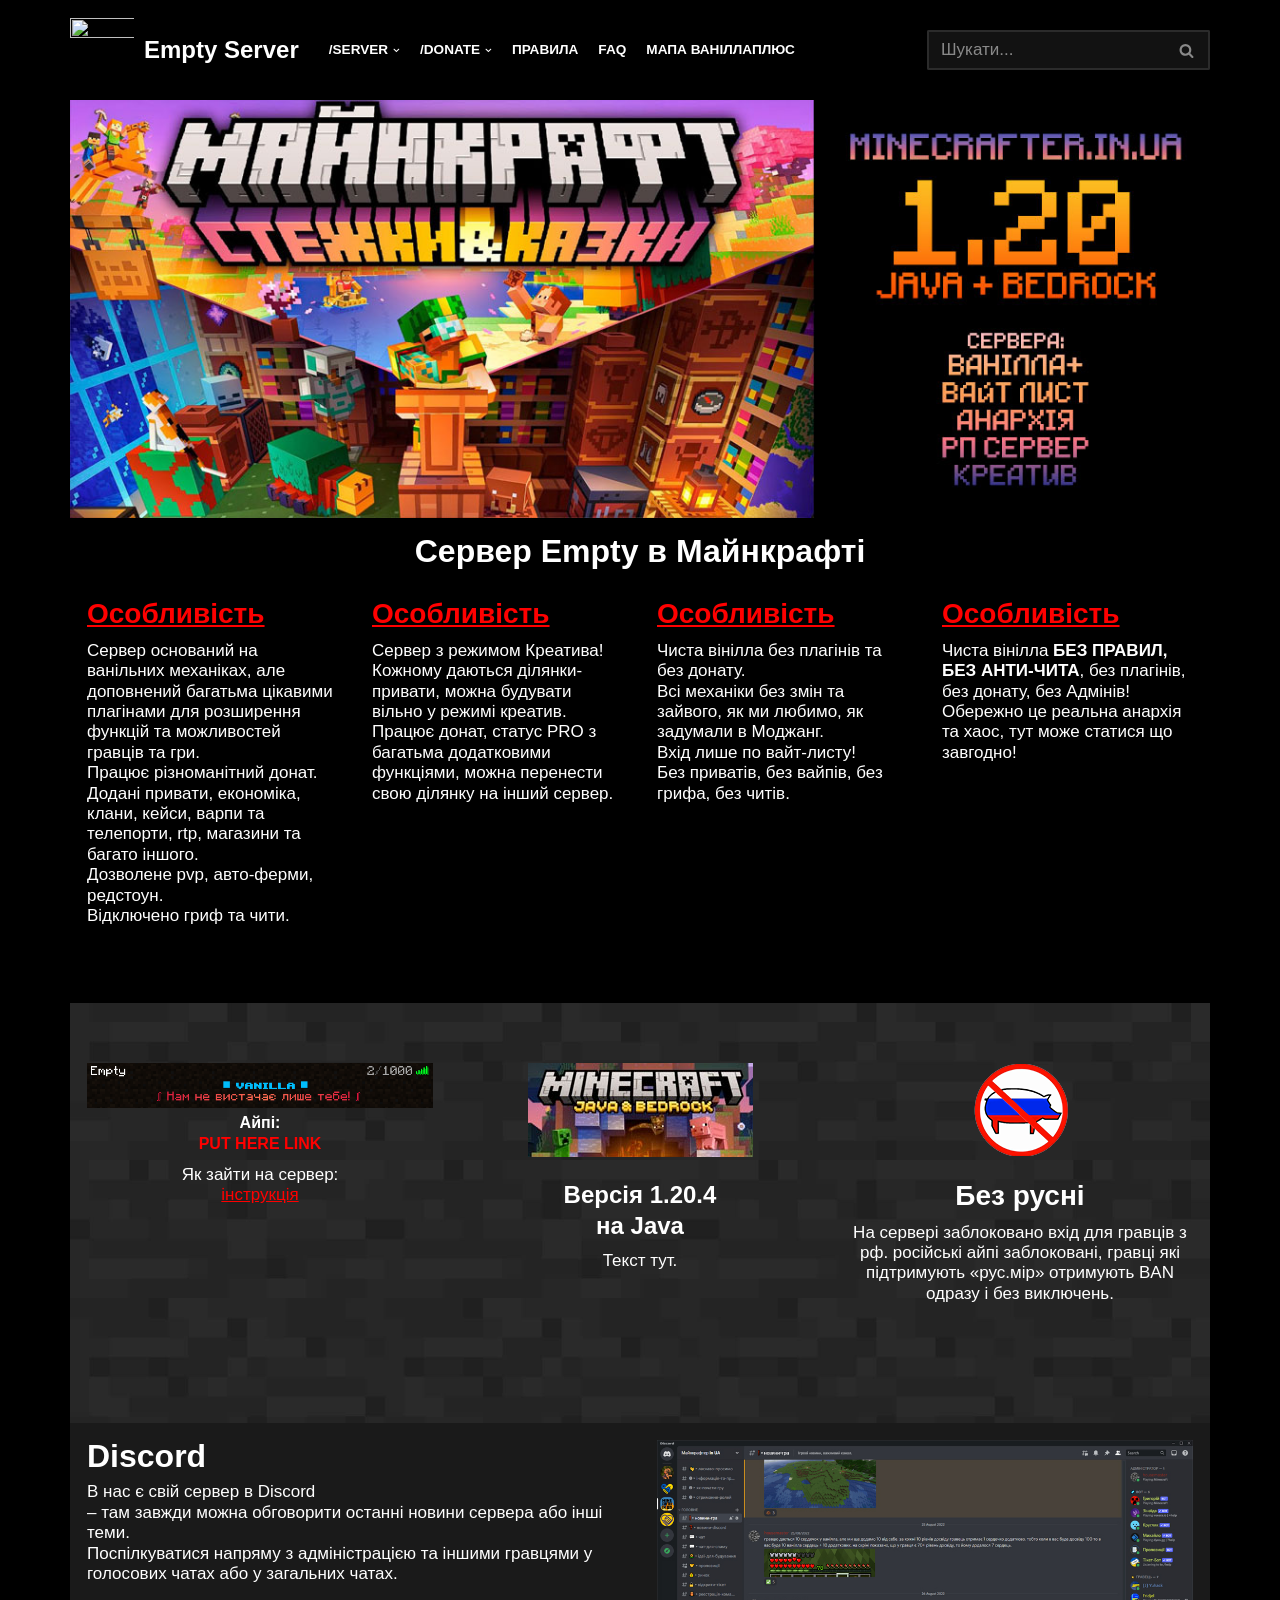
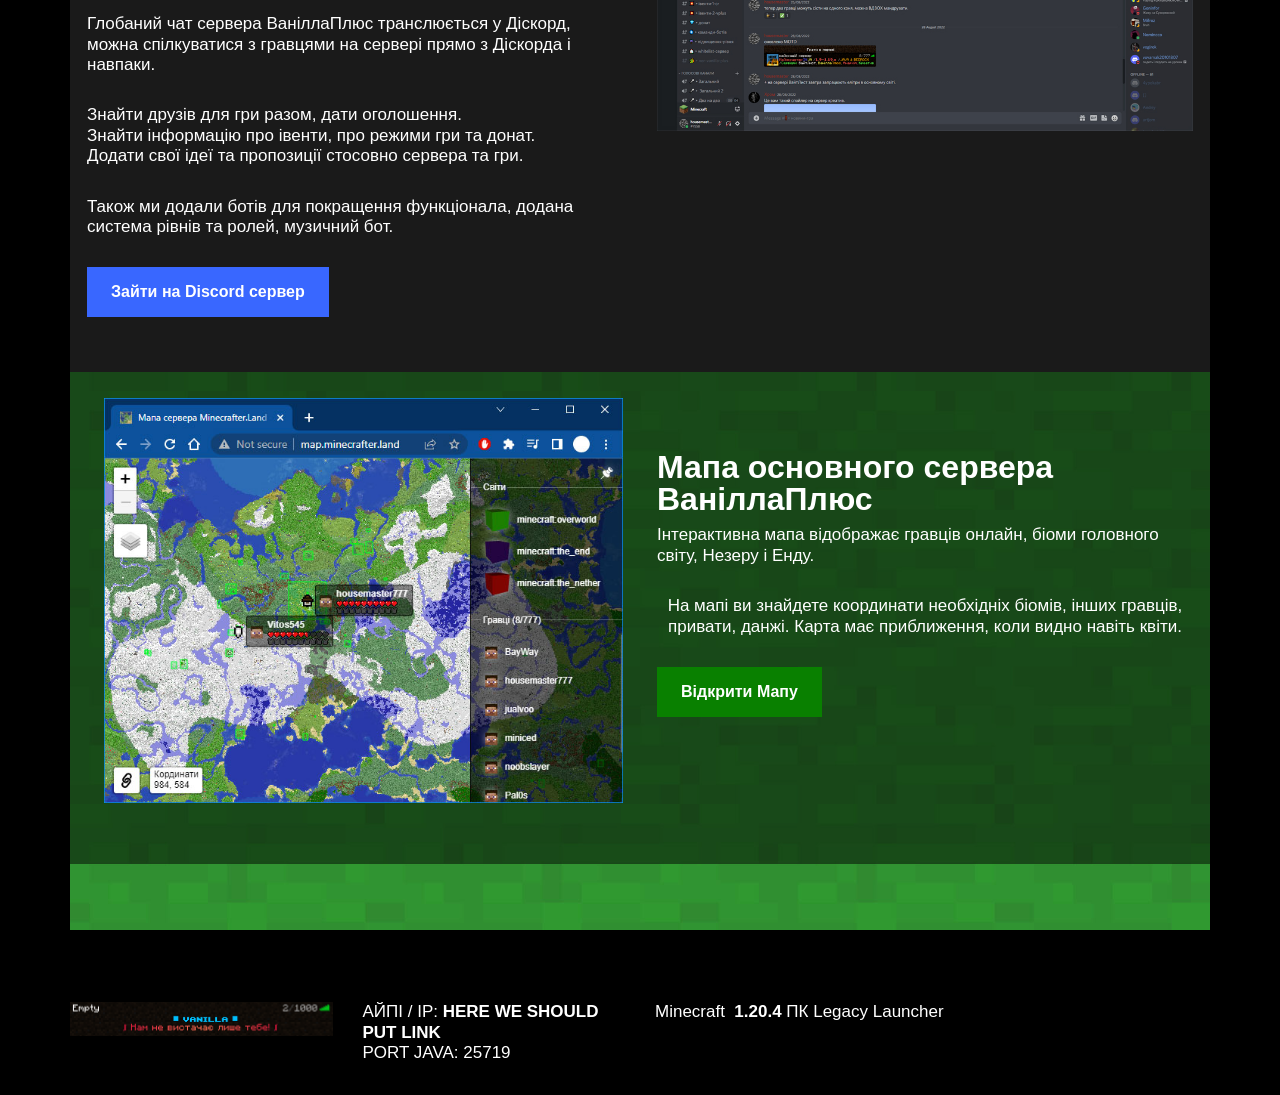
==== index.html @ f47161db "Updated rules page" ====
<!DOCTYPE html>
<!-- saved from url=(0014)about:internet -->
<html lang="uk"><head><meta http-equiv="Content-Type" content="text/html; charset=UTF-8">


	<meta name="viewport" content="width=device-width, initial-scale=1, minimum-scale=1">
	<link rel="profile" href="http://gmpg.org/xfn/11">
	<title>Minecrafter.in.UA – Час майнити на крафтити!</title>
	<meta name="robots" content="max-image-preview:large">
	<link rel="dns-prefetch" href="https://minecrafter.in.ua/">
	<link rel="dns-prefetch" href="https://s.w.org/">
	<script type="text/javascript">
		window._wpemojiSettings = {"baseUrl":"https:\/\/s.w.org\/images\/core\/emoji\/13.1.0\/72x72\/","ext":".png","svgUrl":"https:\/\/s.w.org\/images\/core\/emoji\/13.1.0\/svg\/","svgExt":".svg","source":{"concatemoji":"https:\/\/minecrafter.in.ua\/wp-includes\/js\/wp-emoji-release.min.js?ver=5.8.4"}};
		!function(e,a,t){var n,r,o,i=a.createElement("canvas"),p=i.getContext&&i.getContext("2d");function s(e,t){var a=String.fromCharCode;p.clearRect(0,0,i.width,i.height),p.fillText(a.apply(this,e),0,0);e=i.toDataURL();return p.clearRect(0,0,i.width,i.height),p.fillText(a.apply(this,t),0,0),e===i.toDataURL()}function c(e){var t=a.createElement("script");t.src=e,t.defer=t.type="text/javascript",a.getElementsByTagName("head")[0].appendChild(t)}for(o=Array("flag","emoji"),t.supports={everything:!0,everythingExceptFlag:!0},r=0;r<o.length;r++)t.supports[o[r]]=function(e){if(!p||!p.fillText)return!1;switch(p.textBaseline="top",p.font="600 32px Arial",e){case"flag":return s([127987,65039,8205,9895,65039],[127987,65039,8203,9895,65039])?!1:!s([55356,56826,55356,56819],[55356,56826,8203,55356,56819])&&!s([55356,57332,56128,56423,56128,56418,56128,56421,56128,56430,56128,56423,56128,56447],[55356,57332,8203,56128,56423,8203,56128,56418,8203,56128,56421,8203,56128,56430,8203,56128,56423,8203,56128,56447]);case"emoji":return!s([10084,65039,8205,55357,56613],[10084,65039,8203,55357,56613])}return!1}(o[r]),t.supports.everything=t.supports.everything&&t.supports[o[r]],"flag"!==o[r]&&(t.supports.everythingExceptFlag=t.supports.everythingExceptFlag&&t.supports[o[r]]);t.supports.everythingExceptFlag=t.supports.everythingExceptFlag&&!t.supports.flag,t.DOMReady=!1,t.readyCallback=function(){t.DOMReady=!0},t.supports.everything||(n=function(){t.readyCallback()},a.addEventListener?(a.addEventListener("DOMContentLoaded",n,!1),e.addEventListener("load",n,!1)):(e.attachEvent("onload",n),a.attachEvent("onreadystatechange",function(){"complete"===a.readyState&&t.readyCallback()})),(n=t.source||{}).concatemoji?c(n.concatemoji):n.wpemoji&&n.twemoji&&(c(n.twemoji),c(n.wpemoji)))}(window,document,window._wpemojiSettings);
	</script><script src="./misc/wp-emoji-release.min.js.download" type="text/javascript" defer=""></script>
	<style type="text/css">
		img.wp-smiley,
		img.emoji {
			display: inline !important;
			border: none !important;
			box-shadow: none !important;
			height: 1em !important;
			width: 1em !important;
			margin: 0 .07em !important;
			vertical-align: -0.1em !important;
			background: none !important;
			padding: 0 !important;
		}
	</style>
	<link rel="stylesheet" id="wp-block-library-css" href="./css/style.min.css" type="text/css" media="all">
	<link rel="stylesheet" id="neve-style-css" href="./css/style-main-new.min.css" type="text/css" media="all">
	<style id="neve-style-inline-css" type="text/css">
		.nv-meta-list li.meta:not(:last-child):after { content:"/" }.nv-meta-list .no-mobile{
																		display:none;
																	}.nv-meta-list li.last::after{
																		 content: ""!important;
																	 }@media (min-width: 769px) {
			.nv-meta-list .no-mobile {
				display: inline-block;
			}
			.nv-meta-list li.last:not(:last-child)::after {
				content: "/" !important;
			}
		}
		:root{ --container: 748px;--postwidth:100%; --primarybtnbg: var(--nv-primary-accent); --secondarybtnbg: rgba(0, 0, 0, 0); --primarybtnhoverbg: var(--nv-secondary-accent); --secondarybtnhoverbg: var(--nv-dark-bg); --primarybtncolor: #010101; --secondarybtncolor: var(--nv-dark-bg); --primarybtnhovercolor: #ffffff; --secondarybtnhovercolor: var(--nv-text-dark-bg);--primarybtnborderradius:0;--secondarybtnborderradius:0;--secondarybtnborderwidth:2px;--btnpadding:12px 24px;--primarybtnpadding:12px 24px;--secondarybtnpadding:10px 22px; --btnfs: 14px; --btnlineheight: 1.6em; --bodyfontfamily: Arial,Helvetica,sans-serif; --bodyfontsize: 16px; --bodylineheight: 1.7em; --bodyletterspacing: 0px; --bodyfontweight: 400; --bodytexttransform: none; --h1fontsize: 36px; --h1fontweight: 600; --h1lineheight: 1.2em; --h1letterspacing: 0px; --h1texttransform: none; --h2fontsize: 28px; --h2fontweight: 600; --h2lineheight: 1.3em; --h2letterspacing: 0px; --h2texttransform: none; --h3fontsize: 24px; --h3fontweight: 600; --h3lineheight: 1.3em; --h3letterspacing: 0px; --h3texttransform: none; --h4fontsize: 20px; --h4fontweight: 600; --h4lineheight: 1.6em; --h4letterspacing: 0px; --h4texttransform: none; --h5fontsize: 16px; --h5fontweight: 600; --h5lineheight: 1.3em; --h5letterspacing: 0px; --h5texttransform: none; --h6fontsize: 14px; --h6fontweight: 600; --h6lineheight: 1.3em; --h6letterspacing: 0px; --h6texttransform: none;--formfieldborderwidth:2px;--formfieldborderradius:0; --formfieldbgcolor: var(--nv-site-bg); --formfieldbordercolor: var(--nv-light-bg); --formfieldcolor: var(--nv-text-color);--formfieldpadding:10px 12px 10px 12px;; } .has-neve-button-color-color{ color: var(--nv-primary-accent)!important; } .has-neve-button-color-background-color{ background-color: var(--nv-primary-accent)!important; } .single-post-container .alignfull > [class*="__inner-container"], .single-post-container .alignwide > [class*="__inner-container"]{ max-width:718px } .nv-meta-list{ --avatarsize: 20px; } .single .nv-meta-list{ --avatarsize: 20px; } .blog .blog-entry-title, .archive .blog-entry-title{ --fontsize: 28px; } .single h1.entry-title{ --fontsize: 28px; } .nv-post-cover{ --height: 250px;--padding:40px 15px;--justify: flex-start; --textalign: left; --valign: center; } .nv-post-cover .nv-title-meta-wrap, .nv-page-title-wrap, .entry-header{ --textalign: left; } .nv-is-boxed.nv-title-meta-wrap{ --padding:40px 15px; --bgcolor: var(--nv-dark-bg); } .nv-overlay{ --opacity: 50; --blendmode: normal; } .nv-is-boxed.nv-comments-wrap{ --padding:20px; } .nv-is-boxed.comment-respond{ --padding:20px; } .global-styled{ --bgcolor: var(--nv-site-bg); } .header-top{ --rowbcolor: var(--nv-light-bg); --color: var(--nv-text-color); --bgcolor: #f0f0f0; } .header-main{ --rowbcolor: var(--nv-light-bg); --color: var(--nv-text-color); --bgcolor: var(--nv-site-bg); } .header-bottom{ --rowbcolor: var(--nv-light-bg); --color: var(--nv-text-color); --bgcolor: #ffffff; } .header-menu-sidebar-bg{ --justify: flex-start; --textalign: left;--flexg: 1;--wrapdropdownwidth: auto; --color: var(--nv-text-color); --bgcolor: var(--nv-site-bg); } .header-menu-sidebar{ width: 360px; } .builder-item--logo{ --maxwidth: 32px;--padding:10px 0;--margin:0; --textalign: left;--justify: flex-start; } .builder-item--nav-icon,.header-menu-sidebar .close-sidebar-panel .navbar-toggle{ --borderradius:0;--borderwidth:1px; } .builder-item--nav-icon{ --label-margin:0 5px 0 0;;--padding:10px 15px;--margin:0; } .builder-item--primary-menu{ --color: var(--nv-text-color); --hovercolor: var(--nv-secondary-accent); --activecolor: var(--nv-text-color); --spacing: 20px; --height: 25px;--padding:0;--margin:0; --fontsize: 1em; --lineheight: 1.6; --letterspacing: 0px; --fontweight: 600; --texttransform: uppercase; --iconsize: 1em; } .hfg-is-group.has-primary-menu .inherit-ff{ --inheritedfw: 600; } .builder-item--header_search{ --height: 40px;--formfieldborderwidth:2px;--formfieldborderradius:2px;--padding:0;--margin:0; } .builder-item--header_search_responsive{ --iconsize: 15px; --formfieldfontsize: 14px;--formfieldborderwidth:2px;--formfieldborderradius:2px; --height: 40px;--padding:0 10px;--margin:0; } .footer-top-inner .row{ grid-template-columns:1fr 1fr 2fr; --valign: flex-start; } .footer-top{ --rowbcolor: var(--nv-light-bg); --color: var(--nv-text-color); --bgcolor: var(--nv-dark-bg); } .footer-main-inner .row{ grid-template-columns:1fr 2fr; --valign: flex-start; } .footer-main{ --rowbcolor: var(--nv-light-bg); --color: var(--nv-text-color); --bgcolor: var(--nv-site-bg); } .footer-bottom-inner .row{ grid-template-columns:1fr 2fr; --valign: flex-start; } .footer-bottom{ --rowbcolor: var(--nv-light-bg); --color: var(--nv-text-dark-bg); --bgcolor: var(--nv-dark-bg); } .builder-item--footer-one-widgets{ --padding:0;--margin:0; --textalign: left;--justify: flex-start; } .builder-item--footer-two-widgets{ --padding:0;--margin:0; --textalign: left;--justify: flex-start; } .builder-item--footer-three-widgets{ --padding:0;--margin:0; --textalign: left;--justify: flex-start; } @media(min-width: 576px){ :root{ --container: 992px;--postwidth:100%;--btnpadding:12px 24px;--primarybtnpadding:12px 24px;--secondarybtnpadding:10px 22px; --btnfs: 14px; --btnlineheight: 1.6em; --bodyfontsize: 16px; --bodylineheight: 1.7em; --bodyletterspacing: 0px; --h1fontsize: 38px; --h1lineheight: 1.3em; --h1letterspacing: 0px; --h2fontsize: 30px; --h2lineheight: 1.3em; --h2letterspacing: 0px; --h3fontsize: 26px; --h3lineheight: 1.3em; --h3letterspacing: 0px; --h4fontsize: 22px; --h4lineheight: 1.5em; --h4letterspacing: 0px; --h5fontsize: 18px; --h5lineheight: 1.3em; --h5letterspacing: 0px; --h6fontsize: 14px; --h6lineheight: 1.3em; --h6letterspacing: 0px; } .single-post-container .alignfull > [class*="__inner-container"], .single-post-container .alignwide > [class*="__inner-container"]{ max-width:962px } .nv-meta-list{ --avatarsize: 20px; } .single .nv-meta-list{ --avatarsize: 20px; } .blog .blog-entry-title, .archive .blog-entry-title{ --fontsize: 32px; } .single h1.entry-title{ --fontsize: 40px; } .nv-post-cover{ --height: 320px;--padding:60px 30px;--justify: flex-start; --textalign: left; --valign: center; } .nv-post-cover .nv-title-meta-wrap, .nv-page-title-wrap, .entry-header{ --textalign: left; } .nv-is-boxed.nv-title-meta-wrap{ --padding:60px 30px; } .nv-is-boxed.nv-comments-wrap{ --padding:30px; } .nv-is-boxed.comment-respond{ --padding:30px; } .header-menu-sidebar-bg{ --justify: flex-start; --textalign: left;--flexg: 1;--wrapdropdownwidth: auto; } .header-menu-sidebar{ width: 360px; } .builder-item--logo{ --maxwidth: 32px;--padding:10px 0;--margin:0; --textalign: left;--justify: flex-start; } .builder-item--nav-icon{ --label-margin:0 5px 0 0;;--padding:10px 15px;--margin:0; } .builder-item--primary-menu{ --spacing: 20px; --height: 25px;--padding:0;--margin:0; --fontsize: 1em; --lineheight: 1.6; --letterspacing: 0px; --iconsize: 1em; } .builder-item--header_search{ --height: 40px;--formfieldborderwidth:2px;--formfieldborderradius:2px;--padding:0;--margin:0; } .builder-item--header_search_responsive{ --formfieldfontsize: 14px;--formfieldborderwidth:2px;--formfieldborderradius:2px; --height: 40px;--padding:0 10px;--margin:0; } .builder-item--footer-one-widgets{ --padding:0;--margin:0; --textalign: left;--justify: flex-start; } .builder-item--footer-two-widgets{ --padding:0;--margin:0; --textalign: left;--justify: flex-start; } .builder-item--footer-three-widgets{ --padding:0;--margin:0; --textalign: left;--justify: flex-start; } }@media(min-width: 960px){ :root{ --container: 1170px;--postwidth:100%;--btnpadding:12px 24px;--primarybtnpadding:12px 24px;--secondarybtnpadding:10px 22px; --btnfs: 16px; --btnlineheight: 1.6em; --bodyfontsize: 17px; --bodylineheight: 1.2em; --bodyletterspacing: 0px; --h1fontsize: 40px; --h1lineheight: 1em; --h1letterspacing: 0px; --h2fontsize: 32px; --h2lineheight: 1em; --h2letterspacing: 0px; --h3fontsize: 28px; --h3lineheight: 1.2em; --h3letterspacing: 0px; --h4fontsize: 24px; --h4lineheight: 1.3em; --h4letterspacing: 0px; --h5fontsize: 20px; --h5lineheight: 1.3em; --h5letterspacing: 0px; --h6fontsize: 16px; --h6lineheight: 1.3em; --h6letterspacing: 0px; } body:not(.single):not(.archive):not(.blog):not(.search):not(.error404) .neve-main > .container .col, body.post-type-archive-course .neve-main > .container .col, body.post-type-archive-llms_membership .neve-main > .container .col{ max-width: 70%; } body:not(.single):not(.archive):not(.blog):not(.search):not(.error404) .nv-sidebar-wrap, body.post-type-archive-course .nv-sidebar-wrap, body.post-type-archive-llms_membership .nv-sidebar-wrap{ max-width: 30%; } .neve-main > .archive-container .nv-index-posts.col{ max-width: 70%; } .neve-main > .archive-container .nv-sidebar-wrap{ max-width: 30%; } .neve-main > .single-post-container .nv-single-post-wrap.col{ max-width: 70%; } .single-post-container .alignfull > [class*="__inner-container"], .single-post-container .alignwide > [class*="__inner-container"]{ max-width:789px } .container-fluid.single-post-container .alignfull > [class*="__inner-container"], .container-fluid.single-post-container .alignwide > [class*="__inner-container"]{ max-width:calc(70% + 15px) } .neve-main > .single-post-container .nv-sidebar-wrap{ max-width: 30%; } .nv-meta-list{ --avatarsize: 20px; } .single .nv-meta-list{ --avatarsize: 20px; } .blog .blog-entry-title, .archive .blog-entry-title{ --fontsize: 32px; } .single h1.entry-title{ --fontsize: 65px; } .nv-post-cover{ --height: 400px;--padding:60px 40px;--justify: flex-start; --textalign: left; --valign: center; } .nv-post-cover .nv-title-meta-wrap, .nv-page-title-wrap, .entry-header{ --textalign: left; } .nv-is-boxed.nv-title-meta-wrap{ --padding:60px 40px; } .nv-is-boxed.nv-comments-wrap{ --padding:40px; } .nv-is-boxed.comment-respond{ --padding:40px; } .header-menu-sidebar-bg{ --justify: flex-start; --textalign: left;--flexg: 1;--wrapdropdownwidth: auto; } .header-menu-sidebar{ width: 360px; } .builder-item--logo{ --maxwidth: 64px;--padding:10px 0;--margin:0; --textalign: left;--justify: flex-start; } .builder-item--nav-icon{ --label-margin:0 5px 0 0;;--padding:10px 15px;--margin:0; } .builder-item--primary-menu{ --spacing: 20px; --height: 25px;--padding:0;--margin:0; --fontsize: 0.8em; --lineheight: 1.6; --letterspacing: 0px; --iconsize: 0.8em; } .builder-item--header_search{ --height: 40px;--formfieldborderwidth:2px;--formfieldborderradius:2px;--padding:0;--margin:0; } .builder-item--header_search_responsive{ --formfieldfontsize: 14px;--formfieldborderwidth:2px;--formfieldborderradius:2px; --height: 40px;--padding:0 10px;--margin:0; } .builder-item--footer-one-widgets{ --padding:0;--margin:0; --textalign: left;--justify: flex-start; } .builder-item--footer-two-widgets{ --padding:0;--margin:0; --textalign: left;--justify: flex-start; } .builder-item--footer-three-widgets{ --padding:0;--margin:0; --textalign: left;--justify: flex-start; } }:root{--nv-primary-accent:#ff0000;--nv-secondary-accent:#aa1d1d;--nv-site-bg:#121212;--nv-light-bg:#2b2b2b;--nv-dark-bg:#1a1a1a;--nv-text-color:#ffffff;--nv-text-dark-bg:#ffffff;--nv-c-1:#77b978;--nv-c-2:#f37262;--nv-fallback-ff:Arial, Helvetica, sans-serif;}
		#content.neve-main .container .alignfull > [class*="__inner-container"],#content.neve-main .alignwide > [class*="__inner-container"]{ max-width: 718px; } @media(min-width: 576px){ #content.neve-main .container .alignfull > [class*="__inner-container"],#content.neve-main .alignwide > [class*="__inner-container"]{ max-width: 962px; } } @media(min-width: 960px) { #content.neve-main .container .alignfull > [class*="__inner-container"],#content.neve-main .container .alignwide > [class*="__inner-container"]{ max-width: 1140px; } #content.neve-main > .container > .row > .col{ max-width: 100%; } body:not(.neve-off-canvas) #content.neve-main > .container > .row > .nv-sidebar-wrap, body:not(.neve-off-canvas) #content.neve-main > .container > .row > .nv-sidebar-wrap.shop-sidebar { max-width: 0%; } }
	</style>
	<link rel="https://api.w.org/" href="https://minecrafter.in.ua/wp-json/"><link rel="alternate" type="application/json" href="https://minecrafter.in.ua/wp-json/wp/v2/pages/308"><link rel="EditURI" type="application/rsd+xml" title="RSD" href="https://minecrafter.in.ua/xmlrpc.php?rsd">
	<link rel="wlwmanifest" type="application/wlwmanifest+xml" href="https://minecrafter.in.ua/wp-includes/wlwmanifest.xml">
	<meta name="generator" content="WordPress 5.8.4">
	<link rel="canonical" href="https://minecrafter.in.ua/">
	<link rel="shortlink" href="https://minecrafter.in.ua/">
	<link rel="alternate" type="application/json+oembed" href="https://minecrafter.in.ua/wp-json/oembed/1.0/embed?url=https%3A%2F%2Fminecrafter.in.ua%2F">
	<link rel="alternate" type="text/xml+oembed" href="https://minecrafter.in.ua/wp-json/oembed/1.0/embed?url=https%3A%2F%2Fminecrafter.in.ua%2F&amp;format=xml">
	<style type="text/css" id="wp-custom-css">
		body > div.wrapper {
			background: url('/img/b777.jpg') fixed;
		}
		.sp-tab-content{
			color: white !important;
		}
		label.sp-tab__active .sp-tab__tab_title {
			color: black !important;
		}
		.sp-tab__tab_title{
			color: white !important;
			font-size: 40px !important;
		}
		.sp-tab__tab_title:hover{
			color: white !important;
			font-size: 40px !important;
		}
		body > div.wrapper > main > .container {
			background-color: #000000c9;
		}
		.nv-non-grid-article .non-grid-content>.blog-entry-title {margin-bottom: 0px !important;
		}
		.nv-non-grid-article .non-grid-content>* {
			margin-bottom: 10px !important;
		}
		.nv-index-posts {
			margin-top: 10px!important;
		}
		td {
			padding: 3px 5px !important;
			border-width:1px !important;
			line-height:1 !important;
		}
		tr {border:0 !important}
		table {
			border-collapse: collapse;
		}
		body, nav.header-main {background-color: #000000;}
		.wp-block-cover-image img.wp-block-cover__image-background, .wp-block-cover-image video.wp-block-cover__video-background, .wp-block-cover img.wp-block-cover__image-background, .wp-block-cover video.wp-block-cover__video-background {
			height:auto!important;
		}
		h1, h2, h3, h4, h5, h6 {margin-bottom:10px!important}
		.nav-ul .sub-menu {
			background-color: #4e4e4e;
			right:unset;
		}
		.nav-ul li {
			margin:0;
		}
		.nav-ul li:hover {
			background-color: darkred;
			text-decoration:none!important;
		}
		.nav-ul .sub-menu li>a  {
			padding: 8px 0;
		}
		.nav-ul li>a {
			margin: 5px 10px;
		}
		.nav-ul li>a:hover {
			color: white;
		}
		.style-border-bottom a::after, .style-border-top a::after, .style-full-height a::after {
			height: 0!important;
		}
		.posts-wrapper {
			margin-top: 40px;
		}
		blockquote.wp-block-quote p {padding:10px 0}
		blockquote.wp-block-quote {background-color:#003266;
			border-color: #fff700;
			border-style: solid;
			border-width: 0 0 0 5px;
		}
		footer * {
			background-color: unset !important;
		}
		.nv-non-grid-article {
			margin-bottom: 30px;
		}
		aside#secondary {
			background-color: #1c1c1c!important;
			padding:20px;
		}
		aside#secondary ul li {
			list-style: disc !important;
			margin-left: 10px;
			color: red;
		}
		@media screen and (max-width: 600px) {
			#table-donate-premium td {
				display: flex;
				flex-direction: column;
			}
			#table-donate-premium td p span {
				display: none;
			}
			#table-donate-premium tr {
				background-color: #1f1f1f;
				margin: 10px 0;
				display: block;
				border: 1px solid red;
			}
			#table-donate-premium tr td:first-child {
				font-weight: bold;
				color: red;
			}
			#table-donate-premium tr td:nth-child(2):before { content: "Простий Гравець";
				color: yellow;
			}
			#table-donate-premium tr td:nth-child(3):before { content: "VILLAGER";
				color: #339966;
			}
			#table-donate-premium tr td:nth-child(4):before { content: "PILLAGER";
				color: #999999;
			}
			#table-donate-premium tr td:nth-child(5):before { content: "ENDERMAN";
				color: #800080;
			}
			#table-donate-premium tr td:nth-child(6):before { content: "WITHER";
				color: #99ccff;
			}
			#table-donate-premium tr td:nth-child(7):before { content: "WARDEN";
				color: #33cccc;
			}
			#table-donate-premium tr td:nth-child(8):before { content: "DRAGON";
				color: #ff00ff;
			}
			#table-donate-premium tr td:nth-child(9):before { content: "HEROBRINE";
				color: #ff0000;
			}

		}		</style>

	<style type="text/css" id="operaUserStyle"></style><style type="text/css">:root [href^="//mage98rquewz.com/"], :root [href^="//x4pollyxxpush.com/"], :root zeus-ad, :root span[id^="ezoic-pub-ad-placeholder-"], :root ins.adsbygoogle[data-ad-slot], :root guj-ad, :root gpt-ad, :root div[id^="zergnet-widget"], :root div[id^="vuukle-ad-"], :root div[id^="taboola-stream-"], :root div[id^="sticky_ad_"], :root div[id^="pa_sticky_ad_box_middle_"], :root div[id^="optidigital-adslot"], :root div[id^="gpt_ad_"], :root div[id^="ezoic-pub-ad-"], :root div[id^="dfp-ad-"], :root div[id^="crt-"][style], :root div[id^="adspot-"], :root div[id^="adrotate_widgets-"], :root ps-connatix-module, :root div[id^="ad_position_"], :root div[id^="ad-div-"], :root div[id*="ScriptRoot"], :root div[id*="MarketGid"], :root div[data-native_ad], :root div[data-native-ad], :root div[data-id-advertdfpconf], :root hl-adsense, :root div[data-contentexchange-widget], :root div[data-alias="300x250 Ad 2"], :root div[data-adzone], :root div[data-adunit-path], :root div[data-adname], :root div[data-ad-wrapper], :root div[data-ad-placeholder], :root div[class^="native-ad-"], :root div[data-dfp-id], :root div[class^="kiwi-ad-wrapper"], :root div[aria-label="Ads"], :root display-ads, :root display-ad-component, :root bottomadblock, :root atf-ad-slot, :root aside[id^="adrotate_widgets-"], :root ark-top-ad, :root amp-fx-flying-carpet, :root amp-embed[type="taboola"], :root amp-connatix-player, :root amp-ad-custom, :root amp-ad, :root div[id^="google_dfp_"], :root ad-slot, :root ad-shield-ads, :root a[style="width:100%;height:100%;z-index:10000000000000000;position:absolute;top:0;left:0;"], :root a[onmousedown^="this.href='https://paid.outbrain.com/network/redir?"][target="_blank"] + .ob_source, :root a[onmousedown^="this.href='http://paid.outbrain.com/network/redir?"][target="_blank"], :root a[href^="https://www.purevpn.com/"][href*="&utm_source=aff-"], :root a[href^="https://www.onlineusershielder.com/"], :root a[href^="https://www.nudeidols.com/cams/"], :root a[href^="https://financeads.net/tc.php?"], :root a[href^="https://www.mrskin.com/tour"], :root a[href^="https://www.kingsoffetish.com/tour?partner_id="], :root a[href^="https://www.infowarsstore.com/"] > img, :root a[href^="https://www.highperformancecpmgate.com/"], :root a[href^="https://www.highcpmrevenuenetwork.com/"], :root a[href^="https://lnkxt.bannerator.com/"], :root a[href^="https://www.geekbuying.com/dynamic-ads/"], :root a[href^="https://www.friendlyduck.com/AF_"], :root a[href^="https://www.financeads.net/tc.php?"], :root [href^="https://www.herbanomic.com/"] > img, :root a[href^="https://maymooth-stopic.com/"], :root a[href^="https://www.dql2clk.com/"], :root a[href^="https://www.nutaku.net/signup/landing/"], :root a[href^="https://www.dating-finder.com/signup/?ai_d="], :root a[href^="https://explore-site.com/"], :root a[href^="https://www.brazzersnetwork.com/landing/"], :root a[href^="https://www.adxsrve.com/"], :root [data-template-type="nativead"], :root a[href^="https://www.endorico.com/Smartlink/"], :root a[href^="https://www.adultempire.com/"][href*="?partner_id="], :root a[href^="https://voluum.prom-xcams.com/"], :root a[href^="https://twinrdsrv.com/"], :root a[href^="https://trk.nfl-online-streams.club/"], :root a[href^="https://tracking.avapartner.com/"], :root a[href^="https://track.wg-aff.com"], :root a[href^="https://track.ultravpn.com/"], :root a[href^="https://track.afcpatrk.com/"], :root a[href^="https://track.1234sd123.com/"], :root a[href^="https://torguard.net/aff.php"] > img, :root a[href^="https://tc.tradetracker.net/"] > img, :root a[href^="https://tatrck.com/"], :root a[href^="https://click.candyoffers.com/"], :root [href^="https://zstacklife.com/"] img, :root a[href^="https://t.aslnk.link/"], :root a[href^="https://t.ajrkm3.com/"], :root a[href^="https://t.adating.link/"], :root a[href^="https://safesurfingtoday.com/"][href*="?skip="], :root a[href^="https://land.brazzersnetwork.com/landing/"], :root a[href^="https://t.acam.link/"], :root a[href*="//daichoho.com/"], :root a[href^="https://syndication.optimizesrv.com/"], :root a[href^="https://go.trackitalltheway.com/"], :root [href^="https://track.fiverr.com/visit/"] > img, :root a[href^="https://syndication.exoclick.com/"], :root a[href^="https://syndication.dynsrvtbg.com/"], :root div[data-alias="300x250 Ad 1"], :root a[href^="https://syndicate.contentsserved.com/"], :root a[href^="https://svb-analytics.trackerrr.com/"], :root a[href^="https://streamate.com/landing/click/"], :root a[href^="https://ad.doubleclick.net/"], :root a[href^="https://static.fleshlight.com/images/banners/"], :root a[href^="https://slkmis.com/"], :root a[href^="https://s.zlink3.com/"], :root a[href^="https://www.mrskin.com/account/"], :root a[href^="https://s.optzsrv.com/"], :root a[href^="https://random-affiliate.atimaze.com/"], :root a[href^="https://quotationfirearmrevision.com/"], :root a[href^="https://pubads.g.doubleclick.net/"], :root a[href^="https://ak.oalsauwy.net/"], :root a[href^="https://softwa.cfd/"], :root a[href^="https://play1ad.shop/"], :root a[href^="https://prf.hn/click/"][href*="/camref:"] > img, :root a[href^="https://www.dating-finder.com/?ai_d="], :root a[href^="https://serve.awmdelivery.com/"], :root a[href^="https://prf.hn/click/"][href*="/adref:"] > img, :root app-ad, :root a[href^="https://postback1win.com/"], :root a[href^="https://a.adtng.com/"], :root a[href^="https://playnano.online/offerwalls/?ref="], :root a[href^="https://www.privateinternetaccess.com/"] > img, :root a[href^="https://mmwebhandler.aff-online.com/"], :root a[href^="https://www.bet365.com/"][href*="affiliate="], :root a[href^="https://pb-track.com/"], :root a[href^="https://pb-front.com/"], :root a[href^="https://paid.outbrain.com/network/redir?"], :root a[href^="https://ngineet.cfd/"], :root a[href^="https://upsups.click/"], :root a[href^="https://ndt5.net/"], :root a[href^="http://eighteenderived.com/"], :root a[href^="https://natour.naughtyamerica.com/track/"], :root a[href^="https://mediaserver.entainpartners.com/renderBanner.do?"], :root a[href^="https://www.sugarinstant.com/?partner_id="], :root a[href^="https://m.do.co/c/"] > img, :root [data-ad-name], :root a[href^="https://loboclick.com/"], :root .nya-slot[style], :root a[href^="https://a.bestcontentweb.top/"], :root a[href^="https://lobimax.com/"], :root a[href^="https://lead1.pl/"], :root a[href^="https://landing1.brazzersnetwork.com"], :root a[href^="https://landing.brazzersnetwork.com/"], :root a[href^="https://join.virtuallust3d.com/"], :root a[href^="https://kiksajex.com/"], :root a[href^="https://juicyads.in/"], :root a[href^="https://www.mypornstarcams.com/landing/click/"], :root a[href^="https://snowdayonline.xyz/"], :root a[href^="https://mediaserver.gvcaffiliates.com/renderBanner.do?"], :root a[href^="https://join.dreamsexworld.com/"], :root a[href^="https://jaxofuna.com/"], :root a[href^="https://itubego.com/video-downloader/?affid="], :root a[href^="https://italarizege.xyz/"], :root a[href^="https://iqbroker.com/"][href*="?aff="], :root a[href^="https://hot-growngames.life/"], :root a[href^="https://golinks.work/"], :root a[href^="https://go.xxxvjmp.com/"], :root a[href^="https://zirdough.net/"], :root [class^="tile-picker__CitrusBannerContainer-sc-"], :root a[href^="https://go.xxxiijmp.com"], :root a[href^="https://go.xtbaffiliates.com/"], :root .OUTBRAIN[data-widget-id^="FMS_REELD_"], :root [data-role="tile-ads-module"], :root a[href^="https://go.xlviirdr.com"], :root a[href^="https://go.xlviiirdr.com"], :root a[href^="https://ismlks.com/"], :root [href^="https://www.mypillow.com/"] > img, :root a[href^="https://go.xlirdr.com"], :root [data-css-class="dfp-inarticle"], :root a[href^="https://l.hyenadata.com/"], :root a[href^="https://go.tmrjmp.com"], :root a[href^="https://go.skinstrip.net"][href*="?campaignId="], :root a[href^="https://go.markets.com/visit/?bta="], :root a[href^="https://billing.purevpn.com/aff.php"] > img, :root a[href^="https://go.hpyrdr.com/"], :root a[href^="https://lijavaxa.com/"], :root a[href^="https://go.goaserv.com/"], :root a[href^="https://t.hrtye.com/"], :root a[href^="https://go.etoro.com/"] > img, :root a[href^="https://go.dmzjmp.com"], :root div[class^="Display_displayAd"], :root a[href^="https://www.bang.com/?aff="], :root #mgb-container > #mgb, :root a[href^="https://go.admjmp.com"], :root div[id^="div-gpt-"], :root a[href^="https://gml-grp.com/"], :root a[href^="https://get.surfshark.net/aff_c?"][href*="&aff_id="] > img, :root a[href^="https://gamingadlt.com/?offer="], :root a[href^="https://www.adskeeper.com"], :root [href^="https://www.reimageplus.com/"], :root a[data-redirect^="https://paid.outbrain.com/network/redir?"], :root [href^="https://clicks.affstrack.com/"] > img, :root a[href^="https://ak.hauchiwu.com/"], :root a[href^="https://engine.phn.doublepimp.com/"], :root a[href^="https://engine.blueistheneworanges.com/"], :root a[href^="https://eergortu.net/"], :root a[href^="https://dl-protect.net/"], :root a[href^="https://rixofa.com/"], :root a[href^="https://disobediencecalculatormaiden.com/"], :root a[href^="https://datingoffers30.info/"], :root a[href*=".foxqck.com/"], :root a[href^="https://ctosrd.com/"], :root a[href^="https://clixtrac.com/"], :root [href^="https://noqreport.com/"] > img, :root a[href^="https://clicks.pipaffiliates.com/"], :root a[href^="https://datewhisper.life/"], :root a[href^="https://get-link.xyz/"], :root a[href^="https://click.linksynergy.com/fs-bin/"] > img, :root a[href^="https://combodef.com/"], :root AD-TRIPLE-BOX, :root a[href^="https://click.hoolig.app/"], :root a[href^="https://track.totalav.com/"], :root img[src^="https://images.purevpnaffiliates.com"], :root a[href^="https://porntubemate.com/"], :root a[href^="https://clickadilla.com/"], :root a[href^="https://click.dtiserv2.com/"], :root a[href^="https://go.xlvirdr.com"], :root a[href^="http://www.iyalc.com/"], :root a[href^="https://claring-loccelkin.com/"], :root a[href^="https://s.ma3ion.com/"], :root a[href^="https://cams.imagetwist.com/in/?track="], :root a[href^="https://t.ajrkm1.com/"], :root [href="https://masstortfinancing.com"] img, :root a[href^="https://bongacams10.com/track?"], :root a[href*=".g2afse.com/"], :root a[href^="https://bodelen.com/"], :root a[target="_blank"][onmousedown="this.href^='http://paid.outbrain.com/network/redir?"], :root a[href^="https://banners.livepartners.com/"], :root a[href^="http://revolvemockerycopper.com/"], :root a[href^="https://awptjmp.com/"], :root a[href^="https://join.sexworld3d.com/track/"], :root a[href^="https://intenseaffiliates.com/redirect/"], :root a[href^="https://aweptjmp.com/"], :root [class^="s2nPlayer"], :root a[href^="https://chaturbate.jjgirls.com/?track="], :root a[href^="https://ausoafab.net/"], :root a[href^="https://activate-game.com/"], :root .scroll-fixable.rail-right > .deals-rail, :root [data-wpas-zoneid], :root a[href^="https://a2.adform.net/"], :root a[href^="https://auesk.cfd/"], :root a[href^="https://ak.psaltauw.net/"], :root a[href^="https://adclick.g.doubleclick.net/"], :root div[id^="ad-position-"], :root a[href^="https://leg.xyz/?track="], :root a[href^="https://www.toprevenuegate.com/"], :root a[href^="https://bc.game/"], :root a[href^="https://a.bestcontentoperation.top/"], :root a[href^="https://adultfriendfinder.com/go/"], :root a[href^="https://ads.planetwin365affiliate.com/"], :root a[href^="https://ads.leovegas.com/"], :root a[href^="https://a.candyai.love/"], :root [data-m-ad-id], :root a[href^="https://a-ads.com/"], :root div[id^="rc-widget-"], :root a[href^="http://eslp34af.click/"], :root a[href^="https://turnstileunavailablesite.com/"], :root a[href^="https://chaturbate.com/in/?"], :root [href^="https://freecourseweb.com/"] > .sitefriend, :root a[href^="https://prf.hn/click/"][href*="/creativeref:"] > img, :root a[href*="&maxads="], :root a[href^="http://www.adultempire.com/unlimited/promo?"][href*="&partner_id="], :root a[href^="https://1betandgonow.com/"], :root a[href^="https://www.googleadservices.com/pagead/aclk?"], :root a[href^="http://www.mrskin.com/tour"], :root a[href^="http://www.friendlyduck.com/AF_"], :root a[href^="https://getvideoz.click/"], :root a[href^="http://troopsassistedstupidity.com/"], :root a[href^="https://bongacams2.com/track?"], :root a[href^="http://trk.globwo.online/"], :root a-ad, :root a[href^="https://offhandpump.com/"], :root a[href^="http://stickingrepute.com/"], :root #slashboxes > .deals-rail, :root a[href^="http://premonitioninventdisagree.com/"], :root a[href^="http://naggingirresponsible.com/"], :root a[href^="https://in.rabbtrk.com/"], :root div[data-ad-targeting], :root a[href^="https://hotplaystime.life/"], :root a[href^="http://www.h4trck.com/"], :root a[href^="https://81ac.xyz/"], :root a[href^="http://guestblackmail.com/"], :root a[href^="http://cam4com.go2cloud.org/aff_c?"], :root a[href^="https://ads.betfair.com/redirect.aspx?"], :root a[href^="https://ad.kubiccomps.icu/"], :root [href^="https://www.mypatriotsupply.com/"] > img, :root a[href^="https://trk.softonixs.xyz/"], :root a[href^="https://sexynearme.com/"], :root a[href^="https://myclick-2.com/"], :root a[href^="http://dragnag.com/"], :root [id^="div-gpt-ad"], :root .ob_container .item-container-obpd, :root div[id^="yandex_ad"], :root a[href^="https://pb-imc.com/"], :root a[href^="http://deskfrontfreely.com/"], :root a[href^="https://track.adform.net/"], :root a[href^="http://avthelkp.net/"], :root a[href^="https://a.medfoodhome.com/"], :root a[onmousedown^="this.href='http://paid.outbrain.com/network/redir?"][target="_blank"] + .ob_source, :root a[href^="https://engine.flixtrial.com/"], :root [data-type="ad-vertical"], :root a[href^="http://annulmentequitycereals.com/"], :root citrus-ad-wrapper, :root a[href^="https://go.grinsbest.com/"], :root a[onmousedown^="this.href='https://paid.outbrain.com/network/redir?"][target="_blank"], :root a[href^="//startgaming.net/tienda/" i], :root a[href^="https://www.get-express-vpn.com/offer/"], :root a[href^="//s.st1net.com/splash.php"], :root a[href^="https://a.medfoodsafety.com/"], :root a[href^="//go.eabids.com/"], :root a[href^=" https://www.friendlyduck.com/AF_"], :root a[href*="/jump/next.php?r="], :root [href^="https://ilovemyfreedoms.com/landing-"], :root a[href^="https://go.nordvpn.net/aff"] > img, :root .\[\&_\.gdprAdTransparencyCogWheelButton\]\:\!pjra-z-\[5\], :root [href^="http://clicks.totemcash.com/"], :root a[href^="https://ad.zanox.com/ppc/"] > img, :root [data-d-ad-id], :root a[href*=".engine.adglare.net/"], :root [href^="https://www.profitablegatecpm.com/"], :root div[id^="lazyad-"], :root a[href^="http://com-1.pro/"], :root a[href*=".cfm?domain="][href*="&fp="], :root [data-dynamic-ads], :root a[href^="https://xbet-4.com/"], :root a[data-widget-outbrain-redirect^="http://paid.outbrain.com/network/redir?"], :root [data-ad-width], :root [data-block-type="ad"], :root [href^="https://join.playboyplus.com/track/"], :root a[data-url^="http://paid.outbrain.com/network/redir?"] + .author, :root a[href^="https://ab.advertiserurl.com/aff/"], :root a[data-oburl^="https://paid.outbrain.com/network/redir?"], :root a[href^="https://trk.sportsflix4k.club/"], :root a[href^="http://dragfault.com/"], :root [href^="https://cpa.10kfreesilver.com/"], :root a[href^="https://a.bestcontentfood.top/"], :root a[data-obtrack^="http://paid.outbrain.com/network/redir?"], :root a[data-href^="http://ads.trafficjunky.net/"], :root a[href^="https://go.xlivrdr.com"], :root [onclick^="location.href='https://1337x.vpnonly.site/"], :root [name^="google_ads_iframe"], :root [id^="section-ad-banner"], :root [data-advadstrackid], :root a[href^="http://muzzlematrix.com/"], :root [href^="https://zone.gotrackier.com/"], :root [href^="https://www.restoro.com/"], :root a[href^="https://bngpt.com/"], :root a[href^="https://www.sheetmusicplus.com/"][href*="?aff_id="], :root a[href^="http://adultfriendfinder.com/go/"], :root a[href^="https://fastestvpn.com/lifetime-special-deal?a_aid="], :root a[href^="https://tour.mrskin.com/"], :root a[href^="https://vo2.qrlsx.com/"], :root [href^="https://www.avantlink.com/click.php"] img, :root a[href^="https://losingoldfry.com/"], :root [href^="https://routewebtk.com/"], :root a[href^="https://t.ajump1.com/"], :root span[data-ez-ph-id], :root [href^="https://track.aftrk1.com/"], :root div[id^="adngin-"], :root [data-rc-widget], :root a[href^="https://go.hpyjmp.com"], :root [href^="https://mystore.com/"] > img, :root div[id^="div-ads-"], :root [href^="https://rapidgator.net/article/premium/ref/"], :root [href^="https://join.girlsoutwest.com/"], :root [href^="https://join3.bannedsextapes.com"], :root a[href^="https://go.xxxijmp.com"], :root [href^="https://istlnkcl.com/"], :root div[data-adunit], :root app-large-ad, :root [href^="https://turtlebids.irauctions.com/"] img, :root [href^="https://wct.link/click?"], :root [href^="https://go.xlrdr.com"], :root a[href^="https://tm-offers.gamingadult.com/"], :root [href^="https://charmingdatings.life/"], :root [href^="https://glersakr.com/"], :root [href^="https://v.investologic.co.uk/"], :root a[href^="https://www.goldenfrog.com/vyprvpn?offer_id="][href*="&aff_id="], :root [id^="ad-wrap-"], :root a[href*="//jjgirls.com/sex/Chaturbate"], :root [data-id^="div-gpt-ad"], :root a[href^="https://tracker.loropartners.com/"], :root [href^="https://awbbjmp.com/"], :root a[href*=".adsrv.eacdn.com/"], :root [href^="https://antiagingbed.com/discount/"] > img, :root [href^="https://www.brighteonstore.com/products/"] img, :root a[href^="https://bngprm.com/"], :root [href^="https://shiftnetwork.infusionsoft.com/go/"] > img, :root a[href^="https://go.strpjmp.com/"], :root a[href^="https://go.bushheel.com/"], :root a[href^="https://ctjdwm.com/"], :root a[href^="https://camfapr.com/landing/click/"], :root [href="//sexcams.plus/"], :root [href^="http://www.mypillow.com/"] > img, :root [href^="https://www.targetingpartner.com/"], :root div[class^="Adstyled__AdWrapper-"], :root a[href^="https://startgaming.net/tienda/" i], :root .section-subheader > .section-hotel-prices-header, :root [href^="https://www.hostg.xyz/"] > img, :root a[href^="https://join.virtualtaboo.com/track/"], :root [id^="ad_sky"], :root #kt_player > a[target="_blank"], :root a[href^="http://bongacams.com/track?"], :root [href^="http://mypillow.com/"] > img, :root [href="https://ourgoldguy.com/contact/"] img, :root [href="https://www.masstortfinancing.com/"] > img, :root a[href^="https://go.rmhfrtnd.com/"], :root [href="https://jdrucker.com/gold"] > img, :root [href^="https://ad.admitad.com/"], :root [href^="https://mypillow.com/"] > img, :root [data-testid="ad_testID"], :root a[href^="http://handgripvegetationhols.com/"], :root [class^="amp-ad-"], :root a[href^="http://tc.tradetracker.net/"] > img, :root [data-ez-name], :root a[href^="https://black77854.com/"], :root [data-revive-zoneid] > iframe, :root [data-testid="adBanner-wrapper"], :root [href^="https://mylead.global/stl/"] > img, :root [href^="https://mypatriotsupply.com/"] > img, :root a[href^="https://witnessjacket.com/"], :root [data-mobile-ad-id], :root a[href^="https://fc.lc/ref/"], :root [data-adshim], :root topadblock, :root a[href^="//s.zlinkd.com/"], :root a[href^="https://bs.serving-sys.com"], :root a[href^="https://go.cmtaffiliates.com/"], :root [href^="https://optimizedelite.com/"] > img, :root [data-name="adaptiveConstructorAd"], :root a[href^="http://partners.etoro.com/"], :root [href^="https://goldcometals.com/clk.trk"], :root [data-desktop-ad-id], :root [href^="https://www.cloudways.com/en/?id"], :root a[href^="https://www.liquidfire.mobi/"], :root .grid > .container > #aside-promotion, :root DFP-AD, :root [id^="ad_slider"], :root [data-adbridg-ad-class], :root a[href^="https://linkboss.shop/"], :root [data-adblockkey], :root [onclick*="content.ad/"], :root [data-ad-manager-id], :root AMP-AD, :root [data-ad-cls], :root a[href^="https://6-partner.com/"], :root [href^="https://affiliate.fastcomet.com/"] > img, :root a[href^="https://go.mnaspm.com/"], :root [class^="adDisplay-module"], :root AD-SLOT, :root #kt_player > div[style="position: absolute; inset: 0px; z-index: 170;"], :root [data-freestar-ad][id], :root a[href^="https://go.xxxjmp.com"], :root #leader-companion > a[href], :root a[href^="http://www.adultdvdempire.com/?partner_id="][href*="&utm_"], :root [data-ad-module], :root app-advertisement, :root a[href^="https://getmatchedlocally.com/"], :root a[href^="https://clickins.slixa.com/"], :root [class^="div-gpt-ad"], :root a[href^="https://traffdaq.com/"], :root a[href^="https://cam4com.go2cloud.org/"], :root a[href^="http://li.blogtrottr.com/click?"], :root .ob_dual_right > .ob_ads_header ~ .odb_div { display: none !important; }</style></head>

<body class="home page-template-default page page-id-308  nv-blog-default nv-sidebar-right nv-without-title menu_sidebar_slide_left" id="neve_body">
<div class="wrapper">

	<header class="header">
		<a class="neve-skip-link show-on-focus" href="https://minecrafter.in.ua/#content">
			Перейти до вмісту		</a>
		<div id="header-grid" class="hfg_header site-header">

			<nav class="header--row header-main hide-on-mobile hide-on-tablet layout-contained nv-navbar header--row" data-row-id="main" data-show-on="desktop">

				<div class="header--row-inner header-main-inner">
					<div class="container">
						<div class="row row--wrapper" data-section="hfg_header_layout_main">
							<div class="hfg-slot left"><div class="builder-item desktop-left"><div class="item--inner builder-item--logo" data-section="title_tagline" data-item-id="logo">

								<div class="site-logo">
									<a class="brand" href="https://minecrafter.in.ua/" title="Empty Server" aria-label="Empty Server"><div class="title-with-logo"><img width="665" height="668" src="./index_files/logo_ml_4.jpg" class="neve-site-logo skip-lazy" alt="" loading="lazy" data-variant="logo" srcset="https://minecrafter.in.ua/wp-content/uploads/2022/08/logo_ml_4.jpg 665w, https://minecrafter.in.ua/wp-content/uploads/2022/08/logo_ml_4-300x300.jpg 300w, https://minecrafter.in.ua/wp-content/uploads/2022/08/logo_ml_4-150x150.jpg 150w" sizes="(max-width: 665px) 100vw, 665px"><div class="nv-title-tagline-wrap"><p class="site-title">Empty Server</p></div></div></a></div>

							</div>

							</div><div class="builder-item has-nav"><div class="item--inner builder-item--primary-menu has_menu" data-section="header_menu_primary" data-item-id="primary-menu">
								<div class="nv-nav-wrap">
									<div role="navigation" class="style-border-bottom nav-menu-primary" aria-label="Головне меню">

										<ul id="nv-primary-navigation-main" class="primary-menu-ul nav-ul"><li id="menu-item-395" class="menu-item menu-item-type-taxonomy menu-item-object-category menu-item-has-children menu-item-395"><a href="https://minecrafter.in.ua/category/servers/"><span class="menu-item-title-wrap dd-title">/SERVER</span><div role="none" tabindex="-1" class="caret-wrap 1"><span class="caret"><svg aria-label="Dropdown" xmlns="http://www.w3.org/2000/svg" viewBox="0 0 448 512"><path d="M207.029 381.476L12.686 187.132c-9.373-9.373-9.373-24.569 0-33.941l22.667-22.667c9.357-9.357 24.522-9.375 33.901-.04L224 284.505l154.745-154.021c9.379-9.335 24.544-9.317 33.901.04l22.667 22.667c9.373 9.373 9.373 24.569 0 33.941L240.971 381.476c-9.373 9.372-24.569 9.372-33.942 0z"></path></svg></span></div></a>
											<ul class="sub-menu">
												<li id="menu-item-398" class="menu-item menu-item-type-post_type menu-item-object-post menu-item-398"><a href="https://minecrafter.in.ua/vanillaplus/">Сервер ВаніллаПлюс</a></li>
												<li id="menu-item-1548" class="menu-item menu-item-type-post_type menu-item-object-post menu-item-1548"><a href="https://minecrafter.in.ua/vanillaplusx/">Сервер ВаніллаПлюс VХ</a></li>
												<li id="menu-item-397" class="menu-item menu-item-type-post_type menu-item-object-post menu-item-397"><a href="https://minecrafter.in.ua/whitelist/">Сервер ВайтЛист</a></li>
												<li id="menu-item-1547" class="menu-item menu-item-type-post_type menu-item-object-post menu-item-1547"><a href="https://minecrafter.in.ua/skyblock/">Сервер SkyBlock</a></li>
												<li id="menu-item-396" class="menu-item menu-item-type-post_type menu-item-object-post menu-item-396"><a href="https://minecrafter.in.ua/anarchy/">Сервер Анархія</a></li>
												<li id="menu-item-399" class="menu-item menu-item-type-post_type menu-item-object-post menu-item-399"><a href="https://minecrafter.in.ua/creative/">Сервер Креатив</a></li>
												<li id="menu-item-1368" class="menu-item menu-item-type-post_type menu-item-object-post menu-item-1368"><a href="https://minecrafter.in.ua/planet/">Сервер РП “Планета”</a></li>
												<li id="menu-item-755" class="menu-item menu-item-type-post_type menu-item-object-post menu-item-755"><a href="https://minecrafter.in.ua/play/">Як увійти на Сервер</a></li>
												<li id="menu-item-973" class="menu-item menu-item-type-post_type menu-item-object-post menu-item-973"><a href="https://minecrafter.in.ua/youtube/">“Ютюберка”</a></li>
											</ul>
										</li>
											<li id="menu-item-380" class="menu-item menu-item-type-taxonomy menu-item-object-category menu-item-has-children menu-item-380"><a href="https://minecrafter.in.ua/category/donate/"><span class="menu-item-title-wrap dd-title">/DONATE</span><div role="none" tabindex="-1" class="caret-wrap 11"><span class="caret"><svg aria-label="Dropdown" xmlns="http://www.w3.org/2000/svg" viewBox="0 0 448 512"><path d="M207.029 381.476L12.686 187.132c-9.373-9.373-9.373-24.569 0-33.941l22.667-22.667c9.357-9.357 24.522-9.375 33.901-.04L224 284.505l154.745-154.021c9.379-9.335 24.544-9.317 33.901.04l22.667 22.667c9.373 9.373 9.373 24.569 0 33.941L240.971 381.476c-9.373 9.372-24.569 9.372-33.942 0z"></path></svg></span></div></a>
												<ul class="sub-menu">
													<li id="menu-item-426" class="menu-item menu-item-type-post_type menu-item-object-post menu-item-426"><a href="https://minecrafter.in.ua/autodonate/">Як працює Авто-Донат</a></li>
													<li id="menu-item-1159" class="menu-item menu-item-type-post_type menu-item-object-post menu-item-1159"><a href="https://minecrafter.in.ua/donate_vanillaplus/">Донат на сервері Ванілла Плюс 1.20</a></li>
													<li id="menu-item-415" class="menu-item menu-item-type-post_type menu-item-object-post menu-item-415"><a href="https://minecrafter.in.ua/donate_creative/">Донат на сервері Креатив</a></li>
													<li id="menu-item-991" class="menu-item menu-item-type-post_type menu-item-object-post menu-item-991"><a href="https://minecrafter.in.ua/donate_anarchy/">Донат на сервері Анархія</a></li>
												</ul>
											</li>
											<li id="menu-item-728" class="menu-item menu-item-type-taxonomy menu-item-object-category menu-item-728"><a href="https://minecrafter.in.ua/category/rules/">Правила</a></li>
											<li id="menu-item-598" class="menu-item menu-item-type-taxonomy menu-item-object-category menu-item-598"><a href="https://minecrafter.in.ua/category/faq/">FAQ</a></li>
											<li id="menu-item-19" class="menu-item menu-item-type-custom menu-item-object-custom menu-item-19"><a target="_blank" rel="noopener" href="http://map.minecrafter.in.ua/">Мапа ВаніллаПлюс</a></li>
										</ul>	</div>
								</div>

							</div>

							</div></div><div class="hfg-slot right"><div class="builder-item desktop-left"><div class="item--inner builder-item--header_search" data-section="header_search" data-item-id="header_search">
							<div class="component-wrap search-field">
								<div class="widget widget-search" style="padding: 0;margin: 8px 2px;">

									<form role="search" method="get" class="search-form" action="https://minecrafter.in.ua/">
										<label>
											<span class="screen-reader-text">Шукати...</span>
										</label>
										<input type="search" class="search-field" aria-label="Пошук" placeholder="Шукати..." value="" name="s">
										<button type="submit" class="search-submit" aria-label="Пошук">
		<span class="nv-search-icon-wrap">
			<span class="nv-icon nv-search">
				<svg width="15" height="15" viewBox="0 0 1792 1792" xmlns="http://www.w3.org/2000/svg"><path d="M1216 832q0-185-131.5-316.5t-316.5-131.5-316.5 131.5-131.5 316.5 131.5 316.5 316.5 131.5 316.5-131.5 131.5-316.5zm512 832q0 52-38 90t-90 38q-54 0-90-38l-343-342q-179 124-399 124-143 0-273.5-55.5t-225-150-150-225-55.5-273.5 55.5-273.5 150-225 225-150 273.5-55.5 273.5 55.5 225 150 150 225 55.5 273.5q0 220-124 399l343 343q37 37 37 90z"></path></svg>
			</span></span>
										</button>
									</form>
								</div>
							</div>
						</div>

						</div></div>							</div>
					</div>
				</div>
			</nav>


			<nav class="header--row header-main hide-on-desktop layout-contained nv-navbar header--row" data-row-id="main" data-show-on="mobile">

				<div class="header--row-inner header-main-inner">
					<div class="container">
						<div class="row row--wrapper" data-section="hfg_header_layout_main">
							<div class="hfg-slot left"><div class="builder-item tablet-left mobile-left"><div class="item--inner builder-item--logo" data-section="title_tagline" data-item-id="logo">

								<div class="site-logo">
									<a class="brand" href="https://minecrafter.in.ua/" title="Empty Server" aria-label="Empty Server"><div class="title-with-logo"><img width="665" height="668" src="./images/logo_ml_4.jpg" class="neve-site-logo skip-lazy" alt="" loading="lazy" data-variant="logo" sizes="(max-width: 665px) 100vw, 665px"><div class="nv-title-tagline-wrap"><p class="site-title">Empty Server</p></div></div></a></div>

							</div>

							</div><div class="builder-item tablet-left mobile-left"><div class="item--inner builder-item--nav-icon" data-section="header_menu_icon" data-item-id="nav-icon">
								<div class="menu-mobile-toggle item-button navbar-toggle-wrapper">
									<button type="button" class=" navbar-toggle" value="Меню навігації" aria-label="Меню навігації ">
					<span class="bars">
				<span class="icon-bar"></span>
				<span class="icon-bar"></span>
				<span class="icon-bar"></span>
			</span>
										<span class="screen-reader-text">Меню навігації</span>
									</button>
								</div> <!--.navbar-toggle-wrapper-->


							</div>

							</div></div><div class="hfg-slot right"><div class="builder-item tablet-left mobile-left"><div class="item--inner builder-item--header_search_responsive" data-section="header_search_responsive" data-item-id="header_search_responsive">
							<div class="nv-search-icon-component">
								<div class="menu-item-nav-search canvas">
									<a aria-label="Пошук" href="https://minecrafter.in.ua/#" class="nv-icon nv-search">
										<svg width="15" height="15" viewBox="0 0 1792 1792" xmlns="http://www.w3.org/2000/svg"><path d="M1216 832q0-185-131.5-316.5t-316.5-131.5-316.5 131.5-131.5 316.5 131.5 316.5 316.5 131.5 316.5-131.5 131.5-316.5zm512 832q0 52-38 90t-90 38q-54 0-90-38l-343-342q-179 124-399 124-143 0-273.5-55.5t-225-150-150-225-55.5-273.5 55.5-273.5 150-225 225-150 273.5-55.5 273.5 55.5 225 150 150 225 55.5 273.5q0 220-124 399l343 343q37 37 37 90z"></path></svg>
									</a>		<div class="nv-nav-search" aria-label="search">
									<div class="form-wrap container responsive-search">

										<form role="search" method="get" class="search-form" action="https://minecrafter.in.ua/">
											<label>
												<span class="screen-reader-text">Шукати...</span>
											</label>
											<input type="search" class="search-field" aria-label="Пошук" placeholder="Шукати..." value="" name="s">
											<button type="submit" class="search-submit" aria-label="Пошук">
		<span class="nv-search-icon-wrap">
			<span class="nv-icon nv-search">
				<svg width="15" height="15" viewBox="0 0 1792 1792" xmlns="http://www.w3.org/2000/svg"><path d="M1216 832q0-185-131.5-316.5t-316.5-131.5-316.5 131.5-131.5 316.5 131.5 316.5 316.5 131.5 316.5-131.5 131.5-316.5zm512 832q0 52-38 90t-90 38q-54 0-90-38l-343-342q-179 124-399 124-143 0-273.5-55.5t-225-150-150-225-55.5-273.5 55.5-273.5 150-225 225-150 273.5-55.5 273.5 55.5 225 150 150 225 55.5 273.5q0 220-124 399l343 343q37 37 37 90z"></path></svg>
			</span></span>
											</button>
										</form>
									</div>
									<div class="close-container container responsive-search">
										<button class="close-responsive-search" aria-label="Закрити">
											<svg width="50" height="50" viewBox="0 0 20 20" fill="#555555"><path d="M14.95 6.46L11.41 10l3.54 3.54l-1.41 1.41L10 11.42l-3.53 3.53l-1.42-1.42L8.58 10L5.05 6.47l1.42-1.42L10 8.58l3.54-3.53z"></path></svg>
										</button>
									</div>
								</div>
								</div>
							</div>
						</div>

						</div></div>							</div>
					</div>
				</div>
			</nav>

			<div id="header-menu-sidebar" class="header-menu-sidebar menu-sidebar-panel slide_left" data-row-id="sidebar">
				<div id="header-menu-sidebar-bg" class="header-menu-sidebar-bg">
					<div class="close-sidebar-panel navbar-toggle-wrapper">
						<button type="button" class="hamburger is-active  navbar-toggle active" value="Меню навігації" aria-label="Меню навігації ">
									<span class="bars">
						<span class="icon-bar"></span>
						<span class="icon-bar"></span>
						<span class="icon-bar"></span>
					</span>
							<span class="screen-reader-text">
				Меню навігації					</span>
						</button>
					</div>
					<div id="header-menu-sidebar-inner" class="header-menu-sidebar-inner ">
						<div class="builder-item has-nav"><div class="item--inner builder-item--primary-menu has_menu" data-section="header_menu_primary" data-item-id="primary-menu">
							<div class="nv-nav-wrap">
								<div role="navigation" class="style-border-bottom nav-menu-primary" aria-label="Головне меню">

									<ul id="nv-primary-navigation-sidebar" class="primary-menu-ul nav-ul dropdowns-expanded"><li class="menu-item menu-item-type-taxonomy menu-item-object-category menu-item-has-children menu-item-395"><div class="wrap"><a href="https://minecrafter.in.ua/category/servers/"><span class="menu-item-title-wrap dd-title">/SERVER</span></a><button tabindex="0" type="button" class="caret-wrap navbar-toggle 1"><span class="caret"><svg aria-label="Dropdown" xmlns="http://www.w3.org/2000/svg" viewBox="0 0 448 512"><path d="M207.029 381.476L12.686 187.132c-9.373-9.373-9.373-24.569 0-33.941l22.667-22.667c9.357-9.357 24.522-9.375 33.901-.04L224 284.505l154.745-154.021c9.379-9.335 24.544-9.317 33.901.04l22.667 22.667c9.373 9.373 9.373 24.569 0 33.941L240.971 381.476c-9.373 9.372-24.569 9.372-33.942 0z"></path></svg></span></button></div>
										<ul class="sub-menu">
											<li class="menu-item menu-item-type-post_type menu-item-object-post menu-item-398"><a href="https://minecrafter.in.ua/vanillaplus/">Сервер ВаніллаПлюс</a></li>
											<li class="menu-item menu-item-type-post_type menu-item-object-post menu-item-1548"><a href="https://minecrafter.in.ua/vanillaplusx/">Сервер ВаніллаПлюс VХ</a></li>
											<li class="menu-item menu-item-type-post_type menu-item-object-post menu-item-397"><a href="https://minecrafter.in.ua/whitelist/">Сервер ВайтЛист</a></li>
											<li class="menu-item menu-item-type-post_type menu-item-object-post menu-item-1547"><a href="https://minecrafter.in.ua/skyblock/">Сервер SkyBlock</a></li>
											<li class="menu-item menu-item-type-post_type menu-item-object-post menu-item-396"><a href="https://minecrafter.in.ua/anarchy/">Сервер Анархія</a></li>
											<li class="menu-item menu-item-type-post_type menu-item-object-post menu-item-399"><a href="https://minecrafter.in.ua/creative/">Сервер Креатив</a></li>
											<li class="menu-item menu-item-type-post_type menu-item-object-post menu-item-1368"><a href="https://minecrafter.in.ua/planet/">Сервер РП “Планета”</a></li>
											<li class="menu-item menu-item-type-post_type menu-item-object-post menu-item-755"><a href="https://minecrafter.in.ua/play/">Як увійти на Сервер</a></li>
											<li class="menu-item menu-item-type-post_type menu-item-object-post menu-item-973"><a href="https://minecrafter.in.ua/youtube/">“Ютюберка”</a></li>
										</ul>
									</li>
										<li class="menu-item menu-item-type-taxonomy menu-item-object-category menu-item-has-children menu-item-380"><div class="wrap"><a href="https://minecrafter.in.ua/category/donate/"><span class="menu-item-title-wrap dd-title">/DONATE</span></a><button tabindex="0" type="button" class="caret-wrap navbar-toggle 11"><span class="caret"><svg aria-label="Dropdown" xmlns="http://www.w3.org/2000/svg" viewBox="0 0 448 512"><path d="M207.029 381.476L12.686 187.132c-9.373-9.373-9.373-24.569 0-33.941l22.667-22.667c9.357-9.357 24.522-9.375 33.901-.04L224 284.505l154.745-154.021c9.379-9.335 24.544-9.317 33.901.04l22.667 22.667c9.373 9.373 9.373 24.569 0 33.941L240.971 381.476c-9.373 9.372-24.569 9.372-33.942 0z"></path></svg></span></button></div>
											<ul class="sub-menu">
												<li class="menu-item menu-item-type-post_type menu-item-object-post menu-item-426"><a href="https://minecrafter.in.ua/autodonate/">Як працює Авто-Донат</a></li>
												<li class="menu-item menu-item-type-post_type menu-item-object-post menu-item-1159"><a href="https://minecrafter.in.ua/donate_vanillaplus/">Донат на сервері Ванілла Плюс 1.20</a></li>
												<li class="menu-item menu-item-type-post_type menu-item-object-post menu-item-415"><a href="https://minecrafter.in.ua/donate_creative/">Донат на сервері Креатив</a></li>
												<li class="menu-item menu-item-type-post_type menu-item-object-post menu-item-991"><a href="https://minecrafter.in.ua/donate_anarchy/">Донат на сервері Анархія</a></li>
											</ul>
										</li>
										<li class="menu-item menu-item-type-taxonomy menu-item-object-category menu-item-728"><a href="https://minecrafter.in.ua/category/rules/">Правила</a></li>
										<li class="menu-item menu-item-type-taxonomy menu-item-object-category menu-item-598"><a href="https://minecrafter.in.ua/category/faq/">FAQ</a></li>
										<li class="menu-item menu-item-type-custom menu-item-object-custom menu-item-19"><a target="_blank" rel="noopener" href="http://map.minecrafter.in.ua/">Мапа ВаніллаПлюс</a></li>
									</ul>	</div>
							</div>

						</div>

						</div>					</div>
				</div>
			</div>
			<div class="header-menu-sidebar-overlay hfg-ov"></div>
		</div>
	</header>

	<style>.header-menu-sidebar .nav-ul li .wrap { position:relative; padding: 15px 0; display: flex; align-items: center; }.header-menu-sidebar .nav-ul li .wrap a { flex-grow: 1; }.header-menu-sidebar .nav-ul li .wrap a .dd-title { width: var(--wrapdropdownwidth); }.header-menu-sidebar .nav-ul li .wrap button { border: 0; z-index: 1; background: 0; }</style>


	<main id="content" class="neve-main">

		<div class="container single-page-container">
			<div class="row">
				<div class="nv-single-page-wrap col">
					<div class="nv-content-wrap entry-content"><div id="metaslider-id-622" style="width: 100%;" class="ml-slider-3-27-8 metaslider metaslider-flex metaslider-622 ml-slider nav-hidden">
						<div id="metaslider_container_622">
							<div id="metaslider_622" class="flexslider">
								<ul aria-live="polite" class="slides">
									<li style="display: block; width: 100%; float: left; margin-right: -100%; position: relative; opacity: 0; z-index: 1;" class="slide-1104 ms-image" aria-hidden="true"><img src="./images/banner120.jpg" height="440" width="1200" alt="" class="slider-622 slide-1104" title="banner120" draggable="false"></li>
									<li style="display: block; width: 100%; float: left; margin-right: -100%; position: relative; opacity: 0; z-index: 1;" class="slide-687 ms-image" aria-hidden="true"><img src="./images/banner1.jpg" height="440" width="1200" alt="" class="slider-622 slide-687" title="banner1" draggable="false"></li>
									<li style="display: block; width: 100%; float: left; margin-right: -100%; position: relative; opacity: 0; z-index: 1;" class="slide-682 ms-image" aria-hidden="true"><img src="./images/banner6.jpg" height="440" width="1200" alt="" class="slider-622 slide-682" title="banner6" draggable="false"></li>
									<li style="display: block; width: 100%; float: left; margin-right: -100%; position: relative; opacity: 1; z-index: 2;" class="slide-685 ms-image flex-active-slide"><img src="./images/banner2.jpg" height="440" width="1200" alt="" class="slider-622 slide-685" title="banner2" draggable="false"></li>
									<li style="display: block; width: 100%; float: left; margin-right: -100%; position: relative; opacity: 0; z-index: 1;" class="slide-686 ms-image" aria-hidden="true"><img src="./images/banner3.jpg" height="440" width="1200" alt="" class="slider-622 slide-686" title="banner3" draggable="false"></li>
									<li style="display: block; width: 100%; float: left; margin-right: -100%; position: relative; opacity: 0; z-index: 1;" class="slide-681 ms-image" aria-hidden="true"><img src="./images/banner7.jpg" height="440" width="1200" alt="" class="slider-622 slide-681" title="banner7" draggable="false"></li>
									<li style="display: block; width: 100%; float: left; margin-right: -100%; position: relative; opacity: 0; z-index: 1;" class="slide-683 ms-image" aria-hidden="true"><img src="./images/banner4.jpg" height="440" width="1200" alt="" class="slider-622 slide-683" title="banner4" draggable="false"></li>
									<li style="display: block; width: 100%; float: left; margin-right: -100%; position: relative; opacity: 0; z-index: 1;" class="slide-684 ms-image" aria-hidden="true"><img src="./images/banner5.jpg" height="440" width="1200" alt="" class="slider-622 slide-684" title="banner5" draggable="false"></li>
									<li style="display: block; width: 100%; float: left; margin-right: -100%; position: relative; opacity: 0; z-index: 1;" class="slide-689 ms-image" aria-hidden="true"><img src="./images/banner8.jpg" height="440" width="1200" alt="" class="slider-622 slide-689" title="banner8" draggable="false"></li>
								</ul>
								<ul class="flex-direction-nav"><li class="flex-nav-prev"><a class="flex-prev" href="https://minecrafter.in.ua/#">Previous</a></li><li class="flex-nav-next"><a class="flex-next" href="https://minecrafter.in.ua/#">Next</a></li></ul></div>

						</div>
					</div>



						<div class="wp-block-cover has-background-dim has-parallax" style="background-image:url(https://minecrafter.in.ua/wp-content/uploads/2023/04/free_minecraft_wallpaper_by_dexikon_d8jlmwz-fullview.jpg);min-height:400px"><div class="wp-block-cover__inner-container">
							<div class="wp-block-group"><div class="wp-block-group__inner-container">
								<h2 class="has-text-align-center">Сервер Empty в Майнкрафті</h2>



								<p></p>
							</div></div>



							<div class="wp-block-columns">
								<div class="wp-block-column">
									<h3 class="has-text-align-left"><a href="https://minecrafter.in.ua/vanillaplus/">Особливість</a></h3>



									<p>Сервер оснований на ванільних механіках, але доповнений багатьма цікавими плагінами для розширення функцій та можливостей гравців та гри.<br>Працює різноманітний донат.<br>Додані привати, економіка, клани, кейси, варпи та телепорти, rtp, магазини та багато іншого.<br>Дозволене pvp, авто-ферми, редстоун.<br>Відключено гриф та чити.</p>
								</div>



								<div class="wp-block-column">
									<h3 class="has-text-align-left"><a href="https://minecrafter.in.ua/creative/">Особливість</a></h3>



									<p>Сервер з режимом Креатива!<br>Кожному даються ділянки-привати, можна будувати вільно у режимі креатив. <br>Працює донат, статус PRO з багатьма  додатковими функціями, можна перенести свою ділянку на інший сервер.</p>



									<p></p>
								</div>



								<div class="wp-block-column">
									<h3 class="has-text-align-left"><a href="https://minecrafter.in.ua/whitelist/">Особливість</a></h3>



									<p>Чиста вінілла без плагінів та без донату. <br>Всі механіки без змін та зайвого, як ми любимо, як задумали в Моджанг. <br>Вхід лише по вайт-листу! <br>Без приватів, без вайпів, без грифа, без читів.</p>



									<p></p>
								</div>



								<div class="wp-block-column">
									<h3 class="has-text-align-left"><a href="https://minecrafter.in.ua/anarchy/">Особливість</a></h3>



									<p>Чиста вінілла <strong>БЕЗ ПРАВИЛ, БЕЗ АНТИ-ЧИТА</strong>, без плагінів, без донату, без Адмінів!<br>Обережно це реальна анархія та хаос, тут може статися що завгодно!</p>



									<p></p>
								</div>
							</div>



							<p></p>
						</div></div>



						<div class="wp-block-cover aligncenter" style="min-height:420px"><img loading="lazy" width="1920" height="760" class="wp-block-cover__image-background wp-image-791" alt="" src="./images/home-13.jpg" data-object-fit="cover" sizes="(max-width: 1920px) 100vw, 1920px"><div class="wp-block-cover__inner-container">
							<div class="wp-block-columns">
								<div class="wp-block-column">
									<a><img src="./images/server_status_ingame.png"></a>



									<h6 class="has-text-align-center has-neve-text-color-color has-text-color">Айпі:<br><nobr><span class="has-inline-color has-neve-link-color-color">PUT HERE LINK</span></nobr></h6>



									<p class="has-text-align-center">Як зайти на сервер:<br><a href="https://minecrafter.in.ua/play" data-type="URL" data-id="/play">інструкція</a><b> </b></p>



									<p class="has-text-align-center"></p>
								</div>



								<div class="wp-block-column">
									<div class="wp-block-image icon-style is-style-default"><figure class="aligncenter size-full"><img loading="lazy" width="225" height="94" src="./images/java_bedrock.jpg" alt="" class="wp-image-517"></figure></div>



									<h4 class="has-text-align-center has-neve-text-color-color has-text-color"> Версія 1.20.4 <br>на Java</h4>



									<p class="has-text-align-center"> Текст тут. </p>
								</div>



								<div class="wp-block-column">
									<div class="wp-block-image icon-style is-style-rounded"><figure class="aligncenter size-full"><img loading="lazy" width="225" height="94" src="./images/no_russions.png" alt="" class="wp-image-522" title=""></figure></div>



									<h3 class="has-text-align-center has-neve-text-color-color has-text-color">Без русні</h3>



									<p class="has-text-align-center">На сервері заблоковано вхід для гравців з рф. російські айпі заблоковані, гравці які підтримують «рус.мір» отримують BAN одразу і без виключень.</p>
								</div>
							</div>
						</div></div>



						<div class="wp-block-cover has-nv-dark-bg-background-color has-background-dim has-parallax" style="background-image:url(https://minecrafter.in.ua/wp-content/uploads/2022/09/jkm9o5pgtbb21.webp)"><div class="wp-block-cover__inner-container">
							<div class="wp-block-columns">
								<div class="wp-block-column">
									<h2>Discord</h2>



									<p>В нас є свій сервер в Discord <br>– там завжди можна обговорити останні новини сервера або інші теми.<br>Поспілкуватися напряму з адміністрацією та іншими гравцями у голосових чатах або у загальних чатах.</p>



									<p>Глобаний чат сервера ВаніллаПлюс транслюється у Діскорд, можна спілкуватися з гравцями на сервері прямо з Діскорда і навпаки.</p>



									<p>Знайти друзів для гри разом, дати оголошення.<br>Знайти інформацію про івенти, про режими гри та донат.<br>Додати свої ідеї та пропозиції стосовно сервера та гри.</p>



									<p>Також ми додали ботів для покращення функціонала, додана система рівнів та ролей, музичний бот.</p>



									<div class="wp-block-buttons">
										<div class="wp-block-button"><a class="wp-block-button__link has-background" href="https://discord.gg/FZDRphjTkm" style="background-color:#3967ff" target="_blank" rel="noreferrer noopener">Зайти на Discord сервер</a></div>
									</div>
								</div>



								<div class="wp-block-column">
									<figure class="wp-block-image size-full"><a href="https://discord.gg/FZDRphjTkm" target="_blank" rel="noopener"><img loading="lazy" width="960" height="520" src="./images/discord.jpg" alt="" class="wp-image-768"  sizes="(max-width: 960px) 100vw, 960px"></a></figure>
								</div>
							</div>
						</div></div>



						<div class="wp-block-cover aligncenter has-background-dim" style="min-height:488px"><img loading="lazy" width="1920" height="940" class="wp-block-cover__image-background wp-image-790" alt="" src="./images/home-7.jpg" data-object-fit="cover" sizes="(max-width: 1920px) 100vw, 1920px"><div class="wp-block-cover__inner-container">
							<div class="wp-block-group"><div class="wp-block-group__inner-container">
								<div class="wp-block-columns are-vertically-aligned-center">
									<div class="wp-block-column is-vertically-aligned-center" style="flex-basis:50%">
										<div class="wp-block-image"><figure class="alignright size-full is-resized"><a href="http://map.minecrafter.in.ua/" target="_blank" rel="noopener"><img loading="lazy" src="./images/map_vanillaplus.jpg" alt="" class="wp-image-525" width="523" height="408" sizes="(max-width: 523px) 100vw, 523px"></a></figure></div>
									</div>



									<div class="wp-block-column is-vertically-aligned-center" style="flex-basis:50%">
										<h2 class="has-text-align-left has-neve-text-color-color has-text-color">Мапа основного сервера ВаніллаПлюс</h2>



										<p class="has-text-align-left has-neve-text-color-color has-text-color" style="font-size:17px">Інтерактивна мапа відображає гравців онлайн, біоми головного світу, Незеру і Енду.</p>



										<p>На мапі ви знайдете координати необхідніх біомів, інших гравців, привати, данжі. Карта має приближення, коли видно навіть квіти.</p>



										<div class="wp-block-buttons is-content-justification-left">
											<div class="wp-block-button is-style-primary"><a class="wp-block-button__link has-nv-text-dark-bg-color has-text-color has-background" href="http://m14.joinserver.xyz:25604/" style="background-color:#098000">Відкрити Мапу</a></div>
										</div>



										<p></p>
									</div>
								</div>



								<p></p>
							</div></div>
						</div></div>


						<div style="height:100px" aria-hidden="true" class="wp-block-spacer"></div>



						<p></p>
					</div>		</div>
			</div>
		</div>

	</main><!--/.neve-main-->

	<footer class="site-footer" id="site-footer">
		<div class="hfg_footer">
			<div class="footer--row footer-top layout-contained" id="cb-row--footer-top" data-row-id="top" data-show-on="desktop">
				<div class="footer--row-inner footer-top-inner footer-content-wrap">
					<div class="container">
						<div class="hfg-grid nv-footer-content hfg-grid-top row--wrapper row " data-section="hfg_footer_layout_top">
							<div class="hfg-slot left"><div class="builder-item desktop-left tablet-left mobile-left"><div class="item--inner builder-item--footer-three-widgets" data-section="neve_sidebar-widgets-footer-three-widgets" data-item-id="footer-three-widgets">
								<div class="widget-area">
									<div id="block-16" class="widget widget_block"><a href="https://minecraft.org.ua/minecraft-servers/go/1" target="_blank"><img src="./images/server_status_ingame.png"></a></div>	</div>
							</div>

							</div></div><div class="hfg-slot c-left"><div class="builder-item desktop-left tablet-left mobile-left"><div class="item--inner builder-item--footer-one-widgets" data-section="neve_sidebar-widgets-footer-one-widgets" data-item-id="footer-one-widgets">
							<div class="widget-area">
								<div id="block-18" class="widget widget_block widget_text">
									<p>АЙПІ / IP:&nbsp;<strong>HERE WE SHOULD PUT LINK</strong><br>PORT JAVA: 25719</p>
								</div>	</div>
						</div>

						</div></div><div class="hfg-slot center"><div class="builder-item desktop-left tablet-left mobile-left"><div class="item--inner builder-item--footer-two-widgets" data-section="neve_sidebar-widgets-footer-two-widgets" data-item-id="footer-two-widgets">
							<div class="widget-area">
								<div id="block-10" class="widget widget_block widget_text">
									<p>Minecraft&nbsp <strong>1.20.4</strong>&nbsp;ПК Legacy Launcher</p>
								</div>	</div>
						</div>

						</div></div>							</div>
					</div>
				</div>
			</div>

			<div class="footer--row footer-bottom layout-contained" id="cb-row--footer-bottom" data-row-id="bottom" data-show-on="desktop">
				<div class="footer--row-inner footer-bottom-inner footer-content-wrap">
					<div class="container">
						<div class="hfg-grid nv-footer-content hfg-grid-bottom row--wrapper row " data-section="hfg_footer_layout_bottom">
							<div class="hfg-slot left"><div class="builder-item"><div class="item--inner"><div class="component-wrap"><div></div></div></div></div></div><div class="hfg-slot c-left"></div>							</div>
					</div>
				</div>
			</div>

		</div>
	</footer>

</div><!--/.wrapper-->
<link rel="stylesheet" id="metaslider-flex-slider-css" href="./css/flexslider.css" type="text/css" media="all" property="stylesheet">
<link rel="stylesheet" id="metaslider-public-css" href="./css/public.css" type="text/css" media="all" property="stylesheet">
<script type="text/javascript" id="neve-script-js-extra">
	/* <![CDATA[ */
	var NeveProperties = {"ajaxurl":"https:\/\/minecrafter.in.ua\/wp-admin\/admin-ajax.php","nonce":"eb9ea7e271","isRTL":"","isCustomize":""};
	/* ]]> */
</script>
<script type="text/javascript" src="./misc/frontend.js.download" id="neve-script-js" async=""></script>
<script type="text/javascript" id="neve-script-js-after">
	var html = document.documentElement;
	var theme = html.getAttribute('data-neve-theme') || 'light';
	var variants = {"logo":{"light":{"src":"https:\/\/minecrafter.in.ua\/wp-content\/uploads\/2022\/08\/logo_ml_4.jpg","srcset":"https:\/\/minecrafter.in.ua\/wp-content\/uploads\/2022\/08\/logo_ml_4.jpg 665w, https:\/\/minecrafter.in.ua\/wp-content\/uploads\/2022\/08\/logo_ml_4-300x300.jpg 300w, https:\/\/minecrafter.in.ua\/wp-content\/uploads\/2022\/08\/logo_ml_4-150x150.jpg 150w","sizes":"(max-width: 665px) 100vw, 665px"},"dark":{"src":"https:\/\/minecrafter.in.ua\/wp-content\/uploads\/2022\/08\/logo_ml_4.jpg","srcset":"https:\/\/minecrafter.in.ua\/wp-content\/uploads\/2022\/08\/logo_ml_4.jpg 665w, https:\/\/minecrafter.in.ua\/wp-content\/uploads\/2022\/08\/logo_ml_4-300x300.jpg 300w, https:\/\/minecrafter.in.ua\/wp-content\/uploads\/2022\/08\/logo_ml_4-150x150.jpg 150w","sizes":"(max-width: 665px) 100vw, 665px"},"same":true}};

	function setCurrentTheme( theme ) {
		var pictures = document.getElementsByClassName( 'neve-site-logo' );
		for(var i = 0; i<pictures.length; i++) {
			var picture = pictures.item(i);
			if( ! picture ) {
				continue;
			};
			var fileExt = picture.src.slice((Math.max(0, picture.src.lastIndexOf(".")) || Infinity) + 1);
			if ( fileExt === 'svg' ) {
				picture.removeAttribute('width');
				picture.removeAttribute('height');
				picture.style = 'width: var(--maxwidth)';
			}
			var compId = picture.getAttribute('data-variant');
			if ( compId && variants[compId] ) {
				var isConditional = variants[compId]['same'];
				if ( theme === 'light' || isConditional || variants[compId]['dark']['src'] === false ) {
					picture.src = variants[compId]['light']['src'];
					picture.srcset = variants[compId]['light']['srcset'] || '';
					picture.sizes = variants[compId]['light']['sizes'];
					continue;
				};
				picture.src = variants[compId]['dark']['src'];
				picture.srcset = variants[compId]['dark']['srcset'] || '';
				picture.sizes = variants[compId]['dark']['sizes'];
			};
		};
	};

	var observer = new MutationObserver(function(mutations) {
		mutations.forEach(function(mutation) {
			if (mutation.type == 'attributes') {
				theme = html.getAttribute('data-neve-theme');
				setCurrentTheme(theme);
			};
		});
	});

	observer.observe(html, {
		attributes: true
	});
</script>
<script type="text/javascript" src="./misc/wp-embed.min.js.download" id="wp-embed-js"></script>
<script type="text/javascript" src="./misc/jquery.min.js.download" id="jquery-core-js"></script>
<script type="text/javascript" src="./misc/jquery-migrate.min.js.download" id="jquery-migrate-js"></script>
<script type="text/javascript" src="./misc/jquery.flexslider.min.js.download" id="metaslider-flex-slider-js"></script>
<script type="text/javascript" id="metaslider-flex-slider-js-after">
	var metaslider_622 = function($) {$('#metaslider_622').addClass('flexslider');
		$('#metaslider_622').flexslider({
			slideshowSpeed:3000,
			animation:"fade",
			controlNav:false,
			directionNav:true,
			pauseOnHover:true,
			direction:"horizontal",
			reverse:false,
			animationSpeed:600,
			prevText:"Previous",
			nextText:"Next",
			fadeFirstSlide:false,
			slideshow:true
		});
		$(document).trigger('metaslider/initialized', '#metaslider_622');
	};
	var timer_metaslider_622 = function() {
		var slider = !window.jQuery ? window.setTimeout(timer_metaslider_622, 100) : !jQuery.isReady ? window.setTimeout(timer_metaslider_622, 1) : metaslider_622(window.jQuery);
	};
	timer_metaslider_622();
</script>
<a style="display:none;" href="http://miniorange.com/cyber-security">Secured By miniOrange</a>




</body></html>
---- css/style.min.css ----
@charset "UTF-8";#start-resizable-editor-section{display:none}.wp-block-audio{margin:0 0 1em}.wp-block-audio figcaption{margin-top:.5em;margin-bottom:1em}.wp-block-audio audio{width:100%;min-width:300px}.wp-block-button__link{color:#fff;background-color:#32373c;border-radius:9999px;box-shadow:none;cursor:pointer;display:inline-block;font-size:1.125em;padding:calc(.667em + 2px) calc(1.333em + 2px);text-align:center;text-decoration:none;overflow-wrap:break-word;box-sizing:border-box}.wp-block-button__link:active,.wp-block-button__link:focus,.wp-block-button__link:hover,.wp-block-button__link:visited{color:#fff}.wp-block-button__link.aligncenter{text-align:center}.wp-block-button__link.alignright{text-align:right}.wp-block-buttons>.wp-block-button.has-custom-width{max-width:none}.wp-block-buttons>.wp-block-button.has-custom-width .wp-block-button__link{width:100%}.wp-block-buttons>.wp-block-button.has-custom-font-size .wp-block-button__link{font-size:inherit}.wp-block-buttons>.wp-block-button.wp-block-button__width-25{width:calc(25% - .5em)}.wp-block-buttons>.wp-block-button.wp-block-button__width-50{width:calc(50% - .5em)}.wp-block-buttons>.wp-block-button.wp-block-button__width-75{width:calc(75% - .5em)}.wp-block-buttons>.wp-block-button.wp-block-button__width-100{width:calc(100% - .5em)}.wp-block-buttons>.wp-block-button.wp-block-button__width-100:only-child{margin-right:0;width:100%}@supports (column-gap:0.5em){.wp-block-buttons.is-content-justification-right>.wp-block-button.wp-block-button,.wp-block-buttons>.wp-block-button.wp-block-button{margin-right:0;margin-left:0}.wp-block-buttons>.wp-block-button.wp-block-button__width-25{width:calc(25% - .375em)}.wp-block-buttons>.wp-block-button.wp-block-button__width-50{width:calc(50% - .25em)}.wp-block-buttons>.wp-block-button.wp-block-button__width-75{width:calc(75% - .125em)}.wp-block-buttons>.wp-block-button.wp-block-button__width-100{width:auto;flex-basis:100%}}.wp-block-button.is-style-squared,.wp-block-button__link.wp-block-button.is-style-squared{border-radius:0}.wp-block-button.no-border-radius,.wp-block-button__link.no-border-radius{border-radius:0!important}.is-style-outline>.wp-block-button__link,.wp-block-button__link.is-style-outline{border:2px solid;padding:.667em 1.333em}.is-style-outline>.wp-block-button__link:not(.has-text-color),.wp-block-button__link.is-style-outline:not(.has-text-color){color:currentColor}.is-style-outline>.wp-block-button__link:not(.has-background),.wp-block-button__link.is-style-outline:not(.has-background){background-color:transparent}.wp-block-buttons{display:flex;flex-direction:row;flex-wrap:wrap;column-gap:.5em}.wp-block-buttons.is-vertical{flex-direction:column}.wp-block-buttons.is-vertical>.wp-block-button{margin-right:0}.wp-block-buttons.is-vertical>.wp-block-button:last-child{margin-bottom:0}.wp-block-buttons>.wp-block-button{display:inline-block;margin-left:0;margin-right:.5em;margin-bottom:.5em}.wp-block-buttons>.wp-block-button:last-child{margin-right:0}.wp-block-buttons.is-content-justification-left{justify-content:flex-start}.wp-block-buttons.is-content-justification-left.is-vertical{align-items:flex-start}.wp-block-buttons.is-content-justification-center{justify-content:center}.wp-block-buttons.is-content-justification-center.is-vertical{align-items:center}.wp-block-buttons.is-content-justification-right{justify-content:flex-end}.wp-block-buttons.is-content-justification-right>.wp-block-button{margin-left:.5em;margin-right:0}.wp-block-buttons.is-content-justification-right>.wp-block-button:first-child{margin-left:0}.wp-block-buttons.is-content-justification-right.is-vertical{align-items:flex-end}.wp-block-buttons.is-content-justification-space-between{justify-content:space-between}.wp-block-buttons.aligncenter{text-align:center}.wp-block-buttons.alignleft .wp-block-button{margin-left:0;margin-right:.5em}.wp-block-buttons.alignleft .wp-block-button:last-child{margin-right:0}.wp-block-buttons.alignright .wp-block-button{margin-right:0;margin-left:.5em}.wp-block-buttons.alignright .wp-block-button:first-child{margin-left:0}.wp-block-buttons:not(.is-content-justification-space-between,.is-content-justification-right,.is-content-justification-left,.is-content-justification-center) .wp-block-button.aligncenter{margin-left:auto;margin-right:auto;margin-bottom:.5em;width:100%}.wp-block-button.aligncenter,.wp-block-calendar{text-align:center}.wp-block-calendar tbody td,.wp-block-calendar th{padding:.25em;border:1px solid #ddd}.wp-block-calendar tfoot td{border:none}.wp-block-calendar table{width:100%;border-collapse:collapse}.wp-block-calendar table th{font-weight:400;background:#ddd}.wp-block-calendar a{text-decoration:underline}.wp-block-calendar table caption,.wp-block-calendar table tbody{color:#40464d}.wp-block-categories.alignleft{margin-right:2em}.wp-block-categories.alignright{margin-left:2em}.wp-block-code code{display:block;white-space:pre-wrap;overflow-wrap:break-word}.wp-block-columns{display:flex;margin-bottom:1.75em;box-sizing:border-box;flex-wrap:wrap}@media (min-width:782px){.wp-block-columns{flex-wrap:nowrap}}.wp-block-columns.has-background{padding:1.25em 2.375em}.wp-block-columns.are-vertically-aligned-top{align-items:flex-start}.wp-block-columns.are-vertically-aligned-center{align-items:center}.wp-block-columns.are-vertically-aligned-bottom{align-items:flex-end}.wp-block-column{flex-grow:1;min-width:0;word-break:break-word;overflow-wrap:break-word}@media (max-width:599px){.wp-block-column{flex-basis:100%!important}}@media (min-width:600px) and (max-width:781px){.wp-block-column:not(:only-child){flex-basis:calc(50% - 1em)!important;flex-grow:0}.wp-block-column:nth-child(2n){margin-left:2em}}@media (min-width:782px){.wp-block-column{flex-basis:0;flex-grow:1}.wp-block-column[style*=flex-basis]{flex-grow:0}.wp-block-column:not(:first-child){margin-left:2em}}.wp-block-column.is-vertically-aligned-top{align-self:flex-start}.wp-block-column.is-vertically-aligned-center{align-self:center}.wp-block-column.is-vertically-aligned-bottom{align-self:flex-end}.wp-block-column.is-vertically-aligned-bottom,.wp-block-column.is-vertically-aligned-center,.wp-block-column.is-vertically-aligned-top{width:100%}.wp-block-cover,.wp-block-cover-image{position:relative;background-size:cover;background-position:50%;min-height:430px;width:100%;display:flex;justify-content:center;align-items:center;padding:1em;box-sizing:border-box}.wp-block-cover-image.has-parallax,.wp-block-cover.has-parallax{background-attachment:fixed}@supports (-webkit-overflow-scrolling:touch){.wp-block-cover-image.has-parallax,.wp-block-cover.has-parallax{background-attachment:scroll}}@media (prefers-reduced-motion:reduce){.wp-block-cover-image.has-parallax,.wp-block-cover.has-parallax{background-attachment:scroll}}.wp-block-cover-image.is-repeated,.wp-block-cover.is-repeated{background-repeat:repeat;background-size:auto}.wp-block-cover-image.has-background-dim:not([class*=-background-color]),.wp-block-cover.has-background-dim:not([class*=-background-color]){background-color:#000}.wp-block-cover-image.has-background-dim:before,.wp-block-cover.has-background-dim:before{content:"";background-color:inherit}.wp-block-cover-image.has-background-dim:not(.has-background-gradient):before,.wp-block-cover-image .wp-block-cover__gradient-background,.wp-block-cover.has-background-dim:not(.has-background-gradient):before,.wp-block-cover .wp-block-cover__gradient-background{position:absolute;top:0;left:0;bottom:0;right:0;z-index:1;opacity:.5}.wp-block-cover-image.has-background-dim.has-background-dim-10 .wp-block-cover__gradient-background,.wp-block-cover-image.has-background-dim.has-background-dim-10:not(.has-background-gradient):before,.wp-block-cover.has-background-dim.has-background-dim-10 .wp-block-cover__gradient-background,.wp-block-cover.has-background-dim.has-background-dim-10:not(.has-background-gradient):before{opacity:.1}.wp-block-cover-image.has-background-dim.has-background-dim-20 .wp-block-cover__gradient-background,.wp-block-cover-image.has-background-dim.has-background-dim-20:not(.has-background-gradient):before,.wp-block-cover.has-background-dim.has-background-dim-20 .wp-block-cover__gradient-background,.wp-block-cover.has-background-dim.has-background-dim-20:not(.has-background-gradient):before{opacity:.2}.wp-block-cover-image.has-background-dim.has-background-dim-30 .wp-block-cover__gradient-background,.wp-block-cover-image.has-background-dim.has-background-dim-30:not(.has-background-gradient):before,.wp-block-cover.has-background-dim.has-background-dim-30 .wp-block-cover__gradient-background,.wp-block-cover.has-background-dim.has-background-dim-30:not(.has-background-gradient):before{opacity:.3}.wp-block-cover-image.has-background-dim.has-background-dim-40 .wp-block-cover__gradient-background,.wp-block-cover-image.has-background-dim.has-background-dim-40:not(.has-background-gradient):before,.wp-block-cover.has-background-dim.has-background-dim-40 .wp-block-cover__gradient-background,.wp-block-cover.has-background-dim.has-background-dim-40:not(.has-background-gradient):before{opacity:.4}.wp-block-cover-image.has-background-dim.has-background-dim-50 .wp-block-cover__gradient-background,.wp-block-cover-image.has-background-dim.has-background-dim-50:not(.has-background-gradient):before,.wp-block-cover.has-background-dim.has-background-dim-50 .wp-block-cover__gradient-background,.wp-block-cover.has-background-dim.has-background-dim-50:not(.has-background-gradient):before{opacity:.5}.wp-block-cover-image.has-background-dim.has-background-dim-60 .wp-block-cover__gradient-background,.wp-block-cover-image.has-background-dim.has-background-dim-60:not(.has-background-gradient):before,.wp-block-cover.has-background-dim.has-background-dim-60 .wp-block-cover__gradient-background,.wp-block-cover.has-background-dim.has-background-dim-60:not(.has-background-gradient):before{opacity:.6}.wp-block-cover-image.has-background-dim.has-background-dim-70 .wp-block-cover__gradient-background,.wp-block-cover-image.has-background-dim.has-background-dim-70:not(.has-background-gradient):before,.wp-block-cover.has-background-dim.has-background-dim-70 .wp-block-cover__gradient-background,.wp-block-cover.has-background-dim.has-background-dim-70:not(.has-background-gradient):before{opacity:.7}.wp-block-cover-image.has-background-dim.has-background-dim-80 .wp-block-cover__gradient-background,.wp-block-cover-image.has-background-dim.has-background-dim-80:not(.has-background-gradient):before,.wp-block-cover.has-background-dim.has-background-dim-80 .wp-block-cover__gradient-background,.wp-block-cover.has-background-dim.has-background-dim-80:not(.has-background-gradient):before{opacity:.8}.wp-block-cover-image.has-background-dim.has-background-dim-90 .wp-block-cover__gradient-background,.wp-block-cover-image.has-background-dim.has-background-dim-90:not(.has-background-gradient):before,.wp-block-cover.has-background-dim.has-background-dim-90 .wp-block-cover__gradient-background,.wp-block-cover.has-background-dim.has-background-dim-90:not(.has-background-gradient):before{opacity:.9}.wp-block-cover-image.has-background-dim.has-background-dim-100 .wp-block-cover__gradient-background,.wp-block-cover-image.has-background-dim.has-background-dim-100:not(.has-background-gradient):before,.wp-block-cover.has-background-dim.has-background-dim-100 .wp-block-cover__gradient-background,.wp-block-cover.has-background-dim.has-background-dim-100:not(.has-background-gradient):before{opacity:1}.wp-block-cover-image.alignleft,.wp-block-cover-image.alignright,.wp-block-cover.alignleft,.wp-block-cover.alignright{max-width:420px;width:100%}.wp-block-cover-image:after,.wp-block-cover:after{display:block;content:"";font-size:0;min-height:inherit}@supports (position:sticky){.wp-block-cover-image:after,.wp-block-cover:after{content:none}}.wp-block-cover-image.aligncenter,.wp-block-cover-image.alignleft,.wp-block-cover-image.alignright,.wp-block-cover.aligncenter,.wp-block-cover.alignleft,.wp-block-cover.alignright{display:flex}.wp-block-cover-image .wp-block-cover__inner-container,.wp-block-cover .wp-block-cover__inner-container{width:100%;z-index:1;color:#fff}.wp-block-cover-image h1:not(.has-text-color),.wp-block-cover-image h2:not(.has-text-color),.wp-block-cover-image h3:not(.has-text-color),.wp-block-cover-image h4:not(.has-text-color),.wp-block-cover-image h5:not(.has-text-color),.wp-block-cover-image h6:not(.has-text-color),.wp-block-cover-image p:not(.has-text-color),.wp-block-cover h1:not(.has-text-color),.wp-block-cover h2:not(.has-text-color),.wp-block-cover h3:not(.has-text-color),.wp-block-cover h4:not(.has-text-color),.wp-block-cover h5:not(.has-text-color),.wp-block-cover h6:not(.has-text-color),.wp-block-cover p:not(.has-text-color){color:inherit}.wp-block-cover-image.is-position-top-left,.wp-block-cover.is-position-top-left{align-items:flex-start;justify-content:flex-start}.wp-block-cover-image.is-position-top-center,.wp-block-cover.is-position-top-center{align-items:flex-start;justify-content:center}.wp-block-cover-image.is-position-top-right,.wp-block-cover.is-position-top-right{align-items:flex-start;justify-content:flex-end}.wp-block-cover-image.is-position-center-left,.wp-block-cover.is-position-center-left{align-items:center;justify-content:flex-start}.wp-block-cover-image.is-position-center-center,.wp-block-cover.is-position-center-center{align-items:center;justify-content:center}.wp-block-cover-image.is-position-center-right,.wp-block-cover.is-position-center-right{align-items:center;justify-content:flex-end}.wp-block-cover-image.is-position-bottom-left,.wp-block-cover.is-position-bottom-left{align-items:flex-end;justify-content:flex-start}.wp-block-cover-image.is-position-bottom-center,.wp-block-cover.is-position-bottom-center{align-items:flex-end;justify-content:center}.wp-block-cover-image.is-position-bottom-right,.wp-block-cover.is-position-bottom-right{align-items:flex-end;justify-content:flex-end}.wp-block-cover-image.has-custom-content-position.has-custom-content-position .wp-block-cover__inner-container,.wp-block-cover.has-custom-content-position.has-custom-content-position .wp-block-cover__inner-container{margin:0;width:auto}.wp-block-cover-image img.wp-block-cover__image-background,.wp-block-cover-image video.wp-block-cover__video-background,.wp-block-cover img.wp-block-cover__image-background,.wp-block-cover video.wp-block-cover__video-background{position:absolute;top:0;left:0;right:0;bottom:0;margin:0;padding:0;width:100%;height:100%;max-width:none;max-height:none;-o-object-fit:cover;object-fit:cover;outline:none;border:none;box-shadow:none}.wp-block-cover__image-background,.wp-block-cover__video-background{z-index:0}.wp-block-cover-image-text,.wp-block-cover-image-text a,.wp-block-cover-image-text a:active,.wp-block-cover-image-text a:focus,.wp-block-cover-image-text a:hover,.wp-block-cover-text,.wp-block-cover-text a,.wp-block-cover-text a:active,.wp-block-cover-text a:focus,.wp-block-cover-text a:hover,section.wp-block-cover-image h2,section.wp-block-cover-image h2 a,section.wp-block-cover-image h2 a:active,section.wp-block-cover-image h2 a:focus,section.wp-block-cover-image h2 a:hover{color:#fff}.wp-block-cover-image .wp-block-cover.has-left-content{justify-content:flex-start}.wp-block-cover-image .wp-block-cover.has-right-content{justify-content:flex-end}.wp-block-cover-image.has-left-content .wp-block-cover-image-text,.wp-block-cover.has-left-content .wp-block-cover-text,section.wp-block-cover-image.has-left-content>h2{margin-left:0;text-align:left}.wp-block-cover-image.has-right-content .wp-block-cover-image-text,.wp-block-cover.has-right-content .wp-block-cover-text,section.wp-block-cover-image.has-right-content>h2{margin-right:0;text-align:right}.wp-block-cover-image .wp-block-cover-image-text,.wp-block-cover .wp-block-cover-text,section.wp-block-cover-image>h2{font-size:2em;line-height:1.25;z-index:1;margin-bottom:0;max-width:840px;padding:.44em;text-align:center}.wp-block-embed.alignleft,.wp-block-embed.alignright,.wp-block[data-align=left]>[data-type="core/embed"],.wp-block[data-align=right]>[data-type="core/embed"]{max-width:360px;width:100%}.wp-block-embed.alignleft .wp-block-embed__wrapper,.wp-block-embed.alignright .wp-block-embed__wrapper,.wp-block[data-align=left]>[data-type="core/embed"] .wp-block-embed__wrapper,.wp-block[data-align=right]>[data-type="core/embed"] .wp-block-embed__wrapper{min-width:280px}.wp-block-cover .wp-block-embed{min-width:320px;min-height:240px}.wp-block-embed{margin:0 0 1em}.wp-block-embed figcaption{margin-top:.5em;margin-bottom:1em}.wp-block-embed iframe{max-width:100%}.wp-block-embed__wrapper{position:relative}.wp-embed-responsive .wp-has-aspect-ratio .wp-block-embed__wrapper:before{content:"";display:block;padding-top:50%}.wp-embed-responsive .wp-has-aspect-ratio iframe{position:absolute;top:0;right:0;bottom:0;left:0;height:100%;width:100%}.wp-embed-responsive .wp-embed-aspect-21-9 .wp-block-embed__wrapper:before{padding-top:42.85%}.wp-embed-responsive .wp-embed-aspect-18-9 .wp-block-embed__wrapper:before{padding-top:50%}.wp-embed-responsive .wp-embed-aspect-16-9 .wp-block-embed__wrapper:before{padding-top:56.25%}.wp-embed-responsive .wp-embed-aspect-4-3 .wp-block-embed__wrapper:before{padding-top:75%}.wp-embed-responsive .wp-embed-aspect-1-1 .wp-block-embed__wrapper:before{padding-top:100%}.wp-embed-responsive .wp-embed-aspect-9-16 .wp-block-embed__wrapper:before{padding-top:177.77%}.wp-embed-responsive .wp-embed-aspect-1-2 .wp-block-embed__wrapper:before{padding-top:200%}.wp-block-file{margin-bottom:1.5em}.wp-block-file.aligncenter{text-align:center}.wp-block-file.alignright{text-align:right}.wp-block-file .wp-block-file__embed{margin-bottom:1em}.wp-block-file .wp-block-file__button{background:#32373c;border-radius:2em;color:#fff;font-size:.8em;padding:.5em 1em}.wp-block-file a.wp-block-file__button{text-decoration:none}.wp-block-file a.wp-block-file__button:active,.wp-block-file a.wp-block-file__button:focus,.wp-block-file a.wp-block-file__button:hover,.wp-block-file a.wp-block-file__button:visited{box-shadow:none;color:#fff;opacity:.85;text-decoration:none}.wp-block-file *+.wp-block-file__button{margin-left:.75em}.blocks-gallery-grid,.wp-block-gallery{display:flex;flex-wrap:wrap;list-style-type:none;padding:0;margin:0}.blocks-gallery-grid .blocks-gallery-image,.blocks-gallery-grid .blocks-gallery-item,.wp-block-gallery .blocks-gallery-image,.wp-block-gallery .blocks-gallery-item{margin:0 1em 1em 0;display:flex;flex-grow:1;flex-direction:column;justify-content:center;position:relative;align-self:flex-start;width:calc(50% - 1em)}.blocks-gallery-grid .blocks-gallery-image:nth-of-type(2n),.blocks-gallery-grid .blocks-gallery-item:nth-of-type(2n),.wp-block-gallery .blocks-gallery-image:nth-of-type(2n),.wp-block-gallery .blocks-gallery-item:nth-of-type(2n){margin-right:0}.blocks-gallery-grid .blocks-gallery-image figure,.blocks-gallery-grid .blocks-gallery-item figure,.wp-block-gallery .blocks-gallery-image figure,.wp-block-gallery .blocks-gallery-item figure{margin:0;height:100%}@supports (position:sticky){.blocks-gallery-grid .blocks-gallery-image figure,.blocks-gallery-grid .blocks-gallery-item figure,.wp-block-gallery .blocks-gallery-image figure,.wp-block-gallery .blocks-gallery-item figure{display:flex;align-items:flex-end;justify-content:flex-start}}.blocks-gallery-grid .blocks-gallery-image img,.blocks-gallery-grid .blocks-gallery-item img,.wp-block-gallery .blocks-gallery-image img,.wp-block-gallery .blocks-gallery-item img{display:block;max-width:100%;height:auto;width:100%}@supports (position:sticky){.blocks-gallery-grid .blocks-gallery-image img,.blocks-gallery-grid .blocks-gallery-item img,.wp-block-gallery .blocks-gallery-image img,.wp-block-gallery .blocks-gallery-item img{width:auto}}.blocks-gallery-grid .blocks-gallery-image figcaption,.blocks-gallery-grid .blocks-gallery-item figcaption,.wp-block-gallery .blocks-gallery-image figcaption,.wp-block-gallery .blocks-gallery-item figcaption{position:absolute;bottom:0;width:100%;max-height:100%;overflow:auto;padding:3em .77em .7em;color:#fff;text-align:center;font-size:.8em;background:linear-gradient(0deg,rgba(0,0,0,.7),rgba(0,0,0,.3) 70%,transparent);box-sizing:border-box;margin:0}.blocks-gallery-grid .blocks-gallery-image figcaption img,.blocks-gallery-grid .blocks-gallery-item figcaption img,.wp-block-gallery .blocks-gallery-image figcaption img,.wp-block-gallery .blocks-gallery-item figcaption img{display:inline}.blocks-gallery-grid figcaption,.wp-block-gallery figcaption{flex-grow:1}.blocks-gallery-grid.is-cropped .blocks-gallery-image,.blocks-gallery-grid.is-cropped .blocks-gallery-item,.wp-block-gallery.is-cropped .blocks-gallery-image,.wp-block-gallery.is-cropped .blocks-gallery-item{align-self:inherit}.blocks-gallery-grid.is-cropped .blocks-gallery-image a,.blocks-gallery-grid.is-cropped .blocks-gallery-image img,.blocks-gallery-grid.is-cropped .blocks-gallery-item a,.blocks-gallery-grid.is-cropped .blocks-gallery-item img,.wp-block-gallery.is-cropped .blocks-gallery-image a,.wp-block-gallery.is-cropped .blocks-gallery-image img,.wp-block-gallery.is-cropped .blocks-gallery-item a,.wp-block-gallery.is-cropped .blocks-gallery-item img{width:100%}@supports (position:sticky){.blocks-gallery-grid.is-cropped .blocks-gallery-image a,.blocks-gallery-grid.is-cropped .blocks-gallery-image img,.blocks-gallery-grid.is-cropped .blocks-gallery-item a,.blocks-gallery-grid.is-cropped .blocks-gallery-item img,.wp-block-gallery.is-cropped .blocks-gallery-image a,.wp-block-gallery.is-cropped .blocks-gallery-image img,.wp-block-gallery.is-cropped .blocks-gallery-item a,.wp-block-gallery.is-cropped .blocks-gallery-item img{height:100%;flex:1;-o-object-fit:cover;object-fit:cover}}.blocks-gallery-grid.columns-1 .blocks-gallery-image,.blocks-gallery-grid.columns-1 .blocks-gallery-item,.wp-block-gallery.columns-1 .blocks-gallery-image,.wp-block-gallery.columns-1 .blocks-gallery-item{width:100%;margin-right:0}@media (min-width:600px){.blocks-gallery-grid.columns-3 .blocks-gallery-image,.blocks-gallery-grid.columns-3 .blocks-gallery-item,.wp-block-gallery.columns-3 .blocks-gallery-image,.wp-block-gallery.columns-3 .blocks-gallery-item{width:calc(33.33333% - .66667em);margin-right:1em}.blocks-gallery-grid.columns-4 .blocks-gallery-image,.blocks-gallery-grid.columns-4 .blocks-gallery-item,.wp-block-gallery.columns-4 .blocks-gallery-image,.wp-block-gallery.columns-4 .blocks-gallery-item{width:calc(25% - .75em);margin-right:1em}.blocks-gallery-grid.columns-5 .blocks-gallery-image,.blocks-gallery-grid.columns-5 .blocks-gallery-item,.wp-block-gallery.columns-5 .blocks-gallery-image,.wp-block-gallery.columns-5 .blocks-gallery-item{width:calc(20% - .8em);margin-right:1em}.blocks-gallery-grid.columns-6 .blocks-gallery-image,.blocks-gallery-grid.columns-6 .blocks-gallery-item,.wp-block-gallery.columns-6 .blocks-gallery-image,.wp-block-gallery.columns-6 .blocks-gallery-item{width:calc(16.66667% - .83333em);margin-right:1em}.blocks-gallery-grid.columns-7 .blocks-gallery-image,.blocks-gallery-grid.columns-7 .blocks-gallery-item,.wp-block-gallery.columns-7 .blocks-gallery-image,.wp-block-gallery.columns-7 .blocks-gallery-item{width:calc(14.28571% - .85714em);margin-right:1em}.blocks-gallery-grid.columns-8 .blocks-gallery-image,.blocks-gallery-grid.columns-8 .blocks-gallery-item,.wp-block-gallery.columns-8 .blocks-gallery-image,.wp-block-gallery.columns-8 .blocks-gallery-item{width:calc(12.5% - .875em);margin-right:1em}.blocks-gallery-grid.columns-1 .blocks-gallery-image:nth-of-type(1n),.blocks-gallery-grid.columns-1 .blocks-gallery-item:nth-of-type(1n),.blocks-gallery-grid.columns-2 .blocks-gallery-image:nth-of-type(2n),.blocks-gallery-grid.columns-2 .blocks-gallery-item:nth-of-type(2n),.blocks-gallery-grid.columns-3 .blocks-gallery-image:nth-of-type(3n),.blocks-gallery-grid.columns-3 .blocks-gallery-item:nth-of-type(3n),.blocks-gallery-grid.columns-4 .blocks-gallery-image:nth-of-type(4n),.blocks-gallery-grid.columns-4 .blocks-gallery-item:nth-of-type(4n),.blocks-gallery-grid.columns-5 .blocks-gallery-image:nth-of-type(5n),.blocks-gallery-grid.columns-5 .blocks-gallery-item:nth-of-type(5n),.blocks-gallery-grid.columns-6 .blocks-gallery-image:nth-of-type(6n),.blocks-gallery-grid.columns-6 .blocks-gallery-item:nth-of-type(6n),.blocks-gallery-grid.columns-7 .blocks-gallery-image:nth-of-type(7n),.blocks-gallery-grid.columns-7 .blocks-gallery-item:nth-of-type(7n),.blocks-gallery-grid.columns-8 .blocks-gallery-image:nth-of-type(8n),.blocks-gallery-grid.columns-8 .blocks-gallery-item:nth-of-type(8n),.wp-block-gallery.columns-1 .blocks-gallery-image:nth-of-type(1n),.wp-block-gallery.columns-1 .blocks-gallery-item:nth-of-type(1n),.wp-block-gallery.columns-2 .blocks-gallery-image:nth-of-type(2n),.wp-block-gallery.columns-2 .blocks-gallery-item:nth-of-type(2n),.wp-block-gallery.columns-3 .blocks-gallery-image:nth-of-type(3n),.wp-block-gallery.columns-3 .blocks-gallery-item:nth-of-type(3n),.wp-block-gallery.columns-4 .blocks-gallery-image:nth-of-type(4n),.wp-block-gallery.columns-4 .blocks-gallery-item:nth-of-type(4n),.wp-block-gallery.columns-5 .blocks-gallery-image:nth-of-type(5n),.wp-block-gallery.columns-5 .blocks-gallery-item:nth-of-type(5n),.wp-block-gallery.columns-6 .blocks-gallery-image:nth-of-type(6n),.wp-block-gallery.columns-6 .blocks-gallery-item:nth-of-type(6n),.wp-block-gallery.columns-7 .blocks-gallery-image:nth-of-type(7n),.wp-block-gallery.columns-7 .blocks-gallery-item:nth-of-type(7n),.wp-block-gallery.columns-8 .blocks-gallery-image:nth-of-type(8n),.wp-block-gallery.columns-8 .blocks-gallery-item:nth-of-type(8n){margin-right:0}}.blocks-gallery-grid .blocks-gallery-image:last-child,.blocks-gallery-grid .blocks-gallery-item:last-child,.wp-block-gallery .blocks-gallery-image:last-child,.wp-block-gallery .blocks-gallery-item:last-child{margin-right:0}.blocks-gallery-grid.alignleft,.blocks-gallery-grid.alignright,.wp-block-gallery.alignleft,.wp-block-gallery.alignright{max-width:420px;width:100%}.blocks-gallery-grid.aligncenter .blocks-gallery-item figure,.wp-block-gallery.aligncenter .blocks-gallery-item figure{justify-content:center}.wp-block-group{box-sizing:border-box}h1.has-background,h2.has-background,h3.has-background,h4.has-background,h5.has-background,h6.has-background{padding:1.25em 2.375em}.wp-block-image{margin:0 0 1em}.wp-block-image img{max-width:100%}.wp-block-image:not(.is-style-rounded) img{border-radius:inherit}.wp-block-image.aligncenter{text-align:center}.wp-block-image.alignfull img,.wp-block-image.alignwide img{width:100%}.wp-block-image .aligncenter,.wp-block-image .alignleft,.wp-block-image .alignright{display:table}.wp-block-image .aligncenter>figcaption,.wp-block-image .alignleft>figcaption,.wp-block-image .alignright>figcaption{display:table-caption;caption-side:bottom}.wp-block-image .alignleft{float:left;margin:.5em 1em .5em 0}.wp-block-image .alignright{float:right;margin:.5em 0 .5em 1em}.wp-block-image .aligncenter{margin-left:auto;margin-right:auto}.wp-block-image figcaption{margin-top:.5em;margin-bottom:1em}.wp-block-image.is-style-circle-mask img,.wp-block-image.is-style-rounded img{border-radius:9999px}@supports ((-webkit-mask-image:none) or (mask-image:none)) or (-webkit-mask-image:none){.wp-block-image.is-style-circle-mask img{-webkit-mask-image:url('data:image/svg+xml;utf8,<svg viewBox="0 0 100 100" xmlns="http://www.w3.org/2000/svg"><circle cx="50" cy="50" r="50"/></svg>');mask-image:url('data:image/svg+xml;utf8,<svg viewBox="0 0 100 100" xmlns="http://www.w3.org/2000/svg"><circle cx="50" cy="50" r="50"/></svg>');mask-mode:alpha;-webkit-mask-repeat:no-repeat;mask-repeat:no-repeat;-webkit-mask-size:contain;mask-size:contain;-webkit-mask-position:center;mask-position:center;border-radius:0}}.wp-block-image figure{margin:0}ol.wp-block-latest-comments{margin-left:0}.wp-block-latest-comments .wp-block-latest-comments{padding-left:0}.wp-block-latest-comments__comment{line-height:1.1;list-style:none;margin-bottom:1em}.has-avatars .wp-block-latest-comments__comment{min-height:2.25em;list-style:none}.has-avatars .wp-block-latest-comments__comment .wp-block-latest-comments__comment-excerpt,.has-avatars .wp-block-latest-comments__comment .wp-block-latest-comments__comment-meta{margin-left:3.25em}.has-dates .wp-block-latest-comments__comment,.has-excerpts .wp-block-latest-comments__comment{line-height:1.5}.wp-block-latest-comments__comment-excerpt p{font-size:.875em;line-height:1.8;margin:.36em 0 1.4em}.wp-block-latest-comments__comment-date{display:block;font-size:.75em}.wp-block-latest-comments .avatar,.wp-block-latest-comments__comment-avatar{border-radius:1.5em;display:block;float:left;height:2.5em;margin-right:.75em;width:2.5em}.wp-block-latest-posts.alignleft{margin-right:2em}.wp-block-latest-posts.alignright{margin-left:2em}.wp-block-latest-posts.wp-block-latest-posts__list{list-style:none;padding-left:0}.wp-block-latest-posts.wp-block-latest-posts__list li{clear:both}.wp-block-latest-posts.is-grid{display:flex;flex-wrap:wrap;padding:0}.wp-block-latest-posts.is-grid li{margin:0 1.25em 1.25em 0;width:100%}@media (min-width:600px){.wp-block-latest-posts.columns-2 li{width:calc(50% - .625em)}.wp-block-latest-posts.columns-2 li:nth-child(2n){margin-right:0}.wp-block-latest-posts.columns-3 li{width:calc(33.33333% - .83333em)}.wp-block-latest-posts.columns-3 li:nth-child(3n){margin-right:0}.wp-block-latest-posts.columns-4 li{width:calc(25% - .9375em)}.wp-block-latest-posts.columns-4 li:nth-child(4n){margin-right:0}.wp-block-latest-posts.columns-5 li{width:calc(20% - 1em)}.wp-block-latest-posts.columns-5 li:nth-child(5n){margin-right:0}.wp-block-latest-posts.columns-6 li{width:calc(16.66667% - 1.04167em)}.wp-block-latest-posts.columns-6 li:nth-child(6n){margin-right:0}}.wp-block-latest-posts__post-author,.wp-block-latest-posts__post-date{display:block;color:#555;font-size:.8125em}.wp-block-latest-posts__post-excerpt{margin-top:.5em;margin-bottom:1em}.wp-block-latest-posts__featured-image a{display:inline-block}.wp-block-latest-posts__featured-image img{height:auto;width:auto;max-width:100%}.wp-block-latest-posts__featured-image.alignleft{margin-right:1em}.wp-block-latest-posts__featured-image.alignright{margin-left:1em}.wp-block-latest-posts__featured-image.aligncenter{margin-bottom:1em;text-align:center}.block-editor-image-alignment-control__row .components-base-control__field{display:flex;justify-content:space-between;align-items:center}.block-editor-image-alignment-control__row .components-base-control__field .components-base-control__label{margin-bottom:0}ol.has-background,ul.has-background{padding:1.25em 2.375em}.wp-block-media-text{
  /*!rtl:begin:ignore*/direction:ltr;
  /*!rtl:end:ignore*/display:grid;grid-template-columns:50% 1fr;grid-template-rows:auto}.wp-block-media-text.has-media-on-the-right{grid-template-columns:1fr 50%}.wp-block-media-text.is-vertically-aligned-top .wp-block-media-text__content,.wp-block-media-text.is-vertically-aligned-top .wp-block-media-text__media{align-self:start}.wp-block-media-text.is-vertically-aligned-center .wp-block-media-text__content,.wp-block-media-text.is-vertically-aligned-center .wp-block-media-text__media,.wp-block-media-text .wp-block-media-text__content,.wp-block-media-text .wp-block-media-text__media{align-self:center}.wp-block-media-text.is-vertically-aligned-bottom .wp-block-media-text__content,.wp-block-media-text.is-vertically-aligned-bottom .wp-block-media-text__media{align-self:end}.wp-block-media-text .wp-block-media-text__media{
  /*!rtl:begin:ignore*/grid-column:1;grid-row:1;
  /*!rtl:end:ignore*/margin:0}.wp-block-media-text .wp-block-media-text__content{direction:ltr;
  /*!rtl:begin:ignore*/grid-column:2;grid-row:1;
  /*!rtl:end:ignore*/padding:0 8%;word-break:break-word}.wp-block-media-text.has-media-on-the-right .wp-block-media-text__media{
  /*!rtl:begin:ignore*/grid-column:2;grid-row:1
  /*!rtl:end:ignore*/}.wp-block-media-text.has-media-on-the-right .wp-block-media-text__content{
  /*!rtl:begin:ignore*/grid-column:1;grid-row:1
  /*!rtl:end:ignore*/}.wp-block-media-text__media img,.wp-block-media-text__media video{max-width:unset;width:100%;vertical-align:middle}.wp-block-media-text.is-image-fill .wp-block-media-text__media{height:100%;min-height:250px;background-size:cover}.wp-block-media-text.is-image-fill .wp-block-media-text__media>a{display:block;height:100%}.wp-block-media-text.is-image-fill .wp-block-media-text__media img{position:absolute;width:1px;height:1px;padding:0;margin:-1px;overflow:hidden;clip:rect(0,0,0,0);border:0}@media (max-width:600px){.wp-block-media-text.is-stacked-on-mobile{grid-template-columns:100%!important}.wp-block-media-text.is-stacked-on-mobile .wp-block-media-text__media{grid-column:1;grid-row:1}.wp-block-media-text.is-stacked-on-mobile .wp-block-media-text__content{grid-column:1;grid-row:2}}.wp-block-navigation{position:relative}.wp-block-navigation ul,.wp-block-navigation ul li{list-style:none;padding:0}.wp-block-navigation .wp-block-navigation-link,.wp-block-navigation .wp-block-pages-list__item{display:flex;align-items:center;position:relative}.wp-block-navigation .wp-block-navigation-link .wp-block-navigation-link__container:empty,.wp-block-navigation .wp-block-pages-list__item .wp-block-navigation-link__container:empty{display:none}.wp-block-navigation .wp-block-navigation-link__content,.wp-block-navigation .wp-block-pages-list__item__link{color:inherit;display:block}.wp-block-navigation[style*=text-decoration] .wp-block-navigation-link,.wp-block-navigation[style*=text-decoration] .wp-block-navigation-link__container,.wp-block-navigation[style*=text-decoration] .wp-block-navigation-link__content,.wp-block-navigation[style*=text-decoration] .wp-block-navigation-link__content:active,.wp-block-navigation[style*=text-decoration] .wp-block-navigation-link__content:focus,.wp-block-navigation[style*=text-decoration] .wp-block-pages-list__item,.wp-block-navigation[style*=text-decoration] .wp-block-pages-list__item__link,.wp-block-navigation[style*=text-decoration] .wp-block-pages-list__item__link:active,.wp-block-navigation[style*=text-decoration] .wp-block-pages-list__item__link:focus{text-decoration:inherit}.wp-block-navigation:not([style*=text-decoration]) .wp-block-navigation-link__content,.wp-block-navigation:not([style*=text-decoration]) .wp-block-navigation-link__content:active,.wp-block-navigation:not([style*=text-decoration]) .wp-block-navigation-link__content:focus,.wp-block-navigation:not([style*=text-decoration]) .wp-block-pages-list__item__link,.wp-block-navigation:not([style*=text-decoration]) .wp-block-pages-list__item__link:active,.wp-block-navigation:not([style*=text-decoration]) .wp-block-pages-list__item__link:focus{text-decoration:none}.wp-block-navigation .wp-block-navigation-link__submenu-icon,.wp-block-navigation .wp-block-page-list__submenu-icon{height:inherit}.wp-block-navigation .wp-block-navigation-link__submenu-icon svg,.wp-block-navigation .wp-block-page-list__submenu-icon svg{stroke:currentColor}.wp-block-navigation .wp-block-navigation-link .wp-block-navigation-link__content.wp-block-navigation-link__content.wp-block-navigation-link__content,.wp-block-navigation .wp-block-pages-list__item .wp-block-pages-list__item__link{padding:0}.wp-block-navigation .has-child>.wp-block-navigation-link__content,.wp-block-navigation .has-child>.wp-block-pages-list__item__link{margin-right:.5em}.wp-block-navigation .has-child .submenu-container,.wp-block-navigation .has-child .wp-block-navigation-link__container{background-color:inherit;color:inherit;position:absolute;z-index:2;flex-direction:column;align-items:normal;min-width:200px;display:none;opacity:0;transition:opacity .1s linear;visibility:hidden}.wp-block-navigation .has-child .submenu-container>.wp-block-navigation-link>.wp-block-navigation-link__content,.wp-block-navigation .has-child .submenu-container>.wp-block-navigation-link>.wp-block-pages-list__item__link,.wp-block-navigation .has-child .submenu-container>.wp-block-pages-list__item>.wp-block-navigation-link__content,.wp-block-navigation .has-child .submenu-container>.wp-block-pages-list__item>.wp-block-pages-list__item__link,.wp-block-navigation .has-child .wp-block-navigation-link__container>.wp-block-navigation-link>.wp-block-navigation-link__content,.wp-block-navigation .has-child .wp-block-navigation-link__container>.wp-block-navigation-link>.wp-block-pages-list__item__link,.wp-block-navigation .has-child .wp-block-navigation-link__container>.wp-block-pages-list__item>.wp-block-navigation-link__content,.wp-block-navigation .has-child .wp-block-navigation-link__container>.wp-block-pages-list__item>.wp-block-pages-list__item__link{flex-grow:1}.wp-block-navigation .has-child .submenu-container>.wp-block-navigation-link>.wp-block-navigation-link__submenu-icon,.wp-block-navigation .has-child .submenu-container>.wp-block-navigation-link>.wp-block-page-list__submenu-icon,.wp-block-navigation .has-child .submenu-container>.wp-block-pages-list__item>.wp-block-navigation-link__submenu-icon,.wp-block-navigation .has-child .submenu-container>.wp-block-pages-list__item>.wp-block-page-list__submenu-icon,.wp-block-navigation .has-child .wp-block-navigation-link__container>.wp-block-navigation-link>.wp-block-navigation-link__submenu-icon,.wp-block-navigation .has-child .wp-block-navigation-link__container>.wp-block-navigation-link>.wp-block-page-list__submenu-icon,.wp-block-navigation .has-child .wp-block-navigation-link__container>.wp-block-pages-list__item>.wp-block-navigation-link__submenu-icon,.wp-block-navigation .has-child .wp-block-navigation-link__container>.wp-block-pages-list__item>.wp-block-page-list__submenu-icon{padding-right:.5em}@media (min-width:782px){.wp-block-navigation .has-child .submenu-container .submenu-container:before,.wp-block-navigation .has-child .submenu-container .wp-block-navigation-link__container:before,.wp-block-navigation .has-child .wp-block-navigation-link__container .submenu-container:before,.wp-block-navigation .has-child .wp-block-navigation-link__container .wp-block-navigation-link__container:before{content:"";position:absolute;right:100%;height:100%;display:block;width:.5em;background:transparent}.wp-block-navigation .has-child .submenu-container .wp-block-navigation-link__submenu-icon svg,.wp-block-navigation .has-child .submenu-container .wp-block-page-list__submenu-icon svg,.wp-block-navigation .has-child .wp-block-navigation-link__container .wp-block-navigation-link__submenu-icon svg,.wp-block-navigation .has-child .wp-block-navigation-link__container .wp-block-page-list__submenu-icon svg{transform:rotate(-90deg)}}.wp-block-navigation .has-child:hover>.wp-block-navigation-link__container{display:flex;visibility:visible;opacity:1}.wp-block-navigation .has-child:focus-within>.wp-block-navigation-link__container{display:flex;visibility:visible;opacity:1}.wp-block-navigation .has-child:hover{cursor:pointer}.wp-block-navigation .has-child:hover>.submenu-container{display:flex;visibility:visible;opacity:1}.wp-block-navigation .has-child:focus-within{cursor:pointer}.wp-block-navigation .has-child:focus-within>.submenu-container{display:flex;visibility:visible;opacity:1}.wp-block-navigation.wp-block-navigation.items-justified-right>.submenu-container .has-child .submenu-container,.wp-block-navigation.wp-block-navigation.items-justified-right>.submenu-container .has-child .wp-block-navigation-link__container,.wp-block-navigation.wp-block-navigation.items-justified-right>.wp-block-navigation__container .has-child .submenu-container,.wp-block-navigation.wp-block-navigation.items-justified-right>.wp-block-navigation__container .has-child .wp-block-navigation-link__container,.wp-block-navigation.wp-block-navigation.items-justified-space-between>.submenu-container>.has-child:last-child .submenu-container,.wp-block-navigation.wp-block-navigation.items-justified-space-between>.submenu-container>.has-child:last-child .wp-block-navigation-link__container,.wp-block-navigation.wp-block-navigation.items-justified-space-between>.wp-block-navigation__container>.has-child:last-child .submenu-container,.wp-block-navigation.wp-block-navigation.items-justified-space-between>.wp-block-navigation__container>.has-child:last-child .wp-block-navigation-link__container{left:auto;right:0}.wp-block-navigation.wp-block-navigation.items-justified-right>.submenu-container .has-child .submenu-container .submenu-container,.wp-block-navigation.wp-block-navigation.items-justified-right>.submenu-container .has-child .submenu-container .wp-block-navigation-link__container,.wp-block-navigation.wp-block-navigation.items-justified-right>.submenu-container .has-child .wp-block-navigation-link__container .submenu-container,.wp-block-navigation.wp-block-navigation.items-justified-right>.submenu-container .has-child .wp-block-navigation-link__container .wp-block-navigation-link__container,.wp-block-navigation.wp-block-navigation.items-justified-right>.wp-block-navigation__container .has-child .submenu-container .submenu-container,.wp-block-navigation.wp-block-navigation.items-justified-right>.wp-block-navigation__container .has-child .submenu-container .wp-block-navigation-link__container,.wp-block-navigation.wp-block-navigation.items-justified-right>.wp-block-navigation__container .has-child .wp-block-navigation-link__container .submenu-container,.wp-block-navigation.wp-block-navigation.items-justified-right>.wp-block-navigation__container .has-child .wp-block-navigation-link__container .wp-block-navigation-link__container,.wp-block-navigation.wp-block-navigation.items-justified-space-between>.submenu-container>.has-child:last-child .submenu-container .submenu-container,.wp-block-navigation.wp-block-navigation.items-justified-space-between>.submenu-container>.has-child:last-child .submenu-container .wp-block-navigation-link__container,.wp-block-navigation.wp-block-navigation.items-justified-space-between>.submenu-container>.has-child:last-child .wp-block-navigation-link__container .submenu-container,.wp-block-navigation.wp-block-navigation.items-justified-space-between>.submenu-container>.has-child:last-child .wp-block-navigation-link__container .wp-block-navigation-link__container,.wp-block-navigation.wp-block-navigation.items-justified-space-between>.wp-block-navigation__container>.has-child:last-child .submenu-container .submenu-container,.wp-block-navigation.wp-block-navigation.items-justified-space-between>.wp-block-navigation__container>.has-child:last-child .submenu-container .wp-block-navigation-link__container,.wp-block-navigation.wp-block-navigation.items-justified-space-between>.wp-block-navigation__container>.has-child:last-child .wp-block-navigation-link__container .submenu-container,.wp-block-navigation.wp-block-navigation.items-justified-space-between>.wp-block-navigation__container>.has-child:last-child .wp-block-navigation-link__container .wp-block-navigation-link__container{left:auto;right:100%}.wp-block-navigation.wp-block-navigation .wp-block-navigation__container>.wp-block-navigation-link,.wp-block-navigation.wp-block-navigation .wp-block-page-list,.wp-block-navigation.wp-block-navigation .wp-block-page-list>.wp-block-pages-list__item{margin:0 2em 0 0}.wp-block-navigation.wp-block-navigation .wp-block-navigation__container>.wp-block-navigation-link:last-child,.wp-block-navigation.wp-block-navigation .wp-block-page-list:last-child,.wp-block-navigation.wp-block-navigation .wp-block-page-list>.wp-block-pages-list__item:last-child{margin-right:0}.wp-block-navigation.wp-block-navigation.has-background .wp-block-navigation__container>.wp-block-navigation-link,.wp-block-navigation.wp-block-navigation.has-background .wp-block-page-list,.wp-block-navigation.wp-block-navigation.has-background .wp-block-page-list>.wp-block-pages-list__item{margin:0 .5em 0 0}.wp-block-navigation.wp-block-navigation.has-background .wp-block-navigation__container .wp-block-navigation-link__content,.wp-block-navigation.wp-block-navigation.has-background .wp-block-page-list .wp-block-pages-list__item__link{padding:.5em 1em}.wp-block-navigation.wp-block-navigation .has-child .submenu-container,.wp-block-navigation.wp-block-navigation .has-child .wp-block-navigation-link__container{left:-1em;top:100%}.wp-block-navigation.wp-block-navigation .has-child .submenu-container .wp-block-navigation-link,.wp-block-navigation.wp-block-navigation .has-child .submenu-container .wp-block-pages-list__item,.wp-block-navigation.wp-block-navigation .has-child .wp-block-navigation-link__container .wp-block-navigation-link,.wp-block-navigation.wp-block-navigation .has-child .wp-block-navigation-link__container .wp-block-pages-list__item{margin:0}.wp-block-navigation.wp-block-navigation .has-child .submenu-container .wp-block-navigation-link__content,.wp-block-navigation.wp-block-navigation .has-child .submenu-container .wp-block-pages-list__item__link,.wp-block-navigation.wp-block-navigation .has-child .wp-block-navigation-link__container .wp-block-navigation-link__content,.wp-block-navigation.wp-block-navigation .has-child .wp-block-navigation-link__container .wp-block-pages-list__item__link{padding:.5em 1em}.wp-block-navigation.wp-block-navigation .has-child .submenu-container .submenu-container,.wp-block-navigation.wp-block-navigation .has-child .submenu-container .wp-block-navigation-link__container,.wp-block-navigation.wp-block-navigation .has-child .wp-block-navigation-link__container .submenu-container,.wp-block-navigation.wp-block-navigation .has-child .wp-block-navigation-link__container .wp-block-navigation-link__container{left:-1px}@media (min-width:782px){.wp-block-navigation.wp-block-navigation .has-child .submenu-container .submenu-container,.wp-block-navigation.wp-block-navigation .has-child .submenu-container .wp-block-navigation-link__container,.wp-block-navigation.wp-block-navigation .has-child .wp-block-navigation-link__container .submenu-container,.wp-block-navigation.wp-block-navigation .has-child .wp-block-navigation-link__container .wp-block-navigation-link__container{left:100%;top:-1px}}.wp-block-navigation.wp-block-navigation.has-background .has-child .submenu-container,.wp-block-navigation.wp-block-navigation.has-background .has-child .wp-block-navigation-link__container{left:0;top:100%}.wp-block-navigation.wp-block-navigation.has-background .has-child .submenu-container .submenu-container,.wp-block-navigation.wp-block-navigation.has-background .has-child .submenu-container .wp-block-navigation-link__container,.wp-block-navigation.wp-block-navigation.has-background .has-child .wp-block-navigation-link__container .submenu-container,.wp-block-navigation.wp-block-navigation.has-background .has-child .wp-block-navigation-link__container .wp-block-navigation-link__container{left:0}@media (min-width:782px){.wp-block-navigation.wp-block-navigation.has-background .has-child .submenu-container .submenu-container,.wp-block-navigation.wp-block-navigation.has-background .has-child .submenu-container .wp-block-navigation-link__container,.wp-block-navigation.wp-block-navigation.has-background .has-child .wp-block-navigation-link__container .submenu-container,.wp-block-navigation.wp-block-navigation.has-background .has-child .wp-block-navigation-link__container .wp-block-navigation-link__container{left:100%;top:0}}.wp-block-navigation:not(.has-background) .submenu-container,.wp-block-navigation:not(.has-background) .wp-block-navigation__container .wp-block-navigation-link__container{background-color:#fff;color:#000;border:1px solid rgba(0,0,0,.15)}.wp-block-navigation__container{align-items:center;list-style:none;margin:0;padding-left:0}.wp-block-navigation__container .is-responsive{display:none}@media (min-width:600px){.wp-block-navigation__container{display:flex;flex-wrap:wrap}.is-vertical .wp-block-navigation__container{display:block;flex-direction:column;align-items:flex-start}}.items-justified-center .wp-block-navigation__container{justify-content:center}.items-justified-right .wp-block-navigation__container{justify-content:flex-end}.items-justified-space-between .wp-block-navigation__container{justify-content:space-between}.is-vertical.items-justified-center>ul{align-items:center}.is-vertical.items-justified-right>ul{align-items:flex-end}.is-vertical.items-justified-right>ul .wp-block-navigation-link,.is-vertical.items-justified-right>ul .wp-block-pages-list__item{margin-right:0;justify-content:flex-end}.wp-block-navigation__responsive-container{display:none;position:fixed;top:0;left:0;right:0;bottom:0;z-index:1;align-items:flex-start;justify-content:flex-start}.wp-block-navigation__responsive-container.is-menu-open{display:flex;flex-direction:column;overflow:auto;z-index:100000;padding:24px;background-color:inherit}.wp-block-navigation__responsive-container.is-menu-open .wp-block-navigation__container{display:flex;flex-direction:column;margin-left:auto;margin-right:auto;align-items:flex-start;line-height:48px;padding:0}.wp-block-navigation__responsive-container.is-menu-open .wp-block-navigation__container .wp-block-page-list{flex-direction:column}.wp-block-navigation__responsive-container.is-menu-open .wp-block-navigation-link,.wp-block-navigation__responsive-container.is-menu-open .wp-block-navigation-link .wp-block-navigation-link__container,.wp-block-navigation__responsive-container.is-menu-open .wp-block-pages-list__item,.wp-block-navigation__responsive-container.is-menu-open .wp-block-pages-list__item .submenu-container{background:transparent!important}@media (min-width:600px){.wp-block-navigation__responsive-container:not(.is-menu-open){display:flex;flex-direction:row;position:relative;background-color:inherit}.wp-block-navigation__responsive-container:not(.is-menu-open) .wp-block-navigation__responsive-container-close{display:none}.wp-block-navigation__responsive-container.is-menu-open .submenu-container.submenu-container.submenu-container.submenu-container,.wp-block-navigation__responsive-container.is-menu-open .wp-block-navigation-link__container.wp-block-navigation-link__container.wp-block-navigation-link__container.wp-block-navigation-link__container{left:0}}.wp-block-navigation:not(.has-background) .wp-block-navigation__responsive-container.is-menu-open{background-color:#fff;color:#000}.wp-block-navigation__responsive-container-close,.wp-block-navigation__responsive-container-open{vertical-align:middle;cursor:pointer;color:currentColor;background:transparent;border:none;margin:0;padding:0}.wp-block-navigation__responsive-container-close svg,.wp-block-navigation__responsive-container-open svg{fill:currentColor;pointer-events:none;display:block;width:24px;height:24px}.wp-block-navigation__responsive-container-open{display:flex}@media (min-width:600px){.wp-block-navigation__responsive-container-open{display:none}}.items-justified-left .wp-block-navigation__responsive-container-open{margin-left:0;margin-right:auto}.items-justified-center .wp-block-navigation__responsive-container-open{margin-left:auto;margin-right:auto}.items-justified-right .wp-block-navigation__responsive-container-open{margin-left:auto;margin-right:0}.wp-block-navigation__responsive-container-close{position:absolute;top:24px;right:24px;z-index:2}.wp-block-navigation__responsive-close{width:100%}.is-menu-open .wp-block-navigation__responsive-close,.is-menu-open .wp-block-navigation__responsive-container-content,.is-menu-open .wp-block-navigation__responsive-dialog{width:100%;height:100%}.wp-block-navigation .wp-block-navigation__responsive-container.is-menu-open .wp-block-navigation-link__submenu-icon,.wp-block-navigation .wp-block-navigation__responsive-container.is-menu-open .wp-block-page-list__submenu-icon{display:none}.wp-block-navigation .wp-block-navigation__responsive-container.is-menu-open .has-child .submenu-container,.wp-block-navigation .wp-block-navigation__responsive-container.is-menu-open .has-child .wp-block-navigation-link__container{position:relative;opacity:1;visibility:visible;padding:0 0 0 32px;border:none}.wp-block-navigation .wp-block-navigation__responsive-container.is-menu-open .wp-block-navigation-link,.wp-block-navigation .wp-block-navigation__responsive-container.is-menu-open .wp-block-pages-list__item{flex-direction:column;align-items:flex-start}html.has-modal-open{overflow:hidden}.wp-block-navigation .wp-block-navigation-link__label{word-break:normal;overflow-wrap:break-word}.wp-block-navigation .wp-block-home-link__content{color:inherit;display:block;padding:.5em 1em}.wp-block-navigation[style*=text-decoration] .wp-block-home-link,.wp-block-navigation[style*=text-decoration] .wp-block-home-link__content,.wp-block-navigation[style*=text-decoration] .wp-block-home-link__content:active,.wp-block-navigation[style*=text-decoration] .wp-block-home-link__content:focus{text-decoration:inherit}.wp-block-navigation:not([style*=text-decoration]) .wp-block-home-link__content,.wp-block-navigation:not([style*=text-decoration]) .wp-block-home-link__content:active,.wp-block-navigation:not([style*=text-decoration]) .wp-block-home-link__content:focus{text-decoration:none}.wp-block-navigation:not(.has-background) .wp-block-navigation__container .wp-block-home-link__container{background-color:#fff;color:#000;border:1px solid rgba(0,0,0,.15)}.wp-block-navigation:not(.has-background) .wp-block-navigation__container .wp-block-home-link__container .wp-block-home-link__container{top:-1px}.wp-block-navigation .wp-block-page-list{display:flex;flex-wrap:wrap;background-color:inherit}.wp-block-navigation .wp-block-pages-list__item{background-color:inherit}.wp-block-navigation .wp-block-page-list__submenu-icon{display:none}.is-open .wp-block-navigation__container .wp-block-page-list,.is-vertical .wp-block-navigation__container .wp-block-page-list,.wp-block-navigation .show-submenu-icons .wp-block-page-list__submenu-icon{display:block}@media (min-width:480px){.is-open .wp-block-navigation__container .wp-block-page-list{display:flex}}.items-justified-space-between .wp-block-page-list{display:contents}.is-small-text{font-size:.875em}.is-regular-text{font-size:1em}.is-large-text{font-size:2.25em}.is-larger-text{font-size:3em}.has-drop-cap:not(:focus):first-letter{float:left;font-size:8.4em;line-height:.68;font-weight:100;margin:.05em .1em 0 0;text-transform:uppercase;font-style:normal}p.has-drop-cap.has-background{overflow:hidden}p.has-background{padding:1.25em 2.375em}p.has-text-color a{color:inherit}.wp-block-post-author{display:flex;flex-wrap:wrap}.wp-block-post-author__byline{width:100%;margin-top:0;margin-bottom:0;font-size:.5em}.wp-block-post-author__avatar{margin-right:1em}.wp-block-post-author__bio{margin-bottom:.7em;font-size:.7em}.wp-block-post-author__content{flex-grow:1;flex-basis:0}.wp-block-post-author__name{font-weight:700;margin:0}.wp-block-post-comments .commentlist{list-style:none;margin:0;padding:0}.wp-block-post-comments .commentlist .comment{min-height:2.25em;padding-left:3.25em}.wp-block-post-comments .commentlist .comment p{font-size:.875em;line-height:1.8;margin:.36em 0 1.4em}.wp-block-post-comments .commentlist .children{list-style:none;margin:0;padding:0}.wp-block-post-comments .comment-author{line-height:1.5;margin-left:-3.25em}.wp-block-post-comments .comment-author .avatar{border-radius:1.5em;display:block;float:left;height:2.5em;margin-right:.75em;width:2.5em}.wp-block-post-comments .comment-author cite{font-style:normal}.wp-block-post-comments .comment-meta{line-height:1.5;margin-left:-3.25em}.wp-block-post-comments .comment-body .commentmetadata{font-size:.75em}.wp-block-post-comments .comment-form-author label,.wp-block-post-comments .comment-form-comment label,.wp-block-post-comments .comment-form-email label,.wp-block-post-comments .comment-form-url label{display:block}.wp-block-post-comments .comment-form-comment textarea{box-sizing:border-box;width:100%}.wp-block-post-comments .reply{font-size:.75em;margin-bottom:1.4em}.wp-block-post-comments input,.wp-block-post-comments textarea{border:1px solid #949494}.wp-block-post-comments-form input[type=submit]{border:none;box-shadow:none;cursor:pointer;display:inline-block;text-align:center;overflow-wrap:break-word}.wp-block-post-excerpt__more-link,.wp-block-post-title a{display:inline-block}.wp-block-preformatted{white-space:pre-wrap}.wp-block-preformatted.has-background{padding:1.25em 2.375em}.wp-block-pullquote{margin:0 0 1em;padding:3em 0;text-align:center}.wp-block-pullquote.alignleft,.wp-block-pullquote.alignright{max-width:420px}.wp-block-pullquote.alignleft p,.wp-block-pullquote.alignright p{font-size:1.25em}.wp-block-pullquote p{font-size:1.75em;line-height:1.6}.wp-block-pullquote cite,.wp-block-pullquote footer{position:relative}.wp-block-pullquote .has-text-color a{color:inherit}.wp-block-pullquote:not(.is-style-solid-color){background:none}.wp-block-pullquote.is-style-solid-color{border:none}.wp-block-pullquote.is-style-solid-color blockquote{margin-left:auto;margin-right:auto;text-align:left;max-width:60%}.wp-block-pullquote.is-style-solid-color blockquote p{margin-top:0;margin-bottom:0;font-size:2em}.wp-block-pullquote.is-style-solid-color blockquote cite{text-transform:none;font-style:normal}.wp-block-pullquote cite{color:inherit}.wp-block-post-template,.wp-block-query-loop{max-width:100%;list-style:none;padding:0}.wp-block-post-template li,.wp-block-query-loop li{clear:both}.wp-block-post-template.is-flex-container,.wp-block-query-loop.is-flex-container{flex-direction:row;display:flex;flex-wrap:wrap}.wp-block-post-template.is-flex-container li,.wp-block-query-loop.is-flex-container li{margin:0 0 1.25em;width:100%}@media (min-width:600px){.wp-block-post-template.is-flex-container li,.wp-block-query-loop.is-flex-container li{margin-right:1.25em}.wp-block-post-template.is-flex-container.is-flex-container.columns-2>li,.wp-block-query-loop.is-flex-container.is-flex-container.columns-2>li{width:calc(50% - .625em)}.wp-block-post-template.is-flex-container.is-flex-container.columns-2>li:nth-child(2n),.wp-block-query-loop.is-flex-container.is-flex-container.columns-2>li:nth-child(2n){margin-right:0}.wp-block-post-template.is-flex-container.is-flex-container.columns-3>li,.wp-block-query-loop.is-flex-container.is-flex-container.columns-3>li{width:calc(33.33333% - .83333em)}.wp-block-post-template.is-flex-container.is-flex-container.columns-3>li:nth-child(3n),.wp-block-query-loop.is-flex-container.is-flex-container.columns-3>li:nth-child(3n){margin-right:0}.wp-block-post-template.is-flex-container.is-flex-container.columns-4>li,.wp-block-query-loop.is-flex-container.is-flex-container.columns-4>li{width:calc(25% - .9375em)}.wp-block-post-template.is-flex-container.is-flex-container.columns-4>li:nth-child(4n),.wp-block-query-loop.is-flex-container.is-flex-container.columns-4>li:nth-child(4n){margin-right:0}.wp-block-post-template.is-flex-container.is-flex-container.columns-5>li,.wp-block-query-loop.is-flex-container.is-flex-container.columns-5>li{width:calc(20% - 1em)}.wp-block-post-template.is-flex-container.is-flex-container.columns-5>li:nth-child(5n),.wp-block-query-loop.is-flex-container.is-flex-container.columns-5>li:nth-child(5n){margin-right:0}.wp-block-post-template.is-flex-container.is-flex-container.columns-6>li,.wp-block-query-loop.is-flex-container.is-flex-container.columns-6>li{width:calc(16.66667% - 1.04167em)}.wp-block-post-template.is-flex-container.is-flex-container.columns-6>li:nth-child(6n),.wp-block-query-loop.is-flex-container.is-flex-container.columns-6>li:nth-child(6n){margin-right:0}}.wp-block-query-pagination{display:flex;flex-direction:row;flex-wrap:wrap}.wp-block-query-pagination>.wp-block-query-pagination-next,.wp-block-query-pagination>.wp-block-query-pagination-numbers,.wp-block-query-pagination>.wp-block-query-pagination-previous{display:inline-block;margin-right:.5em;margin-bottom:.5em}.wp-block-query-pagination>.wp-block-query-pagination-next:last-child,.wp-block-query-pagination>.wp-block-query-pagination-numbers:last-child,.wp-block-query-pagination>.wp-block-query-pagination-previous:last-child{margin-right:0}.wp-block-quote.is-large,.wp-block-quote.is-style-large{margin-bottom:1em;padding:0 1em}.wp-block-quote.is-large p,.wp-block-quote.is-style-large p{font-size:1.5em;font-style:italic;line-height:1.6}.wp-block-quote.is-large cite,.wp-block-quote.is-large footer,.wp-block-quote.is-style-large cite,.wp-block-quote.is-style-large footer{font-size:1.125em;text-align:right}.wp-block-rss.wp-block-rss{box-sizing:border-box}.wp-block-rss.alignleft{margin-right:2em}.wp-block-rss.alignright{margin-left:2em}.wp-block-rss.is-grid{display:flex;flex-wrap:wrap;padding:0;list-style:none}.wp-block-rss.is-grid li{margin:0 1em 1em 0;width:100%}@media (min-width:600px){.wp-block-rss.columns-2 li{width:calc(50% - 1em)}.wp-block-rss.columns-3 li{width:calc(33.33333% - 1em)}.wp-block-rss.columns-4 li{width:calc(25% - 1em)}.wp-block-rss.columns-5 li{width:calc(20% - 1em)}.wp-block-rss.columns-6 li{width:calc(16.66667% - 1em)}}.wp-block-rss__item-author,.wp-block-rss__item-publish-date{display:block;color:#555;font-size:.8125em}.wp-block-search .wp-block-search__button{background:#f7f7f7;border:1px solid #ccc;padding:.375em .625em;color:#32373c;margin-left:.625em;word-break:normal}.wp-block-search .wp-block-search__button.has-icon{line-height:0}.wp-block-search .wp-block-search__button svg{min-width:1.5em;min-height:1.5em}.wp-block-search .wp-block-search__inside-wrapper{display:flex;flex:auto;flex-wrap:nowrap;max-width:100%}.wp-block-search .wp-block-search__label{width:100%}.wp-block-search .wp-block-search__input{flex-grow:1;min-width:3em;border:1px solid #949494}.wp-block-search.wp-block-search__button-only .wp-block-search__button{margin-left:0}.wp-block-search.wp-block-search__button-inside .wp-block-search__inside-wrapper{padding:4px;border:1px solid #949494}.wp-block-search.wp-block-search__button-inside .wp-block-search__inside-wrapper .wp-block-search__input{border-radius:0;border:none;padding:0 0 0 .25em}.wp-block-search.wp-block-search__button-inside .wp-block-search__inside-wrapper .wp-block-search__input:focus{outline:none}.wp-block-search.wp-block-search__button-inside .wp-block-search__inside-wrapper .wp-block-search__button{padding:.125em .5em}.wp-block-search.aligncenter .wp-block-search__inside-wrapper{margin:auto}.wp-block-separator{border-top:1px solid;border-bottom:1px solid}.wp-block-separator.is-style-wide{border-bottom-width:1px}.wp-block-separator.is-style-dots{background:none!important;border:none;text-align:center;width:none;line-height:1;height:auto}.wp-block-separator.is-style-dots:before{content:"···";color:currentColor;font-size:1.5em;letter-spacing:2em;padding-left:2em;font-family:serif}.wp-block-site-logo{line-height:0}.wp-block-site-logo a{display:inline-block}.wp-block-site-logo.is-default-size img{width:120px;height:auto}.wp-block-site-logo .aligncenter{display:table}.wp-block-site-logo.is-style-rounded img{border-radius:9999px}.wp-block-social-links{display:flex;flex-wrap:wrap;padding-left:0;padding-right:0;text-indent:0;margin-left:0}.wp-block-social-links .wp-social-link a,.wp-block-social-links .wp-social-link a:hover{text-decoration:none;border-bottom:0;box-shadow:none}.wp-block-social-links .wp-social-link.wp-social-link.wp-social-link{margin:4px 8px 4px 0}.wp-block-social-links .wp-social-link a{padding:.25em}.wp-block-social-links .wp-social-link svg{width:1em;height:1em}.wp-block-social-links.has-small-icon-size{font-size:16px}.wp-block-social-links,.wp-block-social-links.has-normal-icon-size{font-size:24px}.wp-block-social-links.has-large-icon-size{font-size:36px}.wp-block-social-links.has-huge-icon-size{font-size:48px}.wp-block-social-links.aligncenter{justify-content:center;display:flex}.wp-block-social-links.alignright{justify-content:flex-end}.wp-block-social-link{display:block;border-radius:9999px;transition:transform .1s ease;height:auto}@media (prefers-reduced-motion:reduce){.wp-block-social-link{transition-duration:0s;transition-delay:0s}}.wp-block-social-link a{display:block;line-height:0;transition:transform .1s ease}.wp-block-social-link:hover{transform:scale(1.1)}.wp-block-social-links .wp-block-social-link .wp-block-social-link-anchor,.wp-block-social-links .wp-block-social-link .wp-block-social-link-anchor:active,.wp-block-social-links .wp-block-social-link .wp-block-social-link-anchor:hover,.wp-block-social-links .wp-block-social-link .wp-block-social-link-anchor:visited,.wp-block-social-links .wp-block-social-link .wp-block-social-link-anchor svg{color:currentColor;fill:currentColor}.wp-block-social-links:not(.is-style-logos-only) .wp-social-link{background-color:#f0f0f0;color:#444}.wp-block-social-links:not(.is-style-logos-only) .wp-social-link-amazon{background-color:#f90;color:#fff}.wp-block-social-links:not(.is-style-logos-only) .wp-social-link-bandcamp{background-color:#1ea0c3;color:#fff}.wp-block-social-links:not(.is-style-logos-only) .wp-social-link-behance{background-color:#0757fe;color:#fff}.wp-block-social-links:not(.is-style-logos-only) .wp-social-link-codepen{background-color:#1e1f26;color:#fff}.wp-block-social-links:not(.is-style-logos-only) .wp-social-link-deviantart{background-color:#02e49b;color:#fff}.wp-block-social-links:not(.is-style-logos-only) .wp-social-link-dribbble{background-color:#e94c89;color:#fff}.wp-block-social-links:not(.is-style-logos-only) .wp-social-link-dropbox{background-color:#4280ff;color:#fff}.wp-block-social-links:not(.is-style-logos-only) .wp-social-link-etsy{background-color:#f45800;color:#fff}.wp-block-social-links:not(.is-style-logos-only) .wp-social-link-facebook{background-color:#1778f2;color:#fff}.wp-block-social-links:not(.is-style-logos-only) .wp-social-link-fivehundredpx{background-color:#000;color:#fff}.wp-block-social-links:not(.is-style-logos-only) .wp-social-link-flickr{background-color:#0461dd;color:#fff}.wp-block-social-links:not(.is-style-logos-only) .wp-social-link-foursquare{background-color:#e65678;color:#fff}.wp-block-social-links:not(.is-style-logos-only) .wp-social-link-github{background-color:#24292d;color:#fff}.wp-block-social-links:not(.is-style-logos-only) .wp-social-link-goodreads{background-color:#eceadd;color:#382110}.wp-block-social-links:not(.is-style-logos-only) .wp-social-link-google{background-color:#ea4434;color:#fff}.wp-block-social-links:not(.is-style-logos-only) .wp-social-link-instagram{background-color:#f00075;color:#fff}.wp-block-social-links:not(.is-style-logos-only) .wp-social-link-lastfm{background-color:#e21b24;color:#fff}.wp-block-social-links:not(.is-style-logos-only) .wp-social-link-linkedin{background-color:#0d66c2;color:#fff}.wp-block-social-links:not(.is-style-logos-only) .wp-social-link-mastodon{background-color:#3288d4;color:#fff}.wp-block-social-links:not(.is-style-logos-only) .wp-social-link-medium{background-color:#02ab6c;color:#fff}.wp-block-social-links:not(.is-style-logos-only) .wp-social-link-meetup{background-color:#f6405f;color:#fff}.wp-block-social-links:not(.is-style-logos-only) .wp-social-link-patreon{background-color:#ff424d;color:#fff}.wp-block-social-links:not(.is-style-logos-only) .wp-social-link-pinterest{background-color:#e60122;color:#fff}.wp-block-social-links:not(.is-style-logos-only) .wp-social-link-pocket{background-color:#ef4155;color:#fff}.wp-block-social-links:not(.is-style-logos-only) .wp-social-link-reddit{background-color:#fe4500;color:#fff}.wp-block-social-links:not(.is-style-logos-only) .wp-social-link-skype{background-color:#0478d7;color:#fff}.wp-block-social-links:not(.is-style-logos-only) .wp-social-link-snapchat{background-color:#fefc00;color:#fff;stroke:#000}.wp-block-social-links:not(.is-style-logos-only) .wp-social-link-soundcloud{background-color:#ff5600;color:#fff}.wp-block-social-links:not(.is-style-logos-only) .wp-social-link-spotify{background-color:#1bd760;color:#fff}.wp-block-social-links:not(.is-style-logos-only) .wp-social-link-telegram{background-color:#2aabee;color:#fff}.wp-block-social-links:not(.is-style-logos-only) .wp-social-link-tiktok{background-color:#000;color:#fff}.wp-block-social-links:not(.is-style-logos-only) .wp-social-link-tumblr{background-color:#011835;color:#fff}.wp-block-social-links:not(.is-style-logos-only) .wp-social-link-twitch{background-color:#6440a4;color:#fff}.wp-block-social-links:not(.is-style-logos-only) .wp-social-link-twitter{background-color:#1da1f2;color:#fff}.wp-block-social-links:not(.is-style-logos-only) .wp-social-link-vimeo{background-color:#1eb7ea;color:#fff}.wp-block-social-links:not(.is-style-logos-only) .wp-social-link-vk{background-color:#4680c2;color:#fff}.wp-block-social-links:not(.is-style-logos-only) .wp-social-link-wordpress{background-color:#3499cd;color:#fff}.wp-block-social-links:not(.is-style-logos-only) .wp-social-link-yelp{background-color:#d32422;color:#fff}.wp-block-social-links:not(.is-style-logos-only) .wp-social-link-youtube{background-color:red;color:#fff}.wp-block-social-links.is-style-logos-only .wp-social-link{background:none;padding:4px}.wp-block-social-links.is-style-logos-only .wp-social-link-amazon{color:#f90}.wp-block-social-links.is-style-logos-only .wp-social-link-bandcamp{color:#1ea0c3}.wp-block-social-links.is-style-logos-only .wp-social-link-behance{color:#0757fe}.wp-block-social-links.is-style-logos-only .wp-social-link-codepen{color:#1e1f26}.wp-block-social-links.is-style-logos-only .wp-social-link-deviantart{color:#02e49b}.wp-block-social-links.is-style-logos-only .wp-social-link-dribbble{color:#e94c89}.wp-block-social-links.is-style-logos-only .wp-social-link-dropbox{color:#4280ff}.wp-block-social-links.is-style-logos-only .wp-social-link-etsy{color:#f45800}.wp-block-social-links.is-style-logos-only .wp-social-link-facebook{color:#1778f2}.wp-block-social-links.is-style-logos-only .wp-social-link-fivehundredpx{color:#000}.wp-block-social-links.is-style-logos-only .wp-social-link-flickr{color:#0461dd}.wp-block-social-links.is-style-logos-only .wp-social-link-foursquare{color:#e65678}.wp-block-social-links.is-style-logos-only .wp-social-link-github{color:#24292d}.wp-block-social-links.is-style-logos-only .wp-social-link-goodreads{color:#382110}.wp-block-social-links.is-style-logos-only .wp-social-link-google{color:#ea4434}.wp-block-social-links.is-style-logos-only .wp-social-link-instagram{color:#f00075}.wp-block-social-links.is-style-logos-only .wp-social-link-lastfm{color:#e21b24}.wp-block-social-links.is-style-logos-only .wp-social-link-linkedin{color:#0d66c2}.wp-block-social-links.is-style-logos-only .wp-social-link-mastodon{color:#3288d4}.wp-block-social-links.is-style-logos-only .wp-social-link-medium{color:#02ab6c}.wp-block-social-links.is-style-logos-only .wp-social-link-meetup{color:#f6405f}.wp-block-social-links.is-style-logos-only .wp-social-link-patreon{color:#ff424d}.wp-block-social-links.is-style-logos-only .wp-social-link-pinterest{color:#e60122}.wp-block-social-links.is-style-logos-only .wp-social-link-pocket{color:#ef4155}.wp-block-social-links.is-style-logos-only .wp-social-link-reddit{color:#fe4500}.wp-block-social-links.is-style-logos-only .wp-social-link-skype{color:#0478d7}.wp-block-social-links.is-style-logos-only .wp-social-link-snapchat{color:#fff;stroke:#000}.wp-block-social-links.is-style-logos-only .wp-social-link-soundcloud{color:#ff5600}.wp-block-social-links.is-style-logos-only .wp-social-link-spotify{color:#1bd760}.wp-block-social-links.is-style-logos-only .wp-social-link-telegram{color:#2aabee}.wp-block-social-links.is-style-logos-only .wp-social-link-tiktok{color:#000}.wp-block-social-links.is-style-logos-only .wp-social-link-tumblr{color:#011835}.wp-block-social-links.is-style-logos-only .wp-social-link-twitch{color:#6440a4}.wp-block-social-links.is-style-logos-only .wp-social-link-twitter{color:#1da1f2}.wp-block-social-links.is-style-logos-only .wp-social-link-vimeo{color:#1eb7ea}.wp-block-social-links.is-style-logos-only .wp-social-link-vk{color:#4680c2}.wp-block-social-links.is-style-logos-only .wp-social-link-wordpress{color:#3499cd}.wp-block-social-links.is-style-logos-only .wp-social-link-yelp{color:#d32422}.wp-block-social-links.is-style-logos-only .wp-social-link-youtube{color:red}.wp-block-social-links.is-style-pill-shape .wp-social-link{width:auto}.wp-block-social-links.is-style-pill-shape .wp-social-link a{padding-left:.66667em;padding-right:.66667em}.wp-block-spacer{clear:both}.wp-block-tag-cloud.aligncenter{text-align:center}.wp-block-tag-cloud.alignfull{padding-left:1em;padding-right:1em}.wp-block-table{margin:0 0 1em;overflow-x:auto}.wp-block-table table{border-collapse:collapse;width:100%}.wp-block-table .has-fixed-layout{table-layout:fixed;width:100%}.wp-block-table .has-fixed-layout td,.wp-block-table .has-fixed-layout th{word-break:break-word}.wp-block-table.aligncenter,.wp-block-table.alignleft,.wp-block-table.alignright{display:table;width:auto}.wp-block-table.aligncenter td,.wp-block-table.aligncenter th,.wp-block-table.alignleft td,.wp-block-table.alignleft th,.wp-block-table.alignright td,.wp-block-table.alignright th{word-break:break-word}.wp-block-table .has-subtle-light-gray-background-color{background-color:#f3f4f5}.wp-block-table .has-subtle-pale-green-background-color{background-color:#e9fbe5}.wp-block-table .has-subtle-pale-blue-background-color{background-color:#e7f5fe}.wp-block-table .has-subtle-pale-pink-background-color{background-color:#fcf0ef}.wp-block-table.is-style-stripes{border-spacing:0;border-collapse:inherit;background-color:transparent;border-bottom:1px solid #f0f0f0}.wp-block-table.is-style-stripes tbody tr:nth-child(odd){background-color:#f0f0f0}.wp-block-table.is-style-stripes.has-subtle-light-gray-background-color tbody tr:nth-child(odd){background-color:#f3f4f5}.wp-block-table.is-style-stripes.has-subtle-pale-green-background-color tbody tr:nth-child(odd){background-color:#e9fbe5}.wp-block-table.is-style-stripes.has-subtle-pale-blue-background-color tbody tr:nth-child(odd){background-color:#e7f5fe}.wp-block-table.is-style-stripes.has-subtle-pale-pink-background-color tbody tr:nth-child(odd){background-color:#fcf0ef}.wp-block-table.is-style-stripes td,.wp-block-table.is-style-stripes th{border-color:transparent}.wp-block-table .has-border-color>*,.wp-block-table .has-border-color td,.wp-block-table .has-border-color th,.wp-block-table .has-border-color tr{border-color:inherit}.wp-block-table table[style*=border-style]>*,.wp-block-table table[style*=border-style] td,.wp-block-table table[style*=border-style] th,.wp-block-table table[style*=border-style] tr{border-style:inherit}.wp-block-table table[style*=border-width]>*,.wp-block-table table[style*=border-width] td,.wp-block-table table[style*=border-width] th,.wp-block-table table[style*=border-width] tr{border-width:inherit}.wp-block-text-columns,.wp-block-text-columns.aligncenter{display:flex}.wp-block-text-columns .wp-block-column{margin:0 1em;padding:0}.wp-block-text-columns .wp-block-column:first-child{margin-left:0}.wp-block-text-columns .wp-block-column:last-child{margin-right:0}.wp-block-text-columns.columns-2 .wp-block-column{width:50%}.wp-block-text-columns.columns-3 .wp-block-column{width:33.33333%}.wp-block-text-columns.columns-4 .wp-block-column{width:25%}pre.wp-block-verse{font-family:inherit;overflow:auto;white-space:pre-wrap}.wp-block-video{margin:0 0 1em}.wp-block-video video{width:100%}@supports (position:sticky){.wp-block-video [poster]{-o-object-fit:cover;object-fit:cover}}.wp-block-video.aligncenter{text-align:center}.wp-block-video figcaption{margin-top:.5em;margin-bottom:1em}.wp-block-post-featured-image{margin-left:0;margin-right:0}.wp-block-post-featured-image a{display:inline-block}.wp-block-post-featured-image img{max-width:100%;height:auto}.wp-block-post-featured-image.alignfull img,.wp-block-post-featured-image.alignwide img{width:100%}:root .has-pale-pink-background-color{background-color:#f78da7}:root .has-vivid-red-background-color{background-color:#cf2e2e}:root .has-luminous-vivid-orange-background-color{background-color:#ff6900}:root .has-luminous-vivid-amber-background-color{background-color:#fcb900}:root .has-light-green-cyan-background-color{background-color:#7bdcb5}:root .has-vivid-green-cyan-background-color{background-color:#00d084}:root .has-pale-cyan-blue-background-color{background-color:#8ed1fc}:root .has-vivid-cyan-blue-background-color{background-color:#0693e3}:root .has-vivid-purple-background-color{background-color:#9b51e0}:root .has-white-background-color{background-color:#fff}:root .has-very-light-gray-background-color{background-color:#eee}:root .has-cyan-bluish-gray-background-color{background-color:#abb8c3}:root .has-very-dark-gray-background-color{background-color:#313131}:root .has-black-background-color{background-color:#000}:root .has-pale-pink-color{color:#f78da7}:root .has-vivid-red-color{color:#cf2e2e}:root .has-luminous-vivid-orange-color{color:#ff6900}:root .has-luminous-vivid-amber-color{color:#fcb900}:root .has-light-green-cyan-color{color:#7bdcb5}:root .has-vivid-green-cyan-color{color:#00d084}:root .has-pale-cyan-blue-color{color:#8ed1fc}:root .has-vivid-cyan-blue-color{color:#0693e3}:root .has-vivid-purple-color{color:#9b51e0}:root .has-white-color{color:#fff}:root .has-very-light-gray-color{color:#eee}:root .has-cyan-bluish-gray-color{color:#abb8c3}:root .has-very-dark-gray-color{color:#313131}:root .has-black-color{color:#000}:root .has-vivid-cyan-blue-to-vivid-purple-gradient-background{background:linear-gradient(135deg,#0693e3,#9b51e0)}:root .has-vivid-green-cyan-to-vivid-cyan-blue-gradient-background{background:linear-gradient(135deg,#00d084,#0693e3)}:root .has-light-green-cyan-to-vivid-green-cyan-gradient-background{background:linear-gradient(135deg,#7adcb4,#00d082)}:root .has-luminous-vivid-amber-to-luminous-vivid-orange-gradient-background{background:linear-gradient(135deg,#fcb900,#ff6900)}:root .has-luminous-vivid-orange-to-vivid-red-gradient-background{background:linear-gradient(135deg,#ff6900,#cf2e2e)}:root .has-very-light-gray-to-cyan-bluish-gray-gradient-background{background:linear-gradient(135deg,#eee,#a9b8c3)}:root .has-cool-to-warm-spectrum-gradient-background{background:linear-gradient(135deg,#4aeadc,#9778d1 20%,#cf2aba 40%,#ee2c82 60%,#fb6962 80%,#fef84c)}:root .has-blush-light-purple-gradient-background{background:linear-gradient(135deg,#ffceec,#9896f0)}:root .has-blush-bordeaux-gradient-background{background:linear-gradient(135deg,#fecda5,#fe2d2d 50%,#6b003e)}:root .has-purple-crush-gradient-background{background:linear-gradient(135deg,#34e2e4,#4721fb 50%,#ab1dfe)}:root .has-luminous-dusk-gradient-background{background:linear-gradient(135deg,#ffcb70,#c751c0 50%,#4158d0)}:root .has-hazy-dawn-gradient-background{background:linear-gradient(135deg,#faaca8,#dad0ec)}:root .has-pale-ocean-gradient-background{background:linear-gradient(135deg,#fff5cb,#b6e3d4 50%,#33a7b5)}:root .has-electric-grass-gradient-background{background:linear-gradient(135deg,#caf880,#71ce7e)}:root .has-subdued-olive-gradient-background{background:linear-gradient(135deg,#fafae1,#67a671)}:root .has-atomic-cream-gradient-background{background:linear-gradient(135deg,#fdd79a,#004a59)}:root .has-nightshade-gradient-background{background:linear-gradient(135deg,#330968,#31cdcf)}:root .has-midnight-gradient-background{background:linear-gradient(135deg,#020381,#2874fc)}.has-small-font-size{font-size:.8125em}.has-normal-font-size,.has-regular-font-size{font-size:1em}.has-medium-font-size{font-size:1.25em}.has-large-font-size{font-size:2.25em}.has-huge-font-size,.has-larger-font-size{font-size:2.625em}.has-text-align-center{text-align:center}.has-text-align-left{text-align:left}.has-text-align-right{text-align:right}#end-resizable-editor-section{display:none}.aligncenter{clear:both}.items-justified-left{justify-content:flex-start}.items-justified-center{justify-content:center}.items-justified-right{justify-content:flex-end}.items-justified-space-between{justify-content:space-between}.screen-reader-text{border:0;clip:rect(1px,1px,1px,1px);-webkit-clip-path:inset(50%);clip-path:inset(50%);height:1px;margin:-1px;overflow:hidden;padding:0;position:absolute;width:1px;word-wrap:normal!important}.screen-reader-text:focus{background-color:#ddd;clip:auto!important;-webkit-clip-path:none;clip-path:none;color:#444;display:block;font-size:1em;height:auto;left:5px;line-height:normal;padding:15px 23px 14px;text-decoration:none;top:5px;width:auto;z-index:100000}
---- css/style-main-new.min.css ----
.btn,.button,.wp-block-button__link,button,input[type=button],input[type=reset],input[type=submit]{cursor:pointer;box-sizing:border-box;border-color:currentColor;text-align:center;font-family:var(--bodyfontfamily),var(--nv-fallback-ff)}.btn,.button.button-primary,.is-style-primary .wp-block-button__link,.wp-block-search .wp-block-search__button,button,input[type=button],input[type=reset],input[type=submit]{cursor:pointer;box-sizing:border-box;background:var(--primarybtnbg);color:var(--primarybtncolor);border-style:solid;border-color:currentColor;fill:currentColor;border-width:var(--primarybtnborderwidth,0);border-radius:var(--primarybtnborderradius,3px);padding:var(--primarybtnpadding,13px 15px);font-weight:var(--btnfontweight,700);font-size:var(--btnfs,var(--bodyfontsize));line-height:var(--btnlineheight,1.6);letter-spacing:var(--btnletterspacing,var(--bodyletterspacing));text-transform:var(--btntexttransform,none)}.btn:hover,.button.button-primary:hover,.is-style-primary .wp-block-button__link:hover,button:hover,input[type=button]:hover,input[type=reset]:hover,input[type=submit]:hover{background:var(--primarybtnhoverbg);color:var(--primarybtnhovercolor);border-color:var(--primarybtnhovercolor)}.wp-block-button__link{cursor:pointer;box-sizing:border-box;padding:var(--btnpadding,13px 15px);border-radius:var(--primarybtnborderradius,3px);font-weight:var(--btnfontweight,700);font-size:var(--btnfs,var(--bodyfontsize));line-height:var(--btnlineheight,1.6);letter-spacing:var(--btnletterspacing,var(--bodyletterspacing));text-transform:var(--btntexttransform,none)}.button,.button.button-secondary,.is-style-secondary .wp-block-button__link{cursor:pointer;box-sizing:border-box;background-color:var(--secondarybtnbg);color:var(--secondarybtncolor);border-style:solid;border-color:currentColor;fill:currentColor;border-width:var(--secondarybtnborderwidth,0);border-radius:var(--secondarybtnborderradius,3px);padding:var(--secondarybtnpadding,7px 12px);font-weight:var(--btnfontweight,700);font-size:var(--btnfs,var(--bodyfontsize));line-height:var(--btnlineheight,1.6);letter-spacing:var(--btnletterspacing);text-transform:var(--btntexttransform,none)}.button.button-secondary:hover,.button:hover,.is-style-secondary .wp-block-button__link:hover{background-color:var(--secondarybtnhoverbg);color:var(--secondarybtnhovercolor);border-color:var(--secondarybtnhovercolor)}.widget select,.wp-block-search.wp-block-search__button-inside .wp-block-search__inside-wrapper,form input:read-write,form select,form select option,form textarea,form.wp-block-search input.wp-block-search__input{border-style:solid;border-color:var(--formfieldbordercolor);border-width:var(--formfieldborderwidth);border-radius:var(--formfieldborderradius,3px);background:var(--formfieldbgcolor);color:var(--formfieldcolor);padding:var(--formfieldpadding);text-transform:var(--formfieldtexttransform);font-weight:var(--formfieldfontweight);font-family:var(--bodyfontfamily);font-size:var(--formfieldfontsize);letter-spacing:var(--formfieldletterspacing);line-height:var(--formfieldlineheight)}.wpforms-container .wpforms-field-label,form label{font-weight:var(--formlabelfontweight,var(--bodyfontweight));text-transform:var(--formlabeltexttransform);letter-spacing:var(--formlabelletterspacing);line-height:var(--formlabellineheight);font-size:var(--formlabelfontsize,var(--bodyfontsize))}.entry-summary,.nv-meta-list li{font-weight:var(--fontweight);text-transform:var(--texttransform);letter-spacing:var(--letterspacing);line-height:var(--lineheight);font-size:var(--fontsize)}.title.entry-title{font-size:var(--fontsize,var(--h1fontsize));font-weight:var(--fontweight,var(--h1fontweight));line-height:var(--lineheight,var(--h1lineheight));letter-spacing:var(--letterspacing,var(--h1letterspacing));text-transform:var(--texttransform,var(--h1texttransform))}.blog-entry-title{font-size:var(--fontsize,var(--h3fontsize));font-weight:var(--fontweight,var(--h3fontweight));line-height:var(--lineheight,var(--h3lineheight));letter-spacing:var(--letterspacing,var(--h3letterspacing));text-transform:var(--texttransform,var(--h3texttransform))}.comment-reply-title,.comments-title{font-size:var(--fontsize,var(--h4fontsize));font-weight:var(--fontweight,var(--h4fontweight));line-height:var(--lineheight,var(--h4lineheight));letter-spacing:var(--letterspacing,var(--h4letterspacing));text-transform:var(--texttransform,var(--h4texttransform))}.nv-html-content p,blockquote,body,dd,dl,dt,fieldset,figure,h1,h2,h3,h4,h5,h6,hr,html,iframe,legend,li,ol,p,pre,textarea,ul{margin:0;padding:0}h1,h2,h3,h4,h5,h6{font-size:100%;font-weight:400}ul{list-style:none}button,input,select,textarea{margin:0}html{box-sizing:border-box;-ms-overflow-style:scrollbar}*,::after,::before{box-sizing:border-box}audio,embed,img,object,video{height:auto;max-width:100%}iframe{border:0;max-width:100%}table{border-collapse:collapse;border-spacing:0}td,th{padding:0;text-align:left}abbr,acronym{text-decoration:none}mark{background:0;color:var(--nv-text-color)}.container{width:100%;padding-right:15px;padding-left:15px;margin:0 auto;max-width:var(--container)}.w-100{width:100%}.container-fluid{width:100%;margin:0 auto}.container-fluid>div{margin:0 -15px}.row{display:flex;flex-wrap:wrap;margin:0 -15px}.col{padding:0 15px;margin:0 auto;flex-grow:1;max-width:100%}html{font-size:100%}body{background-color:var(--nv-site-bg);color:var(--nv-text-color);font-size:var(--bodyfontsize);line-height:var(--bodylineheight);letter-spacing:var(--bodyletterspacing);font-family:var(--bodyfontfamily),var(--nv-fallback-ff);text-transform:var(--bodytexttransform);font-weight:var(--bodyfontweight);overflow-x:hidden;direction:ltr;-webkit-font-smoothing:antialiased;-moz-osx-font-smoothing:grayscale}h1,h2,h3,h4,h5,h6{margin-bottom:30px;font-family:var(--headingsfontfamily),var(--nv-fallback-ff)}p{margin-bottom:30px}a{--linkdeco:none;color:var(--nv-primary-accent);cursor:pointer;text-decoration:var(--linkdeco)}a:focus,a:hover{opacity:.9;color:var(--nv-secondary-accent)}.entry-content a:not([class]),.nv-comment-content a:not([class]),.nv-template .neve-main a:not([class]),.widget_text a:not([class]){--linkdeco:underline}ins{text-decoration:none}h1{font-size:var(--h1fontsize);font-weight:var(--h1fontweight);line-height:var(--h1lineheight);letter-spacing:var(--h1letterspacing);text-transform:var(--h1texttransform)}h2{font-size:var(--h2fontsize);font-weight:var(--h2fontweight);line-height:var(--h2lineheight);letter-spacing:var(--h2letterspacing);text-transform:var(--h2texttransform)}h3{font-size:var(--h3fontsize);font-weight:var(--h3fontweight);line-height:var(--h3lineheight);letter-spacing:var(--h3letterspacing);text-transform:var(--h3texttransform)}h4{font-size:var(--h4fontsize);font-weight:var(--h4fontweight);line-height:var(--h4lineheight);letter-spacing:var(--h4letterspacing);text-transform:var(--h4texttransform)}h5{font-size:var(--h5fontsize);font-weight:var(--h5fontweight);line-height:var(--h5lineheight);letter-spacing:var(--h5letterspacing);text-transform:var(--h5texttransform)}h6{font-size:var(--h6fontsize);font-weight:var(--h6fontweight);line-height:var(--h6lineheight);letter-spacing:var(--h6letterspacing);text-transform:var(--h6texttransform)}ol,ul{padding-left:var(--listpad,0)}ul{list-style:var(--liststyle,none)}.show-on-focus{position:absolute;width:1px;height:1px;clip:rect(1px,1px,1px,1px);top:32px;background:var(--nv-site-bg);padding:10px 15px}.show-on-focus:focus{z-index:999999;width:auto;height:auto;clip:auto}.screen-reader-text{position:absolute;left:-10000px;top:auto;width:1px;height:1px;overflow:hidden}.nv-icon{fill:currentColor}.nv-search{display:flex}table{border-collapse:separate;border-spacing:0;border-width:1px 0 0 1px;margin:0 0 20px;width:100%;word-break:initial}.wp-block-table{margin-top:30px;margin-bottom:30px}.wp-block-table figcaption{margin:15px auto;text-align:center}.wp-block-table.is-style-stripes{border:0}.wp-block-table.is-style-stripes tbody tr:nth-child(odd){background-color:var(--nv-light-bg)}td,th{padding:20px}th{padding-bottom:10px}td{font-size:.9em;border-bottom:2px solid var(--nv-text-color)}.wp-block-separator{border-bottom:0;border-top:2px solid}.wp-block-separator.is-style-wide{border-width:4px}.wp-block-separator.is-style-dots{border-top:4px dotted}.wp-block-separator.is-style-dots::before{content:none}.alignfull{width:100vw;max-width:100vw;margin-left:calc(50% - 50vw);margin-right:calc(50% - 50vw);padding:0 7.5px}.alignwide{width:98vw;max-width:98vw;margin-left:calc(50% - 49vw);margin-right:calc(50% - 49vw)}.nv-sidebar-left .alignfull,.nv-sidebar-left .alignwide,.nv-sidebar-right .alignfull,.nv-sidebar-right .alignwide{max-width:100%;margin-left:auto;margin-right:auto}blockquote{margin:40px 0;border-color:var(--nv-text-color);border-style:solid;border-width:0 0 0 4px;padding:0 0 0 20px}blockquote p{margin-bottom:10px}blockquote cite{font-style:normal;font-size:.9em!important}blockquote.has-text-align-center{border:0;padding:0}blockquote.has-text-align-right{border-width:0 4px 0 0;padding:0 20px 0 0}blockquote.is-style-large{border:0;padding:0}blockquote.is-style-large.wp-block-quote>p{margin-bottom:20px;font-style:normal;font-size:1.25em}.wp-block-pullquote{margin-top:30px;margin-bottom:30px;border-top:4px solid var(--nv-text-color);border-bottom:4px solid var(--nv-text-color);padding:30px 20px}.wp-block-pullquote p{font-size:1.5em!important}.wp-block-pullquote blockquote{padding-left:0;border-left:0;margin:0}.wp-block-pullquote.alignleft{text-align:left}.wp-block-pullquote.alignright{text-align:right}.wp-block-pullquote.is-style-solid-color{background-color:var(--nv-light-bg)}.wp-block-pullquote.is-style-solid-color blockquote{text-align:inherit;max-width:90%}.wp-block-verse{background-color:inherit;font-size:1.25em;border:0}.has-neve-link-color-color{color:var(--nv-primary-accent)!important}.has-neve-link-color-background-color{background-color:var(--nv-primary-accent)!important}.has-neve-link-hover-color-color{color:var(--nv-secondary-accent)!important}.has-neve-link-hover-color-background-color{background-color:var(--nv-secondary-accent)!important}.has-neve-text-color-color{color:var(--nv-text-color)!important}.has-neve-text-color-background-color{background-color:var(--nv-text-color)!important}.has-nv-site-bg-color{color:var(--nv-site-bg)!important}.has-nv-site-bg-background-color{background-color:var(--nv-site-bg)!important}.has-nv-light-bg-color{color:var(--nv-light-bg)!important}.has-nv-light-bg-background-color{background-color:var(--nv-light-bg)!important}.has-nv-dark-bg-color{color:var(--nv-dark-bg)!important}.has-nv-dark-bg-background-color{background-color:var(--nv-dark-bg)!important}.has-nv-text-dark-bg-color{color:var(--nv-text-dark-bg)!important}.has-nv-text-dark-bg-background-color{background-color:var(--nv-text-dark-bg)!important}.has-nv-c-1-color{color:var(--nv-c-1)!important}.has-nv-c-1-background-color{background-color:var(--nv-c-1)!important}.has-nv-c-2-color{color:var(--nv-c-2)!important}.has-nv-c-2-background-color{background-color:var(--nv-c-2)!important}.site-logo{align-items:center;display:flex}.site-logo img{max-width:var(--maxwidth);display:block;margin:0 auto}.site-logo img[src$=".svg"]{width:var(--maxwidth)}.site-logo .title-with-logo{display:flex;flex-direction:row;align-items:center}.site-logo .title-with-logo>:first-child{margin-right:10px}.site-logo h1,.site-logo p{font-size:24px;font-weight:var(--h1fontweight);line-height:var(--bodylineheight);letter-spacing:var(--bodyletterspacing);text-transform:var(--texttransform,var(--bodytexttransform));margin:0}.site-logo small{display:block}.header-menu-sidebar .nav-ul .sub-menu,.nav-ul li:focus-within>.sub-menu,.nav-ul li:hover>.sub-menu,.sub-menu.dropdown-open{opacity:1;visibility:visible}.caret{transition:.3s ease}.dd-title{flex-grow:var(--flexg);display:flex;align-items:center}.nav-ul{display:flex;flex-wrap:wrap;margin-right:calc(var(--spacing)/ 2 * -1);margin-left:calc(var(--spacing)/ 2 * -1)}.nav-ul li>a{display:flex;align-items:center;min-height:var(--height);color:var(--color);position:relative}.nav-ul a:hover{color:var(--hovercolor)}.nav-ul>li{margin:0 calc(var(--spacing)/ 2)}.nav-ul li{display:block;position:relative}.nav-ul li.current-menu-item>a:not([href*="#"]){color:var(--activecolor)}.nav-ul .caret{display:flex;margin-left:5px;justify-content:center}.nav-ul .caret svg{fill:currentColor;width:.5em;height:.5em}.nav-ul .sub-menu{background:var(--bgcolor,var(--overlaycolor));z-index:100;position:absolute;top:100%;box-shadow:rgba(149,157,165,.2) 0 8px 24px;visibility:hidden;opacity:0;right:0}.nav-ul .sub-menu li{min-width:150px}.nav-ul .sub-menu li>a{padding:10px 20px;white-space:nowrap;display:flex}.nav-ul .sub-menu .sub-menu{left:100%;top:0;right:unset}.header-menu-sidebar .nv-nav-wrap{width:100%}.header-menu-sidebar .nav-ul{flex-direction:column;width:100%}.header-menu-sidebar .nav-ul li{width:100%}.header-menu-sidebar .nav-ul li:not([class*=block])>a{padding:15px 0;white-space:unset}.header-menu-sidebar .nav-ul .caret svg{width:1em;height:1em}.header-menu-sidebar .nav-ul .caret-wrap{margin:-15px 0;padding:15px 15px 15px 10px}.header-menu-sidebar .nav-ul .caret-wrap.dropdown-open .caret{transform:rotateX(180deg)}.header-menu-sidebar .nav-ul .sub-menu{left:unset!important;top:unset!important;right:unset!important;background:0;position:relative;max-width:100%;box-shadow:none;display:none}.header-menu-sidebar .nav-ul .sub-menu.dropdown-open{display:block;padding-left:10px}.header-menu-sidebar .nav-ul.dropdowns-expanded>li>.sub-menu{display:block;padding-left:10px}.header-menu-sidebar .nav-ul.dropdowns-expanded>li>a .caret-wrap{display:none}.nv-nav-wrap ul.primary-menu-ul>li i{margin-top:0;font-size:inherit;width:auto;height:auto}.nv-nav-search{transition:opacity .3s;position:absolute;visibility:hidden;opacity:0;right:0;width:auto;padding:10px;cursor:unset;z-index:100;background-color:var(--nv-site-bg);box-shadow:rgba(149,157,165,.2) 0 8px 24px;display:flex;align-items:center}.nv-nav-search .container{padding:0}.menu-item-nav-search.active .nv-nav-search{opacity:1;visibility:visible}.menu-item-nav-search{cursor:pointer;outline:0}.menu-item-nav-search .nv-icon:hover{color:var(--hovercolor)}.menu-item-nav-search svg{width:var(--iconsize);height:var(--iconsize)}.menu-item-nav-search.minimal{position:relative}.menu-item-nav-search.minimal .search-field{width:200px}.menu-item-nav-search.minimal .nv-nav-search{display:flex;align-items:center;right:auto;left:0;top:100%}.menu-item-nav-search.floating .form-wrap{flex-grow:1}.menu-item-nav-search.floating .nv-nav-search{align-items:unset;transition:top .2s ease-out;position:fixed;top:-100%;left:0}.menu-item-nav-search.floating.active .nv-nav-search{top:0}.menu-item-nav-search.floating .close-container{display:flex}.menu-item-nav-search.floating .close-responsive-search{display:flex;align-items:center;--primarybtnpadding:0 20px}.header-menu-sidebar .menu-item-nav-search.floating .nv-nav-search{position:absolute}.menu-item-nav-search.canvas .nv-nav-search{position:fixed;top:0;bottom:0;width:100%;display:flex;justify-content:center;align-items:center}.menu-item-nav-search.canvas .nv-nav-search .close-container{position:absolute;top:30px;text-align:right}.nav-clickaway-overlay{position:fixed;width:100%;left:0;right:0;top:0;z-index:90;height:100vh}.close-responsive-search{background:0;border:0;--primarybtnhoverbg:0}.close-responsive-search>svg{fill:var(--nv-text-color);width:var(--formfieldfontsize);min-width:25px;min-height:25px}.style-border-bottom a::after{bottom:0}.style-border-top a::after{top:0}.style-border-bottom a:hover::after,.style-border-top a:hover::after,.style-full-height a:hover::after{width:100%}.style-border-bottom a::after,.style-border-top a::after,.style-full-height a::after{position:absolute;content:"";margin:0 auto;width:0;height:2px;transition:all .3s ease;right:0;left:0;pointer-events:none;background-color:var(--hovercolor,currentColor)}.style-full-height a:hover{color:currentColor}.style-full-height a:hover,.style-full-height a:hover i,.style-full-height a:hover span{color:var(--color)!important}.style-full-height a:hover::after{width:calc(100% + var(--spacing))}.header--row .style-full-height .sub-menu a::after{max-width:100%}.style-full-height a{z-index:1}.style-full-height a::after{top:0;bottom:0;left:calc(var(--spacing)/ 2 * -1);right:calc(var(--spacing)/ 2 * -1);height:100%;z-index:-1}.nav-toggle-label{line-height:1;margin:var(--label-margin,0 5px 0 0)}.navbar-toggle-wrapper{align-items:center}.navbar-toggle{--primarybtncolor:var(--color);--primarybtnhovercolor:var(--color);--primarybtnbg:var(--bgcolor, transparent);--primarybtnhoverbg:var(--bgcolor, transparent);--primarybtnborderwidth:var(--borderwidth, 1px);--primarybtnborderradius:var(--borderradius, 0);padding:var(--padding,10px 15px);box-shadow:none;display:flex;align-items:center}.navbar-toggle:focus{outline:1px solid}.icon-bar{background-color:currentColor;transition:all .1s ease;position:relative;display:block;width:15px;height:2px}.icon-bar:nth-child(2){margin:3px 0}.is-menu-sidebar .navbar-toggle .icon-bar:nth-child(1){transform:rotate(45deg);top:5px}.is-menu-sidebar .navbar-toggle .icon-bar:nth-child(2){opacity:0}.is-menu-sidebar .navbar-toggle .icon-bar:nth-child(3){transform:rotate(-45deg);bottom:5px}.wrapper{display:flex;min-height:100vh;flex-direction:column;position:relative;transition:all .3s cubic-bezier(.79,.14,.15,.86)}body>.wrapper:not(.et-fb-iframe-ancestor){overflow:hidden}.neve-main{flex:1 auto}.nv-page-title-wrap .nv-page-title{text-align:var(--textalign,left)}input[type=color],input[type=date],input[type=datetime-local],input[type=datetime],input[type=email],input[type=month],input[type=number],input[type=password],input[type=reset],input[type=search],input[type=submit],input[type=tel],input[type=text],input[type=time],input[type=url],input[type=week],select,textarea{display:inline-block;-webkit-appearance:none;-moz-appearance:none;appearance:none;outline:0;resize:vertical}[tabindex="-1"]:focus,input:read-write:focus,select:focus,textarea:focus{outline:0;box-shadow:0 0 3px 0 var(--nv-secondary-accent);--formfieldbordercolor:var(--nv-secondary-accent)}button,input,select,textarea{line-height:inherit;box-sizing:border-box}::placeholder{color:inherit;opacity:.5}select{min-height:35px;background-repeat:no-repeat;background-position:right;background-size:18px;padding-right:20px!important;background-image:url([data-uri])}label{display:inline-block}fieldset{padding:20px 30px;margin-bottom:20px;border:2px solid var(--nv-light-bg)}fieldset legend{font-weight:700;padding:0 15px;margin-left:-15px}fieldset input[type=password],fieldset input[type=search],fieldset input[type=text],fieldset select,fieldset textarea{width:100%}.widget-search{width:100%;margin:0!important}.search-form{display:flex;max-width:100%;line-height:1;--primarybtnbg:var(--formfieldbgcolor);--primarybtnhoverbg:var(--formfieldbgcolor);--primarybtncolor:var(--formfieldbordercolor);--primarybtnhovercolor:var(--formfieldbordercolor)}.search-form svg{fill:var(--formfieldcolor);width:var(--formfieldfontsize);opacity:.5;height:auto}.search-form .search-submit{display:flex;justify-content:center;align-items:center;min-width:45px;z-index:1;--primarybtnborderwidth:var(--formfieldborderwidth);--primarybtnbordercolor:var(--formfieldbordercolor);--primarybtnborderradius:var(--formfieldborderradius);--primarybtnpadding:var(--formfieldpadding);height:var(--height);border-bottom-left-radius:0;border-top-left-radius:0;border-left:0;position:relative}.search-form .search-submit::before{content:"";display:block;width:3px;height:100%;background-color:var(--formfieldbgcolor);left:-3px;top:0;bottom:0;position:absolute}.search-form .search-field{overflow:hidden;text-overflow:ellipsis;height:var(--height);border-right:0;flex-grow:1;border-top-right-radius:0;border-bottom-right-radius:0;width:calc(100% - 45px);max-width:100%}.search-form .search-field:focus~button{box-shadow:0 0 3px 0 var(--nv-secondary-accent);border-color:var(--nv-secondary-accent)}.nv-meta-list{margin-bottom:20px;font-size:.9em}.nv-meta-list li,.nv-meta-list span{display:inline-block}.nv-meta-list li:not(:last-child)::after,.nv-meta-list span:not(:last-child)::after{content:"/";padding:0 8px}.nv-meta-list .posted-on:not(.nv-show-updated) .updated{display:none}.nv-meta-list .photo{width:var(--avatarsize);height:var(--avatarsize);border-radius:50%;transform:translateY(30%);margin-right:3px}.nv-dynamic-author-meta .photo{width:15px;height:15px;border-radius:50%;transform:translateY(30%)}.entry-title{word-wrap:break-word}.entry-title a{color:var(--nv-text-color)}.nv-index-posts{margin-top:60px}.nv-index-posts .nv-page-title-wrap{margin-top:0}.nv-post-thumbnail-wrap img:not(.photo),.nv-post-thumbnail-wrap>a{display:block}.nv-post-thumbnail-wrap img{box-shadow:var(--boxshadow,none)}.posts-wrapper>article{width:var(--postwidth)}.blog-entry-title{margin-bottom:10px;word-wrap:break-word}.article-content-col{width:100%}.article-content-col .content{width:100%;border-bottom:0 solid;padding-bottom:20px;display:flex;flex-direction:column}.article-content-col .content .button{display:inline-block;align-self:flex-start}.bypostauthor{display:block}.posts-wrapper{display:flex;flex-wrap:wrap;margin-bottom:40px}.excerpt-wrap>:last-child{margin-bottom:0}.layout-grid .content>.blog-entry-title{margin-bottom:10px}.layout-grid .content>*{margin-bottom:20px}.layout-grid .content>:last-child{margin-bottom:0}.nv-non-grid-article{margin-bottom:var(--spacing,60px);display:flex;align-items:flex-end}.nv-non-grid-article .non-grid-content{display:flex;flex-direction:column;flex-grow:1}.nv-non-grid-article .non-grid-content>.blog-entry-title{margin-bottom:10px}.nv-non-grid-article .non-grid-content>*{margin-bottom:20px}.nv-non-grid-article .non-grid-content>:last-child{margin-bottom:0}article{word-break:break-word}body:not(.nv-blog-default) .posts-wrapper{margin-left:calc(-1 * var(--gridspacing,30px)/ 2);margin-right:calc(-1 * var(--gridspacing,30px)/ 2)}body:not(.nv-blog-default) .posts-wrapper article{margin-bottom:calc(var(--gridspacing,30px));padding:0 calc(var(--gridspacing,30px)/ 2)}.nv-loader{height:40px;width:40px;border-radius:50%;border:3px solid var(--nv-primary-accent);border-left:3px solid transparent;animation:spin 1s linear infinite;margin:0 auto;display:none}@keyframes spin{100%{-webkit-transform:rotate(360deg);transform:rotate(360deg)}}.layout-grid,body .layout-grid>.article-content-col{display:flex}.nv-non-grid-article .nv-post-thumbnail-wrap{margin-bottom:20px}.non-grid-content{padding:var(--padding)}.layout-covers .article-content-col,.layout-covers .content,.layout-covers .cover-post{height:100%}.layout-covers .content{border:0;padding-bottom:0}.cover-post{box-shadow:var(--boxshadow,none);position:relative;background-size:cover;display:flex;background-position:center;overflow:hidden}.cover-post::after{background:rgba(0,0,0,.75);content:"";position:absolute;left:0;right:0;top:0;bottom:0}.cover-post img{--boxshadow:none}.cover-post .inner{max-width:100%;min-height:350px;position:relative;z-index:10;padding:25px;display:flex;flex-direction:column;justify-content:flex-end;color:var(--color,#fff);flex-grow:1}.cover-post .inner a:not(.button){color:var(--color,#fff)}.nv-single-post-wrap>div:first-child{margin-top:60px}.nv-single-post-wrap>div:last-child{padding-bottom:30px}.nv-single-post-wrap>div:not(:last-child){margin-bottom:var(--spacing,60px)}.nv-page-title-wrap{margin-top:60px}.entry-header{text-align:var(--textalign,center)}.entry-header .title{margin-bottom:10px}.attachment-neve-blog{display:flex}.nv-post-navigation{display:grid;grid-template-columns:1fr 1fr;grid-gap:20px}.nv-post-navigation span{display:block}.nv-post-navigation .nav-direction{color:var(--nv-text-color);font-size:.8em;text-transform:uppercase}.nv-post-navigation a:hover span:last-child{text-decoration:underline}.nv-post-navigation .next{grid-column:2;text-align:right}.post-pages-links{display:flex;list-style-type:none}.post-pages-links>a:not(:last-child) span,.post-pages-links>span{padding-right:15px}.post-password-form input[type=submit]{margin-top:20px}.nv-tags-list a,.tagcloud a{margin:0 10px 10px 0;font-weight:700;text-transform:uppercase;color:#fff!important;padding:10px;border-radius:4px;background:var(--nv-primary-accent);line-height:1;font-size:.75em!important;display:inline-block}.nv-tags-list span,.tagcloud span{margin-right:10px}.tagcloud{display:flex;flex-wrap:wrap}.page .nv-post-cover{margin-bottom:60px}.nv-post-cover{min-height:var(--height);padding:var(--padding);justify-content:var(--justify,center);display:flex;position:relative;background-size:cover;background-repeat:no-repeat;background-position:center}.nv-post-cover .nv-title-meta-wrap{color:var(--color,var(--nv-text-dark-bg));display:flex;flex-direction:column;z-index:1;align-self:var(--valign,flex-end)}.nv-post-cover .nv-title-meta-wrap>:last-child{margin-bottom:0}.nv-post-cover .nv-title-meta-wrap a{color:var(--color,var(--nv-text-dark-bg))}.nv-post-cover .container{display:flex;justify-content:var(--justify,center);text-align:var(--textalign,center)}.nv-is-boxed{padding:var(--padding);background:var(--bgcolor,var(--nv-light-bg));color:var(--color,var(--nv-text-color))}.nv-is-boxed a{color:var(--color,var(--nv-text-color))}.nv-overlay{background:var(--bgcolor,var(--nv-dark-bg));mix-blend-mode:var(--blendmode,normal);opacity:calc(var(--opacity)/ 100);position:absolute;left:0;right:0;top:0;bottom:0}.nv-comment-content{margin-bottom:0!important}.nv-comment-content>:last-child{margin-bottom:0}#comments li.comment{border-bottom:2px solid;padding-bottom:40px;margin-bottom:40px}#comments article{display:flex}#comments .avatar{border-radius:100%;margin-right:20px}#comments .comment-content{flex-grow:1}#comments input:not([type=submit]):not([type=checkbox]){width:100%}#comments ol{list-style:none}#comments textarea{max-width:100%;width:100%;display:block}#comments .comment-reply-title{margin-bottom:15px}#comments .comment-reply-title small{float:right}.nv-comment-header{display:flex;align-items:center;margin-bottom:30px}.nv-comment-header .vcard{display:grid}.nv-comment-header .vcard a{color:var(--color,var(--nv-text-color))}.nv-comment-header .vcard .author{font-weight:700}.nv-comment-header .vcard time{font-size:.9em;opacity:.7}.nv-comment-header .edit-reply{font-size:.9em;font-weight:700;text-transform:uppercase;margin-left:auto}.comments-title{margin-bottom:80px}.comment-form{display:grid;grid-column-gap:15px;grid-row-gap:10px}.comment-form>p:not(.comment-notes){margin-bottom:0}.comment-form label{display:inline-block}.nv-comments-list{margin-bottom:80px}.nv-comments-list .children li:not(.children){padding-left:40px}ul.page-numbers{display:flex;flex-wrap:wrap}ul.page-numbers li{margin-bottom:15px}ul.page-numbers input[type=submit]{all:unset;cursor:pointer}ul.page-numbers form{display:flex}ul.page-numbers .page-input{line-height:1;margin-right:10px;padding:8px 15px;font-size:var(--bodyfontsize)}ul.page-numbers a,ul.page-numbers input[type=submit],ul.page-numbers span{line-height:1;margin-right:20px;background:var(--nv-light-bg);border-radius:3px;padding:12px 15px;color:var(--nv-text-color);display:block}ul.page-numbers .dots{background:0}ul.page-numbers .current{background:var(--nv-primary-accent);color:var(--nv-text-dark-bg)}dl{margin:20px 0}dl dd{padding-left:30px}dl dt{font-weight:600}.nv-iframe-embed{position:relative;padding-bottom:56.25%;height:0}.nv-iframe-embed iframe{position:absolute;top:0;left:0;width:100%;height:100%}figcaption{font-size:.9em;opacity:.75}code{background:#d0effb;border-radius:5px;border:1px solid var(--nv-light-bg);padding:0 3px;color:#333}pre{display:block;padding:30px;background:var(--nv-light-bg);margin:20px 0;white-space:pre-wrap;font-size:.9em;font-family:Courier,monospace}pre code{border:0;background:0 0}.excerpt-wrap,.nv-content-wrap{--listpad:20px;--liststyle:disc}.excerpt-wrap ol,.excerpt-wrap ul,.nv-content-wrap ol,.nv-content-wrap ul{margin:30px 0}.excerpt-wrap li,.nv-content-wrap li{margin-top:10px}.alignleft{float:left;margin:20px 20px 20px 0}.alignright{float:right;margin:20px 0 20px 20px}.aligncenter{display:block;text-align:center;margin:0 auto}.wp-caption{max-width:100%}.wp-caption-text{text-align:center;font-size:.8em;font-weight:500}.twitter-tweet.twitter-tweet-rendered{padding:15px 0;margin:auto}hr{color:inherit;height:0;border:0;border-top:2px solid;margin:10px 0 20px;display:inline-block;width:100%}audio{display:flex;height:50px}.gallery-columns-1 .gallery-item{width:100%;max-width:100%}.gallery-columns-2 .gallery-item{max-width:48%;width:48%}.gallery-columns-3 .gallery-item{max-width:31.3333333333%;width:31.3333333333%}.gallery-columns-4 .gallery-item{max-width:23%;width:23%}.gallery-columns-5 .gallery-item{max-width:18%;width:18%}.gallery-columns-6 .gallery-item{max-width:14.6666666667%;width:14.6666666667%}.gallery-columns-7 .gallery-item{max-width:12.2857142857%;width:12.2857142857%}.gallery-columns-8 .gallery-item{max-width:10.5%;width:10.5%}.gallery-columns-9 .gallery-item{max-width:9.1111111111%;width:9.1111111111%}.gallery{display:flex;flex-wrap:wrap;justify-content:space-between}.gallery-item{display:inline-block;text-align:center;vertical-align:top}.nv-content-wrap ul.wp-block-gallery{padding-left:0}.gallery-caption{box-sizing:border-box}.nv-index-posts,.nv-single-post-wrap{margin-bottom:60px}.nv-sidebar-wrap{padding:60px 15px;margin-bottom:20px;flex-grow:1}.nv-sidebar-wrap.hide:not(.shop-sidebar){display:none}.widget{word-break:break-word;margin-bottom:40px}.widget:last-child{margin:0}.widget select{max-width:100%;width:100%}.widget .widget-title{margin-bottom:10px;font-weight:700;font-size:var(--h4fontsize)}.widget ul{padding:0}.widget ul ul{padding-left:10px}.widget li{margin-top:10px}.post-date{display:block;font-size:.9em;opacity:.7}.widget_recent_entries a{color:var(--nv-text-color)}.widget_calendar td,.widget_calendar th{padding:10px}.nv-page-title .neve-breadcrumbs-wrapper,.nv-title-meta-wrap .neve-breadcrumbs-wrapper{margin-bottom:30px;display:block}.neve-breadcrumbs-wrapper{font-size:14px}.neve-breadcrumbs-wrapper a{color:#676767}.hfg-is-group{display:flex;align-items:center}.builder-item--footer-menu,.component-wrap,.item--inner,.menu-item-nav-search,.nav-ul .wrap a .dd-title,.nav-ul a,.palette-icon-wrapper,.site-logo,footer .nav-ul{justify-content:var(--justify,flex-start);text-align:var(--textalign,left)}@media (min-width:769px){#comments .comment-form{grid-template-columns:repeat(3,1fr)}#comments .comment-form>:not(.comment-form-author):not(.comment-form-url):not(.comment-form-email){grid-column:1/-1}}@media (min-width:960px){.neve-main>.container .col{max-width:70%}.neve-main>.container>.row{flex-wrap:nowrap}.nv-non-grid-article .nv-post-thumbnail-wrap{margin-bottom:0;grid-column:var(--thumbgridcolumn,1)}.nv-non-grid-article .content{display:grid;grid-gap:20px;align-items:center;grid-auto-flow:dense}.posts-wrapper>article.has-post-thumbnail .content{grid-template-columns:var(--postcoltemplate,35fr 65fr)}.posts-wrapper>article.has-post-thumbnail.layout-alternative:nth-child(even){--thumbgridcolumn:2}.posts-wrapper>article.has-post-thumbnail.layout-alternative:nth-child(even) .content{grid-template-columns:var(--postcoltemplate,65fr 35fr)}.nv-sidebar-wrap{max-width:30%}.nv-sidebar-wrap.nv-right{padding-left:45px}.nv-sidebar-wrap.nv-left{padding-right:45px}.nv-sidebar-wrap.hide.shop-sidebar{display:none}.alignwide{width:70vw;max-width:70vw;margin-left:calc(50% - 35vw);margin-right:calc(50% - 35vw)}}.elementor-widget-text-editor{--listpad:15px;--liststyle:disc}body.elementor-page .wrapper{overflow:visible}.elementor select{background-image:none}.header-menu-sidebar{padding:0;position:fixed;max-width:100%;top:0;z-index:999900;visibility:hidden;display:flex;transition:all .3s cubic-bezier(.79,.14,.15,.86);height:100vh}.header-menu-sidebar .navbar-toggle-wrapper{display:flex;justify-content:flex-end;padding:8px 10px}.header-menu-sidebar .navbar-toggle-wrapper button.navbar-toggle{position:relative}.header-menu-sidebar-bg{background-color:var(--bgcolor);color:var(--color);position:relative;display:flex;flex-direction:column;word-wrap:break-word;width:100%}.header-menu-sidebar-inner{padding:20px 0;overflow-x:hidden;height:100%;display:none;opacity:0;transition:opacity .3s ease}.is-menu-sidebar .header-menu-sidebar-inner{display:block;opacity:1}.hiding-header-menu-sidebar .header-menu-sidebar-inner{display:block;transition:all .3s ease;opacity:0}.header-menu-sidebar-inner .item--inner{width:100%}.hiding-header-menu-sidebar .close-sidebar-panel{transition:.3s ease;opacity:0}.menu_sidebar_slide_left .header-menu-sidebar{left:0;transform:translateX(-100%)}.menu_sidebar_slide_right .header-menu-sidebar{right:0;transform:translateX(100%)}.menu_sidebar_pull_left .wrapper{left:0}.menu_sidebar_pull_left .wrapper .header-menu-sidebar{left:0;transform:translateX(-100%)}.menu_sidebar_pull_right .wrapper{right:0}.menu_sidebar_pull_right .wrapper .header-menu-sidebar{right:0;transform:translateX(100%)}.menu_sidebar_dropdown .hfg-ov{display:none}.menu_sidebar_dropdown .header-menu-sidebar{box-shadow:none;position:absolute;top:unset;width:100%;display:block}.menu_sidebar_dropdown .header-menu-sidebar-inner{transition:all .3s cubic-bezier(.79,.14,.15,.86);max-height:0;padding:0}.menu_sidebar_full_canvas .header-menu-sidebar{width:100%;bottom:0;right:0;opacity:0;transition:all .3s cubic-bezier(.79,.14,.15,.86)}.menu_sidebar_full_canvas .header-menu-sidebar-inner{flex-grow:1}.is-menu-sidebar .header-menu-sidebar{visibility:visible}.is-menu-sidebar.menu_sidebar_slide_left .header-menu-sidebar{transform:translate3d(0,0,0);left:0}.is-menu-sidebar.menu_sidebar_slide_right .header-menu-sidebar{transform:translate3d(0,0,0);right:0}.is-menu-sidebar.menu_sidebar_pull_left .header-menu-sidebar{transform:translateX(0)}.is-menu-sidebar.menu_sidebar_pull_right .header-menu-sidebar{transform:translateX(0)}.is-menu-sidebar.menu_sidebar_dropdown .header-menu-sidebar{height:auto}.is-menu-sidebar.menu_sidebar_dropdown .header-menu-sidebar-inner{max-height:400px;padding:20px 0}.is-menu-sidebar.menu_sidebar_full_canvas .header-menu-sidebar{opacity:1}.header-menu-sidebar .menu-item-nav-search{display:flex;align-items:center}.hfg-ov{top:0;bottom:0;right:0;left:0;background:rgba(0,0,0,.5);position:fixed;transform:translate3d(0,0,0);z-index:999899;transition:all .3s linear;visibility:hidden;opacity:0;pointer-events:none}.is-menu-sidebar .hfg-ov{visibility:visible;opacity:1;pointer-events:unset}.site-footer{position:relative;z-index:11}.site-footer .item--inner{width:100%}.site-footer .item--inner.has_menu{display:flex}.site-footer p:last-child{margin-bottom:0}.footer--row .hfg-slot{display:flex;flex-direction:column}.footer--row .row{display:grid;align-items:var(--valign)}.footer--row .builder-item{width:100%}@media (max-width:960px){footer .footer--row-inner .row{grid-template-columns:1fr}}.site-header{position:relative}.site-header .header--row-inner{align-items:center;display:flex}#header-grid.global-styled:not(.neve-transparent-header):not(.has-sticky-rows--mobile):not(.has-sticky-rows--desktop){position:relative}#header-grid.global-styled:not(.neve-transparent-header){background:var(--bgcolor);background-image:var(--bgimage,var(--bgcolor,none));background-position:var(--bgposition,center);background-repeat:no-repeat;background-size:cover;background-attachment:var(--bgattachment)}#header-grid.global-styled:not(.neve-transparent-header)::before{display:block;width:100%;top:0;bottom:0;position:absolute;content:"";background-color:var(--overlaycolor);opacity:var(--bgoverlayopacity)}#header-grid.global-styled:not(.neve-transparent-header) .header--row,#header-grid.global-styled:not(.neve-transparent-header) .header--row-inner{background:0 0}.builder-item{margin:4px 0;position:relative;min-height:1px;padding-right:15px;padding-left:15px}.builder-item.hfg-end{margin-left:auto}.builder-item.hfg-start{margin-right:auto}@media (min-width:960px){.builder-item{margin:8px 0}}.hfg-slot{display:flex;align-items:center}.hfg-slot.right{justify-content:flex-end}.hfg-slot.center{justify-content:center}.layout-fullwidth .container{max-width:100%!important}.layout-contained{max-width:var(--container);margin:0 auto}.header-menu-sidebar-bg,[class*=row-inner]{position:relative;background-image:var(--bgimage,none);background-position:var(--bgposition,center);background-repeat:no-repeat;background-size:cover;background-attachment:var(--bgattachment)}.header-menu-sidebar-bg::before,[class*=row-inner]::before{display:block;width:100%;top:0;bottom:0;position:absolute;content:"";background-color:var(--overlaycolor);opacity:var(--bgoverlayopacity)}[class*=row-inner]:not(.footer--row-inner){border-bottom:var(--rowbwidth,0) solid var(--rowbcolor)}.footer--row-inner{border-top:var(--rowbwidth,0) solid var(--rowbcolor)}[data-row-id]{color:var(--color);background:var(--bgcolor)}[data-row-id] a{color:var(--color)}[data-row-id] .row{display:grid;grid-template-columns:auto auto;min-height:var(--height,auto)}.has-center .row--wrapper{grid-template-columns:1fr auto 1fr}.hfg_header.site-header{box-shadow:0 -1px 3px rgba(0,0,0,.1)}.hfg-is-group>div:first-of-type .button{margin-right:20px}.hfg-is-group>div:last-of-type .button{margin-left:20px}.header .builder-item .item--inner[class*=button_base],.header .builder-item .item--inner[class*=nav-icon]{padding:0!important}.header .builder-item [class*=button_base] .button{--primarybtnpadding:var(--padding)}.hfg-grid{display:flex}@media (min-width:960px){.hide-on-desktop{display:none}}@media (max-width:959px){.hide-on-tablet{display:none}}@media (max-width:576px){.hide-on-mobile{display:none}}.component-wrap{display:flex;margin:4px 0}.builder-item .item--inner{color:var(--color);font-family:var(--fontfamily,var(--bodyfontfamily));font-size:var(--fontsize,var(--bodyfontsize));line-height:var(--lineheight,var(--bodylineheight));letter-spacing:var(--letterspacing,var(--bodyletterspacing));font-weight:var(--fontweight,var(--bodyfontweight));text-transform:var(--texttransform,var(--bodytexttransform));padding:var(--padding,0);margin:var(--margin,0);position:relative}.builder-item .item--inner.has_menu{position:unset}.inherit-ff{font-family:var(--inheritedff);font-weight:var(--inheritedfw)}
---- css/public.css ----
/**
 * The following styles will provide an attempt to normalize the sliders
 */

/* Reset some style. Using body to push specificity */
body .metaslider .coin-slider,
body .metaslider .nivoSlider,
body .metaslider .nivoSlider img,
body .metaslider .rslides,
body .metaslider .rslides li,
body .metaslider .flexslider ul.slides,
body .metaslider .flexslider .slides li,
body .metaslider .flexslider .slides ul,
body .metaslider .flexslider .slides ol,
body .metaslider .flexslider .slides img,
body .metaslider .flexslider .flex-direction-nav,
body .metaslider .flexslider .flex-direction-nav li {
    border: 0;
    margin: 0;
    list-style-type: none;
    list-style: none;
    padding: 0;
    line-height: normal;
    max-width: none;
    max-height: none;
}

.metaslider {
    position: relative;
    z-index: 0;
}

/* Avoids overflow when slideshow takes the whole window' width - The fullwidth class needs to be added in the slideshow settings. */
.metaslider.fullwidth {
	overflow: hidden;
}

.metaslider .caption {
    padding: 5px 10px;
    word-wrap: break-word;
}

.metaslider .caption-wrap {
    position: absolute;
    bottom: 0;
    left: 0;
    background: black;
    color: white;
    opacity: 0.7;
    margin: 0;
    display: block;
    width: 100%;
    line-height: 1.4em;
}

.metaslider img {
    height: auto;
    padding: 0;
    margin: 0;
    -moz-user-select: none;
}

.metaslider a {
    outline: none;
}

.metaslider.ms-left {
    float: left;
    margin: 0 20px 20px 0;
}

.metaslider.ms-right {
    float: right;
    margin: 0 0 20px 20px;
}

.metaslider li:before,
.metaslider li:after {
    content: "" !important;
    display: none !important;
    bottom: auto !important;
    margin: 0 !important;
}

.metaslider .caption-wrap .caption img {
    width: auto;
}

.metaslider .slides img {
	width: 100%;
	display: block;
}

/* Flexslider */

.metaslider .flexslider {
    background: none;
    box-shadow: none;
    -webkit-box-shadow: none;
    -moz-box-shadow: none;
    -o-box-shadow: none;
    border: 0;
    margin: 0 0 40px;
    max-width: none;
    max-height: none;
}

.metaslider .flex-control-nav {
    border: 0;
    margin: auto;
    list-style-type: none;
    list-style: none;
    padding: 0;
	bottom: -27px;
    line-height: 11px;
    z-index: 2;
}

/** move margin from list items to anchors */
.metaslider .flex-control-nav li {
	margin: 0;
}

.metaslider .flex-control-nav li a {
	margin: 0 6px;
	padding: 0;
}

.metaslider .flexslider .slides li {
    position: relative;
    height: auto;
}

/** fix for users with RTL languages */
.metaslider .flex-viewport {
    direction: ltr;
}

/** add transition effects to firefox **/
.metaslider .flex-direction-nav a {
    -moz-transition: all .3s ease;
    transition: all .3s ease;
}

.metaslider .flexslider .slides p {
    margin: 0;
}

.metaslider .flexslider.filmstrip {
	margin-top: 10px;
}

.metaslider .flexslider.filmstrip .slides li {
    cursor: pointer;
    opacity: 0.5;
}

.metaslider .flexslider.filmstrip .slides li.flex-active-slide,
.metaslider .flexslider.filmstrip .slides li:hover,
.metaslider .flexslider.filmstrip .slides li:focus {
    opacity: 1.0 !important;
}

.metaslider .flex-control-thumbs li {
    width: auto;
}

.metaslider ol.flex-control-thumbs img,
#content .metaslider ol.flex-control-thumbs img {
    margin: 10px 5px 0;
    width: auto;
}

.metaslider.nav-hidden .flexslider {
    margin-bottom: 0;
}

.metaslider.nav-hidden.add-margin .flexslider {
    margin-bottom: 40px;
}

/* Arrow styles to use background images (old style) */
/* which makes it compatible with the theme builder */

.metaslider .flexslider .flex-direction-nav li a:before {
    content:none!important;
}
.metaslider .flexslider .flex-direction-nav li a {
    width: 30px;
    height: 30px;
    border: 0;
    margin: -20px 0 0;
    box-shadow: none!important;
    display: block;
    background-color: transparent;
    background-image: url('../sliders/flexslider/bg_direction_nav.png');
    background-repeat:  no-repeat;
    position: absolute;
    top: 50%;
    z-index: 10;
    cursor: pointer;
    text-indent: -9999px;
    opacity: 0;
    -webkit-transition: all .3s ease;
       -moz-transition: opacity .25s ease-in-out;
            transition: all .3s ease;
}
.metaslider .flex-direction-nav .flex-next {
    background-position: left 0;
}
.metaslider .flex-direction-nav .flex-next {
    background-position: right 0;
    text-align: left;
    /* Fix for single character text */
    text-indent: 9999px;
}
.metaslider .flexslider:focus-within .flex-next,
.metaslider .flexslider:hover .flex-next {
    opacity: 0.8;
    right: 5px;
}
.metaslider .flexslider:focus-within .flex-prev,
.metaslider .flexslider:hover .flex-prev {
    opacity: 0.8;
    left: 5px;

    /* Fix for single character text */
    text-indent: -9999px;
}
.metaslider .flexslider:focus-within .flex-next:focus,
.metaslider .flexslider:focus-within .flex-prev:focus,
.metaslider .flexslider:hover .flex-next:hover,
.metaslider .flexslider:hover .flex-prev:hover {
    opacity: 1;
}
.metaslider .flexslider .flex-next:focus,
.metaslider .flexslider .flex-prev:focus {
	    outline: -webkit-focus-ring-color auto 5px;
}
.metaslider .flexslider .flex-direction-nav .flex-disabled {
    cursor: default;
    pointer-events: none;
}
.metaslider .flexslider .flex-control-nav a {
	box-shadow: none !important;
}
.metaslider .flexslider .flex-control-nav a:focus {
	outline: -webkit-focus-ring-color auto 5px;
}
.metaslider .flexslider .slides > li {
    position: relative;
}

/* Responsive Slides */
.metaslider .rslides_nav,
.metaslider .rslides_tabs a {
    box-shadow: none !important;
}
.metaslider .rslides_tabs {
    margin: 0 0 40px;
}

.metaslider .rslides_nav:focus,
.metaslider .rslides_nav:hover {
    color: #ffffff;
} 

/* Nivo Slider */
div.metaslider .theme-default .nivoSlider {
   -webkit-box-shadow: 0 0 0;
      -moz-box-shadow: 0 0 0;
           box-shadow: 0 0 0;
}

.metaslider .slider-wrapper .nivo-directionNav a,
.metaslider .slider-wrapper .nivo-controlNav a,
.metaslider .slider-wrapper img {
    border: 0;
    box-shadow: none;
    /* margin: 0; */
    list-style-type: none;
    list-style: none;
    padding: 0;
    line-height: normal;
    max-width: none;
    max-height: none;
}
div.metaslider .slider-wrapper .nivo-controlNav a {
    transition: none;
}

/* Coin Slider */
.metaslider .coin-slider {

    /* This keeps the slider from spilling out the container */
    max-width: 100%;
    overflow:hidden;
}
.metaslider .coin-slider .cs-buttons a,
.metaslider .coin-slider > a {
	box-shadow: none !important;
}
.metaslider .coin-slider a[href="javascript:void(0)"] {
	cursor: default !important;
}
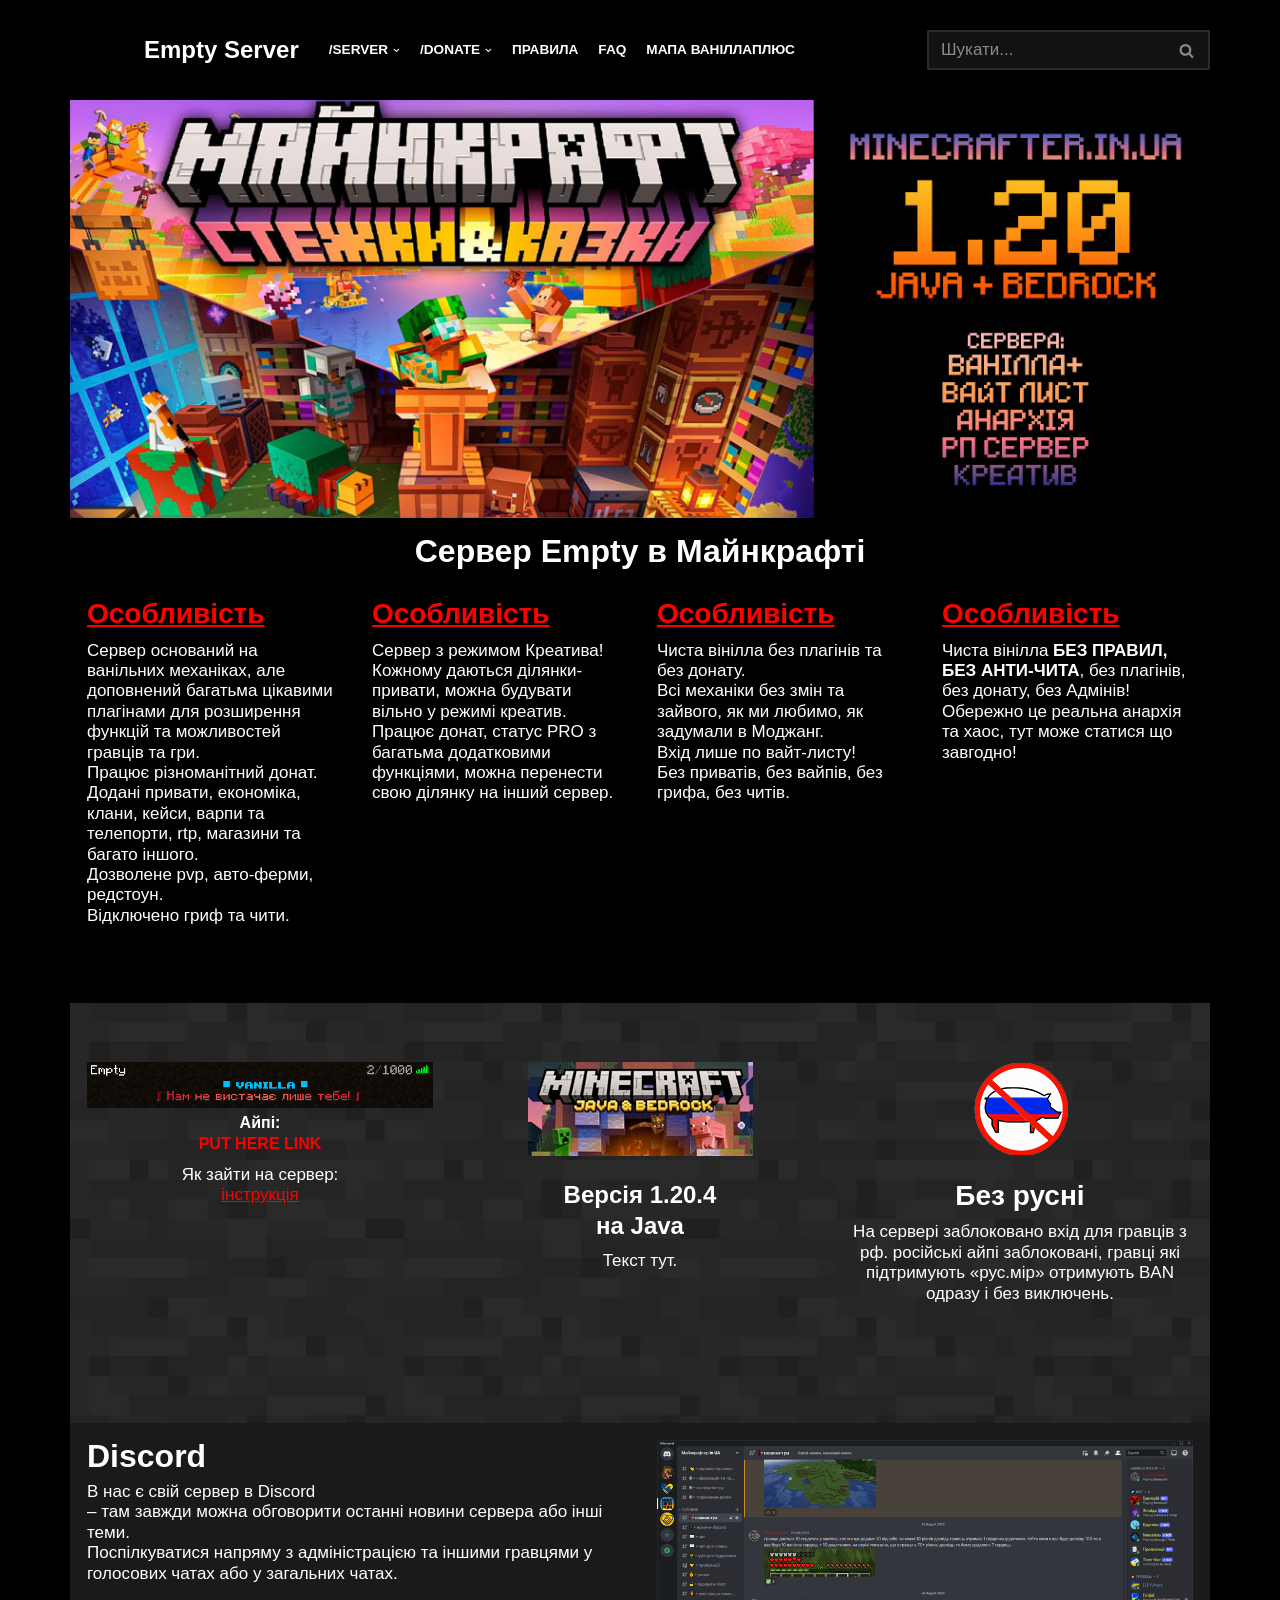
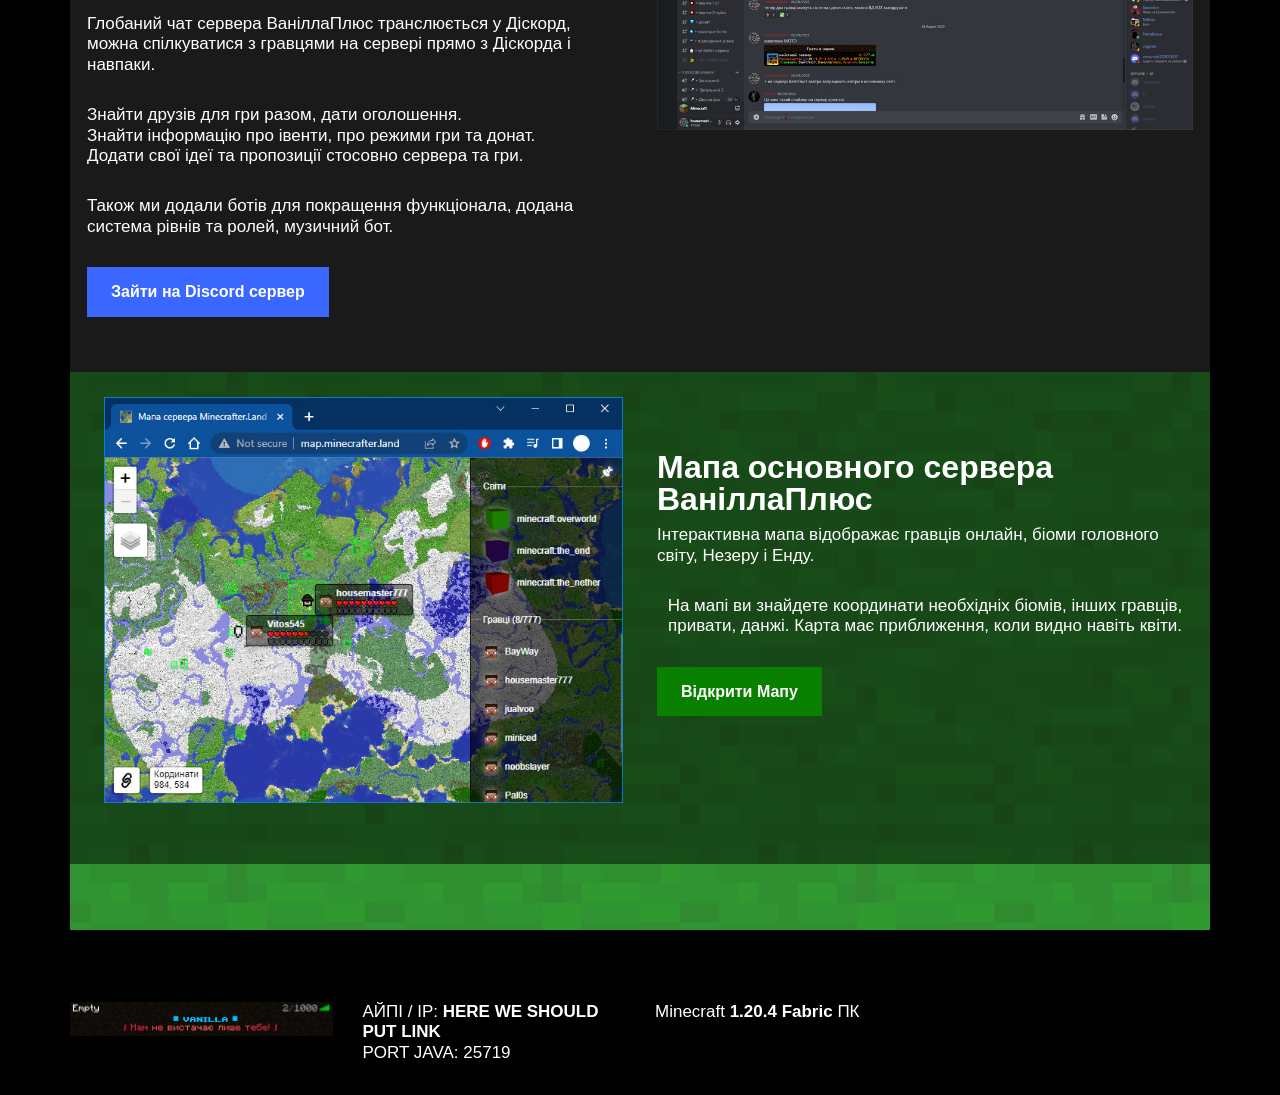
==== commit 97161c1b: "Merge branch 'dev' into staging" ====
--- a/index.html
+++ b/index.html
@@ -1,14 +1,13 @@
 <!DOCTYPE html>
-<!-- saved from url=(0014)about:internet -->
 <html lang="uk"><head><meta http-equiv="Content-Type" content="text/html; charset=UTF-8">
 
 
 	<meta name="viewport" content="width=device-width, initial-scale=1, minimum-scale=1">
-	<link rel="profile" href="http://gmpg.org/xfn/11">
-	<title>Minecrafter.in.UA – Час майнити на крафтити!</title>
+	<!-- <link rel="profile" href="http://gmpg.org/xfn/11"> -->
+	<title>Сервер Empty</title>
 	<meta name="robots" content="max-image-preview:large">
-	<link rel="dns-prefetch" href="https://minecrafter.in.ua/">
-	<link rel="dns-prefetch" href="https://s.w.org/">
+	<link rel="dns-prefetch" href="https://fnanex.github.io/MinecraftEmptySite">
+	<!-- <link rel="dns-prefetch" href="https://s.w.org/"> -->
 	<script type="text/javascript">
 		window._wpemojiSettings = {"baseUrl":"https:\/\/s.w.org\/images\/core\/emoji\/13.1.0\/72x72\/","ext":".png","svgUrl":"https:\/\/s.w.org\/images\/core\/emoji\/13.1.0\/svg\/","svgExt":".svg","source":{"concatemoji":"https:\/\/minecrafter.in.ua\/wp-includes\/js\/wp-emoji-release.min.js?ver=5.8.4"}};
 		!function(e,a,t){var n,r,o,i=a.createElement("canvas"),p=i.getContext&&i.getContext("2d");function s(e,t){var a=String.fromCharCode;p.clearRect(0,0,i.width,i.height),p.fillText(a.apply(this,e),0,0);e=i.toDataURL();return p.clearRect(0,0,i.width,i.height),p.fillText(a.apply(this,t),0,0),e===i.toDataURL()}function c(e){var t=a.createElement("script");t.src=e,t.defer=t.type="text/javascript",a.getElementsByTagName("head")[0].appendChild(t)}for(o=Array("flag","emoji"),t.supports={everything:!0,everythingExceptFlag:!0},r=0;r<o.length;r++)t.supports[o[r]]=function(e){if(!p||!p.fillText)return!1;switch(p.textBaseline="top",p.font="600 32px Arial",e){case"flag":return s([127987,65039,8205,9895,65039],[127987,65039,8203,9895,65039])?!1:!s([55356,56826,55356,56819],[55356,56826,8203,55356,56819])&&!s([55356,57332,56128,56423,56128,56418,56128,56421,56128,56430,56128,56423,56128,56447],[55356,57332,8203,56128,56423,8203,56128,56418,8203,56128,56421,8203,56128,56430,8203,56128,56423,8203,56128,56447]);case"emoji":return!s([10084,65039,8205,55357,56613],[10084,65039,8203,55357,56613])}return!1}(o[r]),t.supports.everything=t.supports.everything&&t.supports[o[r]],"flag"!==o[r]&&(t.supports.everythingExceptFlag=t.supports.everythingExceptFlag&&t.supports[o[r]]);t.supports.everythingExceptFlag=t.supports.everythingExceptFlag&&!t.supports.flag,t.DOMReady=!1,t.readyCallback=function(){t.DOMReady=!0},t.supports.everything||(n=function(){t.readyCallback()},a.addEventListener?(a.addEventListener("DOMContentLoaded",n,!1),e.addEventListener("load",n,!1)):(e.attachEvent("onload",n),a.attachEvent("onreadystatechange",function(){"complete"===a.readyState&&t.readyCallback()})),(n=t.source||{}).concatemoji?c(n.concatemoji):n.wpemoji&&n.twemoji&&(c(n.twemoji),c(n.wpemoji)))}(window,document,window._wpemojiSettings);
@@ -205,7 +204,7 @@
 							<div class="hfg-slot left"><div class="builder-item desktop-left"><div class="item--inner builder-item--logo" data-section="title_tagline" data-item-id="logo">
 
 								<div class="site-logo">
-									<a class="brand" href="https://minecrafter.in.ua/" title="Empty Server" aria-label="Empty Server"><div class="title-with-logo"><img width="665" height="668" src="./index_files/logo_ml_4.jpg" class="neve-site-logo skip-lazy" alt="" loading="lazy" data-variant="logo" srcset="https://minecrafter.in.ua/wp-content/uploads/2022/08/logo_ml_4.jpg 665w, https://minecrafter.in.ua/wp-content/uploads/2022/08/logo_ml_4-300x300.jpg 300w, https://minecrafter.in.ua/wp-content/uploads/2022/08/logo_ml_4-150x150.jpg 150w" sizes="(max-width: 665px) 100vw, 665px"><div class="nv-title-tagline-wrap"><p class="site-title">Empty Server</p></div></div></a></div>
+									<a class="brand" href="./index.html" title="Empty Server" aria-label="Empty Server"><div class="title-with-logo"><img width="665" height="668" src="./images/logo_ml_4.jpg" class="neve-site-logo skip-lazy" alt="" loading="lazy" data-variant="logo" srcset="https://minecrafter.in.ua/wp-content/uploads/2022/08/logo_ml_4.jpg 665w, https://minecrafter.in.ua/wp-content/uploads/2022/08/logo_ml_4-300x300.jpg 300w, https://minecrafter.in.ua/wp-content/uploads/2022/08/logo_ml_4-150x150.jpg 150w" sizes="(max-width: 665px) 100vw, 665px"><div class="nv-title-tagline-wrap"><p class="site-title">Empty Server</p></div></div></a></div>
 
 							</div>
 
@@ -216,27 +215,17 @@
 										<ul id="nv-primary-navigation-main" class="primary-menu-ul nav-ul"><li id="menu-item-395" class="menu-item menu-item-type-taxonomy menu-item-object-category menu-item-has-children menu-item-395"><a href="https://minecrafter.in.ua/category/servers/"><span class="menu-item-title-wrap dd-title">/SERVER</span><div role="none" tabindex="-1" class="caret-wrap 1"><span class="caret"><svg aria-label="Dropdown" xmlns="http://www.w3.org/2000/svg" viewBox="0 0 448 512"><path d="M207.029 381.476L12.686 187.132c-9.373-9.373-9.373-24.569 0-33.941l22.667-22.667c9.357-9.357 24.522-9.375 33.901-.04L224 284.505l154.745-154.021c9.379-9.335 24.544-9.317 33.901.04l22.667 22.667c9.373 9.373 9.373 24.569 0 33.941L240.971 381.476c-9.373 9.372-24.569 9.372-33.942 0z"></path></svg></span></div></a>
 											<ul class="sub-menu">
 												<li id="menu-item-398" class="menu-item menu-item-type-post_type menu-item-object-post menu-item-398"><a href="https://minecrafter.in.ua/vanillaplus/">Сервер ВаніллаПлюс</a></li>
-												<li id="menu-item-1548" class="menu-item menu-item-type-post_type menu-item-object-post menu-item-1548"><a href="https://minecrafter.in.ua/vanillaplusx/">Сервер ВаніллаПлюс VХ</a></li>
-												<li id="menu-item-397" class="menu-item menu-item-type-post_type menu-item-object-post menu-item-397"><a href="https://minecrafter.in.ua/whitelist/">Сервер ВайтЛист</a></li>
-												<li id="menu-item-1547" class="menu-item menu-item-type-post_type menu-item-object-post menu-item-1547"><a href="https://minecrafter.in.ua/skyblock/">Сервер SkyBlock</a></li>
-												<li id="menu-item-396" class="menu-item menu-item-type-post_type menu-item-object-post menu-item-396"><a href="https://minecrafter.in.ua/anarchy/">Сервер Анархія</a></li>
-												<li id="menu-item-399" class="menu-item menu-item-type-post_type menu-item-object-post menu-item-399"><a href="https://minecrafter.in.ua/creative/">Сервер Креатив</a></li>
-												<li id="menu-item-1368" class="menu-item menu-item-type-post_type menu-item-object-post menu-item-1368"><a href="https://minecrafter.in.ua/planet/">Сервер РП “Планета”</a></li>
-												<li id="menu-item-755" class="menu-item menu-item-type-post_type menu-item-object-post menu-item-755"><a href="https://minecrafter.in.ua/play/">Як увійти на Сервер</a></li>
-												<li id="menu-item-973" class="menu-item menu-item-type-post_type menu-item-object-post menu-item-973"><a href="https://minecrafter.in.ua/youtube/">“Ютюберка”</a></li>
 											</ul>
 										</li>
 											<li id="menu-item-380" class="menu-item menu-item-type-taxonomy menu-item-object-category menu-item-has-children menu-item-380"><a href="https://minecrafter.in.ua/category/donate/"><span class="menu-item-title-wrap dd-title">/DONATE</span><div role="none" tabindex="-1" class="caret-wrap 11"><span class="caret"><svg aria-label="Dropdown" xmlns="http://www.w3.org/2000/svg" viewBox="0 0 448 512"><path d="M207.029 381.476L12.686 187.132c-9.373-9.373-9.373-24.569 0-33.941l22.667-22.667c9.357-9.357 24.522-9.375 33.901-.04L224 284.505l154.745-154.021c9.379-9.335 24.544-9.317 33.901.04l22.667 22.667c9.373 9.373 9.373 24.569 0 33.941L240.971 381.476c-9.373 9.372-24.569 9.372-33.942 0z"></path></svg></span></div></a>
 												<ul class="sub-menu">
 													<li id="menu-item-426" class="menu-item menu-item-type-post_type menu-item-object-post menu-item-426"><a href="https://minecrafter.in.ua/autodonate/">Як працює Авто-Донат</a></li>
-													<li id="menu-item-1159" class="menu-item menu-item-type-post_type menu-item-object-post menu-item-1159"><a href="https://minecrafter.in.ua/donate_vanillaplus/">Донат на сервері Ванілла Плюс 1.20</a></li>
-													<li id="menu-item-415" class="menu-item menu-item-type-post_type menu-item-object-post menu-item-415"><a href="https://minecrafter.in.ua/donate_creative/">Донат на сервері Креатив</a></li>
-													<li id="menu-item-991" class="menu-item menu-item-type-post_type menu-item-object-post menu-item-991"><a href="https://minecrafter.in.ua/donate_anarchy/">Донат на сервері Анархія</a></li>
+													<li id="menu-item-1159" class="menu-item menu-item-type-post_type menu-item-object-post menu-item-1159"><a href="https://minecrafter.in.ua/donate_vanillaplus/">Донат на сервері</a></li>
 												</ul>
 											</li>
-											<li id="menu-item-728" class="menu-item menu-item-type-taxonomy menu-item-object-category menu-item-728"><a href="https://minecrafter.in.ua/category/rules/">Правила</a></li>
+											<li id="menu-item-728" class="menu-item menu-item-type-taxonomy menu-item-object-category menu-item-728"><a href="./index-rules.html">Правила</a></li>
 											<li id="menu-item-598" class="menu-item menu-item-type-taxonomy menu-item-object-category menu-item-598"><a href="https://minecrafter.in.ua/category/faq/">FAQ</a></li>
-											<li id="menu-item-19" class="menu-item menu-item-type-custom menu-item-object-custom menu-item-19"><a target="_blank" rel="noopener" href="http://map.minecrafter.in.ua/">Мапа ВаніллаПлюс</a></li>
+											<li id="menu-item-19" class="menu-item menu-item-type-custom menu-item-object-custom menu-item-19"><a target="_blank" rel="noopener" href="http://m14.joinserver.xyz:25604">Мапа ВаніллаПлюс</a></li>
 										</ul>	</div>
 								</div>
 
@@ -276,7 +265,7 @@
 							<div class="hfg-slot left"><div class="builder-item tablet-left mobile-left"><div class="item--inner builder-item--logo" data-section="title_tagline" data-item-id="logo">
 
 								<div class="site-logo">
-									<a class="brand" href="https://minecrafter.in.ua/" title="Empty Server" aria-label="Empty Server"><div class="title-with-logo"><img width="665" height="668" src="./images/logo_ml_4.jpg" class="neve-site-logo skip-lazy" alt="" loading="lazy" data-variant="logo" sizes="(max-width: 665px) 100vw, 665px"><div class="nv-title-tagline-wrap"><p class="site-title">Empty Server</p></div></div></a></div>
+									<a class="brand" href="./index.html" title="Empty Server" aria-label="Empty Server"><div class="title-with-logo"><img width="665" height="668" src="./images/logo_ml_4.jpg" class="neve-site-logo skip-lazy" alt="" loading="lazy" data-variant="logo" sizes="(max-width: 665px) 100vw, 665px"><div class="nv-title-tagline-wrap"><p class="site-title">Empty Server</p></div></div></a></div>
 
 							</div>
 
@@ -576,7 +565,7 @@
 							<div class="wp-block-group"><div class="wp-block-group__inner-container">
 								<div class="wp-block-columns are-vertically-aligned-center">
 									<div class="wp-block-column is-vertically-aligned-center" style="flex-basis:50%">
-										<div class="wp-block-image"><figure class="alignright size-full is-resized"><a href="http://map.minecrafter.in.ua/" target="_blank" rel="noopener"><img loading="lazy" src="./images/map_vanillaplus.jpg" alt="" class="wp-image-525" width="523" height="408" sizes="(max-width: 523px) 100vw, 523px"></a></figure></div>
+										<div class="wp-block-image"><figure class="alignright size-full is-resized"><a href="http://m14.joinserver.xyz:25604/" target="_blank" rel="noopener"><img loading="lazy" src="./images/map_vanillaplus.jpg" alt="" class="wp-image-525" width="523" height="408" sizes="(max-width: 523px) 100vw, 523px"></a></figure></div>
 									</div>
 
 
@@ -630,7 +619,7 @@
 						<div class="hfg-grid nv-footer-content hfg-grid-top row--wrapper row " data-section="hfg_footer_layout_top">
 							<div class="hfg-slot left"><div class="builder-item desktop-left tablet-left mobile-left"><div class="item--inner builder-item--footer-three-widgets" data-section="neve_sidebar-widgets-footer-three-widgets" data-item-id="footer-three-widgets">
 								<div class="widget-area">
-									<div id="block-16" class="widget widget_block"><a href="https://minecraft.org.ua/minecraft-servers/go/1" target="_blank"><img src="./images/server_status_ingame.png"></a></div>	</div>
+									<div id="block-16" class="widget widget_block"><a href="" target="_blank"><img src="./images/server_status_ingame.png"></a></div>	</div>
 							</div>
 
 							</div></div><div class="hfg-slot c-left"><div class="builder-item desktop-left tablet-left mobile-left"><div class="item--inner builder-item--footer-one-widgets" data-section="neve_sidebar-widgets-footer-one-widgets" data-item-id="footer-one-widgets">
@@ -643,7 +632,7 @@
 						</div></div><div class="hfg-slot center"><div class="builder-item desktop-left tablet-left mobile-left"><div class="item--inner builder-item--footer-two-widgets" data-section="neve_sidebar-widgets-footer-two-widgets" data-item-id="footer-two-widgets">
 							<div class="widget-area">
 								<div id="block-10" class="widget widget_block widget_text">
-									<p>Minecraft&nbsp <strong>1.20.4</strong>&nbsp;ПК Legacy Launcher</p>
+									<p>Minecraft <strong>1.20.4 Fabric</strong>&nbsp;ПК</p>
 								</div>	</div>
 						</div>
 
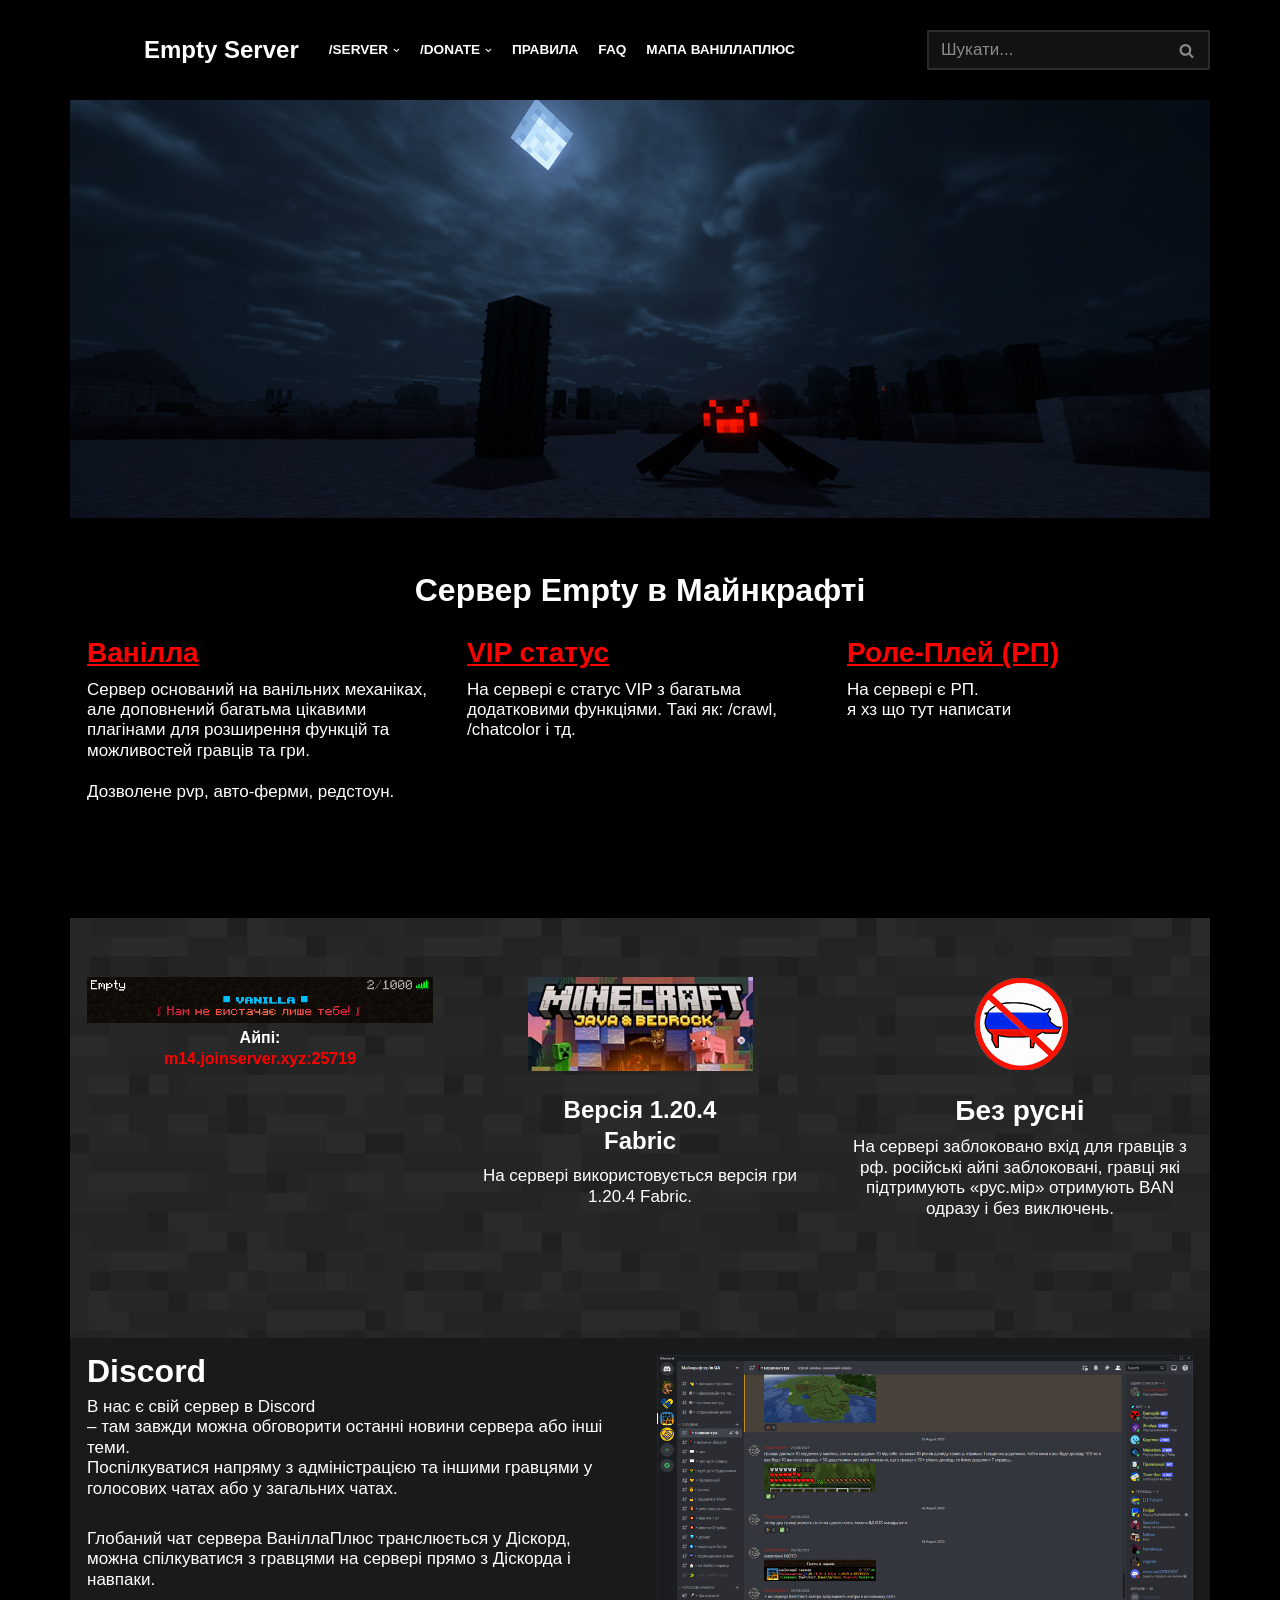
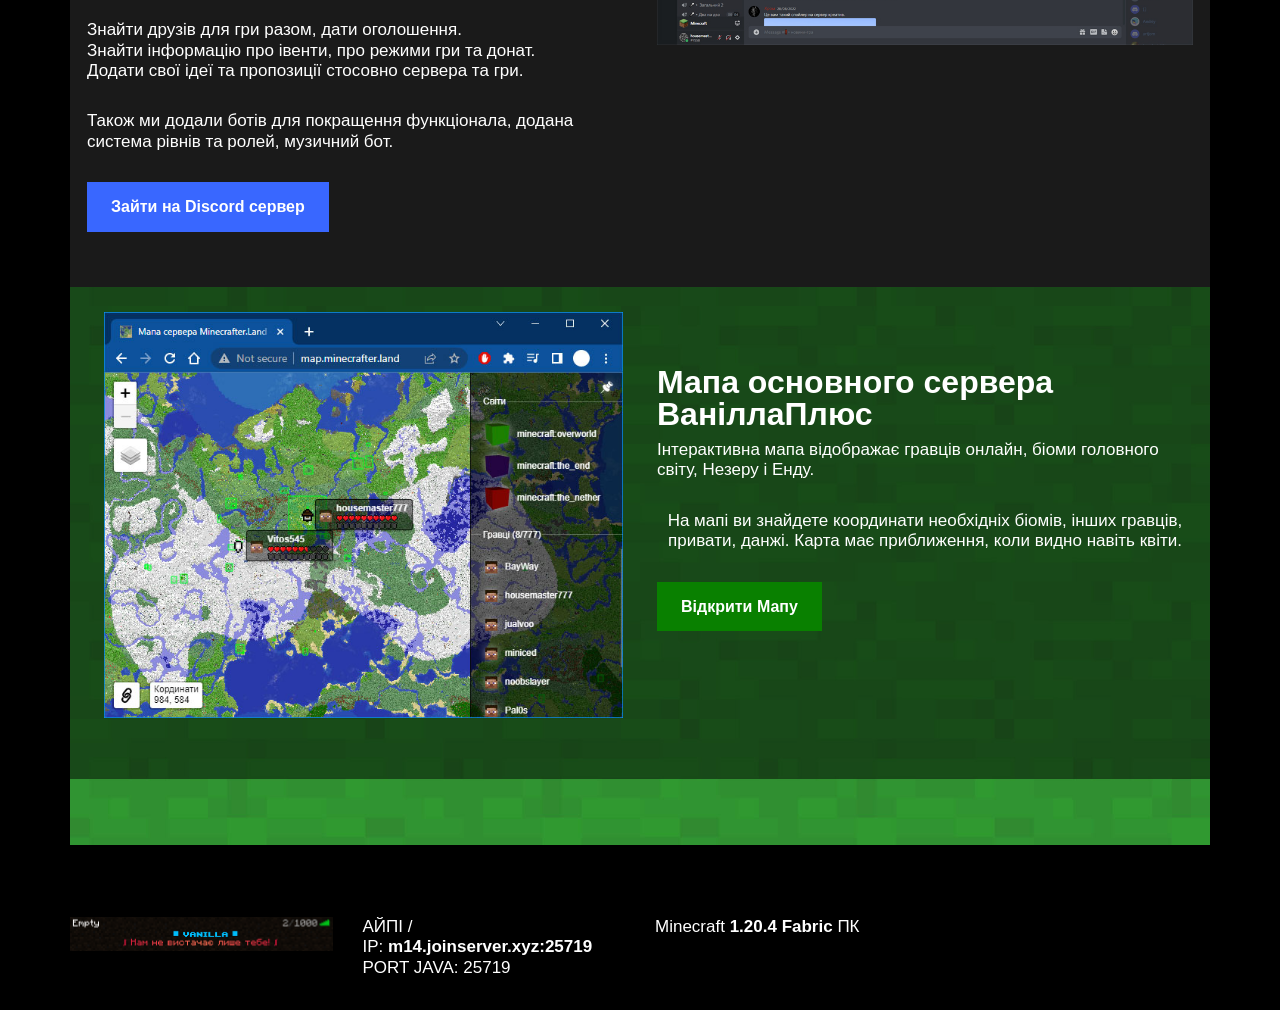
==== commit 6bc17aa3: "Added rules to it's page" ====
--- a/index.html
+++ b/index.html
@@ -6,7 +6,7 @@
 	<!-- <link rel="profile" href="http://gmpg.org/xfn/11"> -->
 	<title>Сервер Empty</title>
 	<meta name="robots" content="max-image-preview:large">
-	<link rel="dns-prefetch" href="https://fnanex.github.io/MinecraftEmptySite">
+	<link rel="dns-prefetch" href=""> <!-- LINK TO MAIN PAGE OF SITE -->
 	<!-- <link rel="dns-prefetch" href="https://s.w.org/"> -->
 	<script type="text/javascript">
 		window._wpemojiSettings = {"baseUrl":"https:\/\/s.w.org\/images\/core\/emoji\/13.1.0\/72x72\/","ext":".png","svgUrl":"https:\/\/s.w.org\/images\/core\/emoji\/13.1.0\/svg\/","svgExt":".svg","source":{"concatemoji":"https:\/\/minecrafter.in.ua\/wp-includes\/js\/wp-emoji-release.min.js?ver=5.8.4"}};
@@ -212,19 +212,18 @@
 								<div class="nv-nav-wrap">
 									<div role="navigation" class="style-border-bottom nav-menu-primary" aria-label="Головне меню">
 
-										<ul id="nv-primary-navigation-main" class="primary-menu-ul nav-ul"><li id="menu-item-395" class="menu-item menu-item-type-taxonomy menu-item-object-category menu-item-has-children menu-item-395"><a href="https://minecrafter.in.ua/category/servers/"><span class="menu-item-title-wrap dd-title">/SERVER</span><div role="none" tabindex="-1" class="caret-wrap 1"><span class="caret"><svg aria-label="Dropdown" xmlns="http://www.w3.org/2000/svg" viewBox="0 0 448 512"><path d="M207.029 381.476L12.686 187.132c-9.373-9.373-9.373-24.569 0-33.941l22.667-22.667c9.357-9.357 24.522-9.375 33.901-.04L224 284.505l154.745-154.021c9.379-9.335 24.544-9.317 33.901.04l22.667 22.667c9.373 9.373 9.373 24.569 0 33.941L240.971 381.476c-9.373 9.372-24.569 9.372-33.942 0z"></path></svg></span></div></a>
+										<ul id="nv-primary-navigation-main" class="primary-menu-ul nav-ul"><li id="menu-item-395" class="menu-item menu-item-type-taxonomy menu-item-object-category menu-item-has-children menu-item-395"><a href="https://minecrafter.in.ua/vanillaplus"><span class="menu-item-title-wrap dd-title">/SERVER</span><div role="none" tabindex="-1" class="caret-wrap 1"><span class="caret"><svg aria-label="Dropdown" xmlns="http://www.w3.org/2000/svg" viewBox="0 0 448 512"><path d="M207.029 381.476L12.686 187.132c-9.373-9.373-9.373-24.569 0-33.941l22.667-22.667c9.357-9.357 24.522-9.375 33.901-.04L224 284.505l154.745-154.021c9.379-9.335 24.544-9.317 33.901.04l22.667 22.667c9.373 9.373 9.373 24.569 0 33.941L240.971 381.476c-9.373 9.372-24.569 9.372-33.942 0z"></path></svg></span></div></a>
 											<ul class="sub-menu">
-												<li id="menu-item-398" class="menu-item menu-item-type-post_type menu-item-object-post menu-item-398"><a href="https://minecrafter.in.ua/vanillaplus/">Сервер ВаніллаПлюс</a></li>
+												<li id="menu-item-398" class="menu-item menu-item-type-post_type menu-item-object-post menu-item-398"><a href="https://minecrafter.in.ua/vanillaplus">Сервер Ванілла</a></li>
 											</ul>
 										</li>
-											<li id="menu-item-380" class="menu-item menu-item-type-taxonomy menu-item-object-category menu-item-has-children menu-item-380"><a href="https://minecrafter.in.ua/category/donate/"><span class="menu-item-title-wrap dd-title">/DONATE</span><div role="none" tabindex="-1" class="caret-wrap 11"><span class="caret"><svg aria-label="Dropdown" xmlns="http://www.w3.org/2000/svg" viewBox="0 0 448 512"><path d="M207.029 381.476L12.686 187.132c-9.373-9.373-9.373-24.569 0-33.941l22.667-22.667c9.357-9.357 24.522-9.375 33.901-.04L224 284.505l154.745-154.021c9.379-9.335 24.544-9.317 33.901.04l22.667 22.667c9.373 9.373 9.373 24.569 0 33.941L240.971 381.476c-9.373 9.372-24.569 9.372-33.942 0z"></path></svg></span></div></a>
+											<li id="menu-item-380" class="menu-item menu-item-type-taxonomy menu-item-object-category menu-item-has-children menu-item-380"><a href=""><span class="menu-item-title-wrap dd-title">/DONATE</span><div role="none" tabindex="-1" class="caret-wrap 11"><span class="caret"><svg aria-label="Dropdown" xmlns="http://www.w3.org/2000/svg" viewBox="0 0 448 512"><path d="M207.029 381.476L12.686 187.132c-9.373-9.373-9.373-24.569 0-33.941l22.667-22.667c9.357-9.357 24.522-9.375 33.901-.04L224 284.505l154.745-154.021c9.379-9.335 24.544-9.317 33.901.04l22.667 22.667c9.373 9.373 9.373 24.569 0 33.941L240.971 381.476c-9.373 9.372-24.569 9.372-33.942 0z"></path></svg></span></div></a>
 												<ul class="sub-menu">
-													<li id="menu-item-426" class="menu-item menu-item-type-post_type menu-item-object-post menu-item-426"><a href="https://minecrafter.in.ua/autodonate/">Як працює Авто-Донат</a></li>
-													<li id="menu-item-1159" class="menu-item menu-item-type-post_type menu-item-object-post menu-item-1159"><a href="https://minecrafter.in.ua/donate_vanillaplus/">Донат на сервері</a></li>
+													<li id="menu-item-1159" class="menu-item menu-item-type-post_type menu-item-object-post menu-item-1159"><a href="">Донат на сервері</a></li>
 												</ul>
 											</li>
 											<li id="menu-item-728" class="menu-item menu-item-type-taxonomy menu-item-object-category menu-item-728"><a href="./index-rules.html">Правила</a></li>
-											<li id="menu-item-598" class="menu-item menu-item-type-taxonomy menu-item-object-category menu-item-598"><a href="https://minecrafter.in.ua/category/faq/">FAQ</a></li>
+											<li id="menu-item-598" class="menu-item menu-item-type-taxonomy menu-item-object-category menu-item-598"><a href="">FAQ</a></li>
 											<li id="menu-item-19" class="menu-item menu-item-type-custom menu-item-object-custom menu-item-19"><a target="_blank" rel="noopener" href="http://m14.joinserver.xyz:25604">Мапа ВаніллаПлюс</a></li>
 										</ul>	</div>
 								</div>
@@ -338,30 +337,19 @@
 							<div class="nv-nav-wrap">
 								<div role="navigation" class="style-border-bottom nav-menu-primary" aria-label="Головне меню">
 
-									<ul id="nv-primary-navigation-sidebar" class="primary-menu-ul nav-ul dropdowns-expanded"><li class="menu-item menu-item-type-taxonomy menu-item-object-category menu-item-has-children menu-item-395"><div class="wrap"><a href="https://minecrafter.in.ua/category/servers/"><span class="menu-item-title-wrap dd-title">/SERVER</span></a><button tabindex="0" type="button" class="caret-wrap navbar-toggle 1"><span class="caret"><svg aria-label="Dropdown" xmlns="http://www.w3.org/2000/svg" viewBox="0 0 448 512"><path d="M207.029 381.476L12.686 187.132c-9.373-9.373-9.373-24.569 0-33.941l22.667-22.667c9.357-9.357 24.522-9.375 33.901-.04L224 284.505l154.745-154.021c9.379-9.335 24.544-9.317 33.901.04l22.667 22.667c9.373 9.373 9.373 24.569 0 33.941L240.971 381.476c-9.373 9.372-24.569 9.372-33.942 0z"></path></svg></span></button></div>
+									<ul id="nv-primary-navigation-sidebar" class="primary-menu-ul nav-ul dropdowns-expanded"><li class="menu-item menu-item-type-taxonomy menu-item-object-category menu-item-has-children menu-item-395"><div class="wrap"><a href="https://minecrafter.in.ua/vanillaplus/"><span class="menu-item-title-wrap dd-title">/SERVER</span></a><button tabindex="0" type="button" class="caret-wrap navbar-toggle 1"><span class="caret"><svg aria-label="Dropdown" xmlns="http://www.w3.org/2000/svg" viewBox="0 0 448 512"><path d="M207.029 381.476L12.686 187.132c-9.373-9.373-9.373-24.569 0-33.941l22.667-22.667c9.357-9.357 24.522-9.375 33.901-.04L224 284.505l154.745-154.021c9.379-9.335 24.544-9.317 33.901.04l22.667 22.667c9.373 9.373 9.373 24.569 0 33.941L240.971 381.476c-9.373 9.372-24.569 9.372-33.942 0z"></path></svg></span></button></div>
 										<ul class="sub-menu">
 											<li class="menu-item menu-item-type-post_type menu-item-object-post menu-item-398"><a href="https://minecrafter.in.ua/vanillaplus/">Сервер ВаніллаПлюс</a></li>
-											<li class="menu-item menu-item-type-post_type menu-item-object-post menu-item-1548"><a href="https://minecrafter.in.ua/vanillaplusx/">Сервер ВаніллаПлюс VХ</a></li>
-											<li class="menu-item menu-item-type-post_type menu-item-object-post menu-item-397"><a href="https://minecrafter.in.ua/whitelist/">Сервер ВайтЛист</a></li>
-											<li class="menu-item menu-item-type-post_type menu-item-object-post menu-item-1547"><a href="https://minecrafter.in.ua/skyblock/">Сервер SkyBlock</a></li>
-											<li class="menu-item menu-item-type-post_type menu-item-object-post menu-item-396"><a href="https://minecrafter.in.ua/anarchy/">Сервер Анархія</a></li>
-											<li class="menu-item menu-item-type-post_type menu-item-object-post menu-item-399"><a href="https://minecrafter.in.ua/creative/">Сервер Креатив</a></li>
-											<li class="menu-item menu-item-type-post_type menu-item-object-post menu-item-1368"><a href="https://minecrafter.in.ua/planet/">Сервер РП “Планета”</a></li>
-											<li class="menu-item menu-item-type-post_type menu-item-object-post menu-item-755"><a href="https://minecrafter.in.ua/play/">Як увійти на Сервер</a></li>
-											<li class="menu-item menu-item-type-post_type menu-item-object-post menu-item-973"><a href="https://minecrafter.in.ua/youtube/">“Ютюберка”</a></li>
 										</ul>
 									</li>
-										<li class="menu-item menu-item-type-taxonomy menu-item-object-category menu-item-has-children menu-item-380"><div class="wrap"><a href="https://minecrafter.in.ua/category/donate/"><span class="menu-item-title-wrap dd-title">/DONATE</span></a><button tabindex="0" type="button" class="caret-wrap navbar-toggle 11"><span class="caret"><svg aria-label="Dropdown" xmlns="http://www.w3.org/2000/svg" viewBox="0 0 448 512"><path d="M207.029 381.476L12.686 187.132c-9.373-9.373-9.373-24.569 0-33.941l22.667-22.667c9.357-9.357 24.522-9.375 33.901-.04L224 284.505l154.745-154.021c9.379-9.335 24.544-9.317 33.901.04l22.667 22.667c9.373 9.373 9.373 24.569 0 33.941L240.971 381.476c-9.373 9.372-24.569 9.372-33.942 0z"></path></svg></span></button></div>
+										<li class="menu-item menu-item-type-taxonomy menu-item-object-category menu-item-has-children menu-item-380"><div class="wrap"><a href=""><span class="menu-item-title-wrap dd-title">/DONATE</span></a><button tabindex="0" type="button" class="caret-wrap navbar-toggle 11"><span class="caret"><svg aria-label="Dropdown" xmlns="http://www.w3.org/2000/svg" viewBox="0 0 448 512"><path d="M207.029 381.476L12.686 187.132c-9.373-9.373-9.373-24.569 0-33.941l22.667-22.667c9.357-9.357 24.522-9.375 33.901-.04L224 284.505l154.745-154.021c9.379-9.335 24.544-9.317 33.901.04l22.667 22.667c9.373 9.373 9.373 24.569 0 33.941L240.971 381.476c-9.373 9.372-24.569 9.372-33.942 0z"></path></svg></span></button></div>
 											<ul class="sub-menu">
-												<li class="menu-item menu-item-type-post_type menu-item-object-post menu-item-426"><a href="https://minecrafter.in.ua/autodonate/">Як працює Авто-Донат</a></li>
-												<li class="menu-item menu-item-type-post_type menu-item-object-post menu-item-1159"><a href="https://minecrafter.in.ua/donate_vanillaplus/">Донат на сервері Ванілла Плюс 1.20</a></li>
-												<li class="menu-item menu-item-type-post_type menu-item-object-post menu-item-415"><a href="https://minecrafter.in.ua/donate_creative/">Донат на сервері Креатив</a></li>
-												<li class="menu-item menu-item-type-post_type menu-item-object-post menu-item-991"><a href="https://minecrafter.in.ua/donate_anarchy/">Донат на сервері Анархія</a></li>
+												<li class="menu-item menu-item-type-post_type menu-item-object-post menu-item-1159"><a href="">Донат на сервері</a></li>
 											</ul>
 										</li>
-										<li class="menu-item menu-item-type-taxonomy menu-item-object-category menu-item-728"><a href="https://minecrafter.in.ua/category/rules/">Правила</a></li>
-										<li class="menu-item menu-item-type-taxonomy menu-item-object-category menu-item-598"><a href="https://minecrafter.in.ua/category/faq/">FAQ</a></li>
-										<li class="menu-item menu-item-type-custom menu-item-object-custom menu-item-19"><a target="_blank" rel="noopener" href="http://map.minecrafter.in.ua/">Мапа ВаніллаПлюс</a></li>
+										<li class="menu-item menu-item-type-taxonomy menu-item-object-category menu-item-728"><a href="./index-rules.html">Правила</a></li>
+										<li class="menu-item menu-item-type-taxonomy menu-item-object-category menu-item-598"><a href="">FAQ</a></li>
+										<li class="menu-item menu-item-type-custom menu-item-object-custom menu-item-19"><a target="_blank" rel="noopener" href="">Мапа ВаніллаПлюс</a></li>
 									</ul>	</div>
 							</div>
 
@@ -416,21 +404,21 @@
 
 							<div class="wp-block-columns">
 								<div class="wp-block-column">
-									<h3 class="has-text-align-left"><a href="https://minecrafter.in.ua/vanillaplus/">Особливість</a></h3>
-
-
-
-									<p>Сервер оснований на ванільних механіках, але доповнений багатьма цікавими плагінами для розширення функцій та можливостей гравців та гри.<br>Працює різноманітний донат.<br>Додані привати, економіка, клани, кейси, варпи та телепорти, rtp, магазини та багато іншого.<br>Дозволене pvp, авто-ферми, редстоун.<br>Відключено гриф та чити.</p>
+									<h3 class="has-text-align-left"><a href="">Ванілла</a></h3>
+
+
+
+									<p>Сервер оснований на ванільних механіках, але доповнений багатьма цікавими плагінами для розширення функцій та можливостей гравців та гри.<br><br>Дозволене pvp, авто-ферми, редстоун.</p>
 								</div>
 
 
 
 								<div class="wp-block-column">
-									<h3 class="has-text-align-left"><a href="https://minecrafter.in.ua/creative/">Особливість</a></h3>
-
-
-
-									<p>Сервер з режимом Креатива!<br>Кожному даються ділянки-привати, можна будувати вільно у режимі креатив. <br>Працює донат, статус PRO з багатьма  додатковими функціями, можна перенести свою ділянку на інший сервер.</p>
+									<h3 class="has-text-align-left"><a href="">VIP статус</a></h3>
+
+
+
+									<p>На сервері є статус VIP з багатьма додатковими функціями. Такі як: /crawl, /chatcolor і тд.</p>
 
 
 
@@ -440,30 +428,17 @@
 
 
 								<div class="wp-block-column">
-									<h3 class="has-text-align-left"><a href="https://minecrafter.in.ua/whitelist/">Особливість</a></h3>
-
-
-
-									<p>Чиста вінілла без плагінів та без донату. <br>Всі механіки без змін та зайвого, як ми любимо, як задумали в Моджанг. <br>Вхід лише по вайт-листу! <br>Без приватів, без вайпів, без грифа, без читів.</p>
+									<h3 class="has-text-align-left"><a href="">Роле-Плей (РП)</a></h3>
+
+
+
+									<p>На сервері є РП. <br/> я хз що тут написати </p>
 
 
 
 									<p></p>
 								</div>
-
-
-
-								<div class="wp-block-column">
-									<h3 class="has-text-align-left"><a href="https://minecrafter.in.ua/anarchy/">Особливість</a></h3>
-
-
-
-									<p>Чиста вінілла <strong>БЕЗ ПРАВИЛ, БЕЗ АНТИ-ЧИТА</strong>, без плагінів, без донату, без Адмінів!<br>Обережно це реальна анархія та хаос, тут може статися що завгодно!</p>
-
-
-
-									<p></p>
-								</div>
+								
 							</div>
 
 
@@ -480,12 +455,12 @@
 
 
 
-									<h6 class="has-text-align-center has-neve-text-color-color has-text-color">Айпі:<br><nobr><span class="has-inline-color has-neve-link-color-color">PUT HERE LINK</span></nobr></h6>
-
-
-
-									<p class="has-text-align-center">Як зайти на сервер:<br><a href="https://minecrafter.in.ua/play" data-type="URL" data-id="/play">інструкція</a><b> </b></p>
-
+									<h6 class="has-text-align-center has-neve-text-color-color has-text-color">Айпі:<br><nobr><span class="has-inline-color has-neve-link-color-color">m14.joinserver.xyz:25719</span></nobr></h6>
+
+
+
+									<!-- <p class="has-text-align-center">Як зайти на сервер:<br><a href="https://minecrafter.in.ua/play" data-type="URL" data-id="/play">інструкція</a><b> </b></p>
+									-->
 
 
 									<p class="has-text-align-center"></p>
@@ -498,11 +473,11 @@
 
 
 
-									<h4 class="has-text-align-center has-neve-text-color-color has-text-color"> Версія 1.20.4 <br>на Java</h4>
-
-
-
-									<p class="has-text-align-center"> Текст тут. </p>
+									<h4 class="has-text-align-center has-neve-text-color-color has-text-color"> Версія 1.20.4 <br>Fabric</h4>
+
+
+
+									<p class="has-text-align-center"> На сервері використовується версія гри 1.20.4 Fabric. </p>
 								</div>
 
 
@@ -625,7 +600,7 @@
 							</div></div><div class="hfg-slot c-left"><div class="builder-item desktop-left tablet-left mobile-left"><div class="item--inner builder-item--footer-one-widgets" data-section="neve_sidebar-widgets-footer-one-widgets" data-item-id="footer-one-widgets">
 							<div class="widget-area">
 								<div id="block-18" class="widget widget_block widget_text">
-									<p>АЙПІ / IP:&nbsp;<strong>HERE WE SHOULD PUT LINK</strong><br>PORT JAVA: 25719</p>
+									<p>АЙПІ / IP:&nbsp;<strong>m14.joinserver.xyz:25719</strong><br>PORT JAVA: 25719</p>
 								</div>	</div>
 						</div>
 
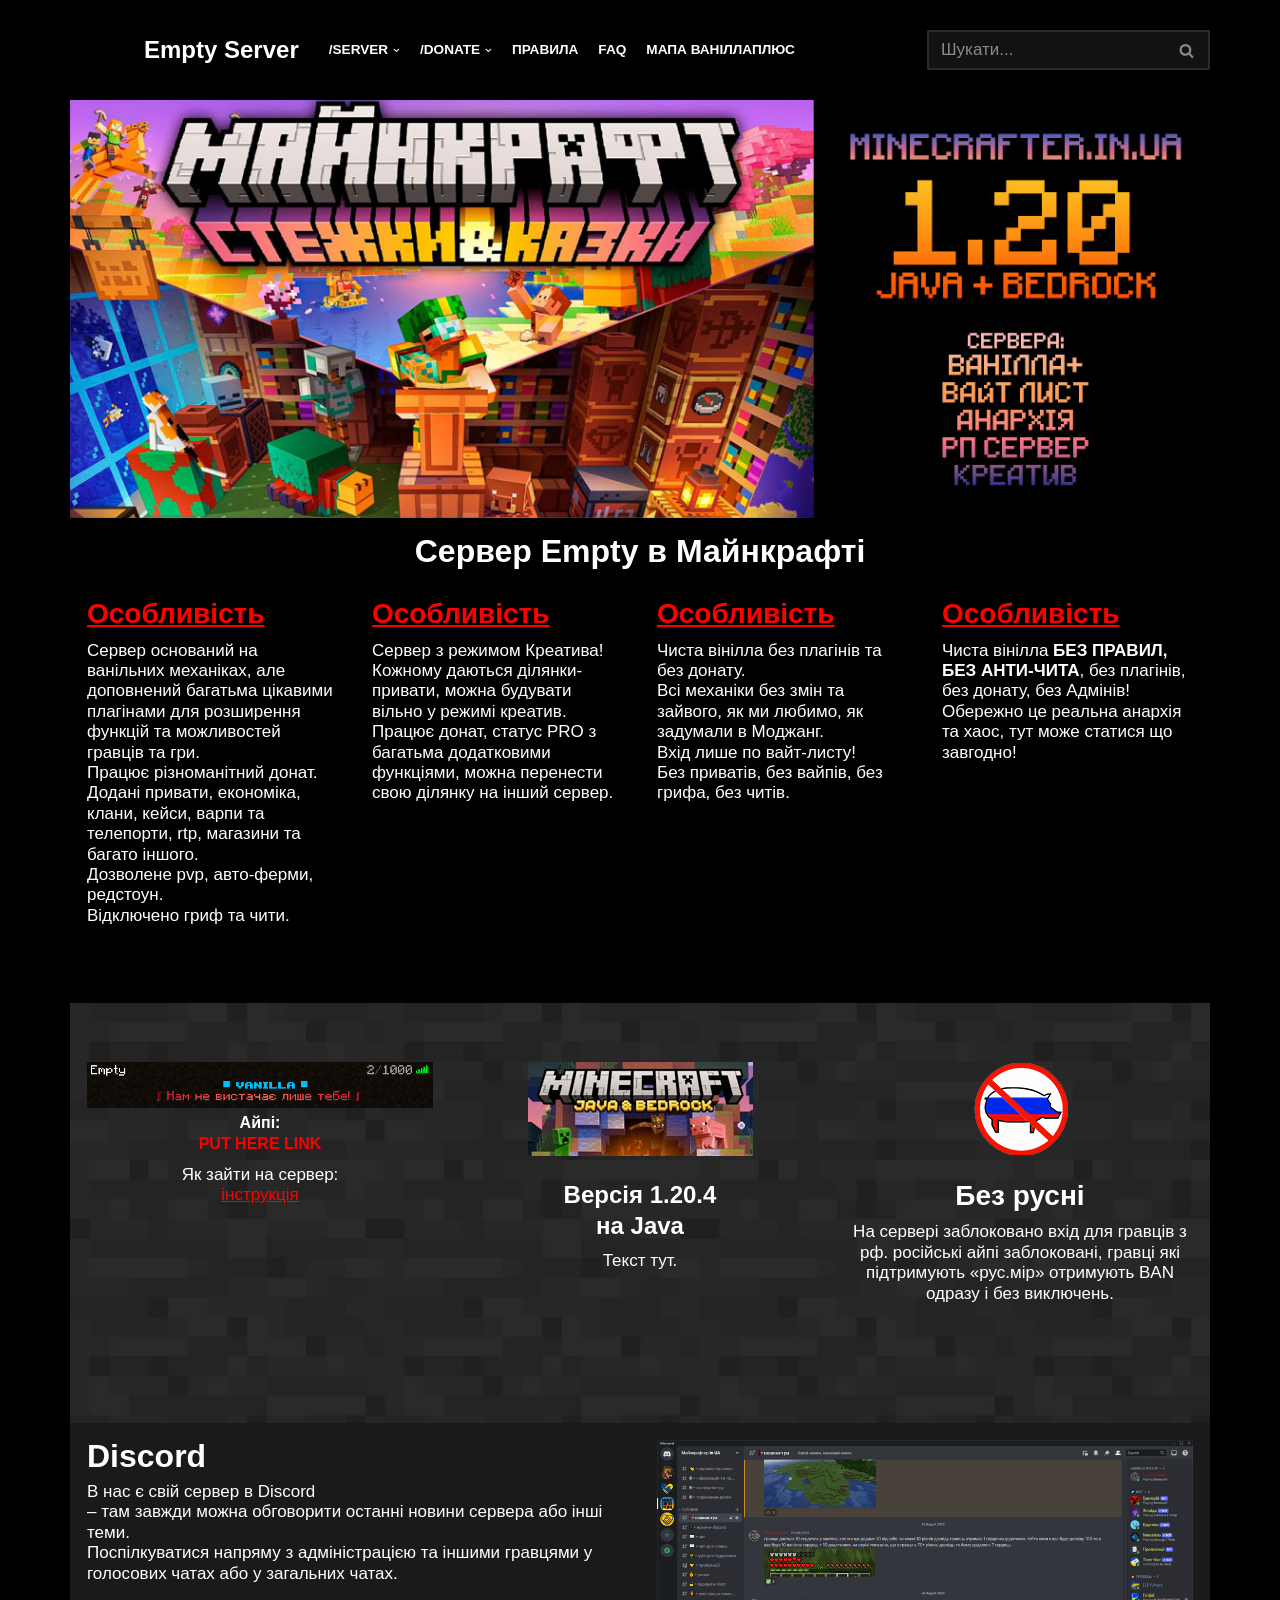
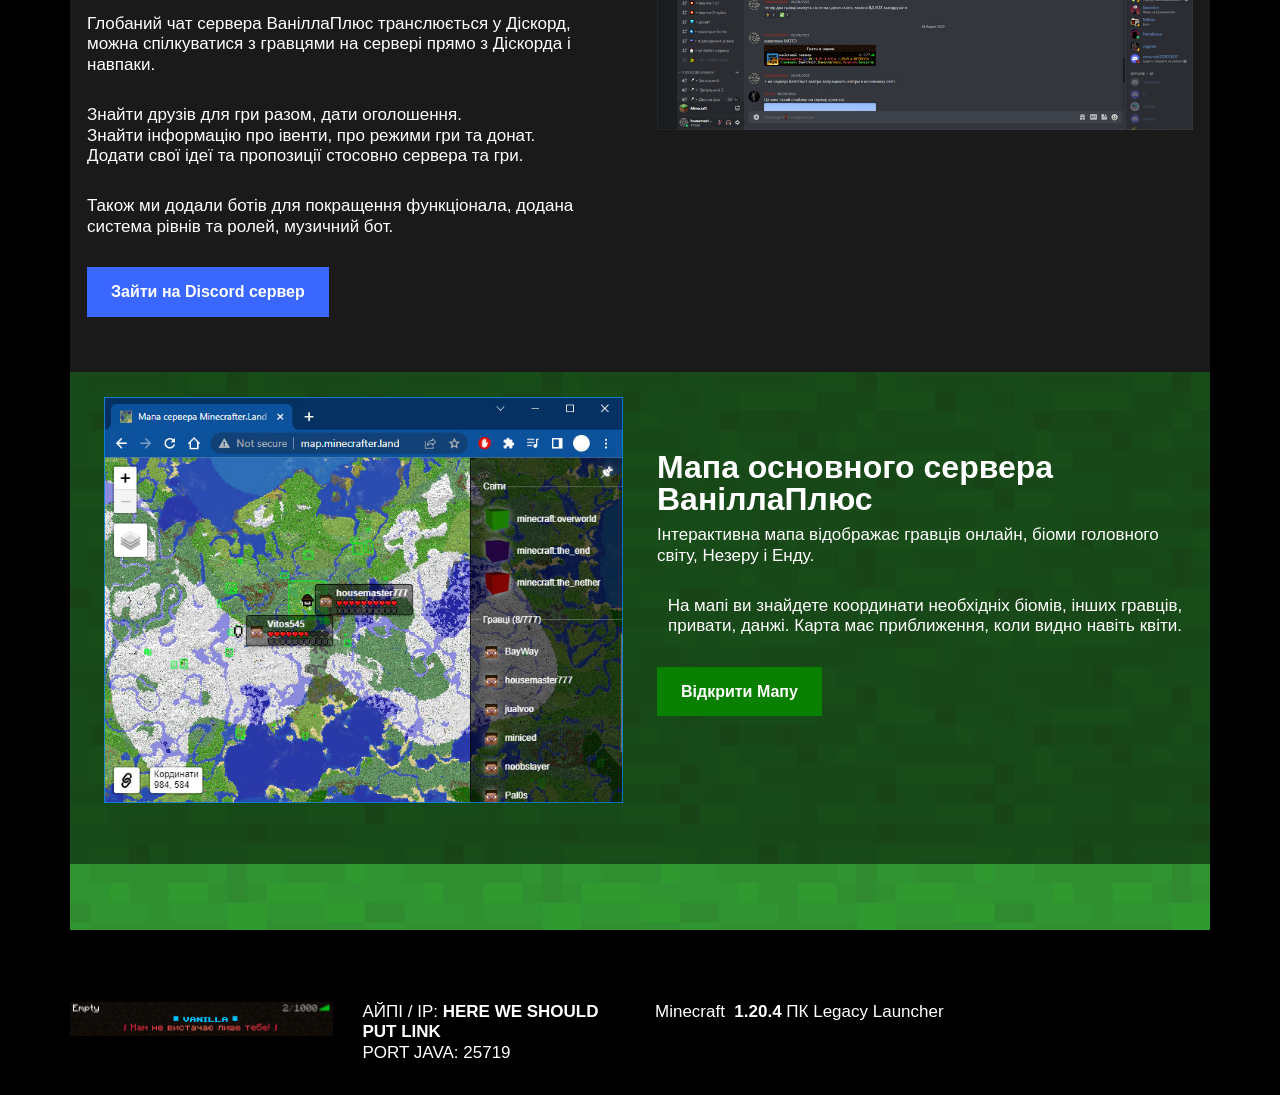
==== commit c0ef2eaf: "Done refactoring" ====
--- a/index.html
+++ b/index.html
@@ -1,13 +1,14 @@
 <!DOCTYPE html>
+<!-- saved from url=(0014)about:internet -->
 <html lang="uk"><head><meta http-equiv="Content-Type" content="text/html; charset=UTF-8">
 
 
 	<meta name="viewport" content="width=device-width, initial-scale=1, minimum-scale=1">
-	<!-- <link rel="profile" href="http://gmpg.org/xfn/11"> -->
-	<title>Сервер Empty</title>
+	<link rel="profile" href="http://gmpg.org/xfn/11">
+	<title>Minecrafter.in.UA – Час майнити на крафтити!</title>
 	<meta name="robots" content="max-image-preview:large">
-	<link rel="dns-prefetch" href=""> <!-- LINK TO MAIN PAGE OF SITE -->
-	<!-- <link rel="dns-prefetch" href="https://s.w.org/"> -->
+	<link rel="dns-prefetch" href="https://minecrafter.in.ua/">
+	<link rel="dns-prefetch" href="https://s.w.org/">
 	<script type="text/javascript">
 		window._wpemojiSettings = {"baseUrl":"https:\/\/s.w.org\/images\/core\/emoji\/13.1.0\/72x72\/","ext":".png","svgUrl":"https:\/\/s.w.org\/images\/core\/emoji\/13.1.0\/svg\/","svgExt":".svg","source":{"concatemoji":"https:\/\/minecrafter.in.ua\/wp-includes\/js\/wp-emoji-release.min.js?ver=5.8.4"}};
 		!function(e,a,t){var n,r,o,i=a.createElement("canvas"),p=i.getContext&&i.getContext("2d");function s(e,t){var a=String.fromCharCode;p.clearRect(0,0,i.width,i.height),p.fillText(a.apply(this,e),0,0);e=i.toDataURL();return p.clearRect(0,0,i.width,i.height),p.fillText(a.apply(this,t),0,0),e===i.toDataURL()}function c(e){var t=a.createElement("script");t.src=e,t.defer=t.type="text/javascript",a.getElementsByTagName("head")[0].appendChild(t)}for(o=Array("flag","emoji"),t.supports={everything:!0,everythingExceptFlag:!0},r=0;r<o.length;r++)t.supports[o[r]]=function(e){if(!p||!p.fillText)return!1;switch(p.textBaseline="top",p.font="600 32px Arial",e){case"flag":return s([127987,65039,8205,9895,65039],[127987,65039,8203,9895,65039])?!1:!s([55356,56826,55356,56819],[55356,56826,8203,55356,56819])&&!s([55356,57332,56128,56423,56128,56418,56128,56421,56128,56430,56128,56423,56128,56447],[55356,57332,8203,56128,56423,8203,56128,56418,8203,56128,56421,8203,56128,56430,8203,56128,56423,8203,56128,56447]);case"emoji":return!s([10084,65039,8205,55357,56613],[10084,65039,8203,55357,56613])}return!1}(o[r]),t.supports.everything=t.supports.everything&&t.supports[o[r]],"flag"!==o[r]&&(t.supports.everythingExceptFlag=t.supports.everythingExceptFlag&&t.supports[o[r]]);t.supports.everythingExceptFlag=t.supports.everythingExceptFlag&&!t.supports.flag,t.DOMReady=!1,t.readyCallback=function(){t.DOMReady=!0},t.supports.everything||(n=function(){t.readyCallback()},a.addEventListener?(a.addEventListener("DOMContentLoaded",n,!1),e.addEventListener("load",n,!1)):(e.attachEvent("onload",n),a.attachEvent("onreadystatechange",function(){"complete"===a.readyState&&t.readyCallback()})),(n=t.source||{}).concatemoji?c(n.concatemoji):n.wpemoji&&n.twemoji&&(c(n.twemoji),c(n.wpemoji)))}(window,document,window._wpemojiSettings);
@@ -204,7 +205,7 @@
 							<div class="hfg-slot left"><div class="builder-item desktop-left"><div class="item--inner builder-item--logo" data-section="title_tagline" data-item-id="logo">
 
 								<div class="site-logo">
-									<a class="brand" href="./index.html" title="Empty Server" aria-label="Empty Server"><div class="title-with-logo"><img width="665" height="668" src="./images/logo_ml_4.jpg" class="neve-site-logo skip-lazy" alt="" loading="lazy" data-variant="logo" srcset="https://minecrafter.in.ua/wp-content/uploads/2022/08/logo_ml_4.jpg 665w, https://minecrafter.in.ua/wp-content/uploads/2022/08/logo_ml_4-300x300.jpg 300w, https://minecrafter.in.ua/wp-content/uploads/2022/08/logo_ml_4-150x150.jpg 150w" sizes="(max-width: 665px) 100vw, 665px"><div class="nv-title-tagline-wrap"><p class="site-title">Empty Server</p></div></div></a></div>
+									<a class="brand" href="https://minecrafter.in.ua/" title="Empty Server" aria-label="Empty Server"><div class="title-with-logo"><img width="665" height="668" src="./index_files/logo_ml_4.jpg" class="neve-site-logo skip-lazy" alt="" loading="lazy" data-variant="logo" srcset="https://minecrafter.in.ua/wp-content/uploads/2022/08/logo_ml_4.jpg 665w, https://minecrafter.in.ua/wp-content/uploads/2022/08/logo_ml_4-300x300.jpg 300w, https://minecrafter.in.ua/wp-content/uploads/2022/08/logo_ml_4-150x150.jpg 150w" sizes="(max-width: 665px) 100vw, 665px"><div class="nv-title-tagline-wrap"><p class="site-title">Empty Server</p></div></div></a></div>
 
 							</div>
 
@@ -212,19 +213,30 @@
 								<div class="nv-nav-wrap">
 									<div role="navigation" class="style-border-bottom nav-menu-primary" aria-label="Головне меню">
 
-										<ul id="nv-primary-navigation-main" class="primary-menu-ul nav-ul"><li id="menu-item-395" class="menu-item menu-item-type-taxonomy menu-item-object-category menu-item-has-children menu-item-395"><a href="https://minecrafter.in.ua/vanillaplus"><span class="menu-item-title-wrap dd-title">/SERVER</span><div role="none" tabindex="-1" class="caret-wrap 1"><span class="caret"><svg aria-label="Dropdown" xmlns="http://www.w3.org/2000/svg" viewBox="0 0 448 512"><path d="M207.029 381.476L12.686 187.132c-9.373-9.373-9.373-24.569 0-33.941l22.667-22.667c9.357-9.357 24.522-9.375 33.901-.04L224 284.505l154.745-154.021c9.379-9.335 24.544-9.317 33.901.04l22.667 22.667c9.373 9.373 9.373 24.569 0 33.941L240.971 381.476c-9.373 9.372-24.569 9.372-33.942 0z"></path></svg></span></div></a>
+										<ul id="nv-primary-navigation-main" class="primary-menu-ul nav-ul"><li id="menu-item-395" class="menu-item menu-item-type-taxonomy menu-item-object-category menu-item-has-children menu-item-395"><a href="https://minecrafter.in.ua/category/servers/"><span class="menu-item-title-wrap dd-title">/SERVER</span><div role="none" tabindex="-1" class="caret-wrap 1"><span class="caret"><svg aria-label="Dropdown" xmlns="http://www.w3.org/2000/svg" viewBox="0 0 448 512"><path d="M207.029 381.476L12.686 187.132c-9.373-9.373-9.373-24.569 0-33.941l22.667-22.667c9.357-9.357 24.522-9.375 33.901-.04L224 284.505l154.745-154.021c9.379-9.335 24.544-9.317 33.901.04l22.667 22.667c9.373 9.373 9.373 24.569 0 33.941L240.971 381.476c-9.373 9.372-24.569 9.372-33.942 0z"></path></svg></span></div></a>
 											<ul class="sub-menu">
-												<li id="menu-item-398" class="menu-item menu-item-type-post_type menu-item-object-post menu-item-398"><a href="https://minecrafter.in.ua/vanillaplus">Сервер Ванілла</a></li>
+												<li id="menu-item-398" class="menu-item menu-item-type-post_type menu-item-object-post menu-item-398"><a href="https://minecrafter.in.ua/vanillaplus/">Сервер ВаніллаПлюс</a></li>
+												<li id="menu-item-1548" class="menu-item menu-item-type-post_type menu-item-object-post menu-item-1548"><a href="https://minecrafter.in.ua/vanillaplusx/">Сервер ВаніллаПлюс VХ</a></li>
+												<li id="menu-item-397" class="menu-item menu-item-type-post_type menu-item-object-post menu-item-397"><a href="https://minecrafter.in.ua/whitelist/">Сервер ВайтЛист</a></li>
+												<li id="menu-item-1547" class="menu-item menu-item-type-post_type menu-item-object-post menu-item-1547"><a href="https://minecrafter.in.ua/skyblock/">Сервер SkyBlock</a></li>
+												<li id="menu-item-396" class="menu-item menu-item-type-post_type menu-item-object-post menu-item-396"><a href="https://minecrafter.in.ua/anarchy/">Сервер Анархія</a></li>
+												<li id="menu-item-399" class="menu-item menu-item-type-post_type menu-item-object-post menu-item-399"><a href="https://minecrafter.in.ua/creative/">Сервер Креатив</a></li>
+												<li id="menu-item-1368" class="menu-item menu-item-type-post_type menu-item-object-post menu-item-1368"><a href="https://minecrafter.in.ua/planet/">Сервер РП “Планета”</a></li>
+												<li id="menu-item-755" class="menu-item menu-item-type-post_type menu-item-object-post menu-item-755"><a href="https://minecrafter.in.ua/play/">Як увійти на Сервер</a></li>
+												<li id="menu-item-973" class="menu-item menu-item-type-post_type menu-item-object-post menu-item-973"><a href="https://minecrafter.in.ua/youtube/">“Ютюберка”</a></li>
 											</ul>
 										</li>
-											<li id="menu-item-380" class="menu-item menu-item-type-taxonomy menu-item-object-category menu-item-has-children menu-item-380"><a href=""><span class="menu-item-title-wrap dd-title">/DONATE</span><div role="none" tabindex="-1" class="caret-wrap 11"><span class="caret"><svg aria-label="Dropdown" xmlns="http://www.w3.org/2000/svg" viewBox="0 0 448 512"><path d="M207.029 381.476L12.686 187.132c-9.373-9.373-9.373-24.569 0-33.941l22.667-22.667c9.357-9.357 24.522-9.375 33.901-.04L224 284.505l154.745-154.021c9.379-9.335 24.544-9.317 33.901.04l22.667 22.667c9.373 9.373 9.373 24.569 0 33.941L240.971 381.476c-9.373 9.372-24.569 9.372-33.942 0z"></path></svg></span></div></a>
+											<li id="menu-item-380" class="menu-item menu-item-type-taxonomy menu-item-object-category menu-item-has-children menu-item-380"><a href="https://minecrafter.in.ua/category/donate/"><span class="menu-item-title-wrap dd-title">/DONATE</span><div role="none" tabindex="-1" class="caret-wrap 11"><span class="caret"><svg aria-label="Dropdown" xmlns="http://www.w3.org/2000/svg" viewBox="0 0 448 512"><path d="M207.029 381.476L12.686 187.132c-9.373-9.373-9.373-24.569 0-33.941l22.667-22.667c9.357-9.357 24.522-9.375 33.901-.04L224 284.505l154.745-154.021c9.379-9.335 24.544-9.317 33.901.04l22.667 22.667c9.373 9.373 9.373 24.569 0 33.941L240.971 381.476c-9.373 9.372-24.569 9.372-33.942 0z"></path></svg></span></div></a>
 												<ul class="sub-menu">
-													<li id="menu-item-1159" class="menu-item menu-item-type-post_type menu-item-object-post menu-item-1159"><a href="">Донат на сервері</a></li>
+													<li id="menu-item-426" class="menu-item menu-item-type-post_type menu-item-object-post menu-item-426"><a href="https://minecrafter.in.ua/autodonate/">Як працює Авто-Донат</a></li>
+													<li id="menu-item-1159" class="menu-item menu-item-type-post_type menu-item-object-post menu-item-1159"><a href="https://minecrafter.in.ua/donate_vanillaplus/">Донат на сервері Ванілла Плюс 1.20</a></li>
+													<li id="menu-item-415" class="menu-item menu-item-type-post_type menu-item-object-post menu-item-415"><a href="https://minecrafter.in.ua/donate_creative/">Донат на сервері Креатив</a></li>
+													<li id="menu-item-991" class="menu-item menu-item-type-post_type menu-item-object-post menu-item-991"><a href="https://minecrafter.in.ua/donate_anarchy/">Донат на сервері Анархія</a></li>
 												</ul>
 											</li>
-											<li id="menu-item-728" class="menu-item menu-item-type-taxonomy menu-item-object-category menu-item-728"><a href="./index-rules.html">Правила</a></li>
-											<li id="menu-item-598" class="menu-item menu-item-type-taxonomy menu-item-object-category menu-item-598"><a href="">FAQ</a></li>
-											<li id="menu-item-19" class="menu-item menu-item-type-custom menu-item-object-custom menu-item-19"><a target="_blank" rel="noopener" href="http://m14.joinserver.xyz:25604">Мапа ВаніллаПлюс</a></li>
+											<li id="menu-item-728" class="menu-item menu-item-type-taxonomy menu-item-object-category menu-item-728"><a href="https://minecrafter.in.ua/category/rules/">Правила</a></li>
+											<li id="menu-item-598" class="menu-item menu-item-type-taxonomy menu-item-object-category menu-item-598"><a href="https://minecrafter.in.ua/category/faq/">FAQ</a></li>
+											<li id="menu-item-19" class="menu-item menu-item-type-custom menu-item-object-custom menu-item-19"><a target="_blank" rel="noopener" href="http://map.minecrafter.in.ua/">Мапа ВаніллаПлюс</a></li>
 										</ul>	</div>
 								</div>
 
@@ -264,7 +276,7 @@
 							<div class="hfg-slot left"><div class="builder-item tablet-left mobile-left"><div class="item--inner builder-item--logo" data-section="title_tagline" data-item-id="logo">
 
 								<div class="site-logo">
-									<a class="brand" href="./index.html" title="Empty Server" aria-label="Empty Server"><div class="title-with-logo"><img width="665" height="668" src="./images/logo_ml_4.jpg" class="neve-site-logo skip-lazy" alt="" loading="lazy" data-variant="logo" sizes="(max-width: 665px) 100vw, 665px"><div class="nv-title-tagline-wrap"><p class="site-title">Empty Server</p></div></div></a></div>
+									<a class="brand" href="https://minecrafter.in.ua/" title="Empty Server" aria-label="Empty Server"><div class="title-with-logo"><img width="665" height="668" src="./images/logo_ml_4.jpg" class="neve-site-logo skip-lazy" alt="" loading="lazy" data-variant="logo" sizes="(max-width: 665px) 100vw, 665px"><div class="nv-title-tagline-wrap"><p class="site-title">Empty Server</p></div></div></a></div>
 
 							</div>
 
@@ -337,19 +349,30 @@
 							<div class="nv-nav-wrap">
 								<div role="navigation" class="style-border-bottom nav-menu-primary" aria-label="Головне меню">
 
-									<ul id="nv-primary-navigation-sidebar" class="primary-menu-ul nav-ul dropdowns-expanded"><li class="menu-item menu-item-type-taxonomy menu-item-object-category menu-item-has-children menu-item-395"><div class="wrap"><a href="https://minecrafter.in.ua/vanillaplus/"><span class="menu-item-title-wrap dd-title">/SERVER</span></a><button tabindex="0" type="button" class="caret-wrap navbar-toggle 1"><span class="caret"><svg aria-label="Dropdown" xmlns="http://www.w3.org/2000/svg" viewBox="0 0 448 512"><path d="M207.029 381.476L12.686 187.132c-9.373-9.373-9.373-24.569 0-33.941l22.667-22.667c9.357-9.357 24.522-9.375 33.901-.04L224 284.505l154.745-154.021c9.379-9.335 24.544-9.317 33.901.04l22.667 22.667c9.373 9.373 9.373 24.569 0 33.941L240.971 381.476c-9.373 9.372-24.569 9.372-33.942 0z"></path></svg></span></button></div>
+									<ul id="nv-primary-navigation-sidebar" class="primary-menu-ul nav-ul dropdowns-expanded"><li class="menu-item menu-item-type-taxonomy menu-item-object-category menu-item-has-children menu-item-395"><div class="wrap"><a href="https://minecrafter.in.ua/category/servers/"><span class="menu-item-title-wrap dd-title">/SERVER</span></a><button tabindex="0" type="button" class="caret-wrap navbar-toggle 1"><span class="caret"><svg aria-label="Dropdown" xmlns="http://www.w3.org/2000/svg" viewBox="0 0 448 512"><path d="M207.029 381.476L12.686 187.132c-9.373-9.373-9.373-24.569 0-33.941l22.667-22.667c9.357-9.357 24.522-9.375 33.901-.04L224 284.505l154.745-154.021c9.379-9.335 24.544-9.317 33.901.04l22.667 22.667c9.373 9.373 9.373 24.569 0 33.941L240.971 381.476c-9.373 9.372-24.569 9.372-33.942 0z"></path></svg></span></button></div>
 										<ul class="sub-menu">
 											<li class="menu-item menu-item-type-post_type menu-item-object-post menu-item-398"><a href="https://minecrafter.in.ua/vanillaplus/">Сервер ВаніллаПлюс</a></li>
+											<li class="menu-item menu-item-type-post_type menu-item-object-post menu-item-1548"><a href="https://minecrafter.in.ua/vanillaplusx/">Сервер ВаніллаПлюс VХ</a></li>
+											<li class="menu-item menu-item-type-post_type menu-item-object-post menu-item-397"><a href="https://minecrafter.in.ua/whitelist/">Сервер ВайтЛист</a></li>
+											<li class="menu-item menu-item-type-post_type menu-item-object-post menu-item-1547"><a href="https://minecrafter.in.ua/skyblock/">Сервер SkyBlock</a></li>
+											<li class="menu-item menu-item-type-post_type menu-item-object-post menu-item-396"><a href="https://minecrafter.in.ua/anarchy/">Сервер Анархія</a></li>
+											<li class="menu-item menu-item-type-post_type menu-item-object-post menu-item-399"><a href="https://minecrafter.in.ua/creative/">Сервер Креатив</a></li>
+											<li class="menu-item menu-item-type-post_type menu-item-object-post menu-item-1368"><a href="https://minecrafter.in.ua/planet/">Сервер РП “Планета”</a></li>
+											<li class="menu-item menu-item-type-post_type menu-item-object-post menu-item-755"><a href="https://minecrafter.in.ua/play/">Як увійти на Сервер</a></li>
+											<li class="menu-item menu-item-type-post_type menu-item-object-post menu-item-973"><a href="https://minecrafter.in.ua/youtube/">“Ютюберка”</a></li>
 										</ul>
 									</li>
-										<li class="menu-item menu-item-type-taxonomy menu-item-object-category menu-item-has-children menu-item-380"><div class="wrap"><a href=""><span class="menu-item-title-wrap dd-title">/DONATE</span></a><button tabindex="0" type="button" class="caret-wrap navbar-toggle 11"><span class="caret"><svg aria-label="Dropdown" xmlns="http://www.w3.org/2000/svg" viewBox="0 0 448 512"><path d="M207.029 381.476L12.686 187.132c-9.373-9.373-9.373-24.569 0-33.941l22.667-22.667c9.357-9.357 24.522-9.375 33.901-.04L224 284.505l154.745-154.021c9.379-9.335 24.544-9.317 33.901.04l22.667 22.667c9.373 9.373 9.373 24.569 0 33.941L240.971 381.476c-9.373 9.372-24.569 9.372-33.942 0z"></path></svg></span></button></div>
+										<li class="menu-item menu-item-type-taxonomy menu-item-object-category menu-item-has-children menu-item-380"><div class="wrap"><a href="https://minecrafter.in.ua/category/donate/"><span class="menu-item-title-wrap dd-title">/DONATE</span></a><button tabindex="0" type="button" class="caret-wrap navbar-toggle 11"><span class="caret"><svg aria-label="Dropdown" xmlns="http://www.w3.org/2000/svg" viewBox="0 0 448 512"><path d="M207.029 381.476L12.686 187.132c-9.373-9.373-9.373-24.569 0-33.941l22.667-22.667c9.357-9.357 24.522-9.375 33.901-.04L224 284.505l154.745-154.021c9.379-9.335 24.544-9.317 33.901.04l22.667 22.667c9.373 9.373 9.373 24.569 0 33.941L240.971 381.476c-9.373 9.372-24.569 9.372-33.942 0z"></path></svg></span></button></div>
 											<ul class="sub-menu">
-												<li class="menu-item menu-item-type-post_type menu-item-object-post menu-item-1159"><a href="">Донат на сервері</a></li>
+												<li class="menu-item menu-item-type-post_type menu-item-object-post menu-item-426"><a href="https://minecrafter.in.ua/autodonate/">Як працює Авто-Донат</a></li>
+												<li class="menu-item menu-item-type-post_type menu-item-object-post menu-item-1159"><a href="https://minecrafter.in.ua/donate_vanillaplus/">Донат на сервері Ванілла Плюс 1.20</a></li>
+												<li class="menu-item menu-item-type-post_type menu-item-object-post menu-item-415"><a href="https://minecrafter.in.ua/donate_creative/">Донат на сервері Креатив</a></li>
+												<li class="menu-item menu-item-type-post_type menu-item-object-post menu-item-991"><a href="https://minecrafter.in.ua/donate_anarchy/">Донат на сервері Анархія</a></li>
 											</ul>
 										</li>
-										<li class="menu-item menu-item-type-taxonomy menu-item-object-category menu-item-728"><a href="./index-rules.html">Правила</a></li>
-										<li class="menu-item menu-item-type-taxonomy menu-item-object-category menu-item-598"><a href="">FAQ</a></li>
-										<li class="menu-item menu-item-type-custom menu-item-object-custom menu-item-19"><a target="_blank" rel="noopener" href="">Мапа ВаніллаПлюс</a></li>
+										<li class="menu-item menu-item-type-taxonomy menu-item-object-category menu-item-728"><a href="https://minecrafter.in.ua/category/rules/">Правила</a></li>
+										<li class="menu-item menu-item-type-taxonomy menu-item-object-category menu-item-598"><a href="https://minecrafter.in.ua/category/faq/">FAQ</a></li>
+										<li class="menu-item menu-item-type-custom menu-item-object-custom menu-item-19"><a target="_blank" rel="noopener" href="http://map.minecrafter.in.ua/">Мапа ВаніллаПлюс</a></li>
 									</ul>	</div>
 							</div>
 
@@ -404,21 +427,21 @@
 
 							<div class="wp-block-columns">
 								<div class="wp-block-column">
-									<h3 class="has-text-align-left"><a href="">Ванілла</a></h3>
-
-
-
-									<p>Сервер оснований на ванільних механіках, але доповнений багатьма цікавими плагінами для розширення функцій та можливостей гравців та гри.<br><br>Дозволене pvp, авто-ферми, редстоун.</p>
-								</div>
-
-
-
-								<div class="wp-block-column">
-									<h3 class="has-text-align-left"><a href="">VIP статус</a></h3>
-
-
-
-									<p>На сервері є статус VIP з багатьма додатковими функціями. Такі як: /crawl, /chatcolor і тд.</p>
+									<h3 class="has-text-align-left"><a href="https://minecrafter.in.ua/vanillaplus/">Особливість</a></h3>
+
+
+
+									<p>Сервер оснований на ванільних механіках, але доповнений багатьма цікавими плагінами для розширення функцій та можливостей гравців та гри.<br>Працює різноманітний донат.<br>Додані привати, економіка, клани, кейси, варпи та телепорти, rtp, магазини та багато іншого.<br>Дозволене pvp, авто-ферми, редстоун.<br>Відключено гриф та чити.</p>
+								</div>
+
+
+
+								<div class="wp-block-column">
+									<h3 class="has-text-align-left"><a href="https://minecrafter.in.ua/creative/">Особливість</a></h3>
+
+
+
+									<p>Сервер з режимом Креатива!<br>Кожному даються ділянки-привати, можна будувати вільно у режимі креатив. <br>Працює донат, статус PRO з багатьма  додатковими функціями, можна перенести свою ділянку на інший сервер.</p>
 
 
 
@@ -428,17 +451,30 @@
 
 
 								<div class="wp-block-column">
-									<h3 class="has-text-align-left"><a href="">Роле-Плей (РП)</a></h3>
-
-
-
-									<p>На сервері є РП. <br/> я хз що тут написати </p>
+									<h3 class="has-text-align-left"><a href="https://minecrafter.in.ua/whitelist/">Особливість</a></h3>
+
+
+
+									<p>Чиста вінілла без плагінів та без донату. <br>Всі механіки без змін та зайвого, як ми любимо, як задумали в Моджанг. <br>Вхід лише по вайт-листу! <br>Без приватів, без вайпів, без грифа, без читів.</p>
 
 
 
 									<p></p>
 								</div>
-								
+
+
+
+								<div class="wp-block-column">
+									<h3 class="has-text-align-left"><a href="https://minecrafter.in.ua/anarchy/">Особливість</a></h3>
+
+
+
+									<p>Чиста вінілла <strong>БЕЗ ПРАВИЛ, БЕЗ АНТИ-ЧИТА</strong>, без плагінів, без донату, без Адмінів!<br>Обережно це реальна анархія та хаос, тут може статися що завгодно!</p>
+
+
+
+									<p></p>
+								</div>
 							</div>
 
 
@@ -455,12 +491,12 @@
 
 
 
-									<h6 class="has-text-align-center has-neve-text-color-color has-text-color">Айпі:<br><nobr><span class="has-inline-color has-neve-link-color-color">m14.joinserver.xyz:25719</span></nobr></h6>
-
-
-
-									<!-- <p class="has-text-align-center">Як зайти на сервер:<br><a href="https://minecrafter.in.ua/play" data-type="URL" data-id="/play">інструкція</a><b> </b></p>
-									-->
+									<h6 class="has-text-align-center has-neve-text-color-color has-text-color">Айпі:<br><nobr><span class="has-inline-color has-neve-link-color-color">PUT HERE LINK</span></nobr></h6>
+
+
+
+									<p class="has-text-align-center">Як зайти на сервер:<br><a href="https://minecrafter.in.ua/play" data-type="URL" data-id="/play">інструкція</a><b> </b></p>
+
 
 
 									<p class="has-text-align-center"></p>
@@ -473,11 +509,11 @@
 
 
 
-									<h4 class="has-text-align-center has-neve-text-color-color has-text-color"> Версія 1.20.4 <br>Fabric</h4>
-
-
-
-									<p class="has-text-align-center"> На сервері використовується версія гри 1.20.4 Fabric. </p>
+									<h4 class="has-text-align-center has-neve-text-color-color has-text-color"> Версія 1.20.4 <br>на Java</h4>
+
+
+
+									<p class="has-text-align-center"> Текст тут. </p>
 								</div>
 
 
@@ -540,7 +576,7 @@
 							<div class="wp-block-group"><div class="wp-block-group__inner-container">
 								<div class="wp-block-columns are-vertically-aligned-center">
 									<div class="wp-block-column is-vertically-aligned-center" style="flex-basis:50%">
-										<div class="wp-block-image"><figure class="alignright size-full is-resized"><a href="http://m14.joinserver.xyz:25604/" target="_blank" rel="noopener"><img loading="lazy" src="./images/map_vanillaplus.jpg" alt="" class="wp-image-525" width="523" height="408" sizes="(max-width: 523px) 100vw, 523px"></a></figure></div>
+										<div class="wp-block-image"><figure class="alignright size-full is-resized"><a href="http://map.minecrafter.in.ua/" target="_blank" rel="noopener"><img loading="lazy" src="./images/map_vanillaplus.jpg" alt="" class="wp-image-525" width="523" height="408" sizes="(max-width: 523px) 100vw, 523px"></a></figure></div>
 									</div>
 
 
@@ -594,20 +630,20 @@
 						<div class="hfg-grid nv-footer-content hfg-grid-top row--wrapper row " data-section="hfg_footer_layout_top">
 							<div class="hfg-slot left"><div class="builder-item desktop-left tablet-left mobile-left"><div class="item--inner builder-item--footer-three-widgets" data-section="neve_sidebar-widgets-footer-three-widgets" data-item-id="footer-three-widgets">
 								<div class="widget-area">
-									<div id="block-16" class="widget widget_block"><a href="" target="_blank"><img src="./images/server_status_ingame.png"></a></div>	</div>
+									<div id="block-16" class="widget widget_block"><a href="https://minecraft.org.ua/minecraft-servers/go/1" target="_blank"><img src="./images/server_status_ingame.png"></a></div>	</div>
 							</div>
 
 							</div></div><div class="hfg-slot c-left"><div class="builder-item desktop-left tablet-left mobile-left"><div class="item--inner builder-item--footer-one-widgets" data-section="neve_sidebar-widgets-footer-one-widgets" data-item-id="footer-one-widgets">
 							<div class="widget-area">
 								<div id="block-18" class="widget widget_block widget_text">
-									<p>АЙПІ / IP:&nbsp;<strong>m14.joinserver.xyz:25719</strong><br>PORT JAVA: 25719</p>
+									<p>АЙПІ / IP:&nbsp;<strong>HERE WE SHOULD PUT LINK</strong><br>PORT JAVA: 25719</p>
 								</div>	</div>
 						</div>
 
 						</div></div><div class="hfg-slot center"><div class="builder-item desktop-left tablet-left mobile-left"><div class="item--inner builder-item--footer-two-widgets" data-section="neve_sidebar-widgets-footer-two-widgets" data-item-id="footer-two-widgets">
 							<div class="widget-area">
 								<div id="block-10" class="widget widget_block widget_text">
-									<p>Minecraft <strong>1.20.4 Fabric</strong>&nbsp;ПК</p>
+									<p>Minecraft&nbsp <strong>1.20.4</strong>&nbsp;ПК Legacy Launcher</p>
 								</div>	</div>
 						</div>
 
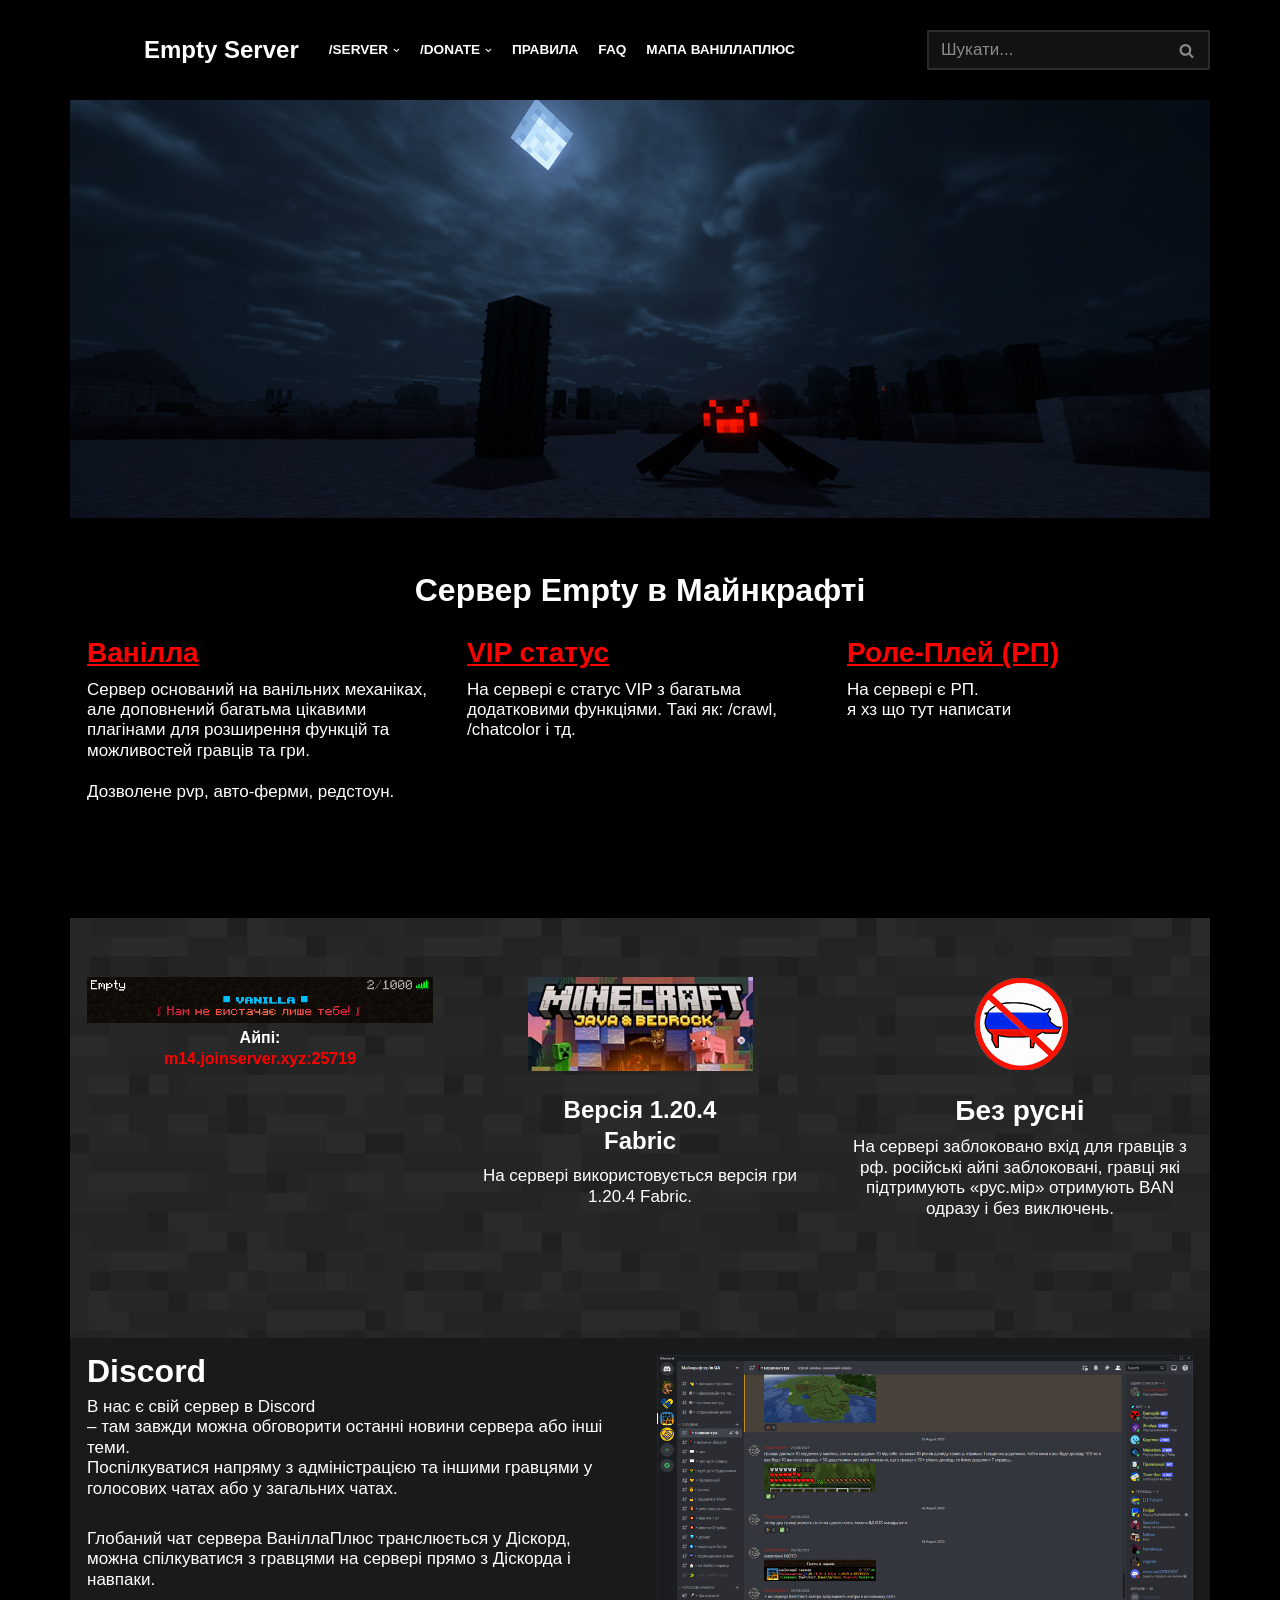
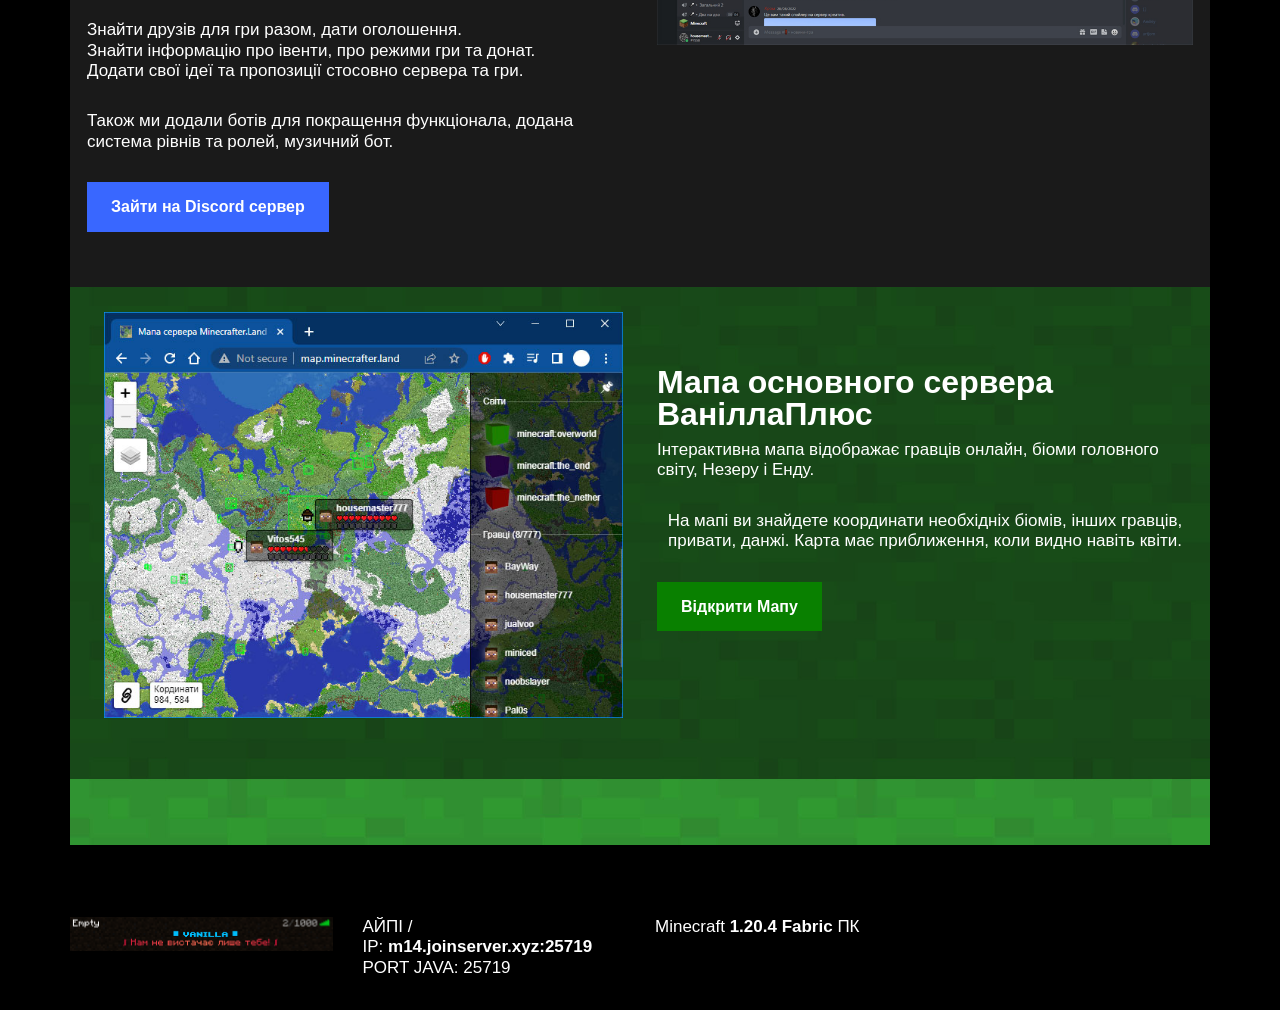
==== commit 1b094dc1: "Merge branch 'staging'" ====
--- a/index.html
+++ b/index.html
@@ -1,14 +1,13 @@
 <!DOCTYPE html>
-<!-- saved from url=(0014)about:internet -->
 <html lang="uk"><head><meta http-equiv="Content-Type" content="text/html; charset=UTF-8">
 
 
 	<meta name="viewport" content="width=device-width, initial-scale=1, minimum-scale=1">
-	<link rel="profile" href="http://gmpg.org/xfn/11">
-	<title>Minecrafter.in.UA – Час майнити на крафтити!</title>
+	<!-- <link rel="profile" href="http://gmpg.org/xfn/11"> -->
+	<title>Сервер Empty</title>
 	<meta name="robots" content="max-image-preview:large">
-	<link rel="dns-prefetch" href="https://minecrafter.in.ua/">
-	<link rel="dns-prefetch" href="https://s.w.org/">
+	<link rel="dns-prefetch" href=""> <!-- LINK TO MAIN PAGE OF SITE -->
+	<!-- <link rel="dns-prefetch" href="https://s.w.org/"> -->
 	<script type="text/javascript">
 		window._wpemojiSettings = {"baseUrl":"https:\/\/s.w.org\/images\/core\/emoji\/13.1.0\/72x72\/","ext":".png","svgUrl":"https:\/\/s.w.org\/images\/core\/emoji\/13.1.0\/svg\/","svgExt":".svg","source":{"concatemoji":"https:\/\/minecrafter.in.ua\/wp-includes\/js\/wp-emoji-release.min.js?ver=5.8.4"}};
 		!function(e,a,t){var n,r,o,i=a.createElement("canvas"),p=i.getContext&&i.getContext("2d");function s(e,t){var a=String.fromCharCode;p.clearRect(0,0,i.width,i.height),p.fillText(a.apply(this,e),0,0);e=i.toDataURL();return p.clearRect(0,0,i.width,i.height),p.fillText(a.apply(this,t),0,0),e===i.toDataURL()}function c(e){var t=a.createElement("script");t.src=e,t.defer=t.type="text/javascript",a.getElementsByTagName("head")[0].appendChild(t)}for(o=Array("flag","emoji"),t.supports={everything:!0,everythingExceptFlag:!0},r=0;r<o.length;r++)t.supports[o[r]]=function(e){if(!p||!p.fillText)return!1;switch(p.textBaseline="top",p.font="600 32px Arial",e){case"flag":return s([127987,65039,8205,9895,65039],[127987,65039,8203,9895,65039])?!1:!s([55356,56826,55356,56819],[55356,56826,8203,55356,56819])&&!s([55356,57332,56128,56423,56128,56418,56128,56421,56128,56430,56128,56423,56128,56447],[55356,57332,8203,56128,56423,8203,56128,56418,8203,56128,56421,8203,56128,56430,8203,56128,56423,8203,56128,56447]);case"emoji":return!s([10084,65039,8205,55357,56613],[10084,65039,8203,55357,56613])}return!1}(o[r]),t.supports.everything=t.supports.everything&&t.supports[o[r]],"flag"!==o[r]&&(t.supports.everythingExceptFlag=t.supports.everythingExceptFlag&&t.supports[o[r]]);t.supports.everythingExceptFlag=t.supports.everythingExceptFlag&&!t.supports.flag,t.DOMReady=!1,t.readyCallback=function(){t.DOMReady=!0},t.supports.everything||(n=function(){t.readyCallback()},a.addEventListener?(a.addEventListener("DOMContentLoaded",n,!1),e.addEventListener("load",n,!1)):(e.attachEvent("onload",n),a.attachEvent("onreadystatechange",function(){"complete"===a.readyState&&t.readyCallback()})),(n=t.source||{}).concatemoji?c(n.concatemoji):n.wpemoji&&n.twemoji&&(c(n.twemoji),c(n.wpemoji)))}(window,document,window._wpemojiSettings);
@@ -205,7 +204,7 @@
 							<div class="hfg-slot left"><div class="builder-item desktop-left"><div class="item--inner builder-item--logo" data-section="title_tagline" data-item-id="logo">
 
 								<div class="site-logo">
-									<a class="brand" href="https://minecrafter.in.ua/" title="Empty Server" aria-label="Empty Server"><div class="title-with-logo"><img width="665" height="668" src="./index_files/logo_ml_4.jpg" class="neve-site-logo skip-lazy" alt="" loading="lazy" data-variant="logo" srcset="https://minecrafter.in.ua/wp-content/uploads/2022/08/logo_ml_4.jpg 665w, https://minecrafter.in.ua/wp-content/uploads/2022/08/logo_ml_4-300x300.jpg 300w, https://minecrafter.in.ua/wp-content/uploads/2022/08/logo_ml_4-150x150.jpg 150w" sizes="(max-width: 665px) 100vw, 665px"><div class="nv-title-tagline-wrap"><p class="site-title">Empty Server</p></div></div></a></div>
+									<a class="brand" href="./index.html" title="Empty Server" aria-label="Empty Server"><div class="title-with-logo"><img width="665" height="668" src="./images/logo_ml_4.jpg" class="neve-site-logo skip-lazy" alt="" loading="lazy" data-variant="logo" srcset="https://minecrafter.in.ua/wp-content/uploads/2022/08/logo_ml_4.jpg 665w, https://minecrafter.in.ua/wp-content/uploads/2022/08/logo_ml_4-300x300.jpg 300w, https://minecrafter.in.ua/wp-content/uploads/2022/08/logo_ml_4-150x150.jpg 150w" sizes="(max-width: 665px) 100vw, 665px"><div class="nv-title-tagline-wrap"><p class="site-title">Empty Server</p></div></div></a></div>
 
 							</div>
 
@@ -213,30 +212,19 @@
 								<div class="nv-nav-wrap">
 									<div role="navigation" class="style-border-bottom nav-menu-primary" aria-label="Головне меню">
 
-										<ul id="nv-primary-navigation-main" class="primary-menu-ul nav-ul"><li id="menu-item-395" class="menu-item menu-item-type-taxonomy menu-item-object-category menu-item-has-children menu-item-395"><a href="https://minecrafter.in.ua/category/servers/"><span class="menu-item-title-wrap dd-title">/SERVER</span><div role="none" tabindex="-1" class="caret-wrap 1"><span class="caret"><svg aria-label="Dropdown" xmlns="http://www.w3.org/2000/svg" viewBox="0 0 448 512"><path d="M207.029 381.476L12.686 187.132c-9.373-9.373-9.373-24.569 0-33.941l22.667-22.667c9.357-9.357 24.522-9.375 33.901-.04L224 284.505l154.745-154.021c9.379-9.335 24.544-9.317 33.901.04l22.667 22.667c9.373 9.373 9.373 24.569 0 33.941L240.971 381.476c-9.373 9.372-24.569 9.372-33.942 0z"></path></svg></span></div></a>
+										<ul id="nv-primary-navigation-main" class="primary-menu-ul nav-ul"><li id="menu-item-395" class="menu-item menu-item-type-taxonomy menu-item-object-category menu-item-has-children menu-item-395"><a href="https://minecrafter.in.ua/vanillaplus"><span class="menu-item-title-wrap dd-title">/SERVER</span><div role="none" tabindex="-1" class="caret-wrap 1"><span class="caret"><svg aria-label="Dropdown" xmlns="http://www.w3.org/2000/svg" viewBox="0 0 448 512"><path d="M207.029 381.476L12.686 187.132c-9.373-9.373-9.373-24.569 0-33.941l22.667-22.667c9.357-9.357 24.522-9.375 33.901-.04L224 284.505l154.745-154.021c9.379-9.335 24.544-9.317 33.901.04l22.667 22.667c9.373 9.373 9.373 24.569 0 33.941L240.971 381.476c-9.373 9.372-24.569 9.372-33.942 0z"></path></svg></span></div></a>
 											<ul class="sub-menu">
-												<li id="menu-item-398" class="menu-item menu-item-type-post_type menu-item-object-post menu-item-398"><a href="https://minecrafter.in.ua/vanillaplus/">Сервер ВаніллаПлюс</a></li>
-												<li id="menu-item-1548" class="menu-item menu-item-type-post_type menu-item-object-post menu-item-1548"><a href="https://minecrafter.in.ua/vanillaplusx/">Сервер ВаніллаПлюс VХ</a></li>
-												<li id="menu-item-397" class="menu-item menu-item-type-post_type menu-item-object-post menu-item-397"><a href="https://minecrafter.in.ua/whitelist/">Сервер ВайтЛист</a></li>
-												<li id="menu-item-1547" class="menu-item menu-item-type-post_type menu-item-object-post menu-item-1547"><a href="https://minecrafter.in.ua/skyblock/">Сервер SkyBlock</a></li>
-												<li id="menu-item-396" class="menu-item menu-item-type-post_type menu-item-object-post menu-item-396"><a href="https://minecrafter.in.ua/anarchy/">Сервер Анархія</a></li>
-												<li id="menu-item-399" class="menu-item menu-item-type-post_type menu-item-object-post menu-item-399"><a href="https://minecrafter.in.ua/creative/">Сервер Креатив</a></li>
-												<li id="menu-item-1368" class="menu-item menu-item-type-post_type menu-item-object-post menu-item-1368"><a href="https://minecrafter.in.ua/planet/">Сервер РП “Планета”</a></li>
-												<li id="menu-item-755" class="menu-item menu-item-type-post_type menu-item-object-post menu-item-755"><a href="https://minecrafter.in.ua/play/">Як увійти на Сервер</a></li>
-												<li id="menu-item-973" class="menu-item menu-item-type-post_type menu-item-object-post menu-item-973"><a href="https://minecrafter.in.ua/youtube/">“Ютюберка”</a></li>
+												<li id="menu-item-398" class="menu-item menu-item-type-post_type menu-item-object-post menu-item-398"><a href="https://minecrafter.in.ua/vanillaplus">Сервер Ванілла</a></li>
 											</ul>
 										</li>
-											<li id="menu-item-380" class="menu-item menu-item-type-taxonomy menu-item-object-category menu-item-has-children menu-item-380"><a href="https://minecrafter.in.ua/category/donate/"><span class="menu-item-title-wrap dd-title">/DONATE</span><div role="none" tabindex="-1" class="caret-wrap 11"><span class="caret"><svg aria-label="Dropdown" xmlns="http://www.w3.org/2000/svg" viewBox="0 0 448 512"><path d="M207.029 381.476L12.686 187.132c-9.373-9.373-9.373-24.569 0-33.941l22.667-22.667c9.357-9.357 24.522-9.375 33.901-.04L224 284.505l154.745-154.021c9.379-9.335 24.544-9.317 33.901.04l22.667 22.667c9.373 9.373 9.373 24.569 0 33.941L240.971 381.476c-9.373 9.372-24.569 9.372-33.942 0z"></path></svg></span></div></a>
+											<li id="menu-item-380" class="menu-item menu-item-type-taxonomy menu-item-object-category menu-item-has-children menu-item-380"><a href=""><span class="menu-item-title-wrap dd-title">/DONATE</span><div role="none" tabindex="-1" class="caret-wrap 11"><span class="caret"><svg aria-label="Dropdown" xmlns="http://www.w3.org/2000/svg" viewBox="0 0 448 512"><path d="M207.029 381.476L12.686 187.132c-9.373-9.373-9.373-24.569 0-33.941l22.667-22.667c9.357-9.357 24.522-9.375 33.901-.04L224 284.505l154.745-154.021c9.379-9.335 24.544-9.317 33.901.04l22.667 22.667c9.373 9.373 9.373 24.569 0 33.941L240.971 381.476c-9.373 9.372-24.569 9.372-33.942 0z"></path></svg></span></div></a>
 												<ul class="sub-menu">
-													<li id="menu-item-426" class="menu-item menu-item-type-post_type menu-item-object-post menu-item-426"><a href="https://minecrafter.in.ua/autodonate/">Як працює Авто-Донат</a></li>
-													<li id="menu-item-1159" class="menu-item menu-item-type-post_type menu-item-object-post menu-item-1159"><a href="https://minecrafter.in.ua/donate_vanillaplus/">Донат на сервері Ванілла Плюс 1.20</a></li>
-													<li id="menu-item-415" class="menu-item menu-item-type-post_type menu-item-object-post menu-item-415"><a href="https://minecrafter.in.ua/donate_creative/">Донат на сервері Креатив</a></li>
-													<li id="menu-item-991" class="menu-item menu-item-type-post_type menu-item-object-post menu-item-991"><a href="https://minecrafter.in.ua/donate_anarchy/">Донат на сервері Анархія</a></li>
+													<li id="menu-item-1159" class="menu-item menu-item-type-post_type menu-item-object-post menu-item-1159"><a href="">Донат на сервері</a></li>
 												</ul>
 											</li>
-											<li id="menu-item-728" class="menu-item menu-item-type-taxonomy menu-item-object-category menu-item-728"><a href="https://minecrafter.in.ua/category/rules/">Правила</a></li>
-											<li id="menu-item-598" class="menu-item menu-item-type-taxonomy menu-item-object-category menu-item-598"><a href="https://minecrafter.in.ua/category/faq/">FAQ</a></li>
-											<li id="menu-item-19" class="menu-item menu-item-type-custom menu-item-object-custom menu-item-19"><a target="_blank" rel="noopener" href="http://map.minecrafter.in.ua/">Мапа ВаніллаПлюс</a></li>
+											<li id="menu-item-728" class="menu-item menu-item-type-taxonomy menu-item-object-category menu-item-728"><a href="./index-rules.html">Правила</a></li>
+											<li id="menu-item-598" class="menu-item menu-item-type-taxonomy menu-item-object-category menu-item-598"><a href="">FAQ</a></li>
+											<li id="menu-item-19" class="menu-item menu-item-type-custom menu-item-object-custom menu-item-19"><a target="_blank" rel="noopener" href="http://m14.joinserver.xyz:25604">Мапа ВаніллаПлюс</a></li>
 										</ul>	</div>
 								</div>
 
@@ -276,7 +264,7 @@
 							<div class="hfg-slot left"><div class="builder-item tablet-left mobile-left"><div class="item--inner builder-item--logo" data-section="title_tagline" data-item-id="logo">
 
 								<div class="site-logo">
-									<a class="brand" href="https://minecrafter.in.ua/" title="Empty Server" aria-label="Empty Server"><div class="title-with-logo"><img width="665" height="668" src="./images/logo_ml_4.jpg" class="neve-site-logo skip-lazy" alt="" loading="lazy" data-variant="logo" sizes="(max-width: 665px) 100vw, 665px"><div class="nv-title-tagline-wrap"><p class="site-title">Empty Server</p></div></div></a></div>
+									<a class="brand" href="./index.html" title="Empty Server" aria-label="Empty Server"><div class="title-with-logo"><img width="665" height="668" src="./images/logo_ml_4.jpg" class="neve-site-logo skip-lazy" alt="" loading="lazy" data-variant="logo" sizes="(max-width: 665px) 100vw, 665px"><div class="nv-title-tagline-wrap"><p class="site-title">Empty Server</p></div></div></a></div>
 
 							</div>
 
@@ -349,30 +337,19 @@
 							<div class="nv-nav-wrap">
 								<div role="navigation" class="style-border-bottom nav-menu-primary" aria-label="Головне меню">
 
-									<ul id="nv-primary-navigation-sidebar" class="primary-menu-ul nav-ul dropdowns-expanded"><li class="menu-item menu-item-type-taxonomy menu-item-object-category menu-item-has-children menu-item-395"><div class="wrap"><a href="https://minecrafter.in.ua/category/servers/"><span class="menu-item-title-wrap dd-title">/SERVER</span></a><button tabindex="0" type="button" class="caret-wrap navbar-toggle 1"><span class="caret"><svg aria-label="Dropdown" xmlns="http://www.w3.org/2000/svg" viewBox="0 0 448 512"><path d="M207.029 381.476L12.686 187.132c-9.373-9.373-9.373-24.569 0-33.941l22.667-22.667c9.357-9.357 24.522-9.375 33.901-.04L224 284.505l154.745-154.021c9.379-9.335 24.544-9.317 33.901.04l22.667 22.667c9.373 9.373 9.373 24.569 0 33.941L240.971 381.476c-9.373 9.372-24.569 9.372-33.942 0z"></path></svg></span></button></div>
+									<ul id="nv-primary-navigation-sidebar" class="primary-menu-ul nav-ul dropdowns-expanded"><li class="menu-item menu-item-type-taxonomy menu-item-object-category menu-item-has-children menu-item-395"><div class="wrap"><a href="https://minecrafter.in.ua/vanillaplus/"><span class="menu-item-title-wrap dd-title">/SERVER</span></a><button tabindex="0" type="button" class="caret-wrap navbar-toggle 1"><span class="caret"><svg aria-label="Dropdown" xmlns="http://www.w3.org/2000/svg" viewBox="0 0 448 512"><path d="M207.029 381.476L12.686 187.132c-9.373-9.373-9.373-24.569 0-33.941l22.667-22.667c9.357-9.357 24.522-9.375 33.901-.04L224 284.505l154.745-154.021c9.379-9.335 24.544-9.317 33.901.04l22.667 22.667c9.373 9.373 9.373 24.569 0 33.941L240.971 381.476c-9.373 9.372-24.569 9.372-33.942 0z"></path></svg></span></button></div>
 										<ul class="sub-menu">
 											<li class="menu-item menu-item-type-post_type menu-item-object-post menu-item-398"><a href="https://minecrafter.in.ua/vanillaplus/">Сервер ВаніллаПлюс</a></li>
-											<li class="menu-item menu-item-type-post_type menu-item-object-post menu-item-1548"><a href="https://minecrafter.in.ua/vanillaplusx/">Сервер ВаніллаПлюс VХ</a></li>
-											<li class="menu-item menu-item-type-post_type menu-item-object-post menu-item-397"><a href="https://minecrafter.in.ua/whitelist/">Сервер ВайтЛист</a></li>
-											<li class="menu-item menu-item-type-post_type menu-item-object-post menu-item-1547"><a href="https://minecrafter.in.ua/skyblock/">Сервер SkyBlock</a></li>
-											<li class="menu-item menu-item-type-post_type menu-item-object-post menu-item-396"><a href="https://minecrafter.in.ua/anarchy/">Сервер Анархія</a></li>
-											<li class="menu-item menu-item-type-post_type menu-item-object-post menu-item-399"><a href="https://minecrafter.in.ua/creative/">Сервер Креатив</a></li>
-											<li class="menu-item menu-item-type-post_type menu-item-object-post menu-item-1368"><a href="https://minecrafter.in.ua/planet/">Сервер РП “Планета”</a></li>
-											<li class="menu-item menu-item-type-post_type menu-item-object-post menu-item-755"><a href="https://minecrafter.in.ua/play/">Як увійти на Сервер</a></li>
-											<li class="menu-item menu-item-type-post_type menu-item-object-post menu-item-973"><a href="https://minecrafter.in.ua/youtube/">“Ютюберка”</a></li>
 										</ul>
 									</li>
-										<li class="menu-item menu-item-type-taxonomy menu-item-object-category menu-item-has-children menu-item-380"><div class="wrap"><a href="https://minecrafter.in.ua/category/donate/"><span class="menu-item-title-wrap dd-title">/DONATE</span></a><button tabindex="0" type="button" class="caret-wrap navbar-toggle 11"><span class="caret"><svg aria-label="Dropdown" xmlns="http://www.w3.org/2000/svg" viewBox="0 0 448 512"><path d="M207.029 381.476L12.686 187.132c-9.373-9.373-9.373-24.569 0-33.941l22.667-22.667c9.357-9.357 24.522-9.375 33.901-.04L224 284.505l154.745-154.021c9.379-9.335 24.544-9.317 33.901.04l22.667 22.667c9.373 9.373 9.373 24.569 0 33.941L240.971 381.476c-9.373 9.372-24.569 9.372-33.942 0z"></path></svg></span></button></div>
+										<li class="menu-item menu-item-type-taxonomy menu-item-object-category menu-item-has-children menu-item-380"><div class="wrap"><a href=""><span class="menu-item-title-wrap dd-title">/DONATE</span></a><button tabindex="0" type="button" class="caret-wrap navbar-toggle 11"><span class="caret"><svg aria-label="Dropdown" xmlns="http://www.w3.org/2000/svg" viewBox="0 0 448 512"><path d="M207.029 381.476L12.686 187.132c-9.373-9.373-9.373-24.569 0-33.941l22.667-22.667c9.357-9.357 24.522-9.375 33.901-.04L224 284.505l154.745-154.021c9.379-9.335 24.544-9.317 33.901.04l22.667 22.667c9.373 9.373 9.373 24.569 0 33.941L240.971 381.476c-9.373 9.372-24.569 9.372-33.942 0z"></path></svg></span></button></div>
 											<ul class="sub-menu">
-												<li class="menu-item menu-item-type-post_type menu-item-object-post menu-item-426"><a href="https://minecrafter.in.ua/autodonate/">Як працює Авто-Донат</a></li>
-												<li class="menu-item menu-item-type-post_type menu-item-object-post menu-item-1159"><a href="https://minecrafter.in.ua/donate_vanillaplus/">Донат на сервері Ванілла Плюс 1.20</a></li>
-												<li class="menu-item menu-item-type-post_type menu-item-object-post menu-item-415"><a href="https://minecrafter.in.ua/donate_creative/">Донат на сервері Креатив</a></li>
-												<li class="menu-item menu-item-type-post_type menu-item-object-post menu-item-991"><a href="https://minecrafter.in.ua/donate_anarchy/">Донат на сервері Анархія</a></li>
+												<li class="menu-item menu-item-type-post_type menu-item-object-post menu-item-1159"><a href="">Донат на сервері</a></li>
 											</ul>
 										</li>
-										<li class="menu-item menu-item-type-taxonomy menu-item-object-category menu-item-728"><a href="https://minecrafter.in.ua/category/rules/">Правила</a></li>
-										<li class="menu-item menu-item-type-taxonomy menu-item-object-category menu-item-598"><a href="https://minecrafter.in.ua/category/faq/">FAQ</a></li>
-										<li class="menu-item menu-item-type-custom menu-item-object-custom menu-item-19"><a target="_blank" rel="noopener" href="http://map.minecrafter.in.ua/">Мапа ВаніллаПлюс</a></li>
+										<li class="menu-item menu-item-type-taxonomy menu-item-object-category menu-item-728"><a href="./index-rules.html">Правила</a></li>
+										<li class="menu-item menu-item-type-taxonomy menu-item-object-category menu-item-598"><a href="">FAQ</a></li>
+										<li class="menu-item menu-item-type-custom menu-item-object-custom menu-item-19"><a target="_blank" rel="noopener" href="">Мапа ВаніллаПлюс</a></li>
 									</ul>	</div>
 							</div>
 
@@ -427,21 +404,21 @@
 
 							<div class="wp-block-columns">
 								<div class="wp-block-column">
-									<h3 class="has-text-align-left"><a href="https://minecrafter.in.ua/vanillaplus/">Особливість</a></h3>
-
-
-
-									<p>Сервер оснований на ванільних механіках, але доповнений багатьма цікавими плагінами для розширення функцій та можливостей гравців та гри.<br>Працює різноманітний донат.<br>Додані привати, економіка, клани, кейси, варпи та телепорти, rtp, магазини та багато іншого.<br>Дозволене pvp, авто-ферми, редстоун.<br>Відключено гриф та чити.</p>
+									<h3 class="has-text-align-left"><a href="">Ванілла</a></h3>
+
+
+
+									<p>Сервер оснований на ванільних механіках, але доповнений багатьма цікавими плагінами для розширення функцій та можливостей гравців та гри.<br><br>Дозволене pvp, авто-ферми, редстоун.</p>
 								</div>
 
 
 
 								<div class="wp-block-column">
-									<h3 class="has-text-align-left"><a href="https://minecrafter.in.ua/creative/">Особливість</a></h3>
-
-
-
-									<p>Сервер з режимом Креатива!<br>Кожному даються ділянки-привати, можна будувати вільно у режимі креатив. <br>Працює донат, статус PRO з багатьма  додатковими функціями, можна перенести свою ділянку на інший сервер.</p>
+									<h3 class="has-text-align-left"><a href="">VIP статус</a></h3>
+
+
+
+									<p>На сервері є статус VIP з багатьма додатковими функціями. Такі як: /crawl, /chatcolor і тд.</p>
 
 
 
@@ -451,30 +428,17 @@
 
 
 								<div class="wp-block-column">
-									<h3 class="has-text-align-left"><a href="https://minecrafter.in.ua/whitelist/">Особливість</a></h3>
-
-
-
-									<p>Чиста вінілла без плагінів та без донату. <br>Всі механіки без змін та зайвого, як ми любимо, як задумали в Моджанг. <br>Вхід лише по вайт-листу! <br>Без приватів, без вайпів, без грифа, без читів.</p>
+									<h3 class="has-text-align-left"><a href="">Роле-Плей (РП)</a></h3>
+
+
+
+									<p>На сервері є РП. <br/> я хз що тут написати </p>
 
 
 
 									<p></p>
 								</div>
-
-
-
-								<div class="wp-block-column">
-									<h3 class="has-text-align-left"><a href="https://minecrafter.in.ua/anarchy/">Особливість</a></h3>
-
-
-
-									<p>Чиста вінілла <strong>БЕЗ ПРАВИЛ, БЕЗ АНТИ-ЧИТА</strong>, без плагінів, без донату, без Адмінів!<br>Обережно це реальна анархія та хаос, тут може статися що завгодно!</p>
-
-
-
-									<p></p>
-								</div>
+								
 							</div>
 
 
@@ -491,12 +455,12 @@
 
 
 
-									<h6 class="has-text-align-center has-neve-text-color-color has-text-color">Айпі:<br><nobr><span class="has-inline-color has-neve-link-color-color">PUT HERE LINK</span></nobr></h6>
-
-
-
-									<p class="has-text-align-center">Як зайти на сервер:<br><a href="https://minecrafter.in.ua/play" data-type="URL" data-id="/play">інструкція</a><b> </b></p>
-
+									<h6 class="has-text-align-center has-neve-text-color-color has-text-color">Айпі:<br><nobr><span class="has-inline-color has-neve-link-color-color">m14.joinserver.xyz:25719</span></nobr></h6>
+
+
+
+									<!-- <p class="has-text-align-center">Як зайти на сервер:<br><a href="https://minecrafter.in.ua/play" data-type="URL" data-id="/play">інструкція</a><b> </b></p>
+									-->
 
 
 									<p class="has-text-align-center"></p>
@@ -509,11 +473,11 @@
 
 
 
-									<h4 class="has-text-align-center has-neve-text-color-color has-text-color"> Версія 1.20.4 <br>на Java</h4>
-
-
-
-									<p class="has-text-align-center"> Текст тут. </p>
+									<h4 class="has-text-align-center has-neve-text-color-color has-text-color"> Версія 1.20.4 <br>Fabric</h4>
+
+
+
+									<p class="has-text-align-center"> На сервері використовується версія гри 1.20.4 Fabric. </p>
 								</div>
 
 
@@ -576,7 +540,7 @@
 							<div class="wp-block-group"><div class="wp-block-group__inner-container">
 								<div class="wp-block-columns are-vertically-aligned-center">
 									<div class="wp-block-column is-vertically-aligned-center" style="flex-basis:50%">
-										<div class="wp-block-image"><figure class="alignright size-full is-resized"><a href="http://map.minecrafter.in.ua/" target="_blank" rel="noopener"><img loading="lazy" src="./images/map_vanillaplus.jpg" alt="" class="wp-image-525" width="523" height="408" sizes="(max-width: 523px) 100vw, 523px"></a></figure></div>
+										<div class="wp-block-image"><figure class="alignright size-full is-resized"><a href="http://m14.joinserver.xyz:25604/" target="_blank" rel="noopener"><img loading="lazy" src="./images/map_vanillaplus.jpg" alt="" class="wp-image-525" width="523" height="408" sizes="(max-width: 523px) 100vw, 523px"></a></figure></div>
 									</div>
 
 
@@ -630,20 +594,20 @@
 						<div class="hfg-grid nv-footer-content hfg-grid-top row--wrapper row " data-section="hfg_footer_layout_top">
 							<div class="hfg-slot left"><div class="builder-item desktop-left tablet-left mobile-left"><div class="item--inner builder-item--footer-three-widgets" data-section="neve_sidebar-widgets-footer-three-widgets" data-item-id="footer-three-widgets">
 								<div class="widget-area">
-									<div id="block-16" class="widget widget_block"><a href="https://minecraft.org.ua/minecraft-servers/go/1" target="_blank"><img src="./images/server_status_ingame.png"></a></div>	</div>
+									<div id="block-16" class="widget widget_block"><a href="" target="_blank"><img src="./images/server_status_ingame.png"></a></div>	</div>
 							</div>
 
 							</div></div><div class="hfg-slot c-left"><div class="builder-item desktop-left tablet-left mobile-left"><div class="item--inner builder-item--footer-one-widgets" data-section="neve_sidebar-widgets-footer-one-widgets" data-item-id="footer-one-widgets">
 							<div class="widget-area">
 								<div id="block-18" class="widget widget_block widget_text">
-									<p>АЙПІ / IP:&nbsp;<strong>HERE WE SHOULD PUT LINK</strong><br>PORT JAVA: 25719</p>
+									<p>АЙПІ / IP:&nbsp;<strong>m14.joinserver.xyz:25719</strong><br>PORT JAVA: 25719</p>
 								</div>	</div>
 						</div>
 
 						</div></div><div class="hfg-slot center"><div class="builder-item desktop-left tablet-left mobile-left"><div class="item--inner builder-item--footer-two-widgets" data-section="neve_sidebar-widgets-footer-two-widgets" data-item-id="footer-two-widgets">
 							<div class="widget-area">
 								<div id="block-10" class="widget widget_block widget_text">
-									<p>Minecraft&nbsp <strong>1.20.4</strong>&nbsp;ПК Legacy Launcher</p>
+									<p>Minecraft <strong>1.20.4 Fabric</strong>&nbsp;ПК</p>
 								</div>	</div>
 						</div>
 
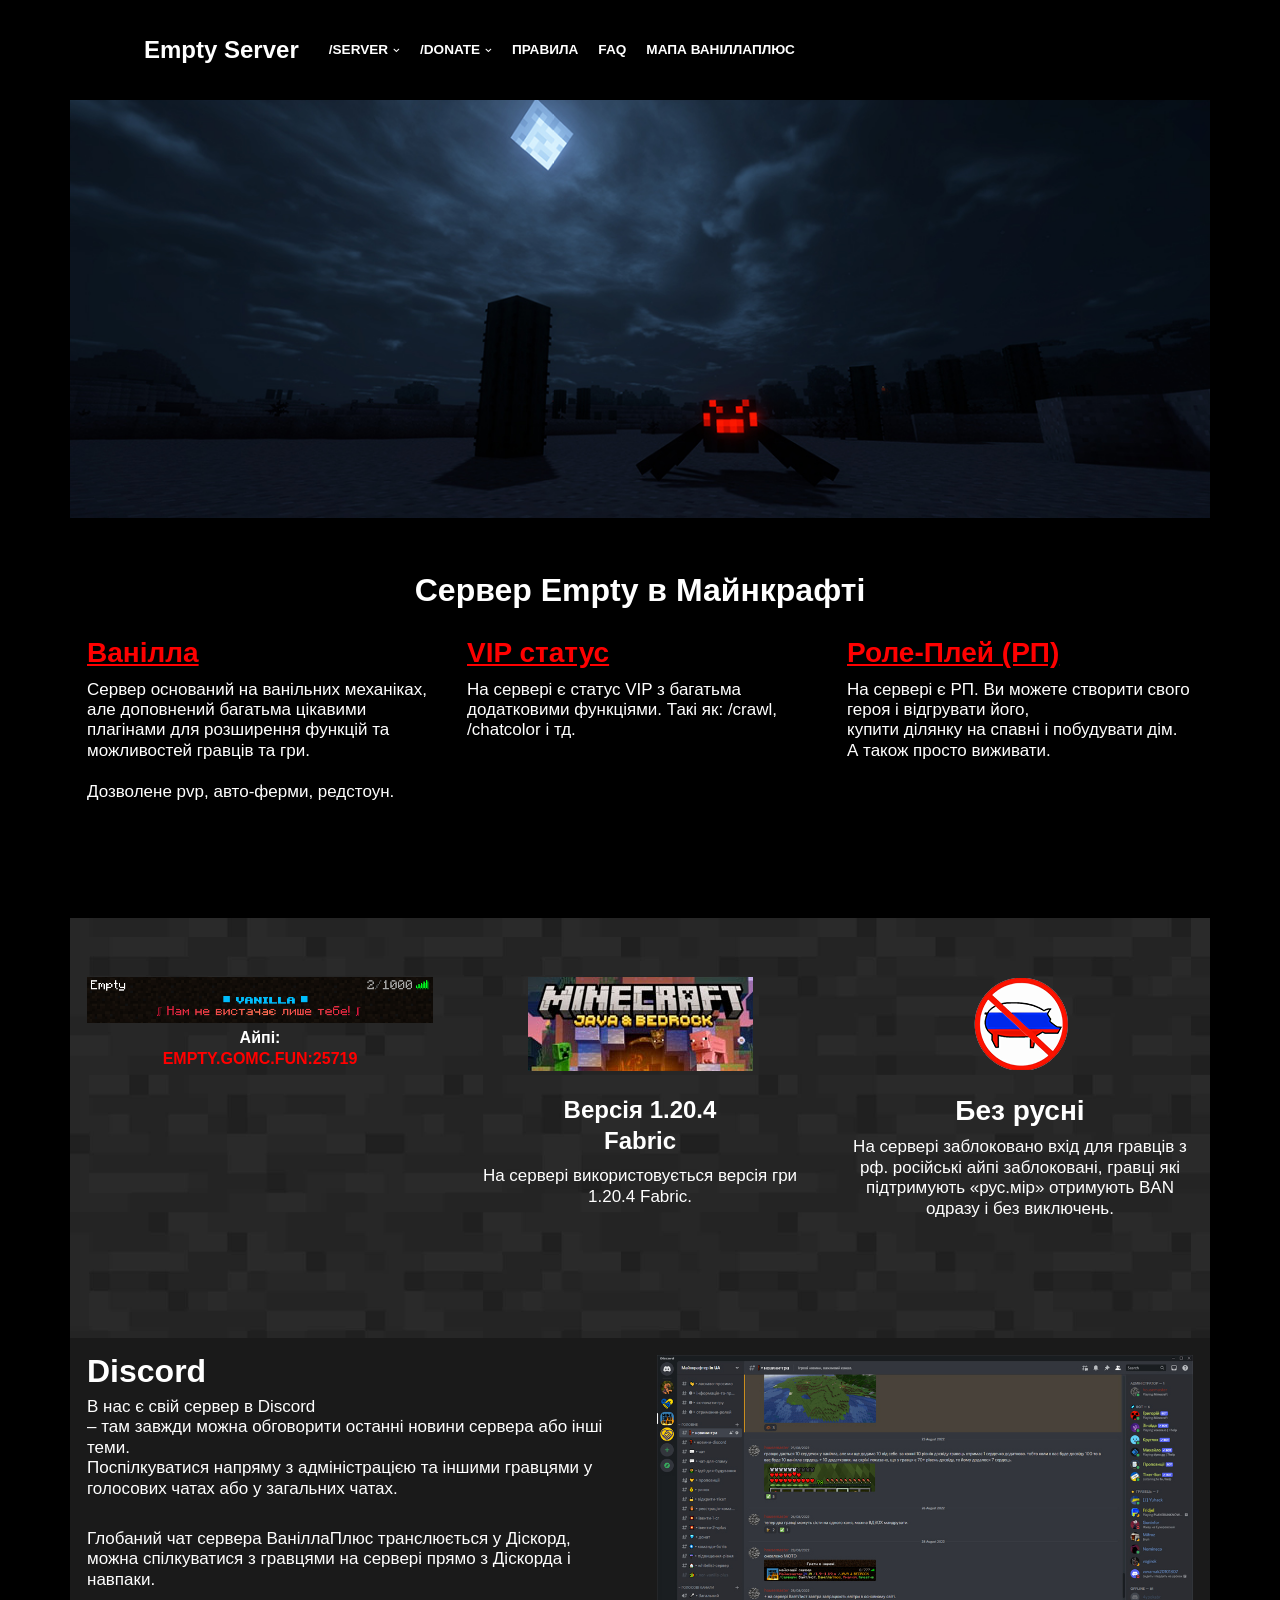
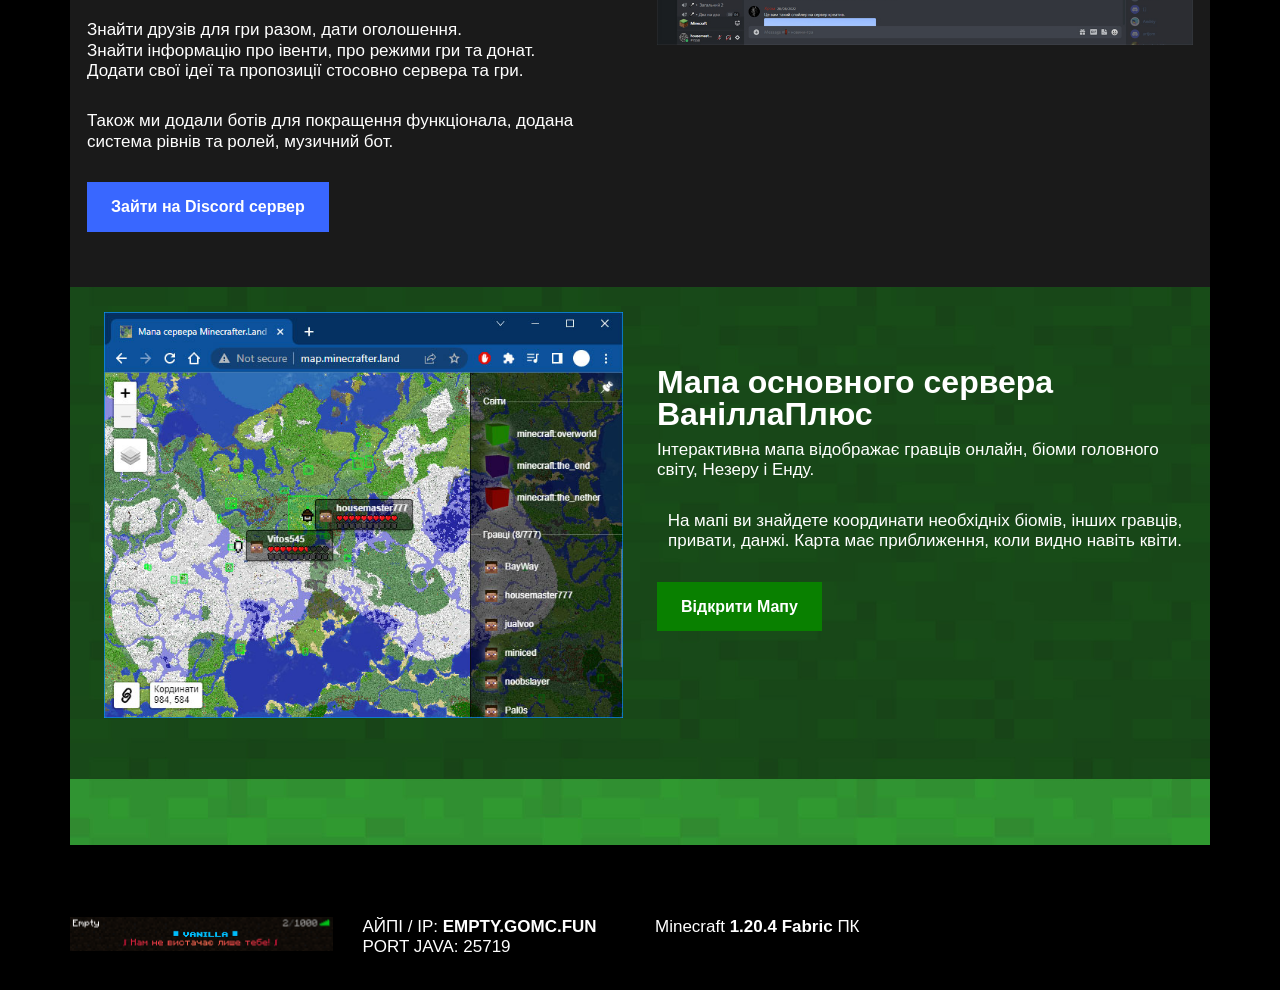
==== commit 0dd6a741: "Finished all pages" ====
--- a/index.html
+++ b/index.html
@@ -6,7 +6,7 @@
 	<!-- <link rel="profile" href="http://gmpg.org/xfn/11"> -->
 	<title>Сервер Empty</title>
 	<meta name="robots" content="max-image-preview:large">
-	<link rel="dns-prefetch" href=""> <!-- LINK TO MAIN PAGE OF SITE -->
+	<link rel="dns-prefetch" href="https://fnanex.github.com/MinecraftEmptySite"> <!-- LINK TO MAIN PAGE OF SITE -->
 	<!-- <link rel="dns-prefetch" href="https://s.w.org/"> -->
 	<script type="text/javascript">
 		window._wpemojiSettings = {"baseUrl":"https:\/\/s.w.org\/images\/core\/emoji\/13.1.0\/72x72\/","ext":".png","svgUrl":"https:\/\/s.w.org\/images\/core\/emoji\/13.1.0\/svg\/","svgExt":".svg","source":{"concatemoji":"https:\/\/minecrafter.in.ua\/wp-includes\/js\/wp-emoji-release.min.js?ver=5.8.4"}};
@@ -212,9 +212,9 @@
 								<div class="nv-nav-wrap">
 									<div role="navigation" class="style-border-bottom nav-menu-primary" aria-label="Головне меню">
 
-										<ul id="nv-primary-navigation-main" class="primary-menu-ul nav-ul"><li id="menu-item-395" class="menu-item menu-item-type-taxonomy menu-item-object-category menu-item-has-children menu-item-395"><a href="https://minecrafter.in.ua/vanillaplus"><span class="menu-item-title-wrap dd-title">/SERVER</span><div role="none" tabindex="-1" class="caret-wrap 1"><span class="caret"><svg aria-label="Dropdown" xmlns="http://www.w3.org/2000/svg" viewBox="0 0 448 512"><path d="M207.029 381.476L12.686 187.132c-9.373-9.373-9.373-24.569 0-33.941l22.667-22.667c9.357-9.357 24.522-9.375 33.901-.04L224 284.505l154.745-154.021c9.379-9.335 24.544-9.317 33.901.04l22.667 22.667c9.373 9.373 9.373 24.569 0 33.941L240.971 381.476c-9.373 9.372-24.569 9.372-33.942 0z"></path></svg></span></div></a>
+										<ul id="nv-primary-navigation-main" class="primary-menu-ul nav-ul"><li id="menu-item-395" class="menu-item menu-item-type-taxonomy menu-item-object-category menu-item-has-children menu-item-395"><a href="./server.html"><span class="menu-item-title-wrap dd-title">/SERVER</span><div role="none" tabindex="-1" class="caret-wrap 1"><span class="caret"><svg aria-label="Dropdown" xmlns="http://www.w3.org/2000/svg" viewBox="0 0 448 512"><path d="M207.029 381.476L12.686 187.132c-9.373-9.373-9.373-24.569 0-33.941l22.667-22.667c9.357-9.357 24.522-9.375 33.901-.04L224 284.505l154.745-154.021c9.379-9.335 24.544-9.317 33.901.04l22.667 22.667c9.373 9.373 9.373 24.569 0 33.941L240.971 381.476c-9.373 9.372-24.569 9.372-33.942 0z"></path></svg></span></div></a>
 											<ul class="sub-menu">
-												<li id="menu-item-398" class="menu-item menu-item-type-post_type menu-item-object-post menu-item-398"><a href="https://minecrafter.in.ua/vanillaplus">Сервер Ванілла</a></li>
+												<li id="menu-item-398" class="menu-item menu-item-type-post_type menu-item-object-post menu-item-398"><a href="./server.html">Сервер Ванілла</a></li>
 											</ul>
 										</li>
 											<li id="menu-item-380" class="menu-item menu-item-type-taxonomy menu-item-object-category menu-item-has-children menu-item-380"><a href=""><span class="menu-item-title-wrap dd-title">/DONATE</span><div role="none" tabindex="-1" class="caret-wrap 11"><span class="caret"><svg aria-label="Dropdown" xmlns="http://www.w3.org/2000/svg" viewBox="0 0 448 512"><path d="M207.029 381.476L12.686 187.132c-9.373-9.373-9.373-24.569 0-33.941l22.667-22.667c9.357-9.357 24.522-9.375 33.901-.04L224 284.505l154.745-154.021c9.379-9.335 24.544-9.317 33.901.04l22.667 22.667c9.373 9.373 9.373 24.569 0 33.941L240.971 381.476c-9.373 9.372-24.569 9.372-33.942 0z"></path></svg></span></div></a>
@@ -222,8 +222,8 @@
 													<li id="menu-item-1159" class="menu-item menu-item-type-post_type menu-item-object-post menu-item-1159"><a href="">Донат на сервері</a></li>
 												</ul>
 											</li>
-											<li id="menu-item-728" class="menu-item menu-item-type-taxonomy menu-item-object-category menu-item-728"><a href="./index-rules.html">Правила</a></li>
-											<li id="menu-item-598" class="menu-item menu-item-type-taxonomy menu-item-object-category menu-item-598"><a href="">FAQ</a></li>
+											<li id="menu-item-728" class="menu-item menu-item-type-taxonomy menu-item-object-category menu-item-728"><a href="./rules.html">Правила</a></li>
+											<li id="menu-item-598" class="menu-item menu-item-type-taxonomy menu-item-object-category menu-item-598"><a href="./faq.html">FAQ</a></li>
 											<li id="menu-item-19" class="menu-item menu-item-type-custom menu-item-object-custom menu-item-19"><a target="_blank" rel="noopener" href="http://m14.joinserver.xyz:25604">Мапа ВаніллаПлюс</a></li>
 										</ul>	</div>
 								</div>
@@ -231,22 +231,6 @@
 							</div>
 
 							</div></div><div class="hfg-slot right"><div class="builder-item desktop-left"><div class="item--inner builder-item--header_search" data-section="header_search" data-item-id="header_search">
-							<div class="component-wrap search-field">
-								<div class="widget widget-search" style="padding: 0;margin: 8px 2px;">
-
-									<form role="search" method="get" class="search-form" action="https://minecrafter.in.ua/">
-										<label>
-											<span class="screen-reader-text">Шукати...</span>
-										</label>
-										<input type="search" class="search-field" aria-label="Пошук" placeholder="Шукати..." value="" name="s">
-										<button type="submit" class="search-submit" aria-label="Пошук">
-		<span class="nv-search-icon-wrap">
-			<span class="nv-icon nv-search">
-				<svg width="15" height="15" viewBox="0 0 1792 1792" xmlns="http://www.w3.org/2000/svg"><path d="M1216 832q0-185-131.5-316.5t-316.5-131.5-316.5 131.5-131.5 316.5 131.5 316.5 316.5 131.5 316.5-131.5 131.5-316.5zm512 832q0 52-38 90t-90 38q-54 0-90-38l-343-342q-179 124-399 124-143 0-273.5-55.5t-225-150-150-225-55.5-273.5 55.5-273.5 150-225 225-150 273.5-55.5 273.5 55.5 225 150 150 225 55.5 273.5q0 220-124 399l343 343q37 37 37 90z"></path></svg>
-			</span></span>
-										</button>
-									</form>
-								</div>
 							</div>
 						</div>
 
@@ -289,21 +273,6 @@
 									<a aria-label="Пошук" href="https://minecrafter.in.ua/#" class="nv-icon nv-search">
 										<svg width="15" height="15" viewBox="0 0 1792 1792" xmlns="http://www.w3.org/2000/svg"><path d="M1216 832q0-185-131.5-316.5t-316.5-131.5-316.5 131.5-131.5 316.5 131.5 316.5 316.5 131.5 316.5-131.5 131.5-316.5zm512 832q0 52-38 90t-90 38q-54 0-90-38l-343-342q-179 124-399 124-143 0-273.5-55.5t-225-150-150-225-55.5-273.5 55.5-273.5 150-225 225-150 273.5-55.5 273.5 55.5 225 150 150 225 55.5 273.5q0 220-124 399l343 343q37 37 37 90z"></path></svg>
 									</a>		<div class="nv-nav-search" aria-label="search">
-									<div class="form-wrap container responsive-search">
-
-										<form role="search" method="get" class="search-form" action="https://minecrafter.in.ua/">
-											<label>
-												<span class="screen-reader-text">Шукати...</span>
-											</label>
-											<input type="search" class="search-field" aria-label="Пошук" placeholder="Шукати..." value="" name="s">
-											<button type="submit" class="search-submit" aria-label="Пошук">
-		<span class="nv-search-icon-wrap">
-			<span class="nv-icon nv-search">
-				<svg width="15" height="15" viewBox="0 0 1792 1792" xmlns="http://www.w3.org/2000/svg"><path d="M1216 832q0-185-131.5-316.5t-316.5-131.5-316.5 131.5-131.5 316.5 131.5 316.5 316.5 131.5 316.5-131.5 131.5-316.5zm512 832q0 52-38 90t-90 38q-54 0-90-38l-343-342q-179 124-399 124-143 0-273.5-55.5t-225-150-150-225-55.5-273.5 55.5-273.5 150-225 225-150 273.5-55.5 273.5 55.5 225 150 150 225 55.5 273.5q0 220-124 399l343 343q37 37 37 90z"></path></svg>
-			</span></span>
-											</button>
-										</form>
-									</div>
 									<div class="close-container container responsive-search">
 										<button class="close-responsive-search" aria-label="Закрити">
 											<svg width="50" height="50" viewBox="0 0 20 20" fill="#555555"><path d="M14.95 6.46L11.41 10l3.54 3.54l-1.41 1.41L10 11.42l-3.53 3.53l-1.42-1.42L8.58 10L5.05 6.47l1.42-1.42L10 8.58l3.54-3.53z"></path></svg>
@@ -337,9 +306,9 @@
 							<div class="nv-nav-wrap">
 								<div role="navigation" class="style-border-bottom nav-menu-primary" aria-label="Головне меню">
 
-									<ul id="nv-primary-navigation-sidebar" class="primary-menu-ul nav-ul dropdowns-expanded"><li class="menu-item menu-item-type-taxonomy menu-item-object-category menu-item-has-children menu-item-395"><div class="wrap"><a href="https://minecrafter.in.ua/vanillaplus/"><span class="menu-item-title-wrap dd-title">/SERVER</span></a><button tabindex="0" type="button" class="caret-wrap navbar-toggle 1"><span class="caret"><svg aria-label="Dropdown" xmlns="http://www.w3.org/2000/svg" viewBox="0 0 448 512"><path d="M207.029 381.476L12.686 187.132c-9.373-9.373-9.373-24.569 0-33.941l22.667-22.667c9.357-9.357 24.522-9.375 33.901-.04L224 284.505l154.745-154.021c9.379-9.335 24.544-9.317 33.901.04l22.667 22.667c9.373 9.373 9.373 24.569 0 33.941L240.971 381.476c-9.373 9.372-24.569 9.372-33.942 0z"></path></svg></span></button></div>
+									<ul id="nv-primary-navigation-sidebar" class="primary-menu-ul nav-ul dropdowns-expanded"><li class="menu-item menu-item-type-taxonomy menu-item-object-category menu-item-has-children menu-item-395"><div class="wrap"><a href="./server.html"><span class="menu-item-title-wrap dd-title">/SERVER</span></a><button tabindex="0" type="button" class="caret-wrap navbar-toggle 1"><span class="caret"><svg aria-label="Dropdown" xmlns="http://www.w3.org/2000/svg" viewBox="0 0 448 512"><path d="M207.029 381.476L12.686 187.132c-9.373-9.373-9.373-24.569 0-33.941l22.667-22.667c9.357-9.357 24.522-9.375 33.901-.04L224 284.505l154.745-154.021c9.379-9.335 24.544-9.317 33.901.04l22.667 22.667c9.373 9.373 9.373 24.569 0 33.941L240.971 381.476c-9.373 9.372-24.569 9.372-33.942 0z"></path></svg></span></button></div>
 										<ul class="sub-menu">
-											<li class="menu-item menu-item-type-post_type menu-item-object-post menu-item-398"><a href="https://minecrafter.in.ua/vanillaplus/">Сервер ВаніллаПлюс</a></li>
+											<li class="menu-item menu-item-type-post_type menu-item-object-post menu-item-398"><a href="./server.html">Сервер ВаніллаПлюс</a></li>
 										</ul>
 									</li>
 										<li class="menu-item menu-item-type-taxonomy menu-item-object-category menu-item-has-children menu-item-380"><div class="wrap"><a href=""><span class="menu-item-title-wrap dd-title">/DONATE</span></a><button tabindex="0" type="button" class="caret-wrap navbar-toggle 11"><span class="caret"><svg aria-label="Dropdown" xmlns="http://www.w3.org/2000/svg" viewBox="0 0 448 512"><path d="M207.029 381.476L12.686 187.132c-9.373-9.373-9.373-24.569 0-33.941l22.667-22.667c9.357-9.357 24.522-9.375 33.901-.04L224 284.505l154.745-154.021c9.379-9.335 24.544-9.317 33.901.04l22.667 22.667c9.373 9.373 9.373 24.569 0 33.941L240.971 381.476c-9.373 9.372-24.569 9.372-33.942 0z"></path></svg></span></button></div>
@@ -347,8 +316,8 @@
 												<li class="menu-item menu-item-type-post_type menu-item-object-post menu-item-1159"><a href="">Донат на сервері</a></li>
 											</ul>
 										</li>
-										<li class="menu-item menu-item-type-taxonomy menu-item-object-category menu-item-728"><a href="./index-rules.html">Правила</a></li>
-										<li class="menu-item menu-item-type-taxonomy menu-item-object-category menu-item-598"><a href="">FAQ</a></li>
+										<li class="menu-item menu-item-type-taxonomy menu-item-object-category menu-item-728"><a href="./rules.html">Правила</a></li>
+										<li class="menu-item menu-item-type-taxonomy menu-item-object-category menu-item-598"><a href="./faq.html">FAQ</a></li>
 										<li class="menu-item menu-item-type-custom menu-item-object-custom menu-item-19"><a target="_blank" rel="noopener" href="">Мапа ВаніллаПлюс</a></li>
 									</ul>	</div>
 							</div>
@@ -432,7 +401,9 @@
 
 
 
-									<p>На сервері є РП. <br/> я хз що тут написати </p>
+									<p>На сервері є РП. Ви можете створити свого героя і відгрувати його, 
+										<br> купити ділянку на спавні і побудувати дім.
+										<br> А також просто виживати.</p>
 
 
 
@@ -455,7 +426,7 @@
 
 
 
-									<h6 class="has-text-align-center has-neve-text-color-color has-text-color">Айпі:<br><nobr><span class="has-inline-color has-neve-link-color-color">m14.joinserver.xyz:25719</span></nobr></h6>
+									<h6 class="has-text-align-center has-neve-text-color-color has-text-color">Айпі:<br><nobr><span class="has-inline-color has-neve-link-color-color">EMPTY.GOMC.FUN:25719</span></nobr></h6>
 
 
 
@@ -600,7 +571,7 @@
 							</div></div><div class="hfg-slot c-left"><div class="builder-item desktop-left tablet-left mobile-left"><div class="item--inner builder-item--footer-one-widgets" data-section="neve_sidebar-widgets-footer-one-widgets" data-item-id="footer-one-widgets">
 							<div class="widget-area">
 								<div id="block-18" class="widget widget_block widget_text">
-									<p>АЙПІ / IP:&nbsp;<strong>m14.joinserver.xyz:25719</strong><br>PORT JAVA: 25719</p>
+									<p>АЙПІ / IP:&nbsp;<strong>EMPTY.GOMC.FUN</strong><br>PORT JAVA: 25719</p>
 								</div>	</div>
 						</div>
 
--- a/css/style-main-new.min.css
+++ b/css/style-main-new.min.css
@@ -1 +1 @@
-.btn,.button,.wp-block-button__link,button,input[type=button],input[type=reset],input[type=submit]{cursor:pointer;box-sizing:border-box;border-color:currentColor;text-align:center;font-family:var(--bodyfontfamily),var(--nv-fallback-ff)}.btn,.button.button-primary,.is-style-primary .wp-block-button__link,.wp-block-search .wp-block-search__button,button,input[type=button],input[type=reset],input[type=submit]{cursor:pointer;box-sizing:border-box;background:var(--primarybtnbg);color:var(--primarybtncolor);border-style:solid;border-color:currentColor;fill:currentColor;border-width:var(--primarybtnborderwidth,0);border-radius:var(--primarybtnborderradius,3px);padding:var(--primarybtnpadding,13px 15px);font-weight:var(--btnfontweight,700);font-size:var(--btnfs,var(--bodyfontsize));line-height:var(--btnlineheight,1.6);letter-spacing:var(--btnletterspacing,var(--bodyletterspacing));text-transform:var(--btntexttransform,none)}.btn:hover,.button.button-primary:hover,.is-style-primary .wp-block-button__link:hover,button:hover,input[type=button]:hover,input[type=reset]:hover,input[type=submit]:hover{background:var(--primarybtnhoverbg);color:var(--primarybtnhovercolor);border-color:var(--primarybtnhovercolor)}.wp-block-button__link{cursor:pointer;box-sizing:border-box;padding:var(--btnpadding,13px 15px);border-radius:var(--primarybtnborderradius,3px);font-weight:var(--btnfontweight,700);font-size:var(--btnfs,var(--bodyfontsize));line-height:var(--btnlineheight,1.6);letter-spacing:var(--btnletterspacing,var(--bodyletterspacing));text-transform:var(--btntexttransform,none)}.button,.button.button-secondary,.is-style-secondary .wp-block-button__link{cursor:pointer;box-sizing:border-box;background-color:var(--secondarybtnbg);color:var(--secondarybtncolor);border-style:solid;border-color:currentColor;fill:currentColor;border-width:var(--secondarybtnborderwidth,0);border-radius:var(--secondarybtnborderradius,3px);padding:var(--secondarybtnpadding,7px 12px);font-weight:var(--btnfontweight,700);font-size:var(--btnfs,var(--bodyfontsize));line-height:var(--btnlineheight,1.6);letter-spacing:var(--btnletterspacing);text-transform:var(--btntexttransform,none)}.button.button-secondary:hover,.button:hover,.is-style-secondary .wp-block-button__link:hover{background-color:var(--secondarybtnhoverbg);color:var(--secondarybtnhovercolor);border-color:var(--secondarybtnhovercolor)}.widget select,.wp-block-search.wp-block-search__button-inside .wp-block-search__inside-wrapper,form input:read-write,form select,form select option,form textarea,form.wp-block-search input.wp-block-search__input{border-style:solid;border-color:var(--formfieldbordercolor);border-width:var(--formfieldborderwidth);border-radius:var(--formfieldborderradius,3px);background:var(--formfieldbgcolor);color:var(--formfieldcolor);padding:var(--formfieldpadding);text-transform:var(--formfieldtexttransform);font-weight:var(--formfieldfontweight);font-family:var(--bodyfontfamily);font-size:var(--formfieldfontsize);letter-spacing:var(--formfieldletterspacing);line-height:var(--formfieldlineheight)}.wpforms-container .wpforms-field-label,form label{font-weight:var(--formlabelfontweight,var(--bodyfontweight));text-transform:var(--formlabeltexttransform);letter-spacing:var(--formlabelletterspacing);line-height:var(--formlabellineheight);font-size:var(--formlabelfontsize,var(--bodyfontsize))}.entry-summary,.nv-meta-list li{font-weight:var(--fontweight);text-transform:var(--texttransform);letter-spacing:var(--letterspacing);line-height:var(--lineheight);font-size:var(--fontsize)}.title.entry-title{font-size:var(--fontsize,var(--h1fontsize));font-weight:var(--fontweight,var(--h1fontweight));line-height:var(--lineheight,var(--h1lineheight));letter-spacing:var(--letterspacing,var(--h1letterspacing));text-transform:var(--texttransform,var(--h1texttransform))}.blog-entry-title{font-size:var(--fontsize,var(--h3fontsize));font-weight:var(--fontweight,var(--h3fontweight));line-height:var(--lineheight,var(--h3lineheight));letter-spacing:var(--letterspacing,var(--h3letterspacing));text-transform:var(--texttransform,var(--h3texttransform))}.comment-reply-title,.comments-title{font-size:var(--fontsize,var(--h4fontsize));font-weight:var(--fontweight,var(--h4fontweight));line-height:var(--lineheight,var(--h4lineheight));letter-spacing:var(--letterspacing,var(--h4letterspacing));text-transform:var(--texttransform,var(--h4texttransform))}.nv-html-content p,blockquote,body,dd,dl,dt,fieldset,figure,h1,h2,h3,h4,h5,h6,hr,html,iframe,legend,li,ol,p,pre,textarea,ul{margin:0;padding:0}h1,h2,h3,h4,h5,h6{font-size:100%;font-weight:400}ul{list-style:none}button,input,select,textarea{margin:0}html{box-sizing:border-box;-ms-overflow-style:scrollbar}*,::after,::before{box-sizing:border-box}audio,embed,img,object,video{height:auto;max-width:100%}iframe{border:0;max-width:100%}table{border-collapse:collapse;border-spacing:0}td,th{padding:0;text-align:left}abbr,acronym{text-decoration:none}mark{background:0;color:var(--nv-text-color)}.container{width:100%;padding-right:15px;padding-left:15px;margin:0 auto;max-width:var(--container)}.w-100{width:100%}.container-fluid{width:100%;margin:0 auto}.container-fluid>div{margin:0 -15px}.row{display:flex;flex-wrap:wrap;margin:0 -15px}.col{padding:0 15px;margin:0 auto;flex-grow:1;max-width:100%}html{font-size:100%}body{background-color:var(--nv-site-bg);color:var(--nv-text-color);font-size:var(--bodyfontsize);line-height:var(--bodylineheight);letter-spacing:var(--bodyletterspacing);font-family:var(--bodyfontfamily),var(--nv-fallback-ff);text-transform:var(--bodytexttransform);font-weight:var(--bodyfontweight);overflow-x:hidden;direction:ltr;-webkit-font-smoothing:antialiased;-moz-osx-font-smoothing:grayscale}h1,h2,h3,h4,h5,h6{margin-bottom:30px;font-family:var(--headingsfontfamily),var(--nv-fallback-ff)}p{margin-bottom:30px}a{--linkdeco:none;color:var(--nv-primary-accent);cursor:pointer;text-decoration:var(--linkdeco)}a:focus,a:hover{opacity:.9;color:var(--nv-secondary-accent)}.entry-content a:not([class]),.nv-comment-content a:not([class]),.nv-template .neve-main a:not([class]),.widget_text a:not([class]){--linkdeco:underline}ins{text-decoration:none}h1{font-size:var(--h1fontsize);font-weight:var(--h1fontweight);line-height:var(--h1lineheight);letter-spacing:var(--h1letterspacing);text-transform:var(--h1texttransform)}h2{font-size:var(--h2fontsize);font-weight:var(--h2fontweight);line-height:var(--h2lineheight);letter-spacing:var(--h2letterspacing);text-transform:var(--h2texttransform)}h3{font-size:var(--h3fontsize);font-weight:var(--h3fontweight);line-height:var(--h3lineheight);letter-spacing:var(--h3letterspacing);text-transform:var(--h3texttransform)}h4{font-size:var(--h4fontsize);font-weight:var(--h4fontweight);line-height:var(--h4lineheight);letter-spacing:var(--h4letterspacing);text-transform:var(--h4texttransform)}h5{font-size:var(--h5fontsize);font-weight:var(--h5fontweight);line-height:var(--h5lineheight);letter-spacing:var(--h5letterspacing);text-transform:var(--h5texttransform)}h6{font-size:var(--h6fontsize);font-weight:var(--h6fontweight);line-height:var(--h6lineheight);letter-spacing:var(--h6letterspacing);text-transform:var(--h6texttransform)}ol,ul{padding-left:var(--listpad,0)}ul{list-style:var(--liststyle,none)}.show-on-focus{position:absolute;width:1px;height:1px;clip:rect(1px,1px,1px,1px);top:32px;background:var(--nv-site-bg);padding:10px 15px}.show-on-focus:focus{z-index:999999;width:auto;height:auto;clip:auto}.screen-reader-text{position:absolute;left:-10000px;top:auto;width:1px;height:1px;overflow:hidden}.nv-icon{fill:currentColor}.nv-search{display:flex}table{border-collapse:separate;border-spacing:0;border-width:1px 0 0 1px;margin:0 0 20px;width:100%;word-break:initial}.wp-block-table{margin-top:30px;margin-bottom:30px}.wp-block-table figcaption{margin:15px auto;text-align:center}.wp-block-table.is-style-stripes{border:0}.wp-block-table.is-style-stripes tbody tr:nth-child(odd){background-color:var(--nv-light-bg)}td,th{padding:20px}th{padding-bottom:10px}td{font-size:.9em;border-bottom:2px solid var(--nv-text-color)}.wp-block-separator{border-bottom:0;border-top:2px solid}.wp-block-separator.is-style-wide{border-width:4px}.wp-block-separator.is-style-dots{border-top:4px dotted}.wp-block-separator.is-style-dots::before{content:none}.alignfull{width:100vw;max-width:100vw;margin-left:calc(50% - 50vw);margin-right:calc(50% - 50vw);padding:0 7.5px}.alignwide{width:98vw;max-width:98vw;margin-left:calc(50% - 49vw);margin-right:calc(50% - 49vw)}.nv-sidebar-left .alignfull,.nv-sidebar-left .alignwide,.nv-sidebar-right .alignfull,.nv-sidebar-right .alignwide{max-width:100%;margin-left:auto;margin-right:auto}blockquote{margin:40px 0;border-color:var(--nv-text-color);border-style:solid;border-width:0 0 0 4px;padding:0 0 0 20px}blockquote p{margin-bottom:10px}blockquote cite{font-style:normal;font-size:.9em!important}blockquote.has-text-align-center{border:0;padding:0}blockquote.has-text-align-right{border-width:0 4px 0 0;padding:0 20px 0 0}blockquote.is-style-large{border:0;padding:0}blockquote.is-style-large.wp-block-quote>p{margin-bottom:20px;font-style:normal;font-size:1.25em}.wp-block-pullquote{margin-top:30px;margin-bottom:30px;border-top:4px solid var(--nv-text-color);border-bottom:4px solid var(--nv-text-color);padding:30px 20px}.wp-block-pullquote p{font-size:1.5em!important}.wp-block-pullquote blockquote{padding-left:0;border-left:0;margin:0}.wp-block-pullquote.alignleft{text-align:left}.wp-block-pullquote.alignright{text-align:right}.wp-block-pullquote.is-style-solid-color{background-color:var(--nv-light-bg)}.wp-block-pullquote.is-style-solid-color blockquote{text-align:inherit;max-width:90%}.wp-block-verse{background-color:inherit;font-size:1.25em;border:0}.has-neve-link-color-color{color:var(--nv-primary-accent)!important}.has-neve-link-color-background-color{background-color:var(--nv-primary-accent)!important}.has-neve-link-hover-color-color{color:var(--nv-secondary-accent)!important}.has-neve-link-hover-color-background-color{background-color:var(--nv-secondary-accent)!important}.has-neve-text-color-color{color:var(--nv-text-color)!important}.has-neve-text-color-background-color{background-color:var(--nv-text-color)!important}.has-nv-site-bg-color{color:var(--nv-site-bg)!important}.has-nv-site-bg-background-color{background-color:var(--nv-site-bg)!important}.has-nv-light-bg-color{color:var(--nv-light-bg)!important}.has-nv-light-bg-background-color{background-color:var(--nv-light-bg)!important}.has-nv-dark-bg-color{color:var(--nv-dark-bg)!important}.has-nv-dark-bg-background-color{background-color:var(--nv-dark-bg)!important}.has-nv-text-dark-bg-color{color:var(--nv-text-dark-bg)!important}.has-nv-text-dark-bg-background-color{background-color:var(--nv-text-dark-bg)!important}.has-nv-c-1-color{color:var(--nv-c-1)!important}.has-nv-c-1-background-color{background-color:var(--nv-c-1)!important}.has-nv-c-2-color{color:var(--nv-c-2)!important}.has-nv-c-2-background-color{background-color:var(--nv-c-2)!important}.site-logo{align-items:center;display:flex}.site-logo img{max-width:var(--maxwidth);display:block;margin:0 auto}.site-logo img[src$=".svg"]{width:var(--maxwidth)}.site-logo .title-with-logo{display:flex;flex-direction:row;align-items:center}.site-logo .title-with-logo>:first-child{margin-right:10px}.site-logo h1,.site-logo p{font-size:24px;font-weight:var(--h1fontweight);line-height:var(--bodylineheight);letter-spacing:var(--bodyletterspacing);text-transform:var(--texttransform,var(--bodytexttransform));margin:0}.site-logo small{display:block}.header-menu-sidebar .nav-ul .sub-menu,.nav-ul li:focus-within>.sub-menu,.nav-ul li:hover>.sub-menu,.sub-menu.dropdown-open{opacity:1;visibility:visible}.caret{transition:.3s ease}.dd-title{flex-grow:var(--flexg);display:flex;align-items:center}.nav-ul{display:flex;flex-wrap:wrap;margin-right:calc(var(--spacing)/ 2 * -1);margin-left:calc(var(--spacing)/ 2 * -1)}.nav-ul li>a{display:flex;align-items:center;min-height:var(--height);color:var(--color);position:relative}.nav-ul a:hover{color:var(--hovercolor)}.nav-ul>li{margin:0 calc(var(--spacing)/ 2)}.nav-ul li{display:block;position:relative}.nav-ul li.current-menu-item>a:not([href*="#"]){color:var(--activecolor)}.nav-ul .caret{display:flex;margin-left:5px;justify-content:center}.nav-ul .caret svg{fill:currentColor;width:.5em;height:.5em}.nav-ul .sub-menu{background:var(--bgcolor,var(--overlaycolor));z-index:100;position:absolute;top:100%;box-shadow:rgba(149,157,165,.2) 0 8px 24px;visibility:hidden;opacity:0;right:0}.nav-ul .sub-menu li{min-width:150px}.nav-ul .sub-menu li>a{padding:10px 20px;white-space:nowrap;display:flex}.nav-ul .sub-menu .sub-menu{left:100%;top:0;right:unset}.header-menu-sidebar .nv-nav-wrap{width:100%}.header-menu-sidebar .nav-ul{flex-direction:column;width:100%}.header-menu-sidebar .nav-ul li{width:100%}.header-menu-sidebar .nav-ul li:not([class*=block])>a{padding:15px 0;white-space:unset}.header-menu-sidebar .nav-ul .caret svg{width:1em;height:1em}.header-menu-sidebar .nav-ul .caret-wrap{margin:-15px 0;padding:15px 15px 15px 10px}.header-menu-sidebar .nav-ul .caret-wrap.dropdown-open .caret{transform:rotateX(180deg)}.header-menu-sidebar .nav-ul .sub-menu{left:unset!important;top:unset!important;right:unset!important;background:0;position:relative;max-width:100%;box-shadow:none;display:none}.header-menu-sidebar .nav-ul .sub-menu.dropdown-open{display:block;padding-left:10px}.header-menu-sidebar .nav-ul.dropdowns-expanded>li>.sub-menu{display:block;padding-left:10px}.header-menu-sidebar .nav-ul.dropdowns-expanded>li>a .caret-wrap{display:none}.nv-nav-wrap ul.primary-menu-ul>li i{margin-top:0;font-size:inherit;width:auto;height:auto}.nv-nav-search{transition:opacity .3s;position:absolute;visibility:hidden;opacity:0;right:0;width:auto;padding:10px;cursor:unset;z-index:100;background-color:var(--nv-site-bg);box-shadow:rgba(149,157,165,.2) 0 8px 24px;display:flex;align-items:center}.nv-nav-search .container{padding:0}.menu-item-nav-search.active .nv-nav-search{opacity:1;visibility:visible}.menu-item-nav-search{cursor:pointer;outline:0}.menu-item-nav-search .nv-icon:hover{color:var(--hovercolor)}.menu-item-nav-search svg{width:var(--iconsize);height:var(--iconsize)}.menu-item-nav-search.minimal{position:relative}.menu-item-nav-search.minimal .search-field{width:200px}.menu-item-nav-search.minimal .nv-nav-search{display:flex;align-items:center;right:auto;left:0;top:100%}.menu-item-nav-search.floating .form-wrap{flex-grow:1}.menu-item-nav-search.floating .nv-nav-search{align-items:unset;transition:top .2s ease-out;position:fixed;top:-100%;left:0}.menu-item-nav-search.floating.active .nv-nav-search{top:0}.menu-item-nav-search.floating .close-container{display:flex}.menu-item-nav-search.floating .close-responsive-search{display:flex;align-items:center;--primarybtnpadding:0 20px}.header-menu-sidebar .menu-item-nav-search.floating .nv-nav-search{position:absolute}.menu-item-nav-search.canvas .nv-nav-search{position:fixed;top:0;bottom:0;width:100%;display:flex;justify-content:center;align-items:center}.menu-item-nav-search.canvas .nv-nav-search .close-container{position:absolute;top:30px;text-align:right}.nav-clickaway-overlay{position:fixed;width:100%;left:0;right:0;top:0;z-index:90;height:100vh}.close-responsive-search{background:0;border:0;--primarybtnhoverbg:0}.close-responsive-search>svg{fill:var(--nv-text-color);width:var(--formfieldfontsize);min-width:25px;min-height:25px}.style-border-bottom a::after{bottom:0}.style-border-top a::after{top:0}.style-border-bottom a:hover::after,.style-border-top a:hover::after,.style-full-height a:hover::after{width:100%}.style-border-bottom a::after,.style-border-top a::after,.style-full-height a::after{position:absolute;content:"";margin:0 auto;width:0;height:2px;transition:all .3s ease;right:0;left:0;pointer-events:none;background-color:var(--hovercolor,currentColor)}.style-full-height a:hover{color:currentColor}.style-full-height a:hover,.style-full-height a:hover i,.style-full-height a:hover span{color:var(--color)!important}.style-full-height a:hover::after{width:calc(100% + var(--spacing))}.header--row .style-full-height .sub-menu a::after{max-width:100%}.style-full-height a{z-index:1}.style-full-height a::after{top:0;bottom:0;left:calc(var(--spacing)/ 2 * -1);right:calc(var(--spacing)/ 2 * -1);height:100%;z-index:-1}.nav-toggle-label{line-height:1;margin:var(--label-margin,0 5px 0 0)}.navbar-toggle-wrapper{align-items:center}.navbar-toggle{--primarybtncolor:var(--color);--primarybtnhovercolor:var(--color);--primarybtnbg:var(--bgcolor, transparent);--primarybtnhoverbg:var(--bgcolor, transparent);--primarybtnborderwidth:var(--borderwidth, 1px);--primarybtnborderradius:var(--borderradius, 0);padding:var(--padding,10px 15px);box-shadow:none;display:flex;align-items:center}.navbar-toggle:focus{outline:1px solid}.icon-bar{background-color:currentColor;transition:all .1s ease;position:relative;display:block;width:15px;height:2px}.icon-bar:nth-child(2){margin:3px 0}.is-menu-sidebar .navbar-toggle .icon-bar:nth-child(1){transform:rotate(45deg);top:5px}.is-menu-sidebar .navbar-toggle .icon-bar:nth-child(2){opacity:0}.is-menu-sidebar .navbar-toggle .icon-bar:nth-child(3){transform:rotate(-45deg);bottom:5px}.wrapper{display:flex;min-height:100vh;flex-direction:column;position:relative;transition:all .3s cubic-bezier(.79,.14,.15,.86)}body>.wrapper:not(.et-fb-iframe-ancestor){overflow:hidden}.neve-main{flex:1 auto}.nv-page-title-wrap .nv-page-title{text-align:var(--textalign,left)}input[type=color],input[type=date],input[type=datetime-local],input[type=datetime],input[type=email],input[type=month],input[type=number],input[type=password],input[type=reset],input[type=search],input[type=submit],input[type=tel],input[type=text],input[type=time],input[type=url],input[type=week],select,textarea{display:inline-block;-webkit-appearance:none;-moz-appearance:none;appearance:none;outline:0;resize:vertical}[tabindex="-1"]:focus,input:read-write:focus,select:focus,textarea:focus{outline:0;box-shadow:0 0 3px 0 var(--nv-secondary-accent);--formfieldbordercolor:var(--nv-secondary-accent)}button,input,select,textarea{line-height:inherit;box-sizing:border-box}::placeholder{color:inherit;opacity:.5}select{min-height:35px;background-repeat:no-repeat;background-position:right;background-size:18px;padding-right:20px!important;background-image:url([data-uri])}label{display:inline-block}fieldset{padding:20px 30px;margin-bottom:20px;border:2px solid var(--nv-light-bg)}fieldset legend{font-weight:700;padding:0 15px;margin-left:-15px}fieldset input[type=password],fieldset input[type=search],fieldset input[type=text],fieldset select,fieldset textarea{width:100%}.widget-search{width:100%;margin:0!important}.search-form{display:flex;max-width:100%;line-height:1;--primarybtnbg:var(--formfieldbgcolor);--primarybtnhoverbg:var(--formfieldbgcolor);--primarybtncolor:var(--formfieldbordercolor);--primarybtnhovercolor:var(--formfieldbordercolor)}.search-form svg{fill:var(--formfieldcolor);width:var(--formfieldfontsize);opacity:.5;height:auto}.search-form .search-submit{display:flex;justify-content:center;align-items:center;min-width:45px;z-index:1;--primarybtnborderwidth:var(--formfieldborderwidth);--primarybtnbordercolor:var(--formfieldbordercolor);--primarybtnborderradius:var(--formfieldborderradius);--primarybtnpadding:var(--formfieldpadding);height:var(--height);border-bottom-left-radius:0;border-top-left-radius:0;border-left:0;position:relative}.search-form .search-submit::before{content:"";display:block;width:3px;height:100%;background-color:var(--formfieldbgcolor);left:-3px;top:0;bottom:0;position:absolute}.search-form .search-field{overflow:hidden;text-overflow:ellipsis;height:var(--height);border-right:0;flex-grow:1;border-top-right-radius:0;border-bottom-right-radius:0;width:calc(100% - 45px);max-width:100%}.search-form .search-field:focus~button{box-shadow:0 0 3px 0 var(--nv-secondary-accent);border-color:var(--nv-secondary-accent)}.nv-meta-list{margin-bottom:20px;font-size:.9em}.nv-meta-list li,.nv-meta-list span{display:inline-block}.nv-meta-list li:not(:last-child)::after,.nv-meta-list span:not(:last-child)::after{content:"/";padding:0 8px}.nv-meta-list .posted-on:not(.nv-show-updated) .updated{display:none}.nv-meta-list .photo{width:var(--avatarsize);height:var(--avatarsize);border-radius:50%;transform:translateY(30%);margin-right:3px}.nv-dynamic-author-meta .photo{width:15px;height:15px;border-radius:50%;transform:translateY(30%)}.entry-title{word-wrap:break-word}.entry-title a{color:var(--nv-text-color)}.nv-index-posts{margin-top:60px}.nv-index-posts .nv-page-title-wrap{margin-top:0}.nv-post-thumbnail-wrap img:not(.photo),.nv-post-thumbnail-wrap>a{display:block}.nv-post-thumbnail-wrap img{box-shadow:var(--boxshadow,none)}.posts-wrapper>article{width:var(--postwidth)}.blog-entry-title{margin-bottom:10px;word-wrap:break-word}.article-content-col{width:100%}.article-content-col .content{width:100%;border-bottom:0 solid;padding-bottom:20px;display:flex;flex-direction:column}.article-content-col .content .button{display:inline-block;align-self:flex-start}.bypostauthor{display:block}.posts-wrapper{display:flex;flex-wrap:wrap;margin-bottom:40px}.excerpt-wrap>:last-child{margin-bottom:0}.layout-grid .content>.blog-entry-title{margin-bottom:10px}.layout-grid .content>*{margin-bottom:20px}.layout-grid .content>:last-child{margin-bottom:0}.nv-non-grid-article{margin-bottom:var(--spacing,60px);display:flex;align-items:flex-end}.nv-non-grid-article .non-grid-content{display:flex;flex-direction:column;flex-grow:1}.nv-non-grid-article .non-grid-content>.blog-entry-title{margin-bottom:10px}.nv-non-grid-article .non-grid-content>*{margin-bottom:20px}.nv-non-grid-article .non-grid-content>:last-child{margin-bottom:0}article{word-break:break-word}body:not(.nv-blog-default) .posts-wrapper{margin-left:calc(-1 * var(--gridspacing,30px)/ 2);margin-right:calc(-1 * var(--gridspacing,30px)/ 2)}body:not(.nv-blog-default) .posts-wrapper article{margin-bottom:calc(var(--gridspacing,30px));padding:0 calc(var(--gridspacing,30px)/ 2)}.nv-loader{height:40px;width:40px;border-radius:50%;border:3px solid var(--nv-primary-accent);border-left:3px solid transparent;animation:spin 1s linear infinite;margin:0 auto;display:none}@keyframes spin{100%{-webkit-transform:rotate(360deg);transform:rotate(360deg)}}.layout-grid,body .layout-grid>.article-content-col{display:flex}.nv-non-grid-article .nv-post-thumbnail-wrap{margin-bottom:20px}.non-grid-content{padding:var(--padding)}.layout-covers .article-content-col,.layout-covers .content,.layout-covers .cover-post{height:100%}.layout-covers .content{border:0;padding-bottom:0}.cover-post{box-shadow:var(--boxshadow,none);position:relative;background-size:cover;display:flex;background-position:center;overflow:hidden}.cover-post::after{background:rgba(0,0,0,.75);content:"";position:absolute;left:0;right:0;top:0;bottom:0}.cover-post img{--boxshadow:none}.cover-post .inner{max-width:100%;min-height:350px;position:relative;z-index:10;padding:25px;display:flex;flex-direction:column;justify-content:flex-end;color:var(--color,#fff);flex-grow:1}.cover-post .inner a:not(.button){color:var(--color,#fff)}.nv-single-post-wrap>div:first-child{margin-top:60px}.nv-single-post-wrap>div:last-child{padding-bottom:30px}.nv-single-post-wrap>div:not(:last-child){margin-bottom:var(--spacing,60px)}.nv-page-title-wrap{margin-top:60px}.entry-header{text-align:var(--textalign,center)}.entry-header .title{margin-bottom:10px}.attachment-neve-blog{display:flex}.nv-post-navigation{display:grid;grid-template-columns:1fr 1fr;grid-gap:20px}.nv-post-navigation span{display:block}.nv-post-navigation .nav-direction{color:var(--nv-text-color);font-size:.8em;text-transform:uppercase}.nv-post-navigation a:hover span:last-child{text-decoration:underline}.nv-post-navigation .next{grid-column:2;text-align:right}.post-pages-links{display:flex;list-style-type:none}.post-pages-links>a:not(:last-child) span,.post-pages-links>span{padding-right:15px}.post-password-form input[type=submit]{margin-top:20px}.nv-tags-list a,.tagcloud a{margin:0 10px 10px 0;font-weight:700;text-transform:uppercase;color:#fff!important;padding:10px;border-radius:4px;background:var(--nv-primary-accent);line-height:1;font-size:.75em!important;display:inline-block}.nv-tags-list span,.tagcloud span{margin-right:10px}.tagcloud{display:flex;flex-wrap:wrap}.page .nv-post-cover{margin-bottom:60px}.nv-post-cover{min-height:var(--height);padding:var(--padding);justify-content:var(--justify,center);display:flex;position:relative;background-size:cover;background-repeat:no-repeat;background-position:center}.nv-post-cover .nv-title-meta-wrap{color:var(--color,var(--nv-text-dark-bg));display:flex;flex-direction:column;z-index:1;align-self:var(--valign,flex-end)}.nv-post-cover .nv-title-meta-wrap>:last-child{margin-bottom:0}.nv-post-cover .nv-title-meta-wrap a{color:var(--color,var(--nv-text-dark-bg))}.nv-post-cover .container{display:flex;justify-content:var(--justify,center);text-align:var(--textalign,center)}.nv-is-boxed{padding:var(--padding);background:var(--bgcolor,var(--nv-light-bg));color:var(--color,var(--nv-text-color))}.nv-is-boxed a{color:var(--color,var(--nv-text-color))}.nv-overlay{background:var(--bgcolor,var(--nv-dark-bg));mix-blend-mode:var(--blendmode,normal);opacity:calc(var(--opacity)/ 100);position:absolute;left:0;right:0;top:0;bottom:0}.nv-comment-content{margin-bottom:0!important}.nv-comment-content>:last-child{margin-bottom:0}#comments li.comment{border-bottom:2px solid;padding-bottom:40px;margin-bottom:40px}#comments article{display:flex}#comments .avatar{border-radius:100%;margin-right:20px}#comments .comment-content{flex-grow:1}#comments input:not([type=submit]):not([type=checkbox]){width:100%}#comments ol{list-style:none}#comments textarea{max-width:100%;width:100%;display:block}#comments .comment-reply-title{margin-bottom:15px}#comments .comment-reply-title small{float:right}.nv-comment-header{display:flex;align-items:center;margin-bottom:30px}.nv-comment-header .vcard{display:grid}.nv-comment-header .vcard a{color:var(--color,var(--nv-text-color))}.nv-comment-header .vcard .author{font-weight:700}.nv-comment-header .vcard time{font-size:.9em;opacity:.7}.nv-comment-header .edit-reply{font-size:.9em;font-weight:700;text-transform:uppercase;margin-left:auto}.comments-title{margin-bottom:80px}.comment-form{display:grid;grid-column-gap:15px;grid-row-gap:10px}.comment-form>p:not(.comment-notes){margin-bottom:0}.comment-form label{display:inline-block}.nv-comments-list{margin-bottom:80px}.nv-comments-list .children li:not(.children){padding-left:40px}ul.page-numbers{display:flex;flex-wrap:wrap}ul.page-numbers li{margin-bottom:15px}ul.page-numbers input[type=submit]{all:unset;cursor:pointer}ul.page-numbers form{display:flex}ul.page-numbers .page-input{line-height:1;margin-right:10px;padding:8px 15px;font-size:var(--bodyfontsize)}ul.page-numbers a,ul.page-numbers input[type=submit],ul.page-numbers span{line-height:1;margin-right:20px;background:var(--nv-light-bg);border-radius:3px;padding:12px 15px;color:var(--nv-text-color);display:block}ul.page-numbers .dots{background:0}ul.page-numbers .current{background:var(--nv-primary-accent);color:var(--nv-text-dark-bg)}dl{margin:20px 0}dl dd{padding-left:30px}dl dt{font-weight:600}.nv-iframe-embed{position:relative;padding-bottom:56.25%;height:0}.nv-iframe-embed iframe{position:absolute;top:0;left:0;width:100%;height:100%}figcaption{font-size:.9em;opacity:.75}code{background:#d0effb;border-radius:5px;border:1px solid var(--nv-light-bg);padding:0 3px;color:#333}pre{display:block;padding:30px;background:var(--nv-light-bg);margin:20px 0;white-space:pre-wrap;font-size:.9em;font-family:Courier,monospace}pre code{border:0;background:0 0}.excerpt-wrap,.nv-content-wrap{--listpad:20px;--liststyle:disc}.excerpt-wrap ol,.excerpt-wrap ul,.nv-content-wrap ol,.nv-content-wrap ul{margin:30px 0}.excerpt-wrap li,.nv-content-wrap li{margin-top:10px}.alignleft{float:left;margin:20px 20px 20px 0}.alignright{float:right;margin:20px 0 20px 20px}.aligncenter{display:block;text-align:center;margin:0 auto}.wp-caption{max-width:100%}.wp-caption-text{text-align:center;font-size:.8em;font-weight:500}.twitter-tweet.twitter-tweet-rendered{padding:15px 0;margin:auto}hr{color:inherit;height:0;border:0;border-top:2px solid;margin:10px 0 20px;display:inline-block;width:100%}audio{display:flex;height:50px}.gallery-columns-1 .gallery-item{width:100%;max-width:100%}.gallery-columns-2 .gallery-item{max-width:48%;width:48%}.gallery-columns-3 .gallery-item{max-width:31.3333333333%;width:31.3333333333%}.gallery-columns-4 .gallery-item{max-width:23%;width:23%}.gallery-columns-5 .gallery-item{max-width:18%;width:18%}.gallery-columns-6 .gallery-item{max-width:14.6666666667%;width:14.6666666667%}.gallery-columns-7 .gallery-item{max-width:12.2857142857%;width:12.2857142857%}.gallery-columns-8 .gallery-item{max-width:10.5%;width:10.5%}.gallery-columns-9 .gallery-item{max-width:9.1111111111%;width:9.1111111111%}.gallery{display:flex;flex-wrap:wrap;justify-content:space-between}.gallery-item{display:inline-block;text-align:center;vertical-align:top}.nv-content-wrap ul.wp-block-gallery{padding-left:0}.gallery-caption{box-sizing:border-box}.nv-index-posts,.nv-single-post-wrap{margin-bottom:60px}.nv-sidebar-wrap{padding:60px 15px;margin-bottom:20px;flex-grow:1}.nv-sidebar-wrap.hide:not(.shop-sidebar){display:none}.widget{word-break:break-word;margin-bottom:40px}.widget:last-child{margin:0}.widget select{max-width:100%;width:100%}.widget .widget-title{margin-bottom:10px;font-weight:700;font-size:var(--h4fontsize)}.widget ul{padding:0}.widget ul ul{padding-left:10px}.widget li{margin-top:10px}.post-date{display:block;font-size:.9em;opacity:.7}.widget_recent_entries a{color:var(--nv-text-color)}.widget_calendar td,.widget_calendar th{padding:10px}.nv-page-title .neve-breadcrumbs-wrapper,.nv-title-meta-wrap .neve-breadcrumbs-wrapper{margin-bottom:30px;display:block}.neve-breadcrumbs-wrapper{font-size:14px}.neve-breadcrumbs-wrapper a{color:#676767}.hfg-is-group{display:flex;align-items:center}.builder-item--footer-menu,.component-wrap,.item--inner,.menu-item-nav-search,.nav-ul .wrap a .dd-title,.nav-ul a,.palette-icon-wrapper,.site-logo,footer .nav-ul{justify-content:var(--justify,flex-start);text-align:var(--textalign,left)}@media (min-width:769px){#comments .comment-form{grid-template-columns:repeat(3,1fr)}#comments .comment-form>:not(.comment-form-author):not(.comment-form-url):not(.comment-form-email){grid-column:1/-1}}@media (min-width:960px){.neve-main>.container .col{max-width:70%}.neve-main>.container>.row{flex-wrap:nowrap}.nv-non-grid-article .nv-post-thumbnail-wrap{margin-bottom:0;grid-column:var(--thumbgridcolumn,1)}.nv-non-grid-article .content{display:grid;grid-gap:20px;align-items:center;grid-auto-flow:dense}.posts-wrapper>article.has-post-thumbnail .content{grid-template-columns:var(--postcoltemplate,35fr 65fr)}.posts-wrapper>article.has-post-thumbnail.layout-alternative:nth-child(even){--thumbgridcolumn:2}.posts-wrapper>article.has-post-thumbnail.layout-alternative:nth-child(even) .content{grid-template-columns:var(--postcoltemplate,65fr 35fr)}.nv-sidebar-wrap{max-width:30%}.nv-sidebar-wrap.nv-right{padding-left:45px}.nv-sidebar-wrap.nv-left{padding-right:45px}.nv-sidebar-wrap.hide.shop-sidebar{display:none}.alignwide{width:70vw;max-width:70vw;margin-left:calc(50% - 35vw);margin-right:calc(50% - 35vw)}}.elementor-widget-text-editor{--listpad:15px;--liststyle:disc}body.elementor-page .wrapper{overflow:visible}.elementor select{background-image:none}.header-menu-sidebar{padding:0;position:fixed;max-width:100%;top:0;z-index:999900;visibility:hidden;display:flex;transition:all .3s cubic-bezier(.79,.14,.15,.86);height:100vh}.header-menu-sidebar .navbar-toggle-wrapper{display:flex;justify-content:flex-end;padding:8px 10px}.header-menu-sidebar .navbar-toggle-wrapper button.navbar-toggle{position:relative}.header-menu-sidebar-bg{background-color:var(--bgcolor);color:var(--color);position:relative;display:flex;flex-direction:column;word-wrap:break-word;width:100%}.header-menu-sidebar-inner{padding:20px 0;overflow-x:hidden;height:100%;display:none;opacity:0;transition:opacity .3s ease}.is-menu-sidebar .header-menu-sidebar-inner{display:block;opacity:1}.hiding-header-menu-sidebar .header-menu-sidebar-inner{display:block;transition:all .3s ease;opacity:0}.header-menu-sidebar-inner .item--inner{width:100%}.hiding-header-menu-sidebar .close-sidebar-panel{transition:.3s ease;opacity:0}.menu_sidebar_slide_left .header-menu-sidebar{left:0;transform:translateX(-100%)}.menu_sidebar_slide_right .header-menu-sidebar{right:0;transform:translateX(100%)}.menu_sidebar_pull_left .wrapper{left:0}.menu_sidebar_pull_left .wrapper .header-menu-sidebar{left:0;transform:translateX(-100%)}.menu_sidebar_pull_right .wrapper{right:0}.menu_sidebar_pull_right .wrapper .header-menu-sidebar{right:0;transform:translateX(100%)}.menu_sidebar_dropdown .hfg-ov{display:none}.menu_sidebar_dropdown .header-menu-sidebar{box-shadow:none;position:absolute;top:unset;width:100%;display:block}.menu_sidebar_dropdown .header-menu-sidebar-inner{transition:all .3s cubic-bezier(.79,.14,.15,.86);max-height:0;padding:0}.menu_sidebar_full_canvas .header-menu-sidebar{width:100%;bottom:0;right:0;opacity:0;transition:all .3s cubic-bezier(.79,.14,.15,.86)}.menu_sidebar_full_canvas .header-menu-sidebar-inner{flex-grow:1}.is-menu-sidebar .header-menu-sidebar{visibility:visible}.is-menu-sidebar.menu_sidebar_slide_left .header-menu-sidebar{transform:translate3d(0,0,0);left:0}.is-menu-sidebar.menu_sidebar_slide_right .header-menu-sidebar{transform:translate3d(0,0,0);right:0}.is-menu-sidebar.menu_sidebar_pull_left .header-menu-sidebar{transform:translateX(0)}.is-menu-sidebar.menu_sidebar_pull_right .header-menu-sidebar{transform:translateX(0)}.is-menu-sidebar.menu_sidebar_dropdown .header-menu-sidebar{height:auto}.is-menu-sidebar.menu_sidebar_dropdown .header-menu-sidebar-inner{max-height:400px;padding:20px 0}.is-menu-sidebar.menu_sidebar_full_canvas .header-menu-sidebar{opacity:1}.header-menu-sidebar .menu-item-nav-search{display:flex;align-items:center}.hfg-ov{top:0;bottom:0;right:0;left:0;background:rgba(0,0,0,.5);position:fixed;transform:translate3d(0,0,0);z-index:999899;transition:all .3s linear;visibility:hidden;opacity:0;pointer-events:none}.is-menu-sidebar .hfg-ov{visibility:visible;opacity:1;pointer-events:unset}.site-footer{position:relative;z-index:11}.site-footer .item--inner{width:100%}.site-footer .item--inner.has_menu{display:flex}.site-footer p:last-child{margin-bottom:0}.footer--row .hfg-slot{display:flex;flex-direction:column}.footer--row .row{display:grid;align-items:var(--valign)}.footer--row .builder-item{width:100%}@media (max-width:960px){footer .footer--row-inner .row{grid-template-columns:1fr}}.site-header{position:relative}.site-header .header--row-inner{align-items:center;display:flex}#header-grid.global-styled:not(.neve-transparent-header):not(.has-sticky-rows--mobile):not(.has-sticky-rows--desktop){position:relative}#header-grid.global-styled:not(.neve-transparent-header){background:var(--bgcolor);background-image:var(--bgimage,var(--bgcolor,none));background-position:var(--bgposition,center);background-repeat:no-repeat;background-size:cover;background-attachment:var(--bgattachment)}#header-grid.global-styled:not(.neve-transparent-header)::before{display:block;width:100%;top:0;bottom:0;position:absolute;content:"";background-color:var(--overlaycolor);opacity:var(--bgoverlayopacity)}#header-grid.global-styled:not(.neve-transparent-header) .header--row,#header-grid.global-styled:not(.neve-transparent-header) .header--row-inner{background:0 0}.builder-item{margin:4px 0;position:relative;min-height:1px;padding-right:15px;padding-left:15px}.builder-item.hfg-end{margin-left:auto}.builder-item.hfg-start{margin-right:auto}@media (min-width:960px){.builder-item{margin:8px 0}}.hfg-slot{display:flex;align-items:center}.hfg-slot.right{justify-content:flex-end}.hfg-slot.center{justify-content:center}.layout-fullwidth .container{max-width:100%!important}.layout-contained{max-width:var(--container);margin:0 auto}.header-menu-sidebar-bg,[class*=row-inner]{position:relative;background-image:var(--bgimage,none);background-position:var(--bgposition,center);background-repeat:no-repeat;background-size:cover;background-attachment:var(--bgattachment)}.header-menu-sidebar-bg::before,[class*=row-inner]::before{display:block;width:100%;top:0;bottom:0;position:absolute;content:"";background-color:var(--overlaycolor);opacity:var(--bgoverlayopacity)}[class*=row-inner]:not(.footer--row-inner){border-bottom:var(--rowbwidth,0) solid var(--rowbcolor)}.footer--row-inner{border-top:var(--rowbwidth,0) solid var(--rowbcolor)}[data-row-id]{color:var(--color);background:var(--bgcolor)}[data-row-id] a{color:var(--color)}[data-row-id] .row{display:grid;grid-template-columns:auto auto;min-height:var(--height,auto)}.has-center .row--wrapper{grid-template-columns:1fr auto 1fr}.hfg_header.site-header{box-shadow:0 -1px 3px rgba(0,0,0,.1)}.hfg-is-group>div:first-of-type .button{margin-right:20px}.hfg-is-group>div:last-of-type .button{margin-left:20px}.header .builder-item .item--inner[class*=button_base],.header .builder-item .item--inner[class*=nav-icon]{padding:0!important}.header .builder-item [class*=button_base] .button{--primarybtnpadding:var(--padding)}.hfg-grid{display:flex}@media (min-width:960px){.hide-on-desktop{display:none}}@media (max-width:959px){.hide-on-tablet{display:none}}@media (max-width:576px){.hide-on-mobile{display:none}}.component-wrap{display:flex;margin:4px 0}.builder-item .item--inner{color:var(--color);font-family:var(--fontfamily,var(--bodyfontfamily));font-size:var(--fontsize,var(--bodyfontsize));line-height:var(--lineheight,var(--bodylineheight));letter-spacing:var(--letterspacing,var(--bodyletterspacing));font-weight:var(--fontweight,var(--bodyfontweight));text-transform:var(--texttransform,var(--bodytexttransform));padding:var(--padding,0);margin:var(--margin,0);position:relative}.builder-item .item--inner.has_menu{position:unset}.inherit-ff{font-family:var(--inheritedff);font-weight:var(--inheritedfw)}+.btn,.button,.wp-block-button__link,button,input[type=button],input[type=reset],input[type=submit]{cursor:pointer;box-sizing:border-box;border-color:currentColor;text-align:center;font-family:var(--bodyfontfamily),var(--nv-fallback-ff)}.btn,.button.button-primary,.is-style-primary .wp-block-button__link,.wp-block-search .wp-block-search__button,button,input[type=button],input[type=reset],input[type=submit]{cursor:pointer;box-sizing:border-box;background:var(--primarybtnbg);color:var(--primarybtncolor);border-style:solid;border-color:currentColor;fill:currentColor;border-width:var(--primarybtnborderwidth,0);border-radius:var(--primarybtnborderradius,3px);padding:var(--primarybtnpadding,13px 15px);font-weight:var(--btnfontweight,700);font-size:var(--btnfs,var(--bodyfontsize));line-height:var(--btnlineheight,1.6);letter-spacing:var(--btnletterspacing,var(--bodyletterspacing));text-transform:var(--btntexttransform,none)}.btn:hover,.button.button-primary:hover,.is-style-primary .wp-block-button__link:hover,button:hover,input[type=button]:hover,input[type=reset]:hover,input[type=submit]:hover{background:var(--primarybtnhoverbg);color:var(--primarybtnhovercolor);border-color:var(--primarybtnhovercolor)}.wp-block-button__link{cursor:pointer;box-sizing:border-box;padding:var(--btnpadding,13px 15px);border-radius:var(--primarybtnborderradius,3px);font-weight:var(--btnfontweight,700);font-size:var(--btnfs,var(--bodyfontsize));line-height:var(--btnlineheight,1.6);letter-spacing:var(--btnletterspacing,var(--bodyletterspacing));text-transform:var(--btntexttransform,none)}.button,.button.button-secondary,.is-style-secondary .wp-block-button__link{cursor:pointer;box-sizing:border-box;background-color:var(--secondarybtnbg);color:var(--secondarybtncolor);border-style:solid;border-color:currentColor;fill:currentColor;border-width:var(--secondarybtnborderwidth,0);border-radius:var(--secondarybtnborderradius,3px);padding:var(--secondarybtnpadding,7px 12px);font-weight:var(--btnfontweight,700);font-size:var(--btnfs,var(--bodyfontsize));line-height:var(--btnlineheight,1.6);letter-spacing:var(--btnletterspacing);text-transform:var(--btntexttransform,none)}.button.button-secondary:hover,.button:hover,.is-style-secondary .wp-block-button__link:hover{background-color:var(--secondarybtnhoverbg);color:var(--secondarybtnhovercolor);border-color:var(--secondarybtnhovercolor)}.widget select,.wp-block-search.wp-block-search__button-inside .wp-block-search__inside-wrapper,form input:read-write,form select,form select option,form textarea,form.wp-block-search input.wp-block-search__input{border-style:solid;border-color:var(--formfieldbordercolor);border-width:var(--formfieldborderwidth);border-radius:var(--formfieldborderradius,3px);background:var(--formfieldbgcolor);color:var(--formfieldcolor);padding:var(--formfieldpadding);text-transform:var(--formfieldtexttransform);font-weight:var(--formfieldfontweight);font-family:var(--bodyfontfamily);font-size:var(--formfieldfontsize);letter-spacing:var(--formfieldletterspacing);line-height:var(--formfieldlineheight)}.wpforms-container .wpforms-field-label,form label{font-weight:var(--formlabelfontweight,var(--bodyfontweight));text-transform:var(--formlabeltexttransform);letter-spacing:var(--formlabelletterspacing);line-height:var(--formlabellineheight);font-size:var(--formlabelfontsize,var(--bodyfontsize))}.entry-summary,.nv-meta-list li{font-weight:var(--fontweight);text-transform:var(--texttransform);letter-spacing:var(--letterspacing);line-height:var(--lineheight);font-size:var(--fontsize)}.title.entry-title{font-size:var(--fontsize,var(--h1fontsize));font-weight:var(--fontweight,var(--h1fontweight));line-height:var(--lineheight,var(--h1lineheight));letter-spacing:var(--letterspacing,var(--h1letterspacing));text-transform:var(--texttransform,var(--h1texttransform))}.blog-entry-title{font-size:var(--fontsize,var(--h3fontsize));font-weight:var(--fontweight,var(--h3fontweight));line-height:var(--lineheight,var(--h3lineheight));letter-spacing:var(--letterspacing,var(--h3letterspacing));text-transform:var(--texttransform,var(--h3texttransform))}.comment-reply-title,.comments-title{font-size:var(--fontsize,var(--h4fontsize));font-weight:var(--fontweight,var(--h4fontweight));line-height:var(--lineheight,var(--h4lineheight));letter-spacing:var(--letterspacing,var(--h4letterspacing));text-transform:var(--texttransform,var(--h4texttransform))}.nv-html-content p,blockquote,body,dd,dl,dt,fieldset,figure,h1,h2,h3,h4,h5,h6,hr,html,iframe,legend,li,ol,p,pre,textarea,ul{margin:0;padding:0}h1,h2,h3,h4,h5,h6{font-size:100%;font-weight:400}ul{list-style:none}button,input,select,textarea{margin:0}html{box-sizing:border-box;-ms-overflow-style:scrollbar}*,::after,::before{box-sizing:border-box}audio,embed,img,object,video{height:auto;max-width:100%}iframe{border:0;max-width:100%}table{border-collapse:collapse;border-spacing:0}td,th{padding:0;text-align:left}abbr,acronym{text-decoration:none}mark{background:0;color:var(--nv-text-color)}.container{width:100%;padding-right:15px;padding-left:15px;margin:0 auto;max-width:var(--container)}.w-100{width:100%}.container-fluid{width:100%;margin:0 auto}.container-fluid>div{margin:0 -15px}.row{display:flex;flex-wrap:wrap;margin:0 -15px}.col{padding:0 15px;margin:0 auto;flex-grow:1;max-width:100%}html{font-size:100%}body{background-color:var(--nv-site-bg);color:var(--nv-text-color);font-size:var(--bodyfontsize);line-height:var(--bodylineheight);letter-spacing:var(--bodyletterspacing);font-family:var(--bodyfontfamily),var(--nv-fallback-ff);text-transform:var(--bodytexttransform);font-weight:var(--bodyfontweight);overflow-x:hidden;direction:ltr;-webkit-font-smoothing:antialiased;-moz-osx-font-smoothing:grayscale}h1,h2,h3,h4,h5,h6{margin-bottom:30px;font-family:var(--headingsfontfamily),var(--nv-fallback-ff)}p{margin-bottom:30px}a{--linkdeco:none;color:var(--nv-primary-accent);cursor:pointer;text-decoration:var(--linkdeco)}a:focus,a:hover{opacity:.9;color:var(--nv-secondary-accent)}.entry-content a:not([class]),.nv-comment-content a:not([class]),.nv-template .neve-main a:not([class]),.widget_text a:not([class]){--linkdeco:underline}ins{text-decoration:none}h1{font-size:var(--h1fontsize);font-weight:var(--h1fontweight);line-height:var(--h1lineheight);letter-spacing:var(--h1letterspacing);text-transform:var(--h1texttransform)}h2{font-size:var(--h2fontsize);font-weight:var(--h2fontweight);line-height:var(--h2lineheight);letter-spacing:var(--h2letterspacing);text-transform:var(--h2texttransform)}h3{font-size:var(--h3fontsize);font-weight:var(--h3fontweight);line-height:var(--h3lineheight);letter-spacing:var(--h3letterspacing);text-transform:var(--h3texttransform)}h4{font-size:var(--h4fontsize);font-weight:var(--h4fontweight);line-height:var(--h4lineheight);letter-spacing:var(--h4letterspacing);text-transform:var(--h4texttransform)}h5{font-size:var(--h5fontsize);font-weight:var(--h5fontweight);line-height:var(--h5lineheight);letter-spacing:var(--h5letterspacing);text-transform:var(--h5texttransform)}h6{font-size:var(--h6fontsize);font-weight:var(--h6fontweight);line-height:var(--h6lineheight);letter-spacing:var(--h6letterspacing);text-transform:var(--h6texttransform)}ol,ul{padding-left:var(--listpad,0)}ul{list-style:var(--liststyle,none)}.show-on-focus{position:absolute;width:1px;height:1px;clip:rect(1px,1px,1px,1px);top:32px;background:var(--nv-site-bg);padding:10px 15px}.show-on-focus:focus{z-index:999999;width:auto;height:auto;clip:auto}.screen-reader-text{position:absolute;left:-10000px;top:auto;width:1px;height:1px;overflow:hidden}.nv-icon{fill:currentColor}.nv-search{display:flex}table{border-collapse:separate;border-spacing:0;border-width:1px 0 0 1px;margin:0 0 20px;width:100%;word-break:initial}.wp-block-table{margin-top:30px;margin-bottom:30px}.wp-block-table figcaption{margin:15px auto;text-align:center}.wp-block-table.is-style-stripes{border:0}.wp-block-table.is-style-stripes tbody tr:nth-child(odd){background-color:var(--nv-light-bg)}td,th{padding:20px}th{padding-bottom:10px}td{font-size:.9em;border-bottom:2px solid var(--nv-text-color)}.wp-block-separator{border-bottom:0;border-top:2px solid}.wp-block-separator.is-style-wide{border-width:4px}.wp-block-separator.is-style-dots{border-top:4px dotted}.wp-block-separator.is-style-dots::before{content:none}.alignfull{width:100vw;max-width:100vw;margin-left:calc(50% - 50vw);margin-right:calc(50% - 50vw);padding:0 7.5px}.alignwide{width:98vw;max-width:98vw;margin-left:calc(50% - 49vw);margin-right:calc(50% - 49vw)}.nv-sidebar-left .alignfull,.nv-sidebar-left .alignwide,.nv-sidebar-right .alignfull,.nv-sidebar-right .alignwide{max-width:100%;margin-left:auto;margin-right:auto}blockquote{margin:40px 0;border-color:var(--nv-text-color);border-style:solid;border-width:0 0 0 4px;padding:0 0 0 20px}blockquote p{margin-bottom:10px}blockquote cite{font-style:normal;font-size:.9em!important}blockquote.has-text-align-center{border:0;padding:0}blockquote.has-text-align-right{border-width:0 4px 0 0;padding:0 20px 0 0}blockquote.is-style-large{border:0;padding:0}blockquote.is-style-large.wp-block-quote>p{margin-bottom:20px;font-style:normal;font-size:1.25em}.wp-block-pullquote{margin-top:30px;margin-bottom:30px;border-top:4px solid var(--nv-text-color);border-bottom:4px solid var(--nv-text-color);padding:30px 20px}.wp-block-pullquote p{font-size:1.5em!important}.wp-block-pullquote blockquote{padding-left:0;border-left:0;margin:0}.wp-block-pullquote.alignleft{text-align:left}.wp-block-pullquote.alignright{text-align:right}.wp-block-pullquote.is-style-solid-color{background-color:var(--nv-light-bg)}.wp-block-pullquote.is-style-solid-color blockquote{text-align:inherit;max-width:90%}.wp-block-verse{background-color:inherit;font-size:1.25em;border:0}.has-neve-link-color-color{color:var(--nv-primary-accent)!important}.has-neve-link-color-background-color{background-color:var(--nv-primary-accent)!important}.has-neve-link-hover-color-color{color:var(--nv-secondary-accent)!important}.has-neve-link-hover-color-background-color{background-color:var(--nv-secondary-accent)!important}.has-neve-text-color-color{color:var(--nv-text-color)!important}.has-neve-text-color-background-color{background-color:var(--nv-text-color)!important}.has-nv-site-bg-color{color:var(--nv-site-bg)!important}.has-nv-site-bg-background-color{background-color:var(--nv-site-bg)!important}.has-nv-light-bg-color{color:var(--nv-light-bg)!important}.has-nv-light-bg-background-color{background-color:var(--nv-light-bg)!important}.has-nv-dark-bg-color{color:var(--nv-dark-bg)!important}.has-nv-dark-bg-background-color{background-color:var(--nv-dark-bg)!important}.has-nv-text-dark-bg-color{color:var(--nv-text-dark-bg)!important}.has-nv-text-dark-bg-background-color{background-color:var(--nv-text-dark-bg)!important}.has-nv-c-1-color{color:var(--nv-c-1)!important}.has-nv-c-1-background-color{background-color:var(--nv-c-1)!important}.has-nv-c-2-color{color:var(--nv-c-2)!important}.has-nv-c-2-background-color{background-color:var(--nv-c-2)!important}.site-logo{align-items:center;display:flex}.site-logo img{max-width:var(--maxwidth);display:block;margin:0 auto}.site-logo img[src$=".svg"]{width:var(--maxwidth)}.site-logo .title-with-logo{display:flex;flex-direction:row;align-items:center}.site-logo .title-with-logo>:first-child{margin-right:10px}.site-logo h1,.site-logo p{font-size:24px;font-weight:var(--h1fontweight);line-height:var(--bodylineheight);letter-spacing:var(--bodyletterspacing);text-transform:var(--texttransform,var(--bodytexttransform));margin:0}.site-logo small{display:block}.header-menu-sidebar .nav-ul .sub-menu,.nav-ul li:focus-within>.sub-menu,.nav-ul li:hover>.sub-menu,.sub-menu.dropdown-open{opacity:1;visibility:visible}.caret{transition:.3s ease}.dd-title{flex-grow:var(--flexg);display:flex;align-items:center}.nav-ul{display:flex;flex-wrap:wrap;margin-right:calc(var(--spacing)/ 2 * -1);margin-left:calc(var(--spacing)/ 2 * -1)}.nav-ul li>a{display:flex;align-items:center;min-height:var(--height);color:var(--color);position:relative}.nav-ul a:hover{color:var(--hovercolor)}.nav-ul>li{margin:0 calc(var(--spacing)/ 2)}.nav-ul li{display:block;position:relative}.nav-ul li.current-menu-item>a:not([href*="#"]){color:var(--activecolor)}.nav-ul .caret{display:flex;margin-left:5px;justify-content:center}.nav-ul .caret svg{fill:currentColor;width:.5em;height:.5em}.nav-ul .sub-menu{background:var(--bgcolor,var(--overlaycolor));z-index:100;position:absolute;top:100%;box-shadow:rgba(149,157,165,.2) 0 8px 24px;visibility:hidden;opacity:0;right:0}.nav-ul .sub-menu li{min-width:150px}.nav-ul .sub-menu li>a{padding:10px 20px;white-space:nowrap;display:flex}.nav-ul .sub-menu .sub-menu{left:100%;top:0;right:unset}.header-menu-sidebar .nv-nav-wrap{width:100%}.header-menu-sidebar .nav-ul{flex-direction:column;width:100%}.header-menu-sidebar .nav-ul li{width:100%}.header-menu-sidebar .nav-ul li:not([class*=block])>a{padding:15px 0;white-space:unset}.header-menu-sidebar .nav-ul .caret svg{width:1em;height:1em}.header-menu-sidebar .nav-ul .caret-wrap{margin:-15px 0;padding:15px 15px 15px 10px}.header-menu-sidebar .nav-ul .caret-wrap.dropdown-open .caret{transform:rotateX(180deg)}.header-menu-sidebar .nav-ul .sub-menu{left:unset!important;top:unset!important;right:unset!important;background:0;position:relative;max-width:100%;box-shadow:none;display:none}.header-menu-sidebar .nav-ul .sub-menu.dropdown-open{display:block;padding-left:10px}.header-menu-sidebar .nav-ul.dropdowns-expanded>li>.sub-menu{display:block;padding-left:10px}.header-menu-sidebar .nav-ul.dropdowns-expanded>li>a .caret-wrap{display:none}.nv-nav-wrap ul.primary-menu-ul>li i{margin-top:0;font-size:inherit;width:auto;height:auto}.nv-nav-search{transition:opacity .3s;position:absolute;visibility:hidden;opacity:0;right:0;width:auto;padding:10px;cursor:unset;z-index:100;background-color:var(--nv-site-bg);box-shadow:rgba(149,157,165,.2) 0 8px 24px;display:flex;align-items:center}.nv-nav-search .container{padding:0}.menu-item-nav-search.active .nv-nav-search{opacity:1;visibility:visible}.menu-item-nav-search{cursor:pointer;outline:0}.menu-item-nav-search .nv-icon:hover{color:var(--hovercolor)}.menu-item-nav-search svg{width:var(--iconsize);height:var(--iconsize)}.menu-item-nav-search.minimal{position:relative}.menu-item-nav-search.minimal .search-field{width:200px}.menu-item-nav-search.minimal .nv-nav-search{display:flex;align-items:center;right:auto;left:0;top:100%}.menu-item-nav-search.floating .form-wrap{flex-grow:1}.menu-item-nav-search.floating .nv-nav-search{align-items:unset;transition:top .2s ease-out;position:fixed;top:-100%;left:0}.menu-item-nav-search.floating.active .nv-nav-search{top:0}.menu-item-nav-search.floating .close-container{display:flex}.menu-item-nav-search.floating .close-responsive-search{display:flex;align-items:center;--primarybtnpadding:0 20px}.header-menu-sidebar .menu-item-nav-search.floating .nv-nav-search{position:absolute}.menu-item-nav-search.canvas .nv-nav-search{position:fixed;top:0;bottom:0;width:100%;display:flex;justify-content:center;align-items:center}.menu-item-nav-search.canvas .nv-nav-search .close-container{position:absolute;top:30px;text-align:right}.nav-clickaway-overlay{position:fixed;width:100%;left:0;right:0;top:0;z-index:90;height:100vh}.close-responsive-search{background:0;border:0;--primarybtnhoverbg:0}.close-responsive-search>svg{fill:var(--nv-text-color);width:var(--formfieldfontsize);min-width:25px;min-height:25px}.style-border-bottom a::after{bottom:0}.style-border-top a::after{top:0}.style-border-bottom a:hover::after,.style-border-top a:hover::after,.style-full-height a:hover::after{width:100%}.style-border-bottom a::after,.style-border-top a::after,.style-full-height a::after{position:absolute;content:"";margin:0 auto;width:0;height:2px;transition:all .3s ease;right:0;left:0;pointer-events:none;background-color:var(--hovercolor,currentColor)}.style-full-height a:hover{color:currentColor}.style-full-height a:hover,.style-full-height a:hover i,.style-full-height a:hover span{color:var(--color)!important}.style-full-height a:hover::after{width:calc(100% + var(--spacing))}.header--row .style-full-height .sub-menu a::after{max-width:100%}.style-full-height a{z-index:1}.style-full-height a::after{top:0;bottom:0;left:calc(var(--spacing)/ 2 * -1);right:calc(var(--spacing)/ 2 * -1);height:100%;z-index:-1}.nav-toggle-label{line-height:1;margin:var(--label-margin,0 5px 0 0)}.navbar-toggle-wrapper{align-items:center}.navbar-toggle{--primarybtncolor:var(--color);--primarybtnhovercolor:var(--color);--primarybtnbg:var(--bgcolor, transparent);--primarybtnhoverbg:var(--bgcolor, transparent);--primarybtnborderwidth:var(--borderwidth, 1px);--primarybtnborderradius:var(--borderradius, 0);padding:var(--padding,10px 15px);box-shadow:none;display:flex;align-items:center}.navbar-toggle:focus{outline:1px solid}.icon-bar{background-color:currentColor;transition:all .1s ease;position:relative;display:block;width:15px;height:2px}.icon-bar:nth-child(2){margin:3px 0}.is-menu-sidebar .navbar-toggle .icon-bar:nth-child(1){transform:rotate(45deg);top:5px}.is-menu-sidebar .navbar-toggle .icon-bar:nth-child(2){opacity:0}.is-menu-sidebar .navbar-toggle .icon-bar:nth-child(3){transform:rotate(-45deg);bottom:5px}.wrapper{display:flex;flex-direction:column;position:relative;transition:all .3s cubic-bezier(.79,.14,.15,.86)}body>.wrapper:not(.et-fb-iframe-ancestor){overflow:hidden}.neve-main{flex:1 auto}.nv-page-title-wrap .nv-page-title{text-align:var(--textalign,left)}input[type=color],input[type=date],input[type=datetime-local],input[type=datetime],input[type=email],input[type=month],input[type=number],input[type=password],input[type=reset],input[type=search],input[type=submit],input[type=tel],input[type=text],input[type=time],input[type=url],input[type=week],select,textarea{display:inline-block;-webkit-appearance:none;-moz-appearance:none;appearance:none;outline:0;resize:vertical}[tabindex="-1"]:focus,input:read-write:focus,select:focus,textarea:focus{outline:0;box-shadow:0 0 3px 0 var(--nv-secondary-accent);--formfieldbordercolor:var(--nv-secondary-accent)}button,input,select,textarea{line-height:inherit;box-sizing:border-box}::placeholder{color:inherit;opacity:.5}select{min-height:35px;background-repeat:no-repeat;background-position:right;background-size:18px;padding-right:20px!important;background-image:url([data-uri])}label{display:inline-block}fieldset{padding:20px 30px;margin-bottom:20px;border:2px solid var(--nv-light-bg)}fieldset legend{font-weight:700;padding:0 15px;margin-left:-15px}fieldset input[type=password],fieldset input[type=search],fieldset input[type=text],fieldset select,fieldset textarea{width:100%}.widget-search{width:100%;margin:0!important}.search-form{display:flex;max-width:100%;line-height:1;--primarybtnbg:var(--formfieldbgcolor);--primarybtnhoverbg:var(--formfieldbgcolor);--primarybtncolor:var(--formfieldbordercolor);--primarybtnhovercolor:var(--formfieldbordercolor)}.search-form svg{fill:var(--formfieldcolor);width:var(--formfieldfontsize);opacity:.5;height:auto}.search-form .search-submit{display:flex;justify-content:center;align-items:center;min-width:45px;z-index:1;--primarybtnborderwidth:var(--formfieldborderwidth);--primarybtnbordercolor:var(--formfieldbordercolor);--primarybtnborderradius:var(--formfieldborderradius);--primarybtnpadding:var(--formfieldpadding);height:var(--height);border-bottom-left-radius:0;border-top-left-radius:0;border-left:0;position:relative}.search-form .search-submit::before{content:"";display:block;width:3px;height:100%;background-color:var(--formfieldbgcolor);left:-3px;top:0;bottom:0;position:absolute}.search-form .search-field{overflow:hidden;text-overflow:ellipsis;height:var(--height);border-right:0;flex-grow:1;border-top-right-radius:0;border-bottom-right-radius:0;width:calc(100% - 45px);max-width:100%}.search-form .search-field:focus~button{box-shadow:0 0 3px 0 var(--nv-secondary-accent);border-color:var(--nv-secondary-accent)}.nv-meta-list{margin-bottom:20px;font-size:.9em}.nv-meta-list li,.nv-meta-list span{display:inline-block}.nv-meta-list li:not(:last-child)::after,.nv-meta-list span:not(:last-child)::after{content:"/";padding:0 8px}.nv-meta-list .posted-on:not(.nv-show-updated) .updated{display:none}.nv-meta-list .photo{width:var(--avatarsize);height:var(--avatarsize);border-radius:50%;transform:translateY(30%);margin-right:3px}.nv-dynamic-author-meta .photo{width:15px;height:15px;border-radius:50%;transform:translateY(30%)}.entry-title{word-wrap:break-word}.entry-title a{color:var(--nv-text-color)}.nv-index-posts{margin-top:60px}.nv-index-posts .nv-page-title-wrap{margin-top:0}.nv-post-thumbnail-wrap img:not(.photo),.nv-post-thumbnail-wrap>a{display:block}.nv-post-thumbnail-wrap img{box-shadow:var(--boxshadow,none)}.posts-wrapper>article{width:var(--postwidth)}.blog-entry-title{margin-bottom:10px;word-wrap:break-word}.article-content-col{width:100%}.article-content-col .content{width:100%;border-bottom:0 solid;padding-bottom:20px;display:flex;flex-direction:column}.article-content-col .content .button{display:inline-block;align-self:flex-start}.bypostauthor{display:block}.posts-wrapper{display:flex;flex-wrap:wrap;margin-bottom:40px}.excerpt-wrap>:last-child{margin-bottom:0}.layout-grid .content>.blog-entry-title{margin-bottom:10px}.layout-grid .content>*{margin-bottom:20px}.layout-grid .content>:last-child{margin-bottom:0}.nv-non-grid-article{margin-bottom:var(--spacing,60px);display:flex;align-items:flex-end}.nv-non-grid-article .non-grid-content{display:flex;flex-direction:column;flex-grow:1}.nv-non-grid-article .non-grid-content>.blog-entry-title{margin-bottom:10px}.nv-non-grid-article .non-grid-content>*{margin-bottom:20px}.nv-non-grid-article .non-grid-content>:last-child{margin-bottom:0}article{word-break:break-word}body:not(.nv-blog-default) .posts-wrapper{margin-left:calc(-1 * var(--gridspacing,30px)/ 2);margin-right:calc(-1 * var(--gridspacing,30px)/ 2)}body:not(.nv-blog-default) .posts-wrapper article{margin-bottom:calc(var(--gridspacing,30px));padding:0 calc(var(--gridspacing,30px)/ 2)}.nv-loader{height:40px;width:40px;border-radius:50%;border:3px solid var(--nv-primary-accent);border-left:3px solid transparent;animation:spin 1s linear infinite;margin:0 auto;display:none}@keyframes spin{100%{-webkit-transform:rotate(360deg);transform:rotate(360deg)}}.layout-grid,body .layout-grid>.article-content-col{display:flex}.nv-non-grid-article .nv-post-thumbnail-wrap{margin-bottom:20px}.non-grid-content{padding:var(--padding)}.layout-covers .article-content-col,.layout-covers .content,.layout-covers .cover-post{height:100%}.layout-covers .content{border:0;padding-bottom:0}.cover-post{box-shadow:var(--boxshadow,none);position:relative;background-size:cover;display:flex;background-position:center;overflow:hidden}.cover-post::after{background:rgba(0,0,0,.75);content:"";position:absolute;left:0;right:0;top:0;bottom:0}.cover-post img{--boxshadow:none}.cover-post .inner{max-width:100%;min-height:350px;position:relative;z-index:10;padding:25px;display:flex;flex-direction:column;justify-content:flex-end;color:var(--color,#fff);flex-grow:1}.cover-post .inner a:not(.button){color:var(--color,#fff)}.nv-single-post-wrap>div:first-child{margin-top:60px}.nv-single-post-wrap>div:last-child{padding-bottom:30px}.nv-single-post-wrap>div:not(:last-child){margin-bottom:var(--spacing,60px)}.nv-page-title-wrap{margin-top:60px}.entry-header{text-align:var(--textalign,center)}.entry-header .title{margin-bottom:10px}.attachment-neve-blog{display:flex}.nv-post-navigation{display:grid;grid-template-columns:1fr 1fr;grid-gap:20px}.nv-post-navigation span{display:block}.nv-post-navigation .nav-direction{color:var(--nv-text-color);font-size:.8em;text-transform:uppercase}.nv-post-navigation a:hover span:last-child{text-decoration:underline}.nv-post-navigation .next{grid-column:2;text-align:right}.post-pages-links{display:flex;list-style-type:none}.post-pages-links>a:not(:last-child) span,.post-pages-links>span{padding-right:15px}.post-password-form input[type=submit]{margin-top:20px}.nv-tags-list a,.tagcloud a{margin:0 10px 10px 0;font-weight:700;text-transform:uppercase;color:#fff!important;padding:10px;border-radius:4px;background:var(--nv-primary-accent);line-height:1;font-size:.75em!important;display:inline-block}.nv-tags-list span,.tagcloud span{margin-right:10px}.tagcloud{display:flex;flex-wrap:wrap}.page .nv-post-cover{margin-bottom:60px}.nv-post-cover{min-height:var(--height);padding:var(--padding);justify-content:var(--justify,center);display:flex;position:relative;background-size:cover;background-repeat:no-repeat;background-position:center}.nv-post-cover .nv-title-meta-wrap{color:var(--color,var(--nv-text-dark-bg));display:flex;flex-direction:column;z-index:1;align-self:var(--valign,flex-end)}.nv-post-cover .nv-title-meta-wrap>:last-child{margin-bottom:0}.nv-post-cover .nv-title-meta-wrap a{color:var(--color,var(--nv-text-dark-bg))}.nv-post-cover .container{display:flex;justify-content:var(--justify,center);text-align:var(--textalign,center)}.nv-is-boxed{padding:var(--padding);background:var(--bgcolor,var(--nv-light-bg));color:var(--color,var(--nv-text-color))}.nv-is-boxed a{color:var(--color,var(--nv-text-color))}.nv-overlay{background:var(--bgcolor,var(--nv-dark-bg));mix-blend-mode:var(--blendmode,normal);opacity:calc(var(--opacity)/ 100);position:absolute;left:0;right:0;top:0;bottom:0}.nv-comment-content{margin-bottom:0!important}.nv-comment-content>:last-child{margin-bottom:0}#comments li.comment{border-bottom:2px solid;padding-bottom:40px;margin-bottom:40px}#comments article{display:flex}#comments .avatar{border-radius:100%;margin-right:20px}#comments .comment-content{flex-grow:1}#comments input:not([type=submit]):not([type=checkbox]){width:100%}#comments ol{list-style:none}#comments textarea{max-width:100%;width:100%;display:block}#comments .comment-reply-title{margin-bottom:15px}#comments .comment-reply-title small{float:right}.nv-comment-header{display:flex;align-items:center;margin-bottom:30px}.nv-comment-header .vcard{display:grid}.nv-comment-header .vcard a{color:var(--color,var(--nv-text-color))}.nv-comment-header .vcard .author{font-weight:700}.nv-comment-header .vcard time{font-size:.9em;opacity:.7}.nv-comment-header .edit-reply{font-size:.9em;font-weight:700;text-transform:uppercase;margin-left:auto}.comments-title{margin-bottom:80px}.comment-form{display:grid;grid-column-gap:15px;grid-row-gap:10px}.comment-form>p:not(.comment-notes){margin-bottom:0}.comment-form label{display:inline-block}.nv-comments-list{margin-bottom:80px}.nv-comments-list .children li:not(.children){padding-left:40px}ul.page-numbers{display:flex;flex-wrap:wrap}ul.page-numbers li{margin-bottom:15px}ul.page-numbers input[type=submit]{all:unset;cursor:pointer}ul.page-numbers form{display:flex}ul.page-numbers .page-input{line-height:1;margin-right:10px;padding:8px 15px;font-size:var(--bodyfontsize)}ul.page-numbers a,ul.page-numbers input[type=submit],ul.page-numbers span{line-height:1;margin-right:20px;background:var(--nv-light-bg);border-radius:3px;padding:12px 15px;color:var(--nv-text-color);display:block}ul.page-numbers .dots{background:0}ul.page-numbers .current{background:var(--nv-primary-accent);color:var(--nv-text-dark-bg)}dl{margin:20px 0}dl dd{padding-left:30px}dl dt{font-weight:600}.nv-iframe-embed{position:relative;padding-bottom:56.25%;height:0}.nv-iframe-embed iframe{position:absolute;top:0;left:0;width:100%;height:100%}figcaption{font-size:.9em;opacity:.75}code{background:#d0effb;border-radius:5px;border:1px solid var(--nv-light-bg);padding:0 3px;color:#333}pre{display:block;padding:30px;background:var(--nv-light-bg);margin:20px 0;white-space:pre-wrap;font-size:.9em;font-family:Courier,monospace}pre code{border:0;background:0 0}.excerpt-wrap,.nv-content-wrap{--listpad:20px;--liststyle:disc}.excerpt-wrap ol,.excerpt-wrap ul,.nv-content-wrap ol,.nv-content-wrap ul{margin:30px 0}.excerpt-wrap li,.nv-content-wrap li{margin-top:10px}.alignleft{float:left;margin:20px 20px 20px 0}.alignright{float:right;margin:20px 0 20px 20px}.aligncenter{display:block;text-align:center;margin:0 auto}.wp-caption{max-width:100%}.wp-caption-text{text-align:center;font-size:.8em;font-weight:500}.twitter-tweet.twitter-tweet-rendered{padding:15px 0;margin:auto}hr{color:inherit;height:0;border:0;border-top:2px solid;margin:10px 0 20px;display:inline-block;width:100%}audio{display:flex;height:50px}.gallery-columns-1 .gallery-item{width:100%;max-width:100%}.gallery-columns-2 .gallery-item{max-width:48%;width:48%}.gallery-columns-3 .gallery-item{max-width:31.3333333333%;width:31.3333333333%}.gallery-columns-4 .gallery-item{max-width:23%;width:23%}.gallery-columns-5 .gallery-item{max-width:18%;width:18%}.gallery-columns-6 .gallery-item{max-width:14.6666666667%;width:14.6666666667%}.gallery-columns-7 .gallery-item{max-width:12.2857142857%;width:12.2857142857%}.gallery-columns-8 .gallery-item{max-width:10.5%;width:10.5%}.gallery-columns-9 .gallery-item{max-width:9.1111111111%;width:9.1111111111%}.gallery{display:flex;flex-wrap:wrap;justify-content:space-between}.gallery-item{display:inline-block;text-align:center;vertical-align:top}.nv-content-wrap ul.wp-block-gallery{padding-left:0}.gallery-caption{box-sizing:border-box}.nv-index-posts,.nv-single-post-wrap{margin-bottom:60px}.nv-sidebar-wrap{padding:60px 15px;margin-bottom:20px;flex-grow:1}.nv-sidebar-wrap.hide:not(.shop-sidebar){display:none}.widget{word-break:break-word;margin-bottom:40px}.widget:last-child{margin:0}.widget select{max-width:100%;width:100%}.widget .widget-title{margin-bottom:10px;font-weight:700;font-size:var(--h4fontsize)}.widget ul{padding:0}.widget ul ul{padding-left:10px}.widget li{margin-top:10px}.post-date{display:block;font-size:.9em;opacity:.7}.widget_recent_entries a{color:var(--nv-text-color)}.widget_calendar td,.widget_calendar th{padding:10px}.nv-page-title .neve-breadcrumbs-wrapper,.nv-title-meta-wrap .neve-breadcrumbs-wrapper{margin-bottom:30px;display:block}.neve-breadcrumbs-wrapper{font-size:14px}.neve-breadcrumbs-wrapper a{color:#676767}.hfg-is-group{display:flex;align-items:center}.builder-item--footer-menu,.component-wrap,.item--inner,.menu-item-nav-search,.nav-ul .wrap a .dd-title,.nav-ul a,.palette-icon-wrapper,.site-logo,footer .nav-ul{justify-content:var(--justify,flex-start);text-align:var(--textalign,left)}@media (min-width:769px){#comments .comment-form{grid-template-columns:repeat(3,1fr)}#comments .comment-form>:not(.comment-form-author):not(.comment-form-url):not(.comment-form-email){grid-column:1/-1}}@media (min-width:960px){.neve-main>.container .col{max-width:70%}.neve-main>.container>.row{flex-wrap:nowrap}.nv-non-grid-article .nv-post-thumbnail-wrap{margin-bottom:0;grid-column:var(--thumbgridcolumn,1)}.nv-non-grid-article .content{display:grid;grid-gap:20px;align-items:center;grid-auto-flow:dense}.posts-wrapper>article.has-post-thumbnail .content{grid-template-columns:var(--postcoltemplate,35fr 65fr)}.posts-wrapper>article.has-post-thumbnail.layout-alternative:nth-child(even){--thumbgridcolumn:2}.posts-wrapper>article.has-post-thumbnail.layout-alternative:nth-child(even) .content{grid-template-columns:var(--postcoltemplate,65fr 35fr)}.nv-sidebar-wrap{max-width:30%}.nv-sidebar-wrap.nv-right{padding-left:45px}.nv-sidebar-wrap.nv-left{padding-right:45px}.nv-sidebar-wrap.hide.shop-sidebar{display:none}.alignwide{width:70vw;max-width:70vw;margin-left:calc(50% - 35vw);margin-right:calc(50% - 35vw)}}.elementor-widget-text-editor{--listpad:15px;--liststyle:disc}body.elementor-page .wrapper{overflow:visible}.elementor select{background-image:none}.header-menu-sidebar{padding:0;position:fixed;max-width:100%;top:0;z-index:999900;visibility:hidden;display:flex;transition:all .3s cubic-bezier(.79,.14,.15,.86);height:100vh}.header-menu-sidebar .navbar-toggle-wrapper{display:flex;justify-content:flex-end;padding:8px 10px}.header-menu-sidebar .navbar-toggle-wrapper button.navbar-toggle{position:relative}.header-menu-sidebar-bg{background-color:var(--bgcolor);color:var(--color);position:relative;display:flex;flex-direction:column;word-wrap:break-word;width:100%}.header-menu-sidebar-inner{padding:20px 0;overflow-x:hidden;height:100%;display:none;opacity:0;transition:opacity .3s ease}.is-menu-sidebar .header-menu-sidebar-inner{display:block;opacity:1}.hiding-header-menu-sidebar .header-menu-sidebar-inner{display:block;transition:all .3s ease;opacity:0}.header-menu-sidebar-inner .item--inner{width:100%}.hiding-header-menu-sidebar .close-sidebar-panel{transition:.3s ease;opacity:0}.menu_sidebar_slide_left .header-menu-sidebar{left:0;transform:translateX(-100%)}.menu_sidebar_slide_right .header-menu-sidebar{right:0;transform:translateX(100%)}.menu_sidebar_pull_left .wrapper{left:0}.menu_sidebar_pull_left .wrapper .header-menu-sidebar{left:0;transform:translateX(-100%)}.menu_sidebar_pull_right .wrapper{right:0}.menu_sidebar_pull_right .wrapper .header-menu-sidebar{right:0;transform:translateX(100%)}.menu_sidebar_dropdown .hfg-ov{display:none}.menu_sidebar_dropdown .header-menu-sidebar{box-shadow:none;position:absolute;top:unset;width:100%;display:block}.menu_sidebar_dropdown .header-menu-sidebar-inner{transition:all .3s cubic-bezier(.79,.14,.15,.86);max-height:0;padding:0}.menu_sidebar_full_canvas .header-menu-sidebar{width:100%;bottom:0;right:0;opacity:0;transition:all .3s cubic-bezier(.79,.14,.15,.86)}.menu_sidebar_full_canvas .header-menu-sidebar-inner{flex-grow:1}.is-menu-sidebar .header-menu-sidebar{visibility:visible}.is-menu-sidebar.menu_sidebar_slide_left .header-menu-sidebar{transform:translate3d(0,0,0);left:0}.is-menu-sidebar.menu_sidebar_slide_right .header-menu-sidebar{transform:translate3d(0,0,0);right:0}.is-menu-sidebar.menu_sidebar_pull_left .header-menu-sidebar{transform:translateX(0)}.is-menu-sidebar.menu_sidebar_pull_right .header-menu-sidebar{transform:translateX(0)}.is-menu-sidebar.menu_sidebar_dropdown .header-menu-sidebar{height:auto}.is-menu-sidebar.menu_sidebar_dropdown .header-menu-sidebar-inner{max-height:400px;padding:20px 0}.is-menu-sidebar.menu_sidebar_full_canvas .header-menu-sidebar{opacity:1}.header-menu-sidebar .menu-item-nav-search{display:flex;align-items:center}.hfg-ov{top:0;bottom:0;right:0;left:0;background:rgba(0,0,0,.5);position:fixed;transform:translate3d(0,0,0);z-index:999899;transition:all .3s linear;visibility:hidden;opacity:0;pointer-events:none}.is-menu-sidebar .hfg-ov{visibility:visible;opacity:1;pointer-events:unset}.site-footer{position:relative;z-index:11}.site-footer .item--inner{width:100%}.site-footer .item--inner.has_menu{display:flex}.site-footer p:last-child{margin-bottom:0}.footer--row .hfg-slot{display:flex;flex-direction:column}.footer--row .row{display:grid;align-items:var(--valign)}.footer--row .builder-item{width:100%}@media (max-width:960px){footer .footer--row-inner .row{grid-template-columns:1fr}}.site-header{position:relative}.site-header .header--row-inner{align-items:center;display:flex}#header-grid.global-styled:not(.neve-transparent-header):not(.has-sticky-rows--mobile):not(.has-sticky-rows--desktop){position:relative}#header-grid.global-styled:not(.neve-transparent-header){background:var(--bgcolor);background-image:var(--bgimage,var(--bgcolor,none));background-position:var(--bgposition,center);background-repeat:no-repeat;background-size:cover;background-attachment:var(--bgattachment)}#header-grid.global-styled:not(.neve-transparent-header)::before{display:block;width:100%;top:0;bottom:0;position:absolute;content:"";background-color:var(--overlaycolor);opacity:var(--bgoverlayopacity)}#header-grid.global-styled:not(.neve-transparent-header) .header--row,#header-grid.global-styled:not(.neve-transparent-header) .header--row-inner{background:0 0}.builder-item{margin:4px 0;position:relative;min-height:1px;padding-right:15px;padding-left:15px}.builder-item.hfg-end{margin-left:auto}.builder-item.hfg-start{margin-right:auto}@media (min-width:960px){.builder-item{margin:8px 0}}.hfg-slot{display:flex;align-items:center}.hfg-slot.right{justify-content:flex-end}.hfg-slot.center{justify-content:center}.layout-fullwidth .container{max-width:100%!important}.layout-contained{max-width:var(--container);margin:0 auto}.header-menu-sidebar-bg,[class*=row-inner]{position:relative;background-image:var(--bgimage,none);background-position:var(--bgposition,center);background-repeat:no-repeat;background-size:cover;background-attachment:var(--bgattachment)}.header-menu-sidebar-bg::before,[class*=row-inner]::before{display:block;width:100%;top:0;bottom:0;position:absolute;content:"";background-color:var(--overlaycolor);opacity:var(--bgoverlayopacity)}[class*=row-inner]:not(.footer--row-inner){border-bottom:var(--rowbwidth,0) solid var(--rowbcolor)}.footer--row-inner{border-top:var(--rowbwidth,0) solid var(--rowbcolor)}[data-row-id]{color:var(--color);background:var(--bgcolor)}[data-row-id] a{color:var(--color)}[data-row-id] .row{display:grid;grid-template-columns:auto auto;min-height:var(--height,auto)}.has-center .row--wrapper{grid-template-columns:1fr auto 1fr}.hfg_header.site-header{box-shadow:0 -1px 3px rgba(0,0,0,.1)}.hfg-is-group>div:first-of-type .button{margin-right:20px}.hfg-is-group>div:last-of-type .button{margin-left:20px}.header .builder-item .item--inner[class*=button_base],.header .builder-item .item--inner[class*=nav-icon]{padding:0!important}.header .builder-item [class*=button_base] .button{--primarybtnpadding:var(--padding)}.hfg-grid{display:flex}@media (min-width:960px){.hide-on-desktop{display:none}}@media (max-width:959px){.hide-on-tablet{display:none}}@media (max-width:576px){.hide-on-mobile{display:none}}.component-wrap{display:flex;margin:4px 0}.builder-item .item--inner{color:var(--color);font-family:var(--fontfamily,var(--bodyfontfamily));font-size:var(--fontsize,var(--bodyfontsize));line-height:var(--lineheight,var(--bodylineheight));letter-spacing:var(--letterspacing,var(--bodyletterspacing));font-weight:var(--fontweight,var(--bodyfontweight));text-transform:var(--texttransform,var(--bodytexttransform));padding:var(--padding,0);margin:var(--margin,0);position:relative}.builder-item .item--inner.has_menu{position:unset}.inherit-ff{font-family:var(--inheritedff);font-weight:var(--inheritedfw)}
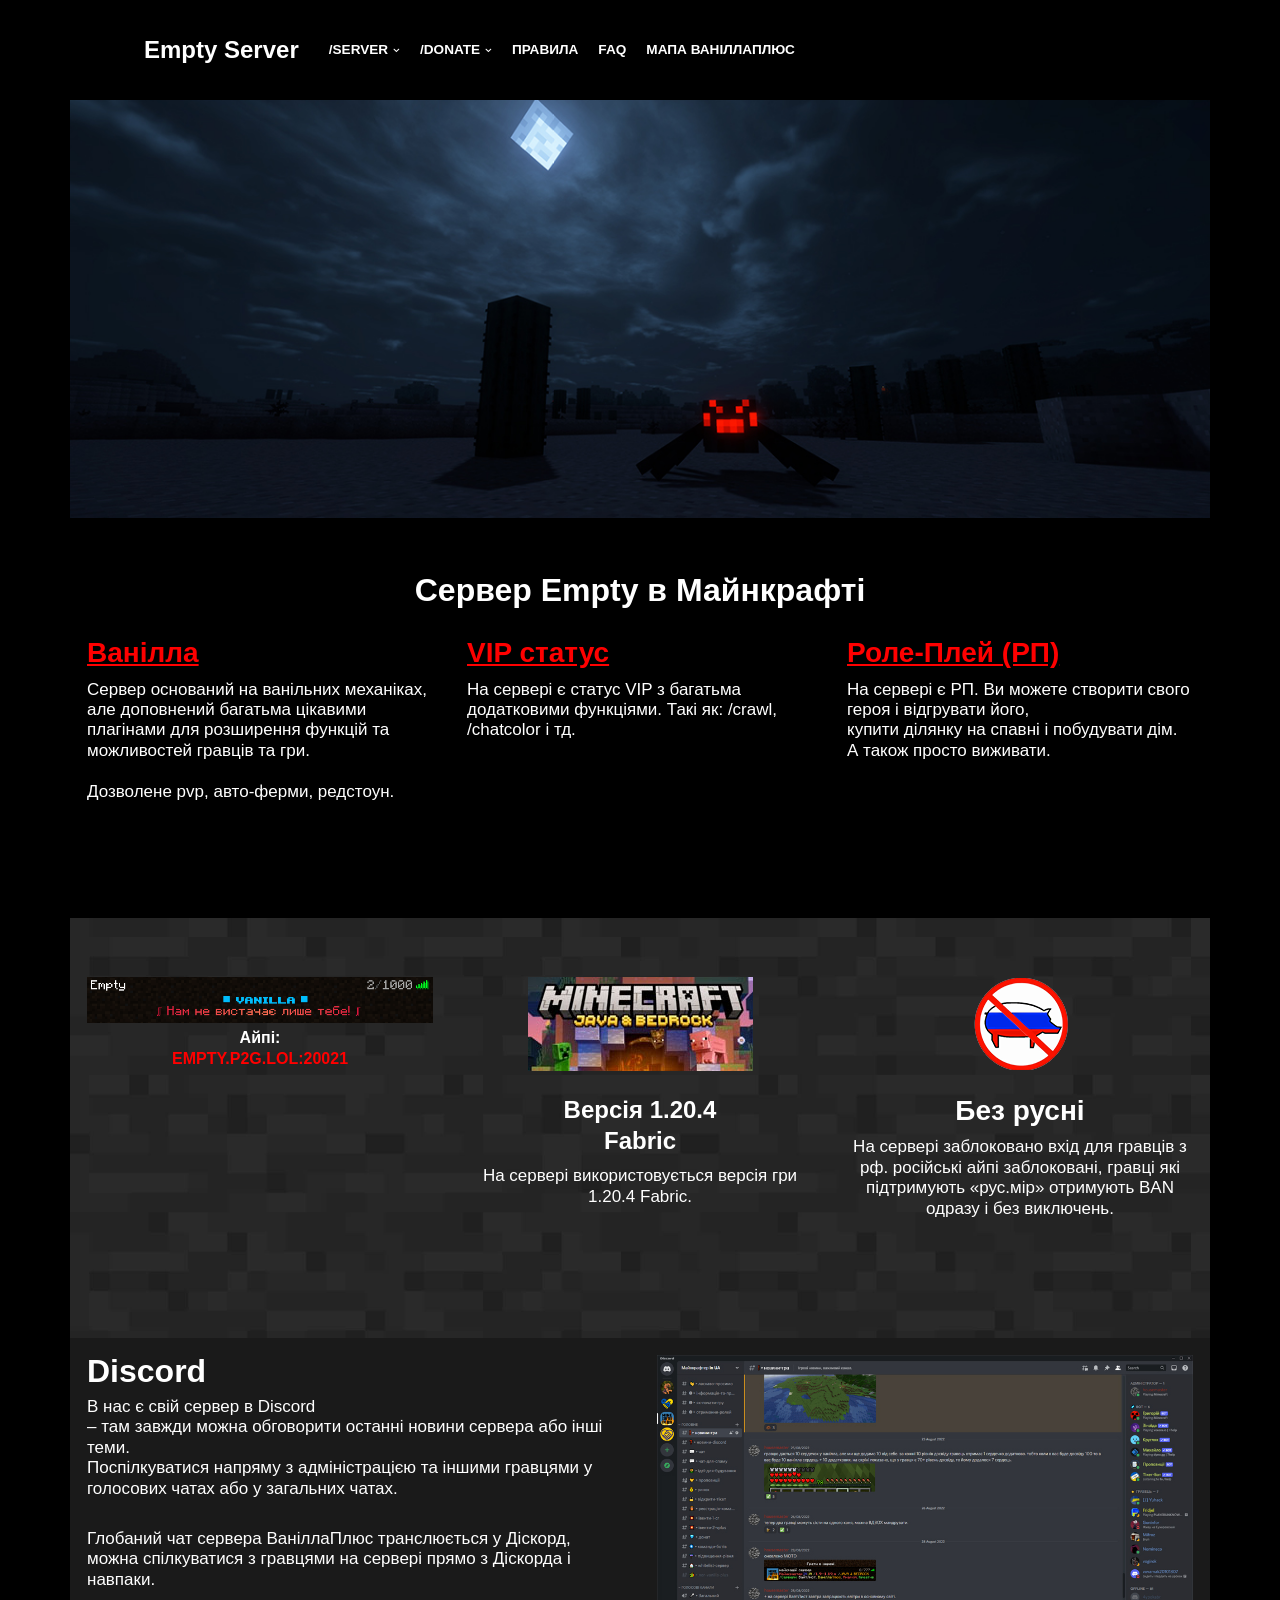
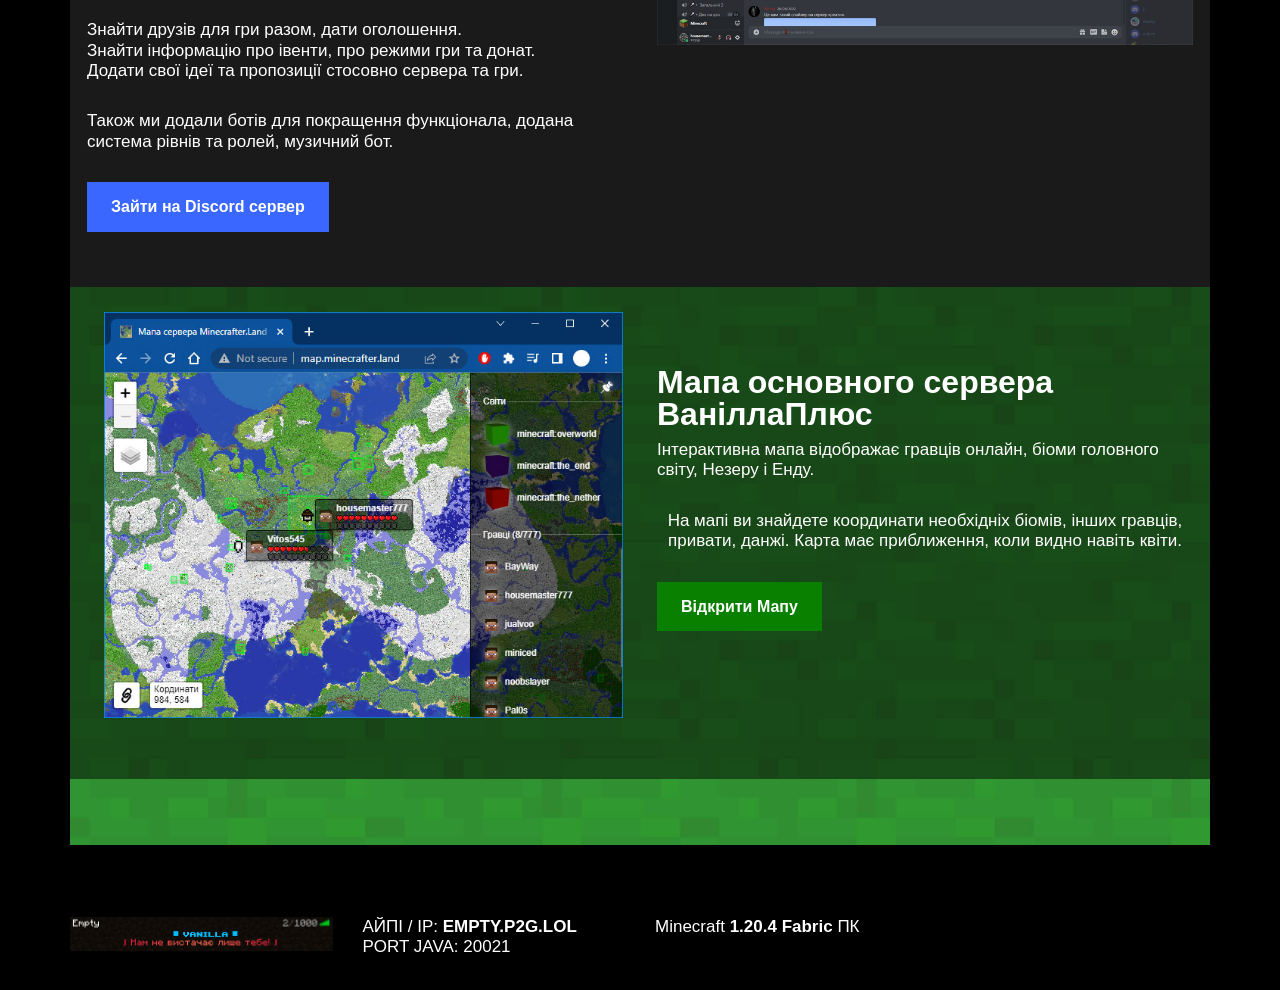
==== commit 8cc0a1b4: "Updated rules and IP/PORT" ====
--- a/index.html
+++ b/index.html
@@ -224,7 +224,7 @@
 											</li>
 											<li id="menu-item-728" class="menu-item menu-item-type-taxonomy menu-item-object-category menu-item-728"><a href="./rules.html">Правила</a></li>
 											<li id="menu-item-598" class="menu-item menu-item-type-taxonomy menu-item-object-category menu-item-598"><a href="./faq.html">FAQ</a></li>
-											<li id="menu-item-19" class="menu-item menu-item-type-custom menu-item-object-custom menu-item-19"><a target="_blank" rel="noopener" href="http://m14.joinserver.xyz:25604">Мапа ВаніллаПлюс</a></li>
+											<li id="menu-item-19" class="menu-item menu-item-type-custom menu-item-object-custom menu-item-19"><a target="_blank" rel="noopener" href="http://c10.play2go.cloud:20763/">Мапа ВаніллаПлюс</a></li>
 										</ul>	</div>
 								</div>
 
@@ -426,7 +426,7 @@
 
 
 
-									<h6 class="has-text-align-center has-neve-text-color-color has-text-color">Айпі:<br><nobr><span class="has-inline-color has-neve-link-color-color">EMPTY.GOMC.FUN:25719</span></nobr></h6>
+									<h6 class="has-text-align-center has-neve-text-color-color has-text-color">Айпі:<br><nobr><span class="has-inline-color has-neve-link-color-color">EMPTY.P2G.LOL:20021</span></nobr></h6>
 
 
 
@@ -530,7 +530,7 @@
 
 
 										<div class="wp-block-buttons is-content-justification-left">
-											<div class="wp-block-button is-style-primary"><a class="wp-block-button__link has-nv-text-dark-bg-color has-text-color has-background" href="http://m14.joinserver.xyz:25604/" style="background-color:#098000">Відкрити Мапу</a></div>
+											<div class="wp-block-button is-style-primary"><a class="wp-block-button__link has-nv-text-dark-bg-color has-text-color has-background" href="http://c10.play2go.cloud:20763/" style="background-color:#098000">Відкрити Мапу</a></div>
 										</div>
 
 
@@ -571,7 +571,7 @@
 							</div></div><div class="hfg-slot c-left"><div class="builder-item desktop-left tablet-left mobile-left"><div class="item--inner builder-item--footer-one-widgets" data-section="neve_sidebar-widgets-footer-one-widgets" data-item-id="footer-one-widgets">
 							<div class="widget-area">
 								<div id="block-18" class="widget widget_block widget_text">
-									<p>АЙПІ / IP:&nbsp;<strong>EMPTY.GOMC.FUN</strong><br>PORT JAVA: 25719</p>
+									<p>АЙПІ / IP:&nbsp;<strong>EMPTY.P2G.LOL</strong><br>PORT JAVA: 20021</p>
 								</div>	</div>
 						</div>
 
